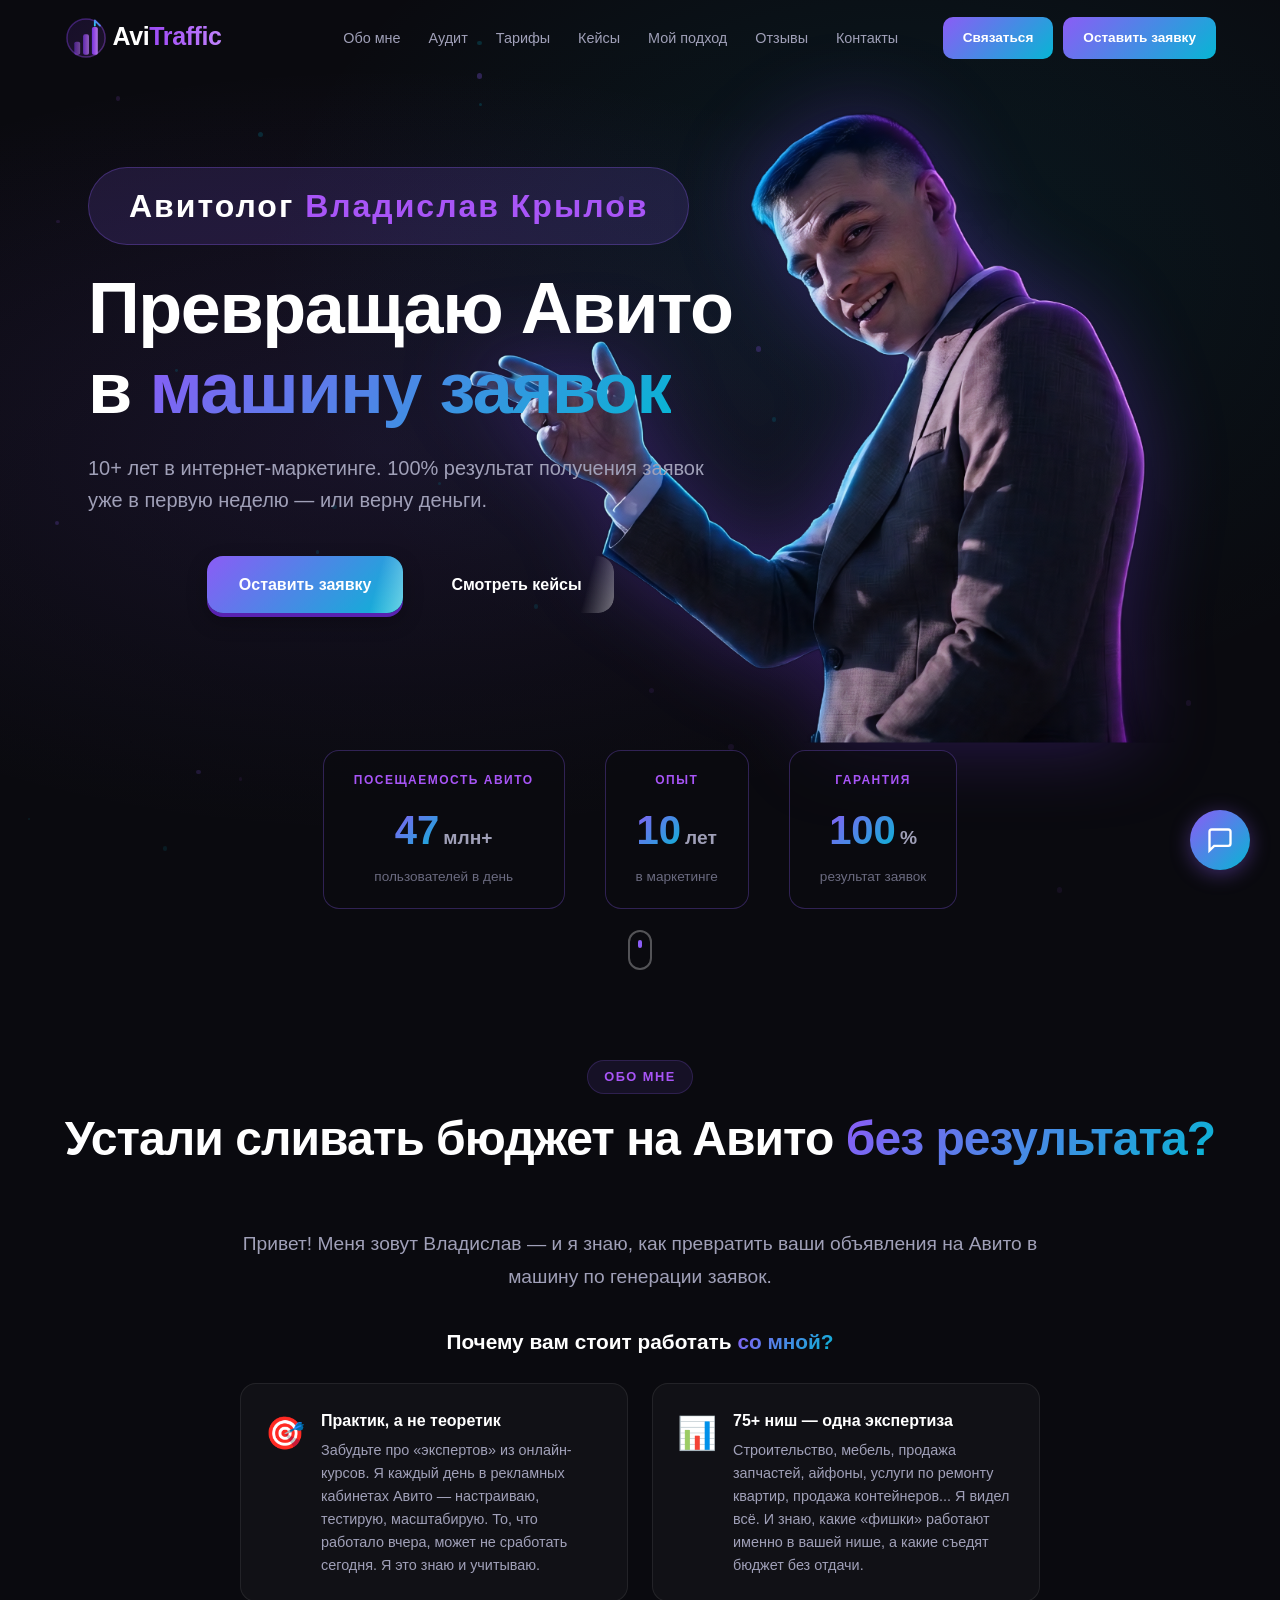
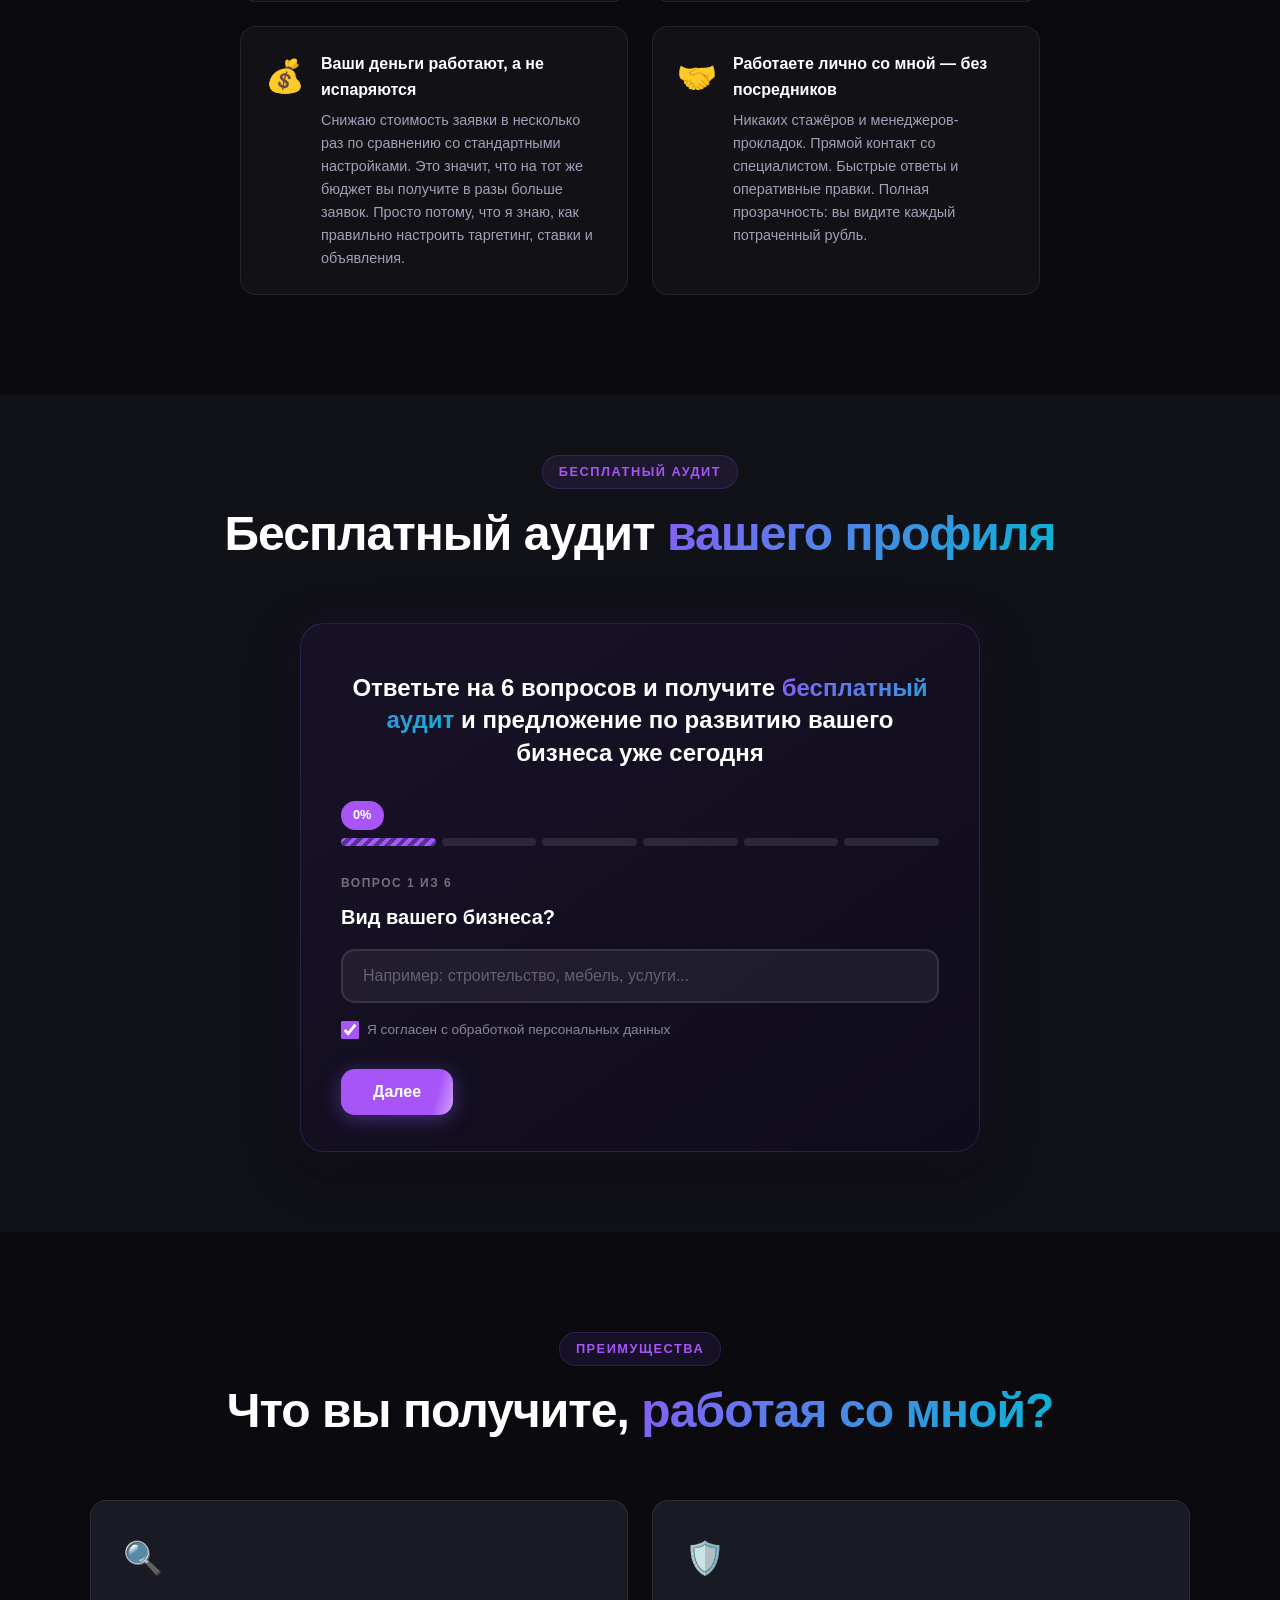
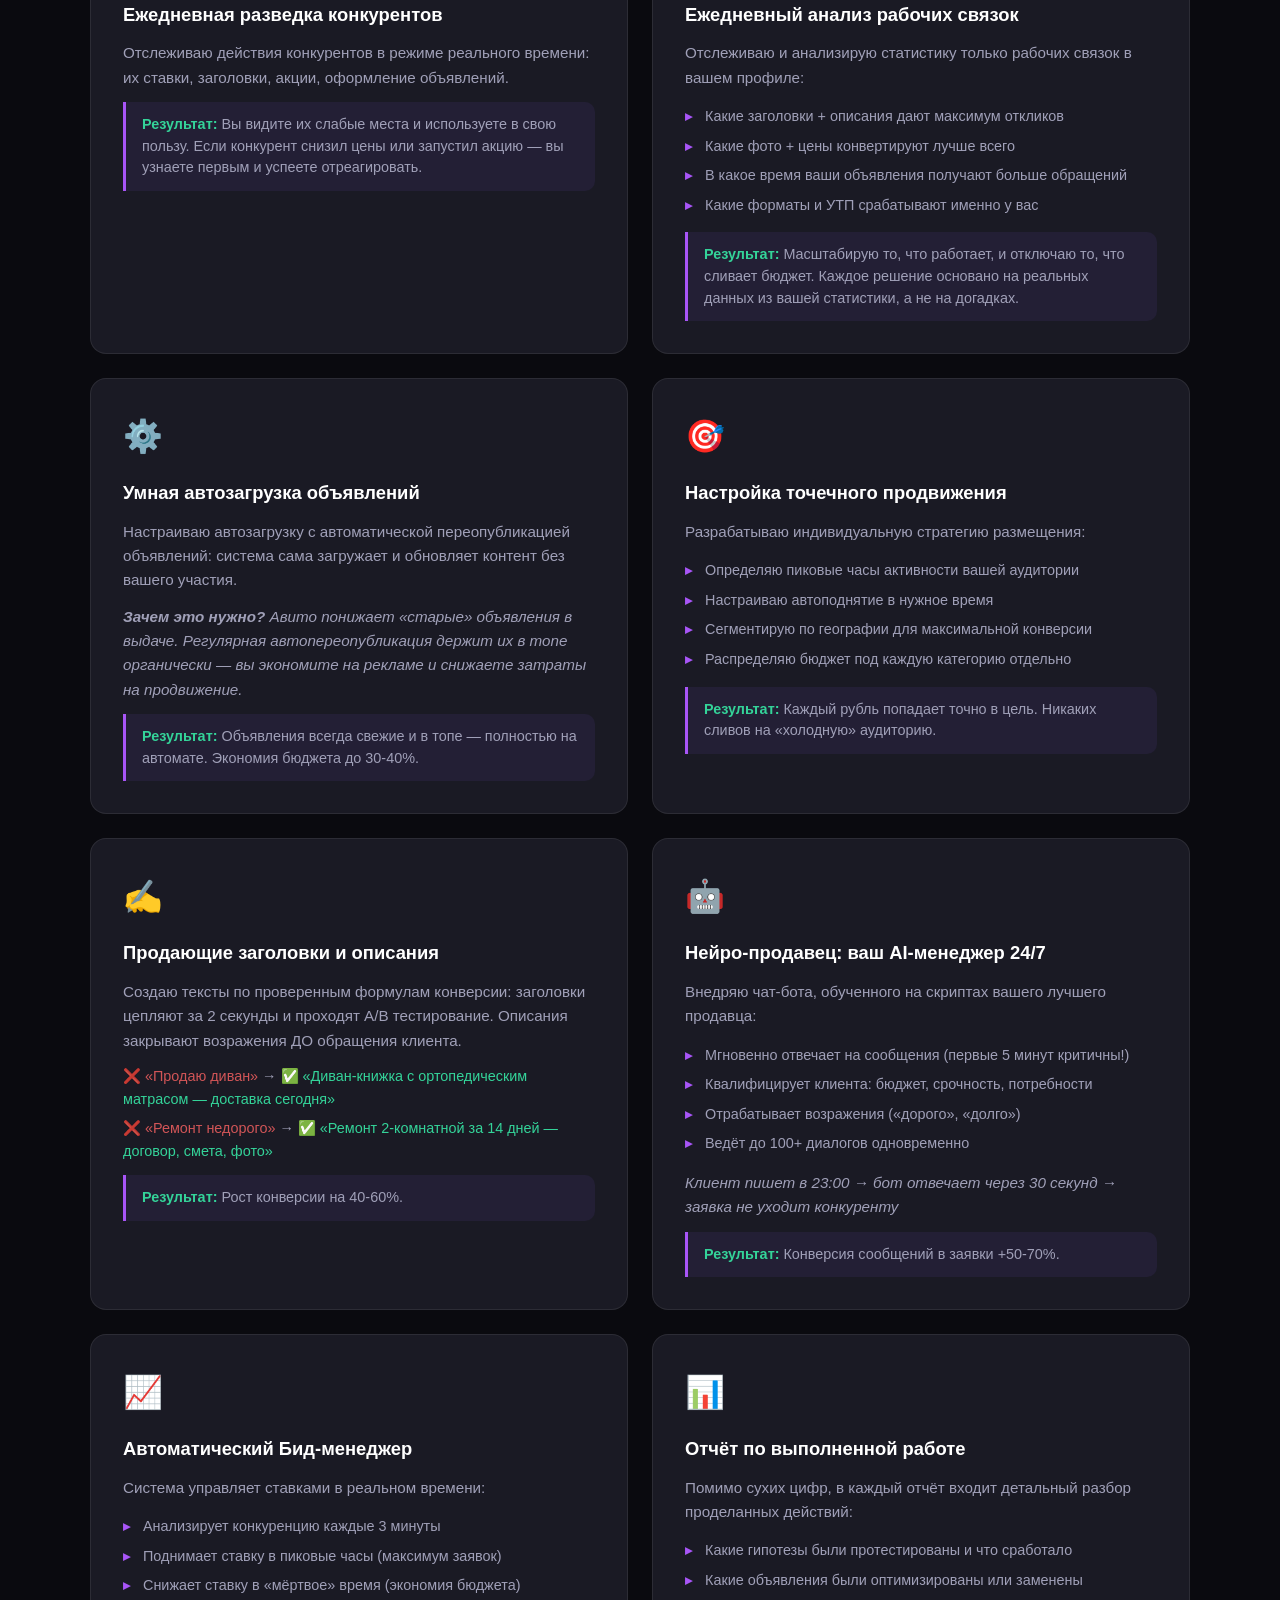
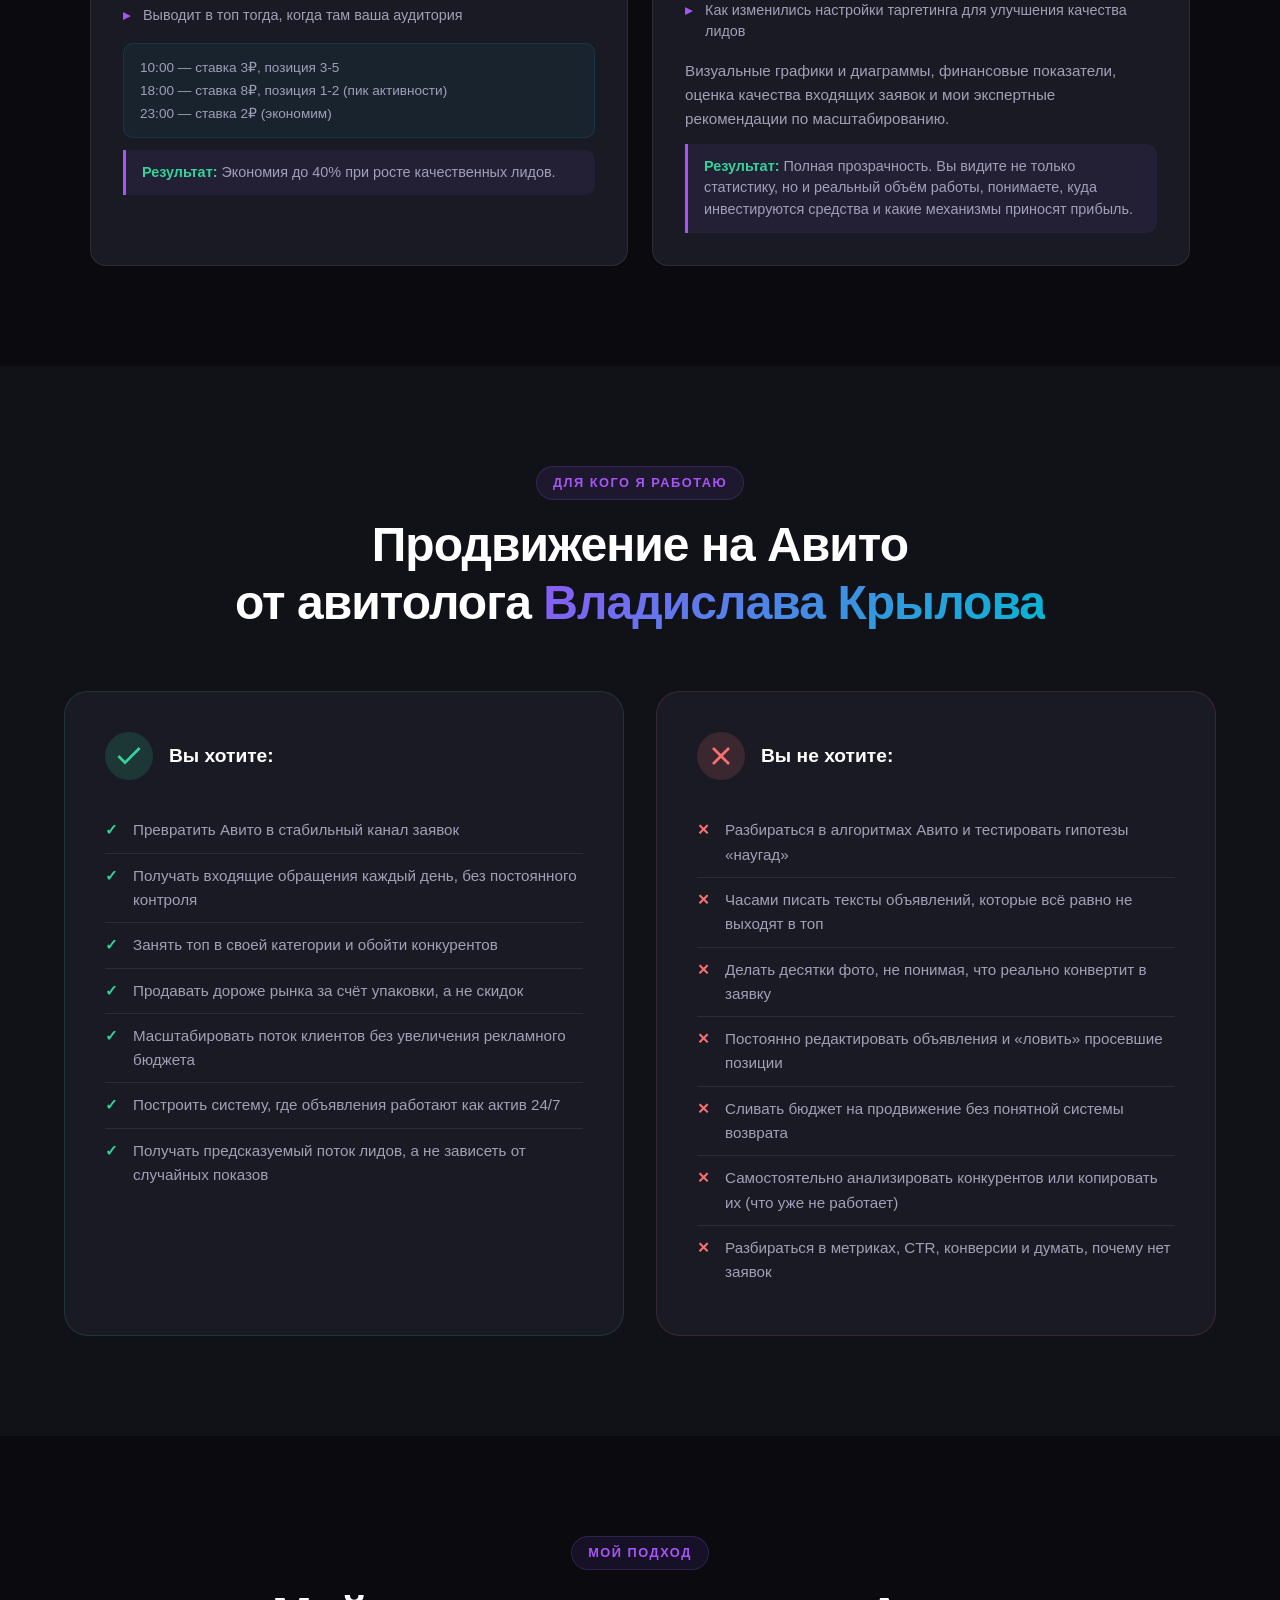
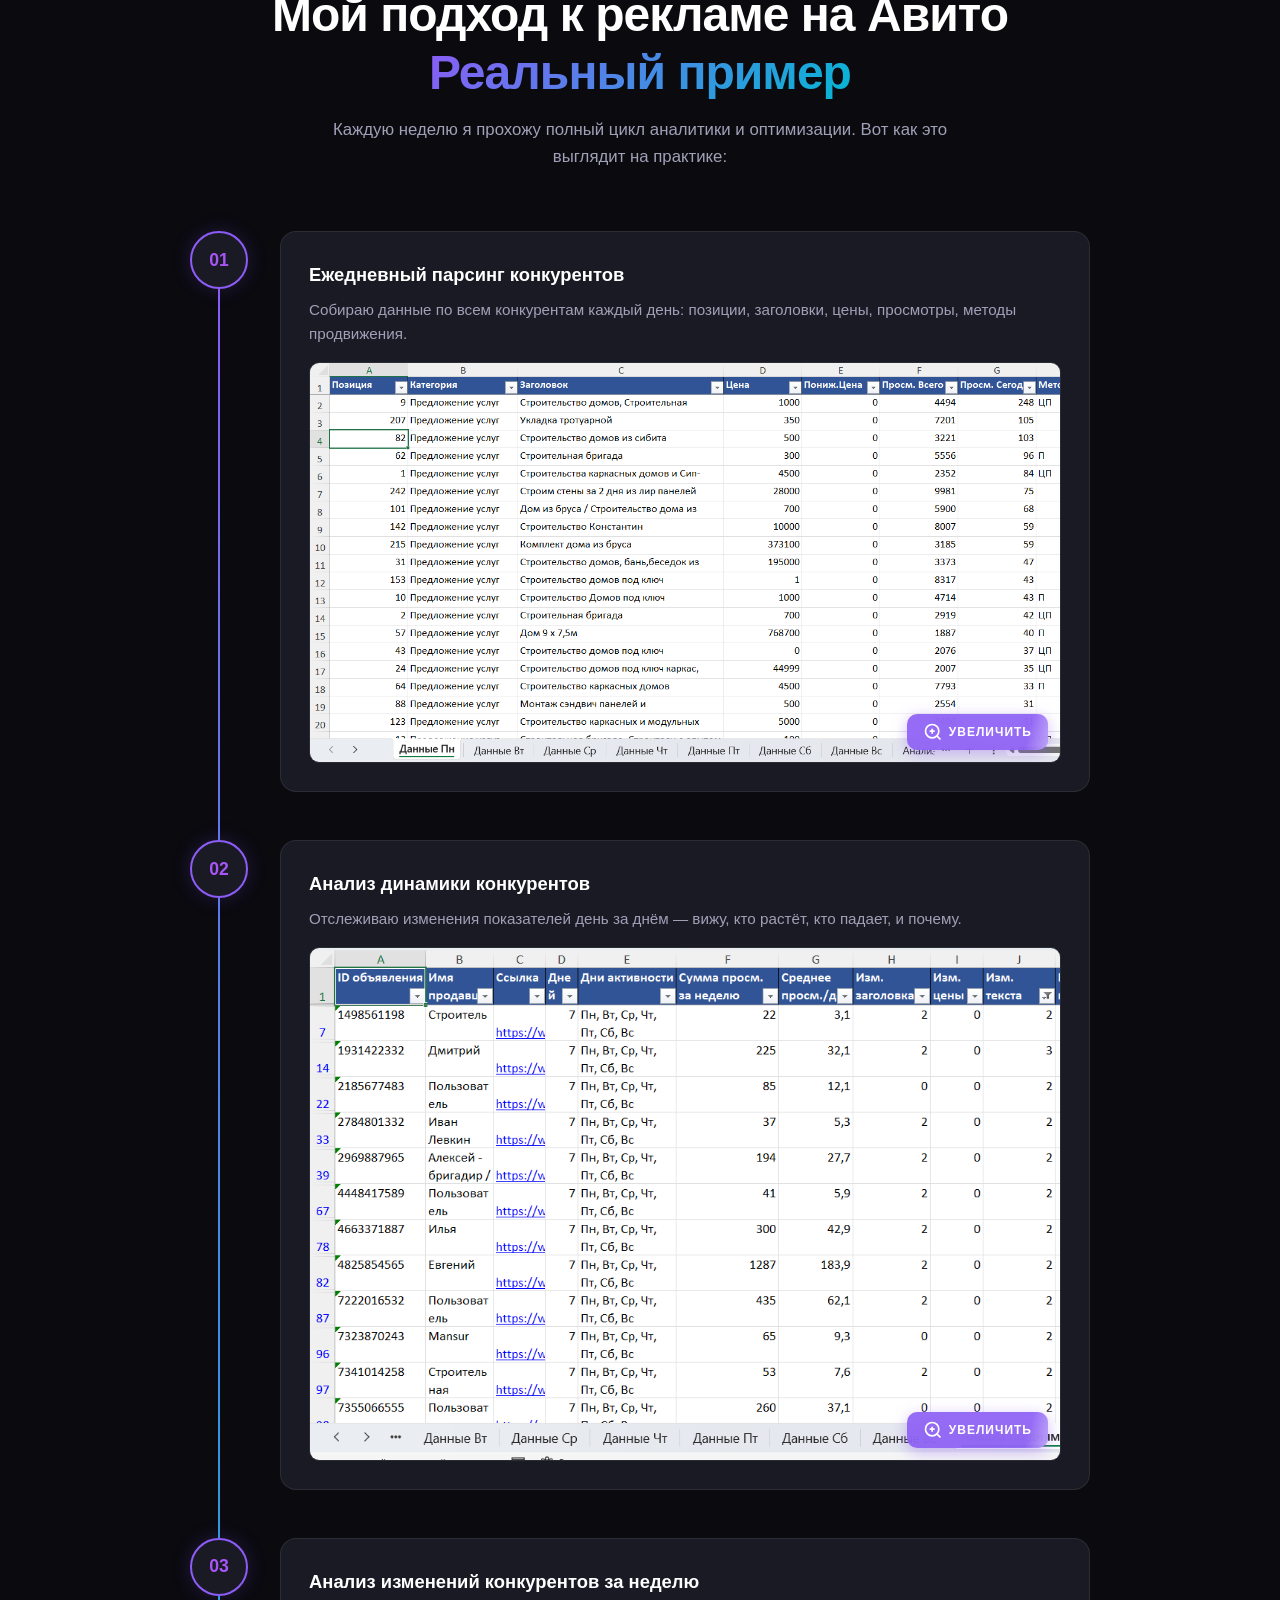
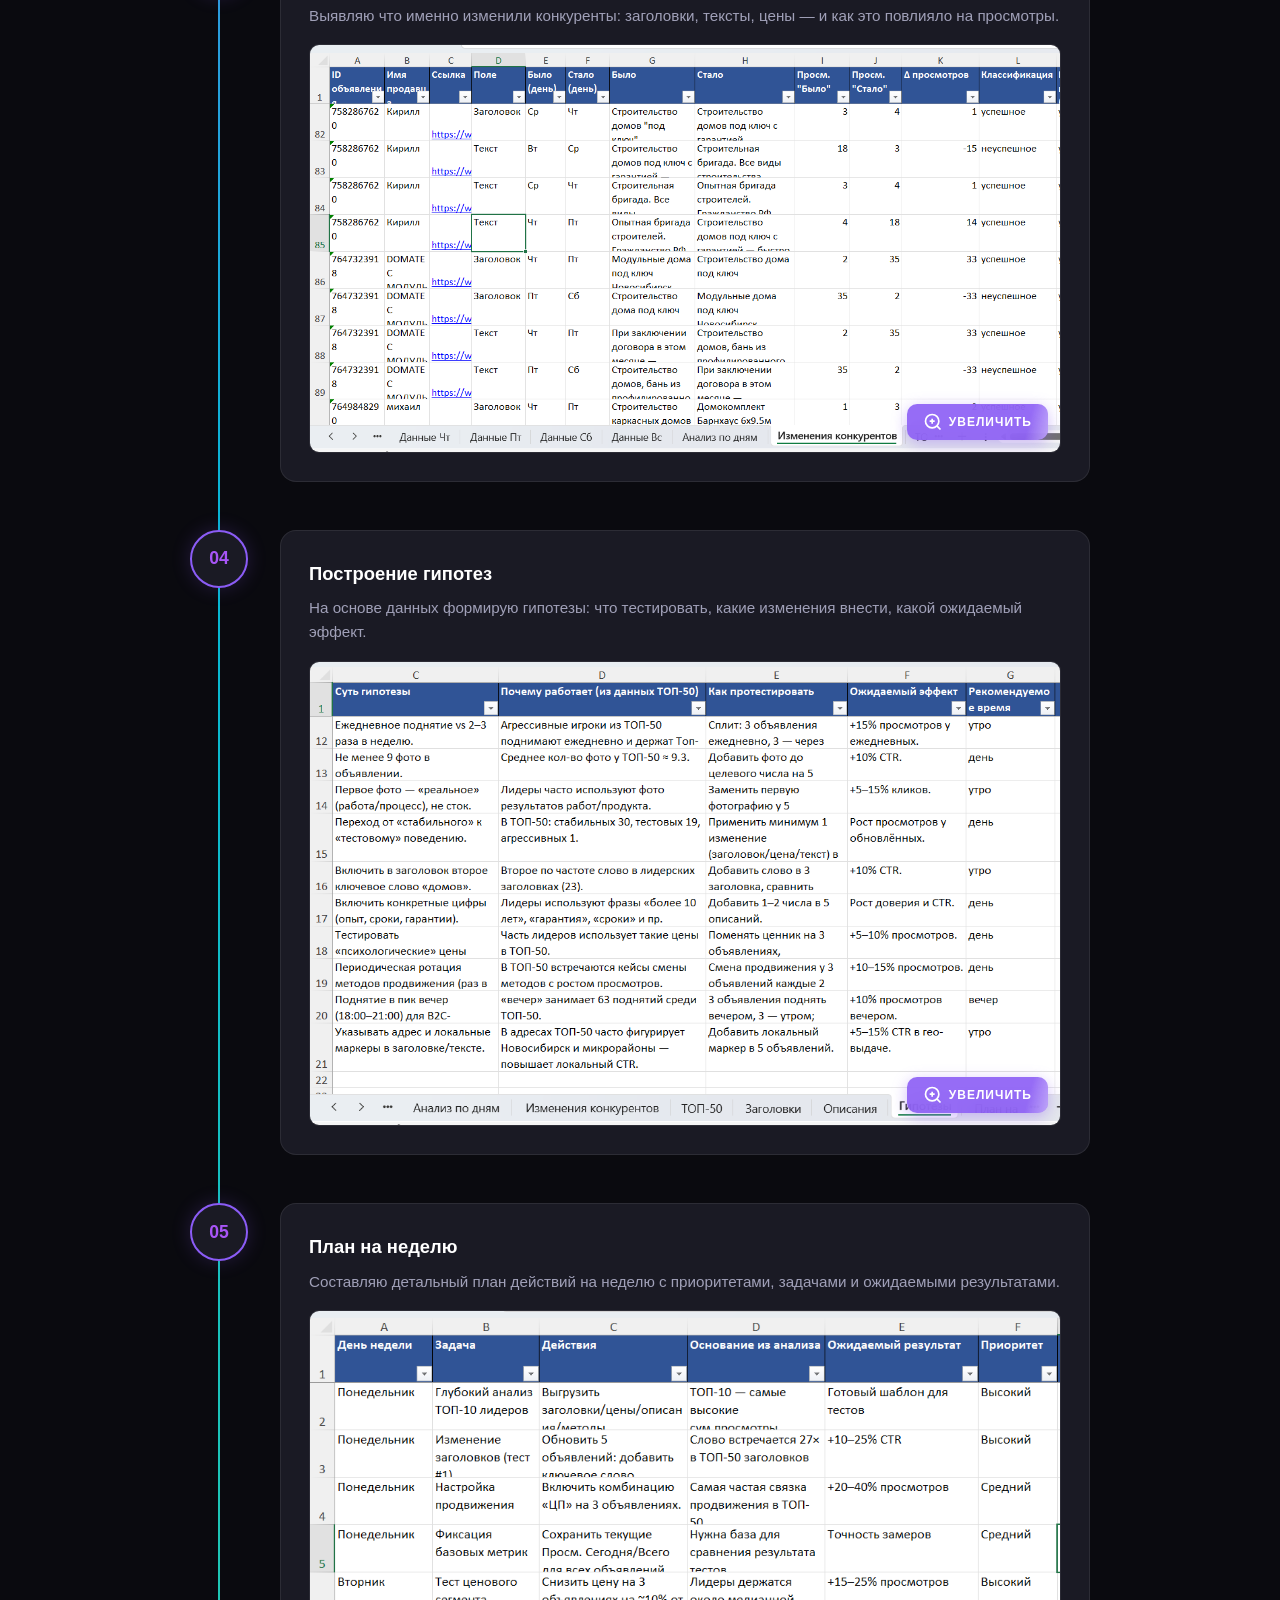
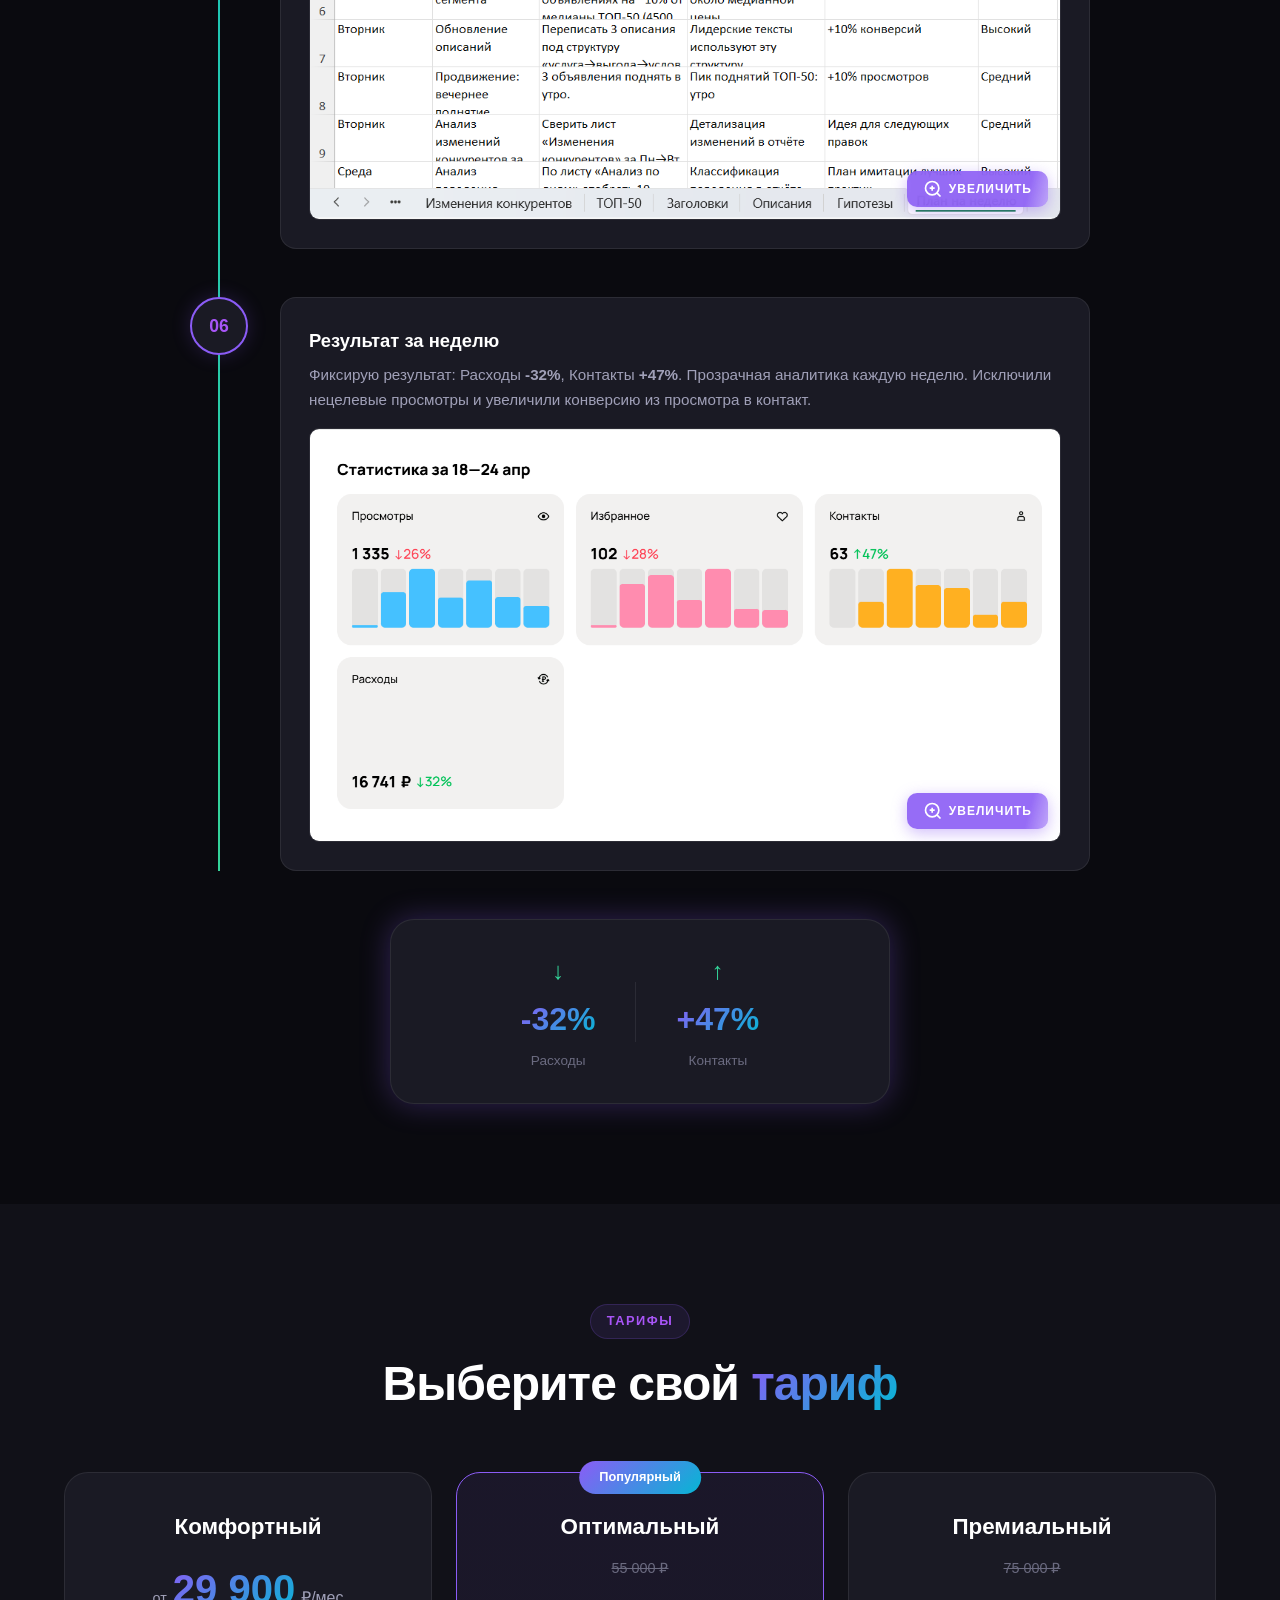
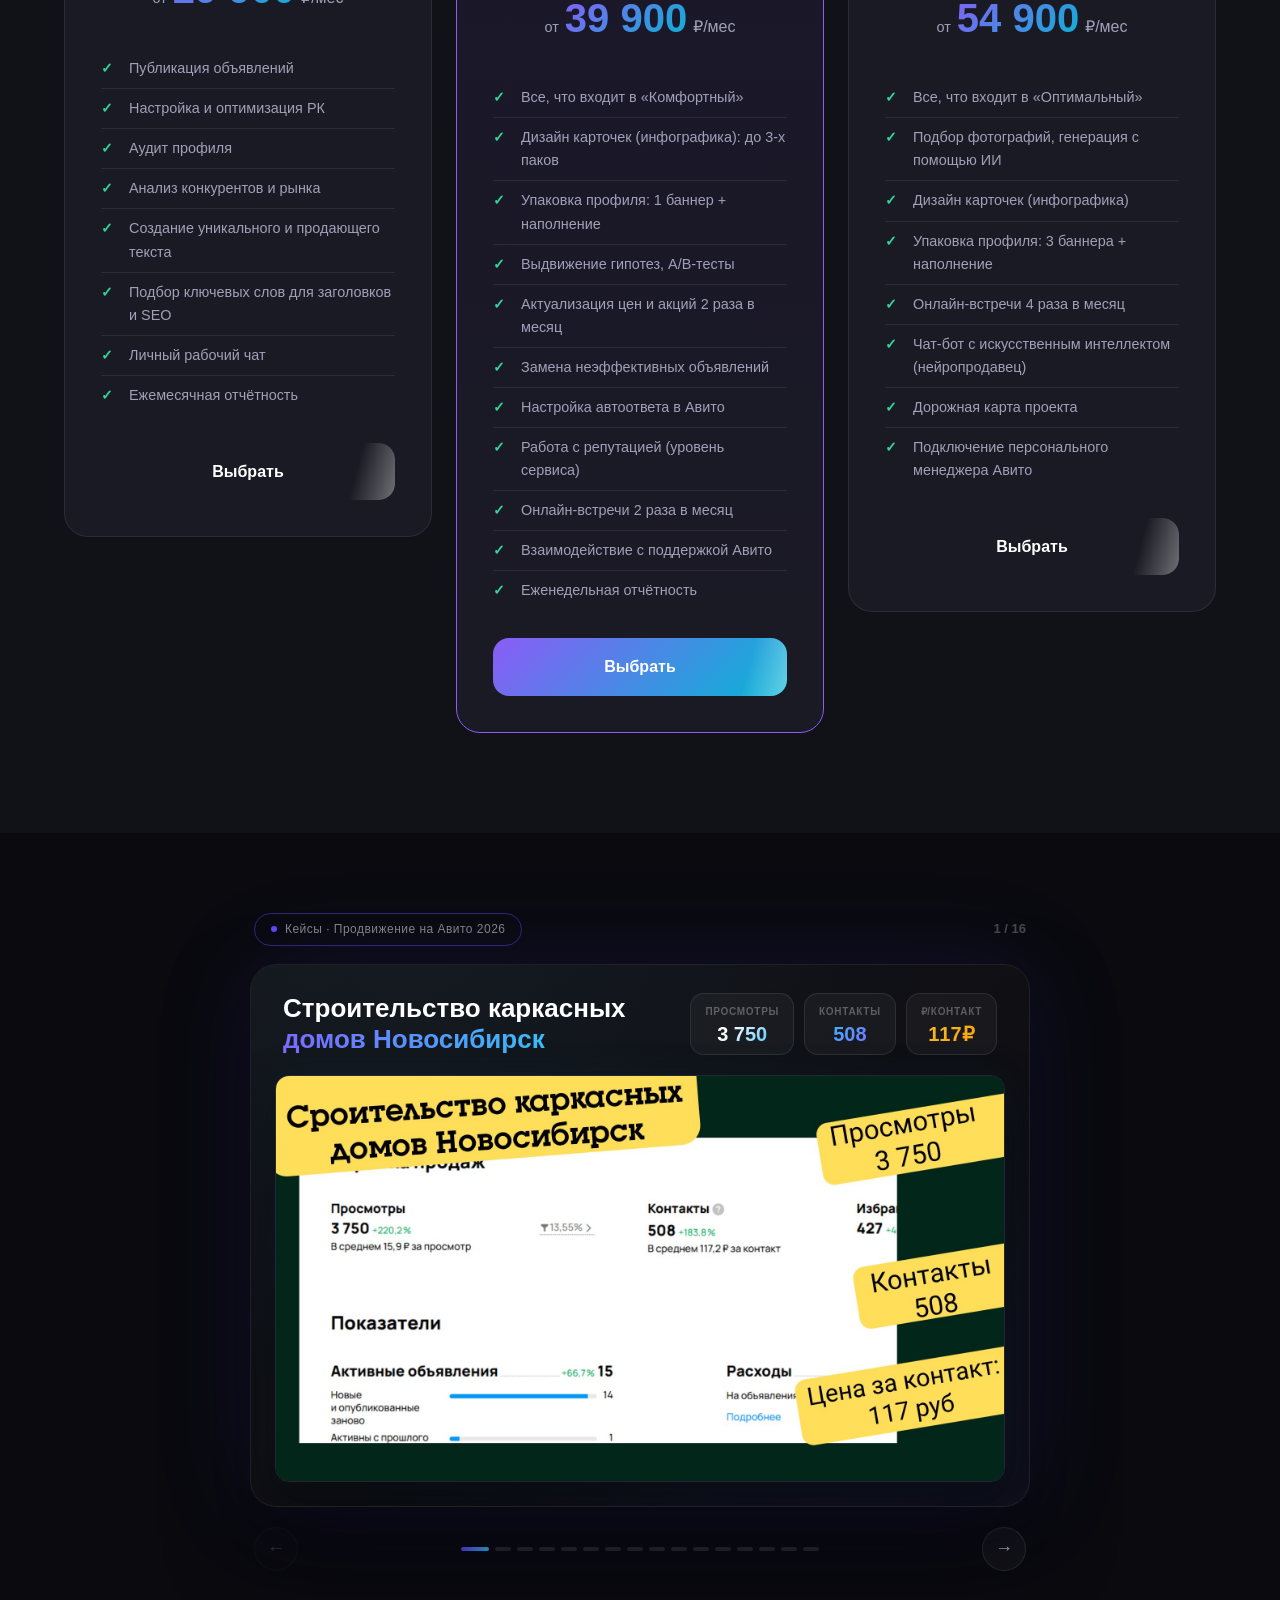
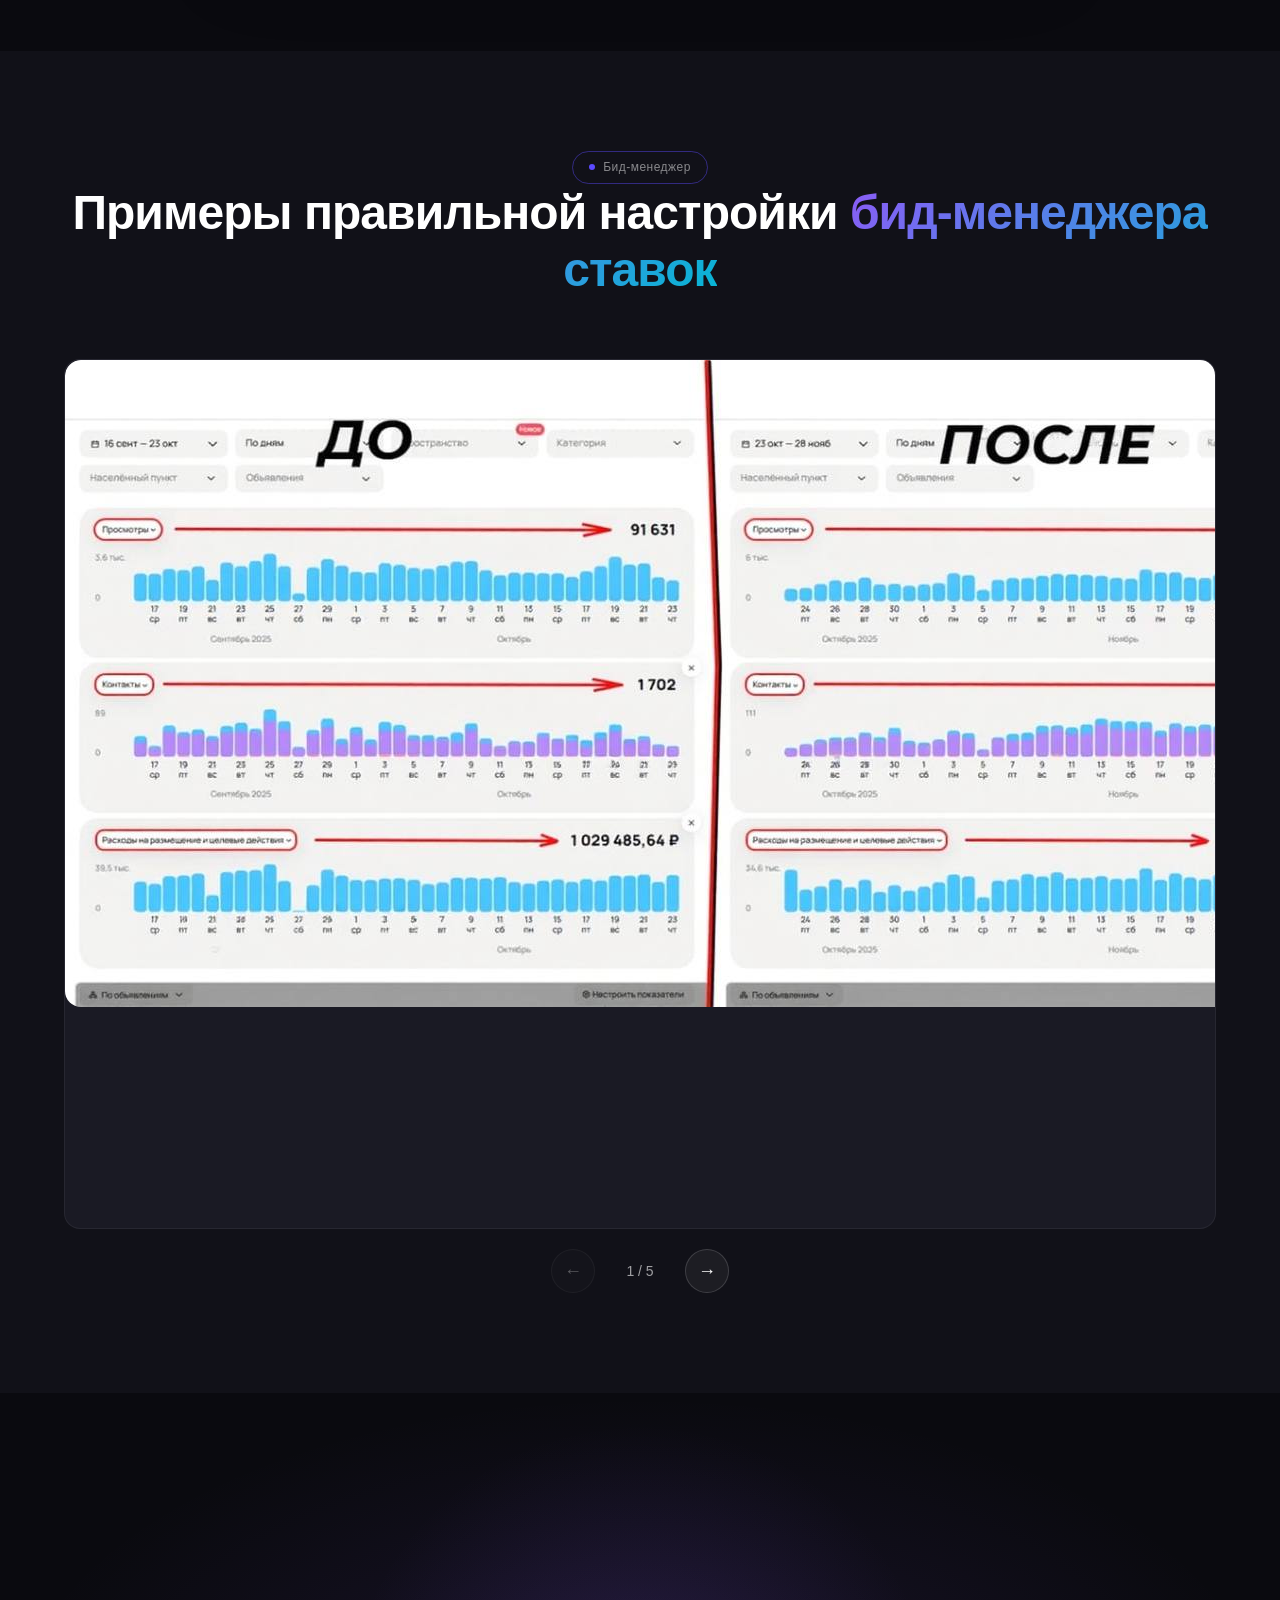
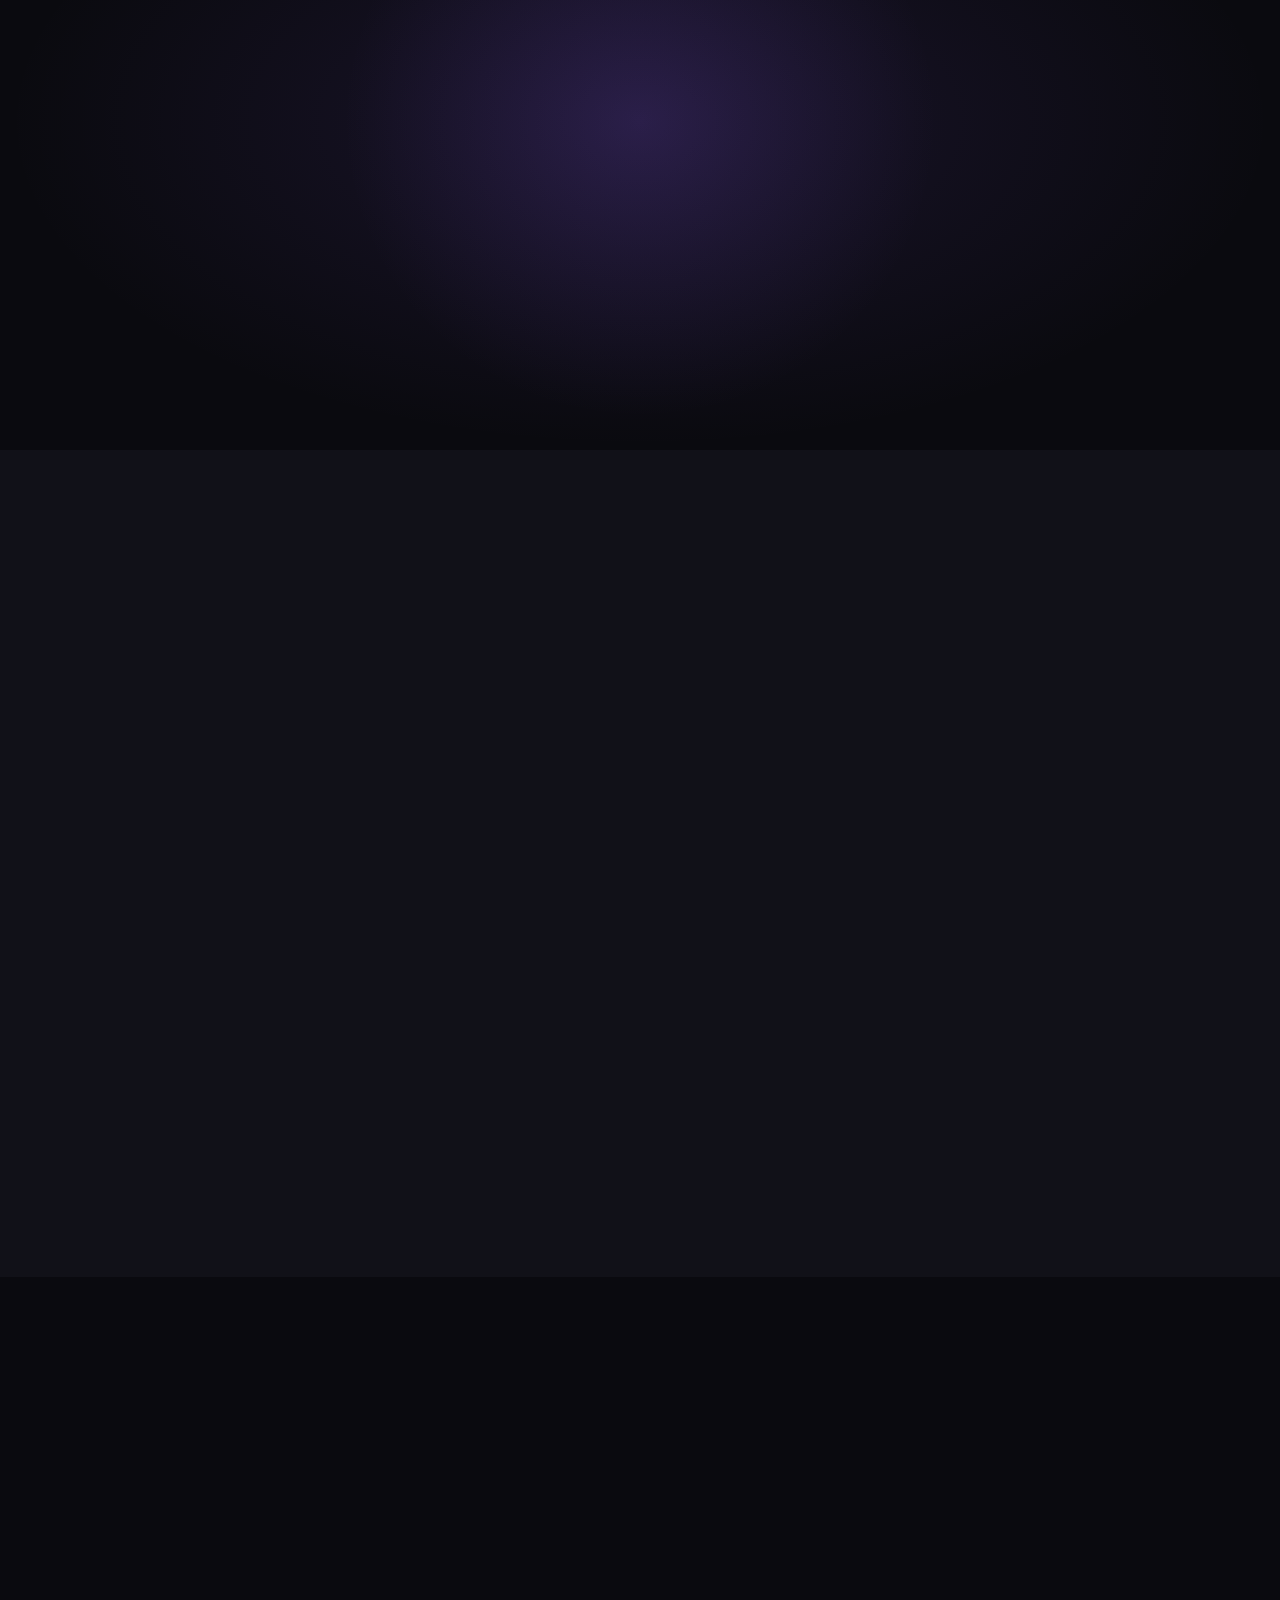
==== index.html @ 2793b518 "Новый блок: карусель «Примеры настройки бид-менеджера ставок» (5 скриншотов) Co-Authored-By: Владисл" ====
<!DOCTYPE html>
<html lang="ru">
<head>
    <meta charset="UTF-8">
    <meta name="viewport" content="width=device-width, initial-scale=1.0">
    <title>Авитолог Владислав Крылов — Продвижение на Авито | Заявки уже через 3 дня</title>
    <meta name="description" content="Авитолог Владислав Крылов — продвижение на Авито. Превращаю Авито в машину заявок. Заявки уже через 3 дня. 10+ лет опыта. Настройка рекламных кампаний, ведение и оптимизация Авито. Бесплатный аудит.">
    <meta name="keywords" content="авитолог, авитолог услуги, авитолог заказать, авитолог цена, специалист по авито, менеджер авито, ведение авито, управление авито, оптимизация авито, авито специалист, авитолог москва, авитолог спб, авитолог удалённо, продвижение на авито, реклама на авито, настройка рекламы, настройка рекламной кампании, продвижение бизнеса, реклама для бизнеса, интернет-реклама, контекстная реклама, таргетированная реклама, продвижение в интернете, маркетинг для бизнеса, лидогенерация, заявки для бизнеса, привлечение клиентов, digital маркетинг, рекламное агентство, настройка авито, авито продвижение, авито маркетинг, авито трафик, AviTraffic, продвижение бизнеса на авито, авито для бизнеса, реклама авито, продвижение товаров, продвижение услуг, SMM продвижение, SEO продвижение, раскрутка бизнеса, увеличение продаж, рекламная кампания авито, продвижение компании, онлайн реклама, реклама в интернете, маркетинговое агентство">
    <meta name="author" content="Владислав Крылов">
    <meta name="robots" content="index, follow">
    <link rel="canonical" href="https://avitrafic.ru/">

    <!-- Open Graph (соцсети) -->
    <meta property="og:type" content="website">
    <meta property="og:url" content="https://avitrafic.ru/">
    <meta property="og:title" content="Авитолог Владислав Крылов — Продвижение на Авито | Заявки через 3 дня">
    <meta property="og:description" content="Авитолог Владислав Крылов. Превращаю Авито в машину заявок. Заявки через 3 дня. 10+ лет опыта. Бесплатный аудит.">
    <meta property="og:image" content="https://avitrafic.ru/assets/images/logo.png">
    <meta property="og:locale" content="ru_RU">
    <meta property="og:site_name" content="Авитолог Владислав Крылов">

    <!-- Twitter Card -->
    <meta name="twitter:card" content="summary_large_image">
    <meta name="twitter:title" content="Авитолог Владислав Крылов — Продвижение на Авито">
    <meta name="twitter:description" content="Авитолог Владислав Крылов. Превращаю Авито в машину заявок. Бесплатный аудит.">
    <meta name="twitter:image" content="https://avitrafic.ru/assets/images/logo.png">

    <meta name="yandex-verification" content="fdab05f7dfdc2c7e">

    <!-- Block third-party ad injection -->
    <meta http-equiv="Content-Security-Policy" content="default-src 'self'; script-src 'self' 'unsafe-inline'; style-src 'self' 'unsafe-inline' https://fonts.googleapis.com; font-src 'self' https://fonts.gstatic.com; img-src 'self' data: blob:; connect-src 'self' https://api.telegram.org; frame-src 'none'; object-src 'none';">

    <link rel="icon" href="assets/images/avitraffic-icon.svg" type="image/svg+xml">
    <link rel="apple-touch-icon" href="assets/images/avitraffic-icon.svg">
    <link href="https://fonts.googleapis.com/css2?family=Inter:wght@400;500;600;700;800;900&family=Onest:wght@400;600;700;900&display=swap" rel="stylesheet">
    <link rel="stylesheet" href="styles.css?v=20260505a">
</head>
<body>

<!-- ===== NAVIGATION ===== -->
<nav class="navbar" id="navbar">
    <div class="nav-container">
        <a href="#hero" class="nav-logo">
            <img src="assets/images/avitraffic-logo.svg" alt="AviTraffic" class="nav-logo-img">
        </a>
        <button class="nav-toggle" id="navToggle" aria-label="Menu">
            <span></span><span></span><span></span>
        </button>
        <ul class="nav-links" id="navLinks">
            <li><a href="#about">Обо мне</a></li>
            <li><a href="#audit">Аудит</a></li>
            <li><a href="#pricing">Тарифы</a></li>
            <li><a href="#cases">Кейсы</a></li>
            <li><a href="#approach">Мой подход</a></li>
            <li><a href="#reviews">Отзывы</a></li>
            <li><a href="#contacts">Контакты</a></li>
        </ul>
        <div class="nav-cta-group">
            <a href="#" class="nav-cta btn-glow" onclick="openContactModal();return false;">Связаться</a>
            <a href="#quick-form" class="nav-cta btn-glow">Оставить заявку</a>
        </div>
    </div>
</nav>

<!-- ===== HERO SECTION ===== -->
<section class="hero" id="hero">
    <div class="hero-particles" id="particles"></div>
    <div class="hero-overlay"></div>
    <div class="hero-photo-bg">
        <img src="assets/images/vladislav-hero.png" alt="Владислав Крылов">
    </div>
    <div class="hero-content">
        <div class="hero-badge hero-badge-large animate-fade-in"><span class="hero-badge-white">Авитолог</span> <br class="badge-br-mobile"><span class="hero-badge-purple">Владислав Крылов</span></div>
        <h1 class="hero-title animate-slide-up">
            Превращаю Авито<br>
            в <span class="gradient-text">машину заявок</span>
        </h1>
        <p class="hero-subtitle animate-slide-up delay-1">
            10+ лет в интернет-маркетинге. 100% результат получения заявок<br class="desktop-only">
            уже в первую неделю — или верну деньги.
        </p>
        <div class="hero-buttons animate-slide-up delay-2">
            <a href="#" class="btn btn-primary btn-glow btn-3d" onclick="openFormModal();return false;">Оставить заявку</a>
            <a href="#" class="btn btn-outline" onclick="openCasesModal();return false;">Смотреть кейсы</a>
        </div>
    </div>
    <div class="hero-stats animate-slide-up delay-3">
        <div class="hero-stat">
            <span class="hero-stat-title">Посещаемость Авито</span>
            <span class="hero-stat-number" data-count="47">0</span><span class="hero-stat-suffix">млн+</span>
            <span class="hero-stat-label">пользователей в день</span>
        </div>
        <div class="hero-stat">
            <span class="hero-stat-title">Опыт</span>
            <span class="hero-stat-number" data-count="10">0</span><span class="hero-stat-suffix">лет</span>
            <span class="hero-stat-label">в маркетинге</span>
        </div>
        <div class="hero-stat">
            <span class="hero-stat-title">Гарантия</span>
            <span class="hero-stat-number" data-count="100">0</span><span class="hero-stat-suffix">%</span>
            <span class="hero-stat-label">результат заявок</span>
        </div>
    </div>
    <div class="scroll-indicator">
        <div class="scroll-arrow"></div>
    </div>
</section>

<!-- ===== ABOUT ME SECTION ===== -->
<section class="section about-me" id="about">
    <div class="container">
        <div class="section-header animate-on-scroll">
            <span class="section-tag">Обо мне</span>
            <h2 class="section-title">Устали сливать бюджет на Авито <span class="gradient-text">без результата?</span></h2>
        </div>
        <div class="about-me-content animate-on-scroll">
            <div class="about-me-text">
                <p class="about-me-intro">Привет! Меня зовут Владислав — и я знаю, как превратить ваши объявления на Авито в машину по генерации заявок.</p>
                <h3 class="about-me-subheadline">Почему вам стоит работать <span class="gradient-text">со мной?</span></h3>
                <div class="about-me-points">
                    <div class="about-me-point">
                        <span class="about-me-icon">🎯</span>
                        <div>
                            <strong>Практик, а не теоретик</strong>
                            <p>Забудьте про «экспертов» из онлайн-курсов. Я каждый день в рекламных кабинетах Авито — настраиваю, тестирую, масштабирую. То, что работало вчера, может не сработать сегодня. Я это знаю и учитываю.</p>
                        </div>
                    </div>
                    <div class="about-me-point">
                        <span class="about-me-icon">📊</span>
                        <div>
                            <strong>75+ ниш — одна экспертиза</strong>
                            <p>Строительство, мебель, продажа запчастей, айфоны, услуги по ремонту квартир, продажа контейнеров... Я видел всё. И знаю, какие «фишки» работают именно в вашей нише, а какие съедят бюджет без отдачи.</p>
                        </div>
                    </div>
                    <div class="about-me-point">
                        <span class="about-me-icon">💰</span>
                        <div>
                            <strong>Ваши деньги работают, а не испаряются</strong>
                            <p>Снижаю стоимость заявки в несколько раз по сравнению со стандартными настройками. Это значит, что на тот же бюджет вы получите в разы больше заявок. Просто потому, что я знаю, как правильно настроить таргетинг, ставки и объявления.</p>
                        </div>
                    </div>
                    <div class="about-me-point">
                        <span class="about-me-icon">🤝</span>
                        <div>
                            <strong>Работаете лично со мной — без посредников</strong>
                            <p>Никаких стажёров и менеджеров-прокладок. Прямой контакт со специалистом. Быстрые ответы и оперативные правки. Полная прозрачность: вы видите каждый потраченный рубль.</p>
                        </div>
                    </div>
                </div>
            </div>
        </div>
    </div>
</section>

<!-- ===== AUDIT SECTION ===== -->
<section class="section audit-section" id="audit">
    <div class="container">
        <div class="section-header animate-on-scroll">
            <span class="section-tag">Бесплатный аудит</span>
            <h2 class="section-title">Бесплатный аудит <span class="gradient-text">вашего профиля</span></h2>
        </div>
        <div class="audit-card animate-on-scroll">
            <h2 class="audit-section-title">Ответьте на 6 вопросов и получите <span class="gradient-text">бесплатный аудит</span> и предложение по развитию вашего бизнеса уже сегодня</h2>

            <div class="audit-progress">
                <div class="audit-progress-label" id="auditPercent">0%</div>
                <div class="audit-progress-bar">
                    <div class="audit-progress-seg" id="seg0"></div>
                    <div class="audit-progress-seg" id="seg1"></div>
                    <div class="audit-progress-seg" id="seg2"></div>
                    <div class="audit-progress-seg" id="seg3"></div>
                    <div class="audit-progress-seg" id="seg4"></div>
                    <div class="audit-progress-seg" id="seg5"></div>
                </div>
            </div>

            <!-- Step 1 -->
            <div class="audit-step active" data-step="0">
                <div class="audit-step-label">ВОПРОС 1 ИЗ 6</div>
                <h3 class="audit-question">Вид вашего бизнеса?</h3>
                <input type="text" class="audit-input" id="auditBusiness" placeholder="Например: строительство, мебель, услуги..." required>
                <label class="audit-checkbox">
                    <input type="checkbox" id="auditConsent" checked>
                    <span>Я согласен с обработкой персональных данных</span>
                </label>
            </div>

            <!-- Step 2 -->
            <div class="audit-step" data-step="1">
                <div class="audit-step-label">ВОПРОС 2 ИЗ 6</div>
                <h3 class="audit-question">Ваш город?</h3>
                <input type="text" class="audit-input" id="auditCity" placeholder="Например: Москва, Санкт-Петербург...">
            </div>

            <!-- Step 3 -->
            <div class="audit-step" data-step="2">
                <div class="audit-step-label">ВОПРОС 3 ИЗ 6</div>
                <h3 class="audit-question">Ваше имя?</h3>
                <input type="text" class="audit-input" id="auditName" placeholder="Ваше имя">
                <h3 class="audit-question" style="margin-top: 20px;">Ваш телефон?</h3>
                <input type="tel" class="audit-input" id="auditPhone" placeholder="+7 (___) ___-__-__">
            </div>

            <!-- Step 4 -->
            <div class="audit-step" data-step="3">
                <div class="audit-step-label">ВОПРОС 4 ИЗ 6</div>
                <h3 class="audit-question">Ссылка на сайт и кабинет Авито?</h3>
                <input type="text" class="audit-input" id="auditAvito" placeholder="https://avito.ru/...">
            </div>

            <!-- Step 5 -->
            <div class="audit-step" data-step="4">
                <div class="audit-step-label">ВОПРОС 5 ИЗ 6</div>
                <h3 class="audit-question">XLS отчет статистики за последние 30 дней из AvitoPro (при наличии)</h3>
                <div class="audit-file-wrap">
                    <label class="audit-file-btn">
                        <input type="file" id="auditFile" accept=".xls,.xlsx,.csv" hidden>
                        <span>Выберите файл...</span>
                    </label>
                    <span class="audit-file-name" id="auditFileName"></span>
                </div>
            </div>

            <!-- Step 6 -->
            <div class="audit-step" data-step="5">
                <div class="audit-step-label">ВОПРОС 6 ИЗ 6</div>
                <h3 class="audit-question">Комментарий (по желанию)</h3>
                <textarea class="audit-input audit-textarea" id="auditComment" placeholder="Оставьте комментарий"></textarea>
            </div>

            <!-- Success -->
            <div class="audit-step audit-success" data-step="6">
                <div class="audit-success-icon">&#10003;</div>
                <h3 class="audit-question">Заявка отправлена!</h3>
                <p class="audit-success-text">Я свяжусь с вами в ближайшее время для проведения бесплатного аудита.</p>
            </div>

            <div class="audit-nav" id="auditNav">
                <button class="audit-btn audit-btn-back" id="auditBack">Назад</button>
                <button class="audit-btn audit-btn-next btn-glow" id="auditNext">Далее</button>
            </div>
        </div>
    </div>
</section>

<!-- ===== BENEFITS SECTION ===== -->
<section class="section benefits" id="benefits">
    <div class="container">
        <div class="section-header animate-on-scroll">
            <span class="section-tag">Преимущества</span>
            <h2 class="section-title">Что вы получите, <span class="gradient-text">работая со мной?</span></h2>
        </div>
        <div class="services-grid">
            <!-- 1 -->
            <div class="service-card animate-on-scroll">
                <span class="service-icon">🔍</span>
                <h3>Ежедневная разведка конкурентов</h3>
                <p>Отслеживаю действия конкурентов в режиме реального времени: их ставки, заголовки, акции, оформление объявлений.</p>
                <div class="service-result"><strong>Результат:</strong> Вы видите их слабые места и используете в свою пользу. Если конкурент снизил цены или запустил акцию — вы узнаете первым и успеете отреагировать.</div>
            </div>
            <!-- 2 -->
            <div class="service-card animate-on-scroll">
                <span class="service-icon">🛡️</span>
                <h3>Ежедневный анализ рабочих связок</h3>
                <p>Отслеживаю и анализирую статистику только рабочих связок в вашем профиле:</p>
                <ul class="service-list">
                    <li>Какие заголовки + описания дают максимум откликов</li>
                    <li>Какие фото + цены конвертируют лучше всего</li>
                    <li>В какое время ваши объявления получают больше обращений</li>
                    <li>Какие форматы и УТП срабатывают именно у вас</li>
                </ul>
                <div class="service-result"><strong>Результат:</strong> Масштабирую то, что работает, и отключаю то, что сливает бюджет. Каждое решение основано на реальных данных из вашей статистики, а не на догадках.</div>
            </div>
            <!-- 3 -->
            <div class="service-card animate-on-scroll">
                <span class="service-icon">⚙️</span>
                <h3>Умная автозагрузка объявлений</h3>
                <p>Настраиваю автозагрузку с автоматической переопубликацией объявлений: система сама загружает и обновляет контент без вашего участия.</p>
                <p class="service-why"><strong>Зачем это нужно?</strong> Авито понижает «старые» объявления в выдаче. Регулярная автопереопубликация держит их в топе органически — вы экономите на рекламе и снижаете затраты на продвижение.</p>
                <div class="service-result"><strong>Результат:</strong> Объявления всегда свежие и в топе — полностью на автомате. Экономия бюджета до 30-40%.</div>
            </div>
            <!-- 4 -->
            <div class="service-card animate-on-scroll">
                <span class="service-icon">🎯</span>
                <h3>Настройка точечного продвижения</h3>
                <p>Разрабатываю индивидуальную стратегию размещения:</p>
                <ul class="service-list">
                    <li>Определяю пиковые часы активности вашей аудитории</li>
                    <li>Настраиваю автоподнятие в нужное время</li>
                    <li>Сегментирую по географии для максимальной конверсии</li>
                    <li>Распределяю бюджет под каждую категорию отдельно</li>
                </ul>
                <div class="service-result"><strong>Результат:</strong> Каждый рубль попадает точно в цель. Никаких сливов на «холодную» аудиторию.</div>
            </div>
            <!-- 5 -->
            <div class="service-card animate-on-scroll">
                <span class="service-icon">✍️</span>
                <h3>Продающие заголовки и описания</h3>
                <p>Создаю тексты по проверенным формулам конверсии: заголовки цепляют за 2 секунды и проходят A/B тестирование. Описания закрывают возражения ДО обращения клиента.</p>
                <div class="service-examples">
                    <div class="service-example"><span class="example-bad">❌ «Продаю диван»</span> → <span class="example-good">✅ «Диван-книжка с ортопедическим матрасом — доставка сегодня»</span></div>
                    <div class="service-example"><span class="example-bad">❌ «Ремонт недорого»</span> → <span class="example-good">✅ «Ремонт 2-комнатной за 14 дней — договор, смета, фото»</span></div>
                </div>
                <div class="service-result"><strong>Результат:</strong> Рост конверсии на 40-60%.</div>
            </div>
            <!-- 6 -->
            <div class="service-card animate-on-scroll">
                <span class="service-icon">🤖</span>
                <h3>Нейро-продавец: ваш AI-менеджер 24/7</h3>
                <p>Внедряю чат-бота, обученного на скриптах вашего лучшего продавца:</p>
                <ul class="service-list">
                    <li>Мгновенно отвечает на сообщения (первые 5 минут критичны!)</li>
                    <li>Квалифицирует клиента: бюджет, срочность, потребности</li>
                    <li>Отрабатывает возражения («дорого», «долго»)</li>
                    <li>Ведёт до 100+ диалогов одновременно</li>
                </ul>
                <p class="service-example-text">Клиент пишет в 23:00 → бот отвечает через 30 секунд → заявка не уходит конкуренту</p>
                <div class="service-result"><strong>Результат:</strong> Конверсия сообщений в заявки +50-70%.</div>
            </div>
            <!-- 7 -->
            <div class="service-card animate-on-scroll">
                <span class="service-icon">📈</span>
                <h3>Автоматический Бид-менеджер</h3>
                <p>Система управляет ставками в реальном времени:</p>
                <ul class="service-list">
                    <li>Анализирует конкуренцию каждые 3 минуты</li>
                    <li>Поднимает ставку в пиковые часы (максимум заявок)</li>
                    <li>Снижает ставку в «мёртвое» время (экономия бюджета)</li>
                    <li>Выводит в топ тогда, когда там ваша аудитория</li>
                </ul>
                <div class="service-bid-example">
                    <div>10:00 — ставка 3₽, позиция 3-5</div>
                    <div>18:00 — ставка 8₽, позиция 1-2 (пик активности)</div>
                    <div>23:00 — ставка 2₽ (экономим)</div>
                </div>
                <div class="service-result"><strong>Результат:</strong> Экономия до 40% при росте качественных лидов.</div>
            </div>
            <!-- 8 -->
            <div class="service-card animate-on-scroll">
                <span class="service-icon">📊</span>
                <h3>Отчёт по выполненной работе</h3>
                <p>Помимо сухих цифр, в каждый отчёт входит детальный разбор проделанных действий:</p>
                <ul class="service-list">
                    <li>Какие гипотезы были протестированы и что сработало</li>
                    <li>Какие объявления были оптимизированы или заменены</li>
                    <li>Как изменились настройки таргетинга для улучшения качества лидов</li>
                </ul>
                <p>Визуальные графики и диаграммы, финансовые показатели, оценка качества входящих заявок и мои экспертные рекомендации по масштабированию.</p>
                <div class="service-result"><strong>Результат:</strong> Полная прозрачность. Вы видите не только статистику, но и реальный объём работы, понимаете, куда инвестируются средства и какие механизмы приносят прибыль.</div>
            </div>
        </div>
    </div>
</section>

<!-- ===== WHAT YOU WANT / WHAT DOESN'T SUIT ===== -->
<section class="section compare" id="compare">
    <div class="container">
        <div class="section-header animate-on-scroll">
            <span class="section-tag">Для кого я работаю</span>
            <h2 class="section-title">Продвижение на Авито<br>от авитолога <span class="gradient-text">Владислава Крылова</span></h2>
        </div>
        <div class="compare-grid">
            <div class="compare-card compare-good animate-on-scroll">
                <div class="compare-header">
                    <span class="compare-icon compare-icon-good">
                        <svg width="32" height="32" viewBox="0 0 24 24" fill="none" stroke="currentColor" stroke-width="2"><polyline points="20 6 9 17 4 12"/></svg>
                    </span>
                    <h3>Вы <strong>хотите</strong>:</h3>
                </div>
                <ul class="compare-list">
                    <li>Превратить Авито в стабильный канал заявок</li>
                    <li>Получать входящие обращения каждый день, без постоянного контроля</li>
                    <li>Занять топ в своей категории и обойти конкурентов</li>
                    <li>Продавать дороже рынка за счёт упаковки, а не скидок</li>
                    <li>Масштабировать поток клиентов без увеличения рекламного бюджета</li>
                    <li>Построить систему, где объявления работают как актив 24/7</li>
                    <li>Получать предсказуемый поток лидов, а не зависеть от случайных показов</li>
                </ul>
            </div>
            <div class="compare-card compare-bad animate-on-scroll delay-1">
                <div class="compare-header">
                    <span class="compare-icon compare-icon-bad">
                        <svg width="32" height="32" viewBox="0 0 24 24" fill="none" stroke="currentColor" stroke-width="2"><line x1="18" y1="6" x2="6" y2="18"/><line x1="6" y1="6" x2="18" y2="18"/></svg>
                    </span>
                    <h3>Вы <strong>не хотите</strong>:</h3>
                </div>
                <ul class="compare-list">
                    <li>Разбираться в алгоритмах Авито и тестировать гипотезы «наугад»</li>
                    <li>Часами писать тексты объявлений, которые всё равно не выходят в топ</li>
                    <li>Делать десятки фото, не понимая, что реально конвертит в заявку</li>
                    <li>Постоянно редактировать объявления и «ловить» просевшие позиции</li>
                    <li>Сливать бюджет на продвижение без понятной системы возврата</li>
                    <li>Самостоятельно анализировать конкурентов или копировать их (что уже не работает)</li>
                    <li>Разбираться в метриках, CTR, конверсии и думать, почему нет заявок</li>
                </ul>
            </div>
        </div>
    </div>
</section>

<!-- ===== APPROACH / REAL EXAMPLE SECTION ===== -->
<section class="section approach" id="approach">
    <div class="container">
        <div class="section-header animate-on-scroll">
            <span class="section-tag">Мой подход</span>
            <h2 class="section-title">Мой подход к рекламе на Авито<br><span class="gradient-text">Реальный пример</span></h2>
            <p class="section-subtitle">Каждую неделю я прохожу полный цикл аналитики и оптимизации. Вот как это выглядит на практике:</p>
        </div>
        <div class="approach-timeline">
            <!-- Step 1 -->
            <div class="approach-step animate-on-scroll" style="--delay: 0">
                <div class="step-number">01</div>
                <div class="step-content">
                    <h3>Ежедневный парсинг конкурентов</h3>
                    <p>Собираю данные по всем конкурентам каждый день: позиции, заголовки, цены, просмотры, методы продвижения.</p>
                    <div class="step-screenshot" data-screenshot="assets/screenshots/step1-parsing.png">
                        <img src="assets/screenshots/step1-parsing.png" alt="Ежедневный парсинг конкурентов" loading="lazy">
                        <button class="btn-zoom" onclick="openLightbox('assets/screenshots/step1-parsing.png', 'Ежедневный парсинг конкурентов')">
                            <svg width="20" height="20" viewBox="0 0 24 24" fill="none" stroke="currentColor" stroke-width="2"><circle cx="11" cy="11" r="8"/><line x1="21" y1="21" x2="16.65" y2="16.65"/><line x1="11" y1="8" x2="11" y2="14"/><line x1="8" y1="11" x2="14" y2="11"/></svg>
                            УВЕЛИЧИТЬ
                        </button>
                    </div>
                </div>
            </div>
            <!-- Step 2 -->
            <div class="approach-step animate-on-scroll" style="--delay: 1">
                <div class="step-number">02</div>
                <div class="step-content">
                    <h3>Анализ динамики конкурентов</h3>
                    <p>Отслеживаю изменения показателей день за днём — вижу, кто растёт, кто падает, и почему.</p>
                    <div class="step-screenshot" data-screenshot="assets/screenshots/step2-dynamics.png">
                        <img src="assets/screenshots/step2-dynamics.png" alt="Анализ динамики конкурентов" loading="lazy">
                        <button class="btn-zoom" onclick="openLightbox('assets/screenshots/step2-dynamics.png', 'Анализ динамики конкурентов')">
                            <svg width="20" height="20" viewBox="0 0 24 24" fill="none" stroke="currentColor" stroke-width="2"><circle cx="11" cy="11" r="8"/><line x1="21" y1="21" x2="16.65" y2="16.65"/><line x1="11" y1="8" x2="11" y2="14"/><line x1="8" y1="11" x2="14" y2="11"/></svg>
                            УВЕЛИЧИТЬ
                        </button>
                    </div>
                </div>
            </div>
            <!-- Step 3 -->
            <div class="approach-step animate-on-scroll" style="--delay: 2">
                <div class="step-number">03</div>
                <div class="step-content">
                    <h3>Анализ изменений конкурентов за неделю</h3>
                    <p>Выявляю что именно изменили конкуренты: заголовки, тексты, цены — и как это повлияло на просмотры.</p>
                    <div class="step-screenshot" data-screenshot="assets/screenshots/step3-changes.png">
                        <img src="assets/screenshots/step3-changes.png" alt="Анализ изменений конкурентов" loading="lazy">
                        <button class="btn-zoom" onclick="openLightbox('assets/screenshots/step3-changes.png', 'Анализ изменений конкурентов за неделю')">
                            <svg width="20" height="20" viewBox="0 0 24 24" fill="none" stroke="currentColor" stroke-width="2"><circle cx="11" cy="11" r="8"/><line x1="21" y1="21" x2="16.65" y2="16.65"/><line x1="11" y1="8" x2="11" y2="14"/><line x1="8" y1="11" x2="14" y2="11"/></svg>
                            УВЕЛИЧИТЬ
                        </button>
                    </div>
                </div>
            </div>
            <!-- Step 4 -->
            <div class="approach-step animate-on-scroll" style="--delay: 3">
                <div class="step-number">04</div>
                <div class="step-content">
                    <h3>Построение гипотез</h3>
                    <p>На основе данных формирую гипотезы: что тестировать, какие изменения внести, какой ожидаемый эффект.</p>
                    <div class="step-screenshot" data-screenshot="assets/screenshots/step4-hypotheses.png">
                        <img src="assets/screenshots/step4-hypotheses.png" alt="Построение гипотез" loading="lazy">
                        <button class="btn-zoom" onclick="openLightbox('assets/screenshots/step4-hypotheses.png', 'Построение гипотез')">
                            <svg width="20" height="20" viewBox="0 0 24 24" fill="none" stroke="currentColor" stroke-width="2"><circle cx="11" cy="11" r="8"/><line x1="21" y1="21" x2="16.65" y2="16.65"/><line x1="11" y1="8" x2="11" y2="14"/><line x1="8" y1="11" x2="14" y2="11"/></svg>
                            УВЕЛИЧИТЬ
                        </button>
                    </div>
                </div>
            </div>
            <!-- Step 5 -->
            <div class="approach-step animate-on-scroll" style="--delay: 4">
                <div class="step-number">05</div>
                <div class="step-content">
                    <h3>План на неделю</h3>
                    <p>Составляю детальный план действий на неделю с приоритетами, задачами и ожидаемыми результатами.</p>
                    <div class="step-screenshot" data-screenshot="assets/screenshots/step5-plan.png">
                        <img src="assets/screenshots/step5-plan.png" alt="План на неделю" loading="lazy">
                        <button class="btn-zoom" onclick="openLightbox('assets/screenshots/step5-plan.png', 'План на неделю')">
                            <svg width="20" height="20" viewBox="0 0 24 24" fill="none" stroke="currentColor" stroke-width="2"><circle cx="11" cy="11" r="8"/><line x1="21" y1="21" x2="16.65" y2="16.65"/><line x1="11" y1="8" x2="11" y2="14"/><line x1="8" y1="11" x2="14" y2="11"/></svg>
                            УВЕЛИЧИТЬ
                        </button>
                    </div>
                </div>
            </div>
            <!-- Step 6 -->
            <div class="approach-step animate-on-scroll" style="--delay: 5">
                <div class="step-number">06</div>
                <div class="step-content">
                    <h3>Результат за неделю</h3>
                    <p>Фиксирую результат: Расходы <strong>-32%</strong>, Контакты <strong>+47%</strong>. Прозрачная аналитика каждую неделю. Исключили нецелевые просмотры и увеличили конверсию из просмотра в контакт.</p>
                    <div class="step-screenshot" data-screenshot="assets/screenshots/step6-result.png">
                        <img src="assets/screenshots/step6-result.png" alt="Результат за неделю" loading="lazy">
                        <button class="btn-zoom" onclick="openLightbox('assets/screenshots/step6-result.png', 'Результат за неделю')">
                            <svg width="20" height="20" viewBox="0 0 24 24" fill="none" stroke="currentColor" stroke-width="2"><circle cx="11" cy="11" r="8"/><line x1="21" y1="21" x2="16.65" y2="16.65"/><line x1="11" y1="8" x2="11" y2="14"/><line x1="8" y1="11" x2="14" y2="11"/></svg>
                            УВЕЛИЧИТЬ
                        </button>
                    </div>
                </div>
            </div>
        </div>
        <!-- Result highlight -->
        <div class="approach-result animate-on-scroll">
            <div class="result-card">
                <div class="result-item">
                    <span class="result-icon result-down">&#8595;</span>
                    <span class="result-value">-32%</span>
                    <span class="result-label">Расходы</span>
                </div>
                <div class="result-divider"></div>
                <div class="result-item">
                    <span class="result-icon result-up">&#8593;</span>
                    <span class="result-value">+47%</span>
                    <span class="result-label">Контакты</span>
                </div>
            </div>
        </div>
    </div>
</section>

<!-- ===== PRICING SECTION ===== -->
<section class="section pricing" id="pricing">
    <div class="container">
        <div class="section-header animate-on-scroll">
            <span class="section-tag">Тарифы</span>
            <h2 class="section-title">Выберите свой <span class="gradient-text">тариф</span></h2>
        </div>
        <div class="pricing-grid">
            <!-- Comfort -->
            <div class="pricing-card animate-on-scroll" style="--delay: 0">
                <div class="pricing-header">
                    <h3>Комфортный</h3>
                    <div class="pricing-price">
                        <span class="price-from">от</span>
                        <span class="price-amount">29 900</span>
                        <span class="price-currency">&#8381;/мес</span>
                    </div>
                </div>
                <ul class="pricing-features">
                    <li>Публикация объявлений</li>
                    <li>Настройка и оптимизация РК</li>
                    <li>Аудит профиля</li>
                    <li>Анализ конкурентов и рынка</li>
                    <li>Создание уникального и продающего текста</li>
                    <li>Подбор ключевых слов для заголовков и SEO</li>
                    <li>Личный рабочий чат</li>
                    <li>Ежемесячная отчётность</li>
                </ul>
                <a href="#" class="btn btn-outline btn-block" onclick="openTariffModal('Комфортный');return false;">Выбрать</a>
            </div>
            <!-- Optimal -->
            <div class="pricing-card pricing-popular animate-on-scroll" style="--delay: 1">
                <div class="pricing-badge">Популярный</div>
                <div class="pricing-header">
                    <h3>Оптимальный</h3>
                    <div class="pricing-price">
                        <span class="price-old">55 000 &#8381;</span>
                        <span class="price-from">от</span>
                        <span class="price-amount">39 900</span>
                        <span class="price-currency">&#8381;/мес</span>
                    </div>
                </div>
                <ul class="pricing-features">
                    <li>Все, что входит в «Комфортный»</li>
                    <li>Дизайн карточек (инфографика): до 3-х паков</li>
                    <li>Упаковка профиля: 1 баннер + наполнение</li>
                    <li>Выдвижение гипотез, A/B-тесты</li>
                    <li>Актуализация цен и акций 2 раза в месяц</li>
                    <li>Замена неэффективных объявлений</li>
                    <li>Настройка автоответа в Авито</li>
                    <li>Работа с репутацией (уровень сервиса)</li>
                    <li>Онлайн-встречи 2 раза в месяц</li>
                    <li>Взаимодействие с поддержкой Авито</li>
                    <li>Еженедельная отчётность</li>
                </ul>
                <a href="#" class="btn btn-primary btn-glow btn-block" onclick="openTariffModal('Оптимальный');return false;">Выбрать</a>
            </div>
            <!-- Premium -->
            <div class="pricing-card animate-on-scroll" style="--delay: 2">
                <div class="pricing-header">
                    <h3>Премиальный</h3>
                    <div class="pricing-price">
                        <span class="price-old">75 000 &#8381;</span>
                        <span class="price-from">от</span>
                        <span class="price-amount">54 900</span>
                        <span class="price-currency">&#8381;/мес</span>
                    </div>
                </div>
                <ul class="pricing-features">
                    <li>Все, что входит в «Оптимальный»</li>
                    <li>Подбор фотографий, генерация с помощью ИИ</li>
                    <li>Дизайн карточек (инфографика)</li>
                    <li>Упаковка профиля: 3 баннера + наполнение</li>
                    <li>Онлайн-встречи 4 раза в месяц</li>
                    <li>Чат-бот с искусственным интеллектом (нейропродавец)</li>
                    <li>Дорожная карта проекта</li>
                    <li>Подключение персонального менеджера Авито</li>
                </ul>
                <a href="#" class="btn btn-outline btn-block" onclick="openTariffModal('Премиальный');return false;">Выбрать</a>
            </div>
        </div>
    </div>
</section>

<!-- ===== CASES SECTION ===== -->
<section class="section cases" id="cases">
    <div class="nc-outer">
        <div class="nc-top-label">
            <div class="nc-badge"><span class="nc-bdot"></span>Кейсы · Продвижение на Авито 2026</div>
            <div class="nc-counter-top" id="ncCtop">1 / 16</div>
        </div>
        <div class="nc-track-wrap">
            <div class="nc-track" id="ncTrack">
                <div class="nc-slide">
                    <div class="nc-slide-head">
                        <div class="nc-slide-title">Строительство каркасных
                            <span>домов Новосибирск</span>
                        </div>
                        <div class="nc-kpi-row">
                            <div class="nc-kpi-pill">
                                <div class="nc-kpi-label">Просмотры</div>
                                <div class="nc-kpi-val">3 750</div>
                            </div>
                            <div class="nc-kpi-pill nc-blue">
                                <div class="nc-kpi-label">Контакты</div>
                                <div class="nc-kpi-val">508</div>
                            </div>
                            <div class="nc-kpi-pill nc-price">
                                <div class="nc-kpi-label">₽/контакт</div>
                                <div class="nc-kpi-val">117₽</div>
                            </div>
                        </div>
                    </div>
                    <div class="nc-screenshot-wrap">
                        <img src="assets/cases/slide1.png" loading="lazy" alt="Статистика">
                    </div>
                </div>
                <div class="nc-slide">
                    <div class="nc-slide-head">
                        <div class="nc-slide-title">Мебель на заказ
                            <span>Москва и МО</span>
                        </div>
                        <div class="nc-kpi-row">
                            <div class="nc-kpi-pill">
                                <div class="nc-kpi-label">Просмотры</div>
                                <div class="nc-kpi-val">11 291</div>
                            </div>
                            <div class="nc-kpi-pill nc-blue">
                                <div class="nc-kpi-label">Контакты</div>
                                <div class="nc-kpi-val">426</div>
                            </div>
                            <div class="nc-kpi-pill nc-price">
                                <div class="nc-kpi-label">₽/контакт</div>
                                <div class="nc-kpi-val">455₽</div>
                            </div>
                        </div>
                    </div>
                    <div class="nc-screenshot-wrap">
                        <img src="assets/cases/slide2.png" loading="lazy" alt="Статистика">
                    </div>
                </div>
                <div class="nc-slide">
                    <div class="nc-slide-head">
                        <div class="nc-slide-title">Ремонт квартир
                            <span>Санкт-Петербург и ЛО</span>
                        </div>
                        <div class="nc-kpi-row">
                            <div class="nc-kpi-pill">
                                <div class="nc-kpi-label">Просмотры</div>
                                <div class="nc-kpi-val">1 442</div>
                            </div>
                            <div class="nc-kpi-pill nc-blue">
                                <div class="nc-kpi-label">Контакты</div>
                                <div class="nc-kpi-val">793</div>
                            </div>
                            <div class="nc-kpi-pill nc-price">
                                <div class="nc-kpi-label">₽/контакт</div>
                                <div class="nc-kpi-val">83₽</div>
                            </div>
                        </div>
                    </div>
                    <div class="nc-screenshot-wrap">
                        <img src="assets/cases/slide3.png" loading="lazy" alt="Статистика">
                    </div>
                </div>
                <div class="nc-slide">
                    <div class="nc-slide-head">
                        <div class="nc-slide-title">Б/У Запчасти для грузовых
                            <span>Автомобилей Москва</span>
                        </div>
                        <div class="nc-kpi-row">
                            <div class="nc-kpi-pill">
                                <div class="nc-kpi-label">Просмотры</div>
                                <div class="nc-kpi-val">11 981</div>
                            </div>
                            <div class="nc-kpi-pill nc-blue">
                                <div class="nc-kpi-label">Контакты</div>
                                <div class="nc-kpi-val">618</div>
                            </div>
                            <div class="nc-kpi-pill nc-price">
                                <div class="nc-kpi-label">₽/контакт</div>
                                <div class="nc-kpi-val">221₽</div>
                            </div>
                        </div>
                    </div>
                    <div class="nc-screenshot-wrap">
                        <img src="assets/cases/slide4.png" loading="lazy" alt="Статистика">
                    </div>
                </div>
                <div class="nc-slide">
                    <div class="nc-slide-head">
                        <div class="nc-slide-title">Запчасти для спецтехники и
                            <span>спецтехника Казань</span>
                        </div>
                        <div class="nc-kpi-row">
                            <div class="nc-kpi-pill">
                                <div class="nc-kpi-label">Просмотры</div>
                                <div class="nc-kpi-val">15 559</div>
                            </div>
                            <div class="nc-kpi-pill nc-blue">
                                <div class="nc-kpi-label">Контакты</div>
                                <div class="nc-kpi-val">688</div>
                            </div>
                            <div class="nc-kpi-pill nc-price">
                                <div class="nc-kpi-label">₽/контакт</div>
                                <div class="nc-kpi-val">292₽</div>
                            </div>
                        </div>
                    </div>
                    <div class="nc-screenshot-wrap">
                        <img src="assets/cases/slide5.png" loading="lazy" alt="Статистика">
                    </div>
                </div>
                <div class="nc-slide">
                    <div class="nc-slide-head">
                        <div class="nc-slide-title">Посуточная аренда
                            <span>квартир Чита</span>
                        </div>
                        <div class="nc-kpi-row">
                            <div class="nc-kpi-pill">
                                <div class="nc-kpi-label">Просмотры</div>
                                <div class="nc-kpi-val">6 203</div>
                            </div>
                            <div class="nc-kpi-pill nc-blue">
                                <div class="nc-kpi-label">Контакты</div>
                                <div class="nc-kpi-val">409</div>
                            </div>
                            <div class="nc-kpi-pill nc-price">
                                <div class="nc-kpi-label">₽/контакт</div>
                                <div class="nc-kpi-val">315₽</div>
                            </div>
                        </div>
                    </div>
                    <div class="nc-screenshot-wrap">
                        <img src="assets/cases/slide6.png" loading="lazy" alt="Статистика">
                    </div>
                </div>
                <div class="nc-slide">
                    <div class="nc-slide-head">
                        <div class="nc-slide-title">Мебель на заказ
                            <span>Санкт-Петербург и ЛО</span>
                        </div>
                        <div class="nc-kpi-row">
                            <div class="nc-kpi-pill">
                                <div class="nc-kpi-label">Просмотры</div>
                                <div class="nc-kpi-val">10 169</div>
                            </div>
                            <div class="nc-kpi-pill nc-blue">
                                <div class="nc-kpi-label">Контакты</div>
                                <div class="nc-kpi-val">362</div>
                            </div>
                            <div class="nc-kpi-pill nc-price">
                                <div class="nc-kpi-label">₽/контакт</div>
                                <div class="nc-kpi-val">504₽</div>
                            </div>
                        </div>
                    </div>
                    <div class="nc-screenshot-wrap">
                        <img src="assets/cases/slide7.png" loading="lazy" alt="Статистика">
                    </div>
                </div>
                <div class="nc-slide">
                    <div class="nc-slide-head">
                        <div class="nc-slide-title">Фундаменты и
                            <span>бетонные работы СПБ</span>
                        </div>
                        <div class="nc-kpi-row">
                            <div class="nc-kpi-pill">
                                <div class="nc-kpi-label">Просмотры</div>
                                <div class="nc-kpi-val">1 187</div>
                            </div>
                            <div class="nc-kpi-pill nc-blue">
                                <div class="nc-kpi-label">Контакты</div>
                                <div class="nc-kpi-val">620</div>
                            </div>
                            <div class="nc-kpi-pill nc-price">
                                <div class="nc-kpi-label">₽/контакт</div>
                                <div class="nc-kpi-val">106₽</div>
                            </div>
                        </div>
                    </div>
                    <div class="nc-screenshot-wrap">
                        <img src="assets/cases/slide8.png" loading="lazy" alt="Статистика">
                    </div>
                </div>
                <div class="nc-slide">
                    <div class="nc-slide-head">
                        <div class="nc-slide-title">Ремонт квартир
                            <span>и домов Краснодар</span>
                        </div>
                        <div class="nc-kpi-row">
                            <div class="nc-kpi-pill">
                                <div class="nc-kpi-label">Просмотры</div>
                                <div class="nc-kpi-val">12 146</div>
                            </div>
                            <div class="nc-kpi-pill nc-blue">
                                <div class="nc-kpi-label">Контакты</div>
                                <div class="nc-kpi-val">221</div>
                            </div>
                            <div class="nc-kpi-pill nc-price">
                                <div class="nc-kpi-label">₽/контакт</div>
                                <div class="nc-kpi-val">198₽</div>
                            </div>
                        </div>
                    </div>
                    <div class="nc-screenshot-wrap">
                        <img src="assets/cases/slide9.png" loading="lazy" alt="Статистика">
                    </div>
                </div>
                <div class="nc-slide">
                    <div class="nc-slide-head">
                        <div class="nc-slide-title">Производство модульных
                            <span>домов Екатеринбург</span>
                        </div>
                        <div class="nc-kpi-row">
                            <div class="nc-kpi-pill">
                                <div class="nc-kpi-label">Просмотры</div>
                                <div class="nc-kpi-val">8 910</div>
                            </div>
                            <div class="nc-kpi-pill nc-blue">
                                <div class="nc-kpi-label">Контакты</div>
                                <div class="nc-kpi-val">628</div>
                            </div>
                            <div class="nc-kpi-pill nc-price">
                                <div class="nc-kpi-label">₽/контакт</div>
                                <div class="nc-kpi-val">288₽</div>
                            </div>
                        </div>
                    </div>
                    <div class="nc-screenshot-wrap">
                        <img src="assets/cases/slide10.png" loading="lazy" alt="Статистика">
                    </div>
                </div>
                <div class="nc-slide">
                    <div class="nc-slide-head">
                        <div class="nc-slide-title">Продажа морских
                            <span>контейнеров Владивосток</span>
                        </div>
                        <div class="nc-kpi-row">
                            <div class="nc-kpi-pill">
                                <div class="nc-kpi-label">Просмотры</div>
                                <div class="nc-kpi-val">13 902</div>
                            </div>
                            <div class="nc-kpi-pill nc-blue">
                                <div class="nc-kpi-label">Контакты</div>
                                <div class="nc-kpi-val">738</div>
                            </div>
                            <div class="nc-kpi-pill nc-price">
                                <div class="nc-kpi-label">₽/контакт</div>
                                <div class="nc-kpi-val">225₽</div>
                            </div>
                        </div>
                    </div>
                    <div class="nc-screenshot-wrap">
                        <img src="assets/cases/slide11.png" loading="lazy" alt="Статистика">
                    </div>
                </div>
                <div class="nc-slide">
                    <div class="nc-slide-head">
                        <div class="nc-slide-title">Монтаж напольных
                            <span>покрытий Казань</span>
                        </div>
                        <div class="nc-kpi-row">
                            <div class="nc-kpi-pill">
                                <div class="nc-kpi-label">Просмотры</div>
                                <div class="nc-kpi-val">649</div>
                            </div>
                            <div class="nc-kpi-pill nc-blue">
                                <div class="nc-kpi-label">Контакты</div>
                                <div class="nc-kpi-val">58</div>
                            </div>
                            <div class="nc-kpi-pill nc-price">
                                <div class="nc-kpi-label">₽/контакт</div>
                                <div class="nc-kpi-val">122₽</div>
                            </div>
                        </div>
                    </div>
                    <div class="nc-screenshot-wrap">
                        <img src="assets/cases/slide12.png" loading="lazy" alt="Статистика">
                    </div>
                </div>
                <div class="nc-slide">
                    <div class="nc-slide-head">
                        <div class="nc-slide-title">Продажа женских
                            <span>сумок Москва</span>
                        </div>
                        <div class="nc-kpi-row">
                            <div class="nc-kpi-pill">
                                <div class="nc-kpi-label">Просмотры</div>
                                <div class="nc-kpi-val">486</div>
                            </div>
                            <div class="nc-kpi-pill nc-blue">
                                <div class="nc-kpi-label">Контакты</div>
                                <div class="nc-kpi-val">346</div>
                            </div>
                            <div class="nc-kpi-pill nc-price">
                                <div class="nc-kpi-label">₽/контакт</div>
                                <div class="nc-kpi-val">31₽</div>
                            </div>
                        </div>
                    </div>
                    <div class="nc-screenshot-wrap">
                        <img src="assets/cases/slide13.png" loading="lazy" alt="Статистика">
                    </div>
                </div>
                <div class="nc-slide">
                    <div class="nc-slide-head">
                        <div class="nc-slide-title">Модульные сооружения
                            <span>Санкт-Петербург</span>
                        </div>
                        <div class="nc-kpi-row">
                            <div class="nc-kpi-pill">
                                <div class="nc-kpi-label">Просмотры</div>
                                <div class="nc-kpi-val">1 112</div>
                            </div>
                            <div class="nc-kpi-pill nc-blue">
                                <div class="nc-kpi-label">Контакты</div>
                                <div class="nc-kpi-val">613</div>
                            </div>
                            <div class="nc-kpi-pill nc-price">
                                <div class="nc-kpi-label">₽/контакт</div>
                                <div class="nc-kpi-val">89₽</div>
                            </div>
                        </div>
                    </div>
                    <div class="nc-screenshot-wrap">
                        <img src="assets/cases/slide14.png" loading="lazy" alt="Статистика">
                    </div>
                </div>
                <div class="nc-slide">
                    <div class="nc-slide-head">
                        <div class="nc-slide-title">Услуги электрика
                            <span>Омск</span>
                        </div>
                        <div class="nc-kpi-row">
                            <div class="nc-kpi-pill">
                                <div class="nc-kpi-label">Просмотры</div>
                                <div class="nc-kpi-val">5 949</div>
                            </div>
                            <div class="nc-kpi-pill nc-blue">
                                <div class="nc-kpi-label">Контакты</div>
                                <div class="nc-kpi-val">111</div>
                            </div>
                            <div class="nc-kpi-pill nc-price">
                                <div class="nc-kpi-label">₽/контакт</div>
                                <div class="nc-kpi-val">139₽</div>
                            </div>
                        </div>
                    </div>
                    <div class="nc-screenshot-wrap">
                        <img src="assets/cases/slide15.png" loading="lazy" alt="Статистика">
                    </div>
                </div>
                <div class="nc-slide">
                    <div class="nc-slide-head">
                        <div class="nc-slide-title">Натяжные потолки
                            <span>Выборг</span>
                        </div>
                        <div class="nc-kpi-row">
                            <div class="nc-kpi-pill">
                                <div class="nc-kpi-label">Просмотры</div>
                                <div class="nc-kpi-val">295</div>
                            </div>
                            <div class="nc-kpi-pill nc-blue">
                                <div class="nc-kpi-label">Контакты</div>
                                <div class="nc-kpi-val">177</div>
                            </div>
                            <div class="nc-kpi-pill nc-price">
                                <div class="nc-kpi-label">₽/контакт</div>
                                <div class="nc-kpi-val">39₽</div>
                            </div>
                        </div>
                    </div>
                    <div class="nc-screenshot-wrap">
                        <img src="assets/cases/slide16.png" loading="lazy" alt="Статистика">
                    </div>
                </div>
            </div>
        </div>
        <div class="nc-nav">
            <button class="nc-nav-btn" id="ncPrev" disabled>&#8592;</button>
            <div class="nc-dots" id="ncDots"></div>
            <button class="nc-nav-btn" id="ncNext">&#8594;</button>
        </div>
    </div>
</section>

<!-- ===== BID-MANAGER EXAMPLES ===== -->
<section class="section bidmanager-section" id="bidmanager">
    <div class="container">
        <div class="section-header animate-on-scroll">
            <div class="nc-badge"><span class="nc-bdot"></span>Бид-менеджер</div>
            <h2 class="section-title">Примеры правильной настройки <span class="gradient-text">бид-менеджера ставок</span></h2>
        </div>
        <div class="bm-carousel">
            <div class="bm-track-wrap">
                <div class="bm-track" id="bmTrack">
                    <div class="bm-slide"><img src="assets/images/bidmanager/bid1.jpg" alt="Настройка бид-менеджера — пример 1" loading="lazy"></div>
                    <div class="bm-slide"><img src="assets/images/bidmanager/bid2.jpg" alt="Настройка бид-менеджера — пример 2" loading="lazy"></div>
                    <div class="bm-slide"><img src="assets/images/bidmanager/bid3.jpg" alt="Настройка бид-менеджера — пример 3" loading="lazy"></div>
                    <div class="bm-slide"><img src="assets/images/bidmanager/bid4.jpg" alt="Настройка бид-менеджера — пример 4" loading="lazy"></div>
                    <div class="bm-slide"><img src="assets/images/bidmanager/bid5.jpg" alt="Настройка бид-менеджера — пример 5" loading="lazy"></div>
                </div>
            </div>
            <div class="bm-nav">
                <button class="bm-nav-btn" id="bmPrev" disabled>&#8592;</button>
                <div class="bm-counter" id="bmCounter">1 / 5</div>
                <button class="bm-nav-btn" id="bmNext">&#8594;</button>
            </div>
        </div>
    </div>
</section>

<!-- ===== CTA SECTION ===== -->
<section class="section cta" id="cta">
    <div class="cta-glow"></div>
    <div class="container">
        <div class="cta-content animate-on-scroll">
            <h2 class="cta-title">Начните развивать свой бизнес<br><span class="gradient-text">уже сегодня</span></h2>
            <p class="cta-text">Повысьте уровень своих продаж, воспользовавшись моим передовым методом продвижения. Откройте мир безграничных возможностей цифрового маркетинга и вдохните новую жизнь в ваш бренд.</p>
            <p class="cta-text">Присоединяйтесь к десяткам довольных клиентов, которые уже получают стабильные заявки с Авито.</p>
            <a href="#" class="btn btn-primary btn-glow btn-3d btn-large" onclick="openContactModal();return false;">Связаться</a>
        </div>
    </div>
</section>

<!-- ===== QUICK FORM SECTION ===== -->
<section class="section quick-form-section" id="quick-form">
    <div class="container">
        <div class="section-header animate-on-scroll">
            <span class="section-tag">Заявка</span>
            <h2 class="section-title">Оставьте <span class="gradient-text">заявку</span></h2>
        </div>
        <div class="quick-form-card animate-on-scroll">
            <p class="quick-form-desc">Оставьте контакты и я свяжусь с вами в ближайшее время</p>
            <div class="quick-form-fields">
                <input type="text" class="audit-input" id="qfName" placeholder="Ваше имя">
                <input type="tel" class="audit-input" id="qfPhone" placeholder="+7 (___) ___-__-__">
                <input type="email" class="audit-input" id="qfEmail" placeholder="Email (если есть)">
                <input type="text" class="audit-input" id="qfNiche" placeholder="Чем занимаетесь? (Укажите нишу)">
            </div>
            <button class="audit-btn audit-btn-next btn-glow" id="qfSubmit" style="margin-top: 24px;">Отправить</button>
            <div class="quick-form-success" id="qfSuccess" style="display:none;">
                <div class="audit-success-icon" style="width:56px;height:56px;font-size:28px;">&#10003;</div>
                <p style="color:#fff;font-weight:700;font-size:1.1rem;margin-top:12px;">Заявка отправлена!</p>
            </div>
        </div>
    </div>
</section>

<!-- ===== REVIEWS SECTION ===== -->
<section class="section reviews-section" id="reviews">
    <div class="container">
        <div class="section-header animate-on-scroll">
            <span class="section-tag">Отзывы клиентов</span>
            <h2 class="section-title">Реальные <span class="gradient-text">отзывы</span></h2>
            <p class="reviews-sub">Что говорят клиенты, которые уже работают со мной</p>
        </div>
        <div class="reviews-grid">

            <!-- 1 Woodnext -->
            <div class="review-card animate-on-scroll">
                <div class="review-stars">
                    <svg class="review-star" viewBox="0 0 24 24"><path d="M12 2l3.09 6.26L22 9.27l-5 4.87 1.18 6.88L12 17.77l-6.18 3.25L7 14.14 2 9.27l6.91-1.01L12 2z"/></svg>
                    <svg class="review-star" viewBox="0 0 24 24"><path d="M12 2l3.09 6.26L22 9.27l-5 4.87 1.18 6.88L12 17.77l-6.18 3.25L7 14.14 2 9.27l6.91-1.01L12 2z"/></svg>
                    <svg class="review-star" viewBox="0 0 24 24"><path d="M12 2l3.09 6.26L22 9.27l-5 4.87 1.18 6.88L12 17.77l-6.18 3.25L7 14.14 2 9.27l6.91-1.01L12 2z"/></svg>
                    <svg class="review-star" viewBox="0 0 24 24"><path d="M12 2l3.09 6.26L22 9.27l-5 4.87 1.18 6.88L12 17.77l-6.18 3.25L7 14.14 2 9.27l6.91-1.01L12 2z"/></svg>
                    <svg class="review-star" viewBox="0 0 24 24"><path d="M12 2l3.09 6.26L22 9.27l-5 4.87 1.18 6.88L12 17.77l-6.18 3.25L7 14.14 2 9.27l6.91-1.01L12 2z"/></svg>
                </div>
                <div class="review-quote">До Владислава пробовали сами вести Авито — толку ноль, объявления висели мёртвым грузом. После первой же недели работы с ним пошли реальные звонки. Сейчас заявки идут стабильно, загрузка производства выросла.</div>
                <div class="review-divider"></div>
                <div class="review-company">
                    <div class="review-logo" style="background:linear-gradient(135deg,#1a3a2a,#2d6e4a)">
                        <svg width="26" height="26" viewBox="0 0 26 26" fill="none"><path d="M3 20 L13 5 L23 20" stroke="#4ade80" stroke-width="2.2" stroke-linecap="round" stroke-linejoin="round" fill="none"/><path d="M7 20 L13 11 L19 20" stroke="#86efac" stroke-width="1.5" stroke-linecap="round" stroke-linejoin="round" fill="none"/></svg>
                    </div>
                    <div class="review-info">
                        <div class="review-name">Woodnext</div>
                        <div class="review-role">Модульные дома и бани</div>
                    </div>
                </div>
            </div>

            <!-- 2 ЗМС -->
            <div class="review-card animate-on-scroll">
                <div class="review-stars">
                    <svg class="review-star" viewBox="0 0 24 24"><path d="M12 2l3.09 6.26L22 9.27l-5 4.87 1.18 6.88L12 17.77l-6.18 3.25L7 14.14 2 9.27l6.91-1.01L12 2z"/></svg>
                    <svg class="review-star" viewBox="0 0 24 24"><path d="M12 2l3.09 6.26L22 9.27l-5 4.87 1.18 6.88L12 17.77l-6.18 3.25L7 14.14 2 9.27l6.91-1.01L12 2z"/></svg>
                    <svg class="review-star" viewBox="0 0 24 24"><path d="M12 2l3.09 6.26L22 9.27l-5 4.87 1.18 6.88L12 17.77l-6.18 3.25L7 14.14 2 9.27l6.91-1.01L12 2z"/></svg>
                    <svg class="review-star" viewBox="0 0 24 24"><path d="M12 2l3.09 6.26L22 9.27l-5 4.87 1.18 6.88L12 17.77l-6.18 3.25L7 14.14 2 9.27l6.91-1.01L12 2z"/></svg>
                    <svg class="review-star" viewBox="0 0 24 24"><path d="M12 2l3.09 6.26L22 9.27l-5 4.87 1.18 6.88L12 17.77l-6.18 3.25L7 14.14 2 9.27l6.91-1.01L12 2z"/></svg>
                </div>
                <div class="review-quote">Работаем с Владиславом уже несколько месяцев. Контактов стало в разы больше, при этом цена заявки адекватная. Приятно, что он вникает в специфику нашего товара, а не просто шаблонно всё делает.</div>
                <div class="review-divider"></div>
                <div class="review-company">
                    <div class="review-logo" style="background:linear-gradient(135deg,#1a2540,#2a4080)">
                        <svg width="26" height="26" viewBox="0 0 26 26" fill="none"><rect x="4" y="8" width="18" height="12" rx="2" stroke="#93c5fd" stroke-width="1.8" fill="none"/><path d="M4 12h18" stroke="#93c5fd" stroke-width="1.5"/><rect x="8" y="4" width="4" height="4" rx="1" fill="#60a5fa"/><rect x="14" y="4" width="4" height="4" rx="1" fill="#60a5fa"/></svg>
                    </div>
                    <div class="review-info">
                        <div class="review-name">Завод Мобильных Сооружений</div>
                        <div class="review-role">Производство модульных зданий</div>
                    </div>
                </div>
            </div>

            <!-- 3 Новосиб Строй -->
            <div class="review-card animate-on-scroll">
                <div class="review-stars">
                    <svg class="review-star" viewBox="0 0 24 24"><path d="M12 2l3.09 6.26L22 9.27l-5 4.87 1.18 6.88L12 17.77l-6.18 3.25L7 14.14 2 9.27l6.91-1.01L12 2z"/></svg>
                    <svg class="review-star" viewBox="0 0 24 24"><path d="M12 2l3.09 6.26L22 9.27l-5 4.87 1.18 6.88L12 17.77l-6.18 3.25L7 14.14 2 9.27l6.91-1.01L12 2z"/></svg>
                    <svg class="review-star" viewBox="0 0 24 24"><path d="M12 2l3.09 6.26L22 9.27l-5 4.87 1.18 6.88L12 17.77l-6.18 3.25L7 14.14 2 9.27l6.91-1.01L12 2z"/></svg>
                    <svg class="review-star" viewBox="0 0 24 24"><path d="M12 2l3.09 6.26L22 9.27l-5 4.87 1.18 6.88L12 17.77l-6.18 3.25L7 14.14 2 9.27l6.91-1.01L12 2z"/></svg>
                    <svg class="review-star" viewBox="0 0 24 24"><path d="M12 2l3.09 6.26L22 9.27l-5 4.87 1.18 6.88L12 17.77l-6.18 3.25L7 14.14 2 9.27l6.91-1.01L12 2z"/></svg>
                </div>
                <div class="review-quote">Владислав очень ответственно подошёл к задаче — изучил конкурентов, подобрал правильные заголовки, грамотно расставил фотографии. Результат превзошёл ожидания: уже в первую неделю получили 40+ обращений.</div>
                <div class="review-divider"></div>
                <div class="review-company">
                    <div class="review-logo" style="background:linear-gradient(135deg,#2a1a10,#6b3010)">
                        <svg width="26" height="26" viewBox="0 0 26 26" fill="none"><polygon points="13,3 22,20 4,20" stroke="#fb923c" stroke-width="1.8" fill="none" stroke-linejoin="round"/><line x1="13" y1="9" x2="13" y2="20" stroke="#fb923c" stroke-width="1.5"/></svg>
                    </div>
                    <div class="review-info">
                        <div class="review-name">Новосиб Строй</div>
                        <div class="review-role">Строительство и каркасные дома</div>
                    </div>
                </div>
            </div>

            <!-- 4 ООО ДСМ -->
            <div class="review-card animate-on-scroll">
                <div class="review-stars">
                    <svg class="review-star" viewBox="0 0 24 24"><path d="M12 2l3.09 6.26L22 9.27l-5 4.87 1.18 6.88L12 17.77l-6.18 3.25L7 14.14 2 9.27l6.91-1.01L12 2z"/></svg>
                    <svg class="review-star" viewBox="0 0 24 24"><path d="M12 2l3.09 6.26L22 9.27l-5 4.87 1.18 6.88L12 17.77l-6.18 3.25L7 14.14 2 9.27l6.91-1.01L12 2z"/></svg>
                    <svg class="review-star" viewBox="0 0 24 24"><path d="M12 2l3.09 6.26L22 9.27l-5 4.87 1.18 6.88L12 17.77l-6.18 3.25L7 14.14 2 9.27l6.91-1.01L12 2z"/></svg>
                    <svg class="review-star" viewBox="0 0 24 24"><path d="M12 2l3.09 6.26L22 9.27l-5 4.87 1.18 6.88L12 17.77l-6.18 3.25L7 14.14 2 9.27l6.91-1.01L12 2z"/></svg>
                    <svg class="review-star" viewBox="0 0 24 24"><path d="M12 2l3.09 6.26L22 9.27l-5 4.87 1.18 6.88L12 17.77l-6.18 3.25L7 14.14 2 9.27l6.91-1.01L12 2z"/></svg>
                </div>
                <div class="review-quote">Честно, я скептически отнёсся к идее продвижения через Авито — думал, что там одни перекупы. Владислав доказал обратное: за месяц кабинет ожил, пошли целевые клиенты с реальными запросами.</div>
                <div class="review-divider"></div>
                <div class="review-company">
                    <div class="review-logo" style="background:linear-gradient(135deg,#1f1a35,#4a3a80)">
                        <svg width="26" height="26" viewBox="0 0 26 26" fill="none"><rect x="4" y="4" width="8" height="8" rx="2" stroke="#a78bfa" stroke-width="1.8" fill="none"/><rect x="14" y="4" width="8" height="8" rx="2" stroke="#a78bfa" stroke-width="1.8" fill="none"/><rect x="4" y="14" width="8" height="8" rx="2" stroke="#a78bfa" stroke-width="1.8" fill="none"/><rect x="14" y="14" width="8" height="8" rx="2" fill="#7c3aed" opacity=".6"/></svg>
                    </div>
                    <div class="review-info">
                        <div class="review-name">ООО ДСМ</div>
                        <div class="review-role">Дорожно-строительные машины</div>
                    </div>
                </div>
            </div>

            <!-- 5 РАЗБОР KZN -->
            <div class="review-card animate-on-scroll">
                <div class="review-stars">
                    <svg class="review-star" viewBox="0 0 24 24"><path d="M12 2l3.09 6.26L22 9.27l-5 4.87 1.18 6.88L12 17.77l-6.18 3.25L7 14.14 2 9.27l6.91-1.01L12 2z"/></svg>
                    <svg class="review-star" viewBox="0 0 24 24"><path d="M12 2l3.09 6.26L22 9.27l-5 4.87 1.18 6.88L12 17.77l-6.18 3.25L7 14.14 2 9.27l6.91-1.01L12 2z"/></svg>
                    <svg class="review-star" viewBox="0 0 24 24"><path d="M12 2l3.09 6.26L22 9.27l-5 4.87 1.18 6.88L12 17.77l-6.18 3.25L7 14.14 2 9.27l6.91-1.01L12 2z"/></svg>
                    <svg class="review-star" viewBox="0 0 24 24"><path d="M12 2l3.09 6.26L22 9.27l-5 4.87 1.18 6.88L12 17.77l-6.18 3.25L7 14.14 2 9.27l6.91-1.01L12 2z"/></svg>
                    <svg class="review-star" viewBox="0 0 24 24"><path d="M12 2l3.09 6.26L22 9.27l-5 4.87 1.18 6.88L12 17.77l-6.18 3.25L7 14.14 2 9.27l6.91-1.01L12 2z"/></svg>
                </div>
                <div class="review-quote">У нас авторазбор, конкуренция на Авито жёсткая. Владислав грамотно выстроил структуру объявлений, поработал с описаниями и фото. Итог — контакты выросли больше чем в два раза, при этом бюджет практически не изменился.</div>
                <div class="review-divider"></div>
                <div class="review-company">
                    <div class="review-logo" style="background:linear-gradient(135deg,#1a2810,#3a6020)">
                        <svg width="26" height="26" viewBox="0 0 26 26" fill="none"><circle cx="13" cy="13" r="8" stroke="#4ade80" stroke-width="1.8" fill="none"/><path d="M9 13 L12 16 L17 10" stroke="#4ade80" stroke-width="2" stroke-linecap="round" stroke-linejoin="round"/></svg>
                    </div>
                    <div class="review-info">
                        <div class="review-name">Разбор KZN</div>
                        <div class="review-role">Авторазбор, Казань</div>
                    </div>
                </div>
            </div>

            <!-- 6 АвтоДеталь МСК -->
            <div class="review-card animate-on-scroll">
                <div class="review-stars">
                    <svg class="review-star" viewBox="0 0 24 24"><path d="M12 2l3.09 6.26L22 9.27l-5 4.87 1.18 6.88L12 17.77l-6.18 3.25L7 14.14 2 9.27l6.91-1.01L12 2z"/></svg>
                    <svg class="review-star" viewBox="0 0 24 24"><path d="M12 2l3.09 6.26L22 9.27l-5 4.87 1.18 6.88L12 17.77l-6.18 3.25L7 14.14 2 9.27l6.91-1.01L12 2z"/></svg>
                    <svg class="review-star" viewBox="0 0 24 24"><path d="M12 2l3.09 6.26L22 9.27l-5 4.87 1.18 6.88L12 17.77l-6.18 3.25L7 14.14 2 9.27l6.91-1.01L12 2z"/></svg>
                    <svg class="review-star" viewBox="0 0 24 24"><path d="M12 2l3.09 6.26L22 9.27l-5 4.87 1.18 6.88L12 17.77l-6.18 3.25L7 14.14 2 9.27l6.91-1.01L12 2z"/></svg>
                    <svg class="review-star" viewBox="0 0 24 24"><path d="M12 2l3.09 6.26L22 9.27l-5 4.87 1.18 6.88L12 17.77l-6.18 3.25L7 14.14 2 9.27l6.91-1.01L12 2z"/></svg>
                </div>
                <div class="review-quote">Связались с Владиславом по совету партнёров. Объяснил всё понятно, без заумных терминов. Запустили кабинет — через неделю уже было 30 обращений. Для нас это очень хороший результат.</div>
                <div class="review-divider"></div>
                <div class="review-company">
                    <div class="review-logo" style="background:linear-gradient(135deg,#25101a,#6e2040)">
                        <svg width="26" height="26" viewBox="0 0 26 26" fill="none"><path d="M5 18 Q13 5 21 18" stroke="#f472b6" stroke-width="2" fill="none" stroke-linecap="round"/><circle cx="13" cy="15" r="3" stroke="#f472b6" stroke-width="1.8" fill="none"/></svg>
                    </div>
                    <div class="review-info">
                        <div class="review-name">АвтоДеталь МСК</div>
                        <div class="review-role">Запчасти для грузовых авто</div>
                    </div>
                </div>
            </div>

            <!-- 7 СтройГрупп -->
            <div class="review-card animate-on-scroll">
                <div class="review-stars">
                    <svg class="review-star" viewBox="0 0 24 24"><path d="M12 2l3.09 6.26L22 9.27l-5 4.87 1.18 6.88L12 17.77l-6.18 3.25L7 14.14 2 9.27l6.91-1.01L12 2z"/></svg>
                    <svg class="review-star" viewBox="0 0 24 24"><path d="M12 2l3.09 6.26L22 9.27l-5 4.87 1.18 6.88L12 17.77l-6.18 3.25L7 14.14 2 9.27l6.91-1.01L12 2z"/></svg>
                    <svg class="review-star" viewBox="0 0 24 24"><path d="M12 2l3.09 6.26L22 9.27l-5 4.87 1.18 6.88L12 17.77l-6.18 3.25L7 14.14 2 9.27l6.91-1.01L12 2z"/></svg>
                    <svg class="review-star" viewBox="0 0 24 24"><path d="M12 2l3.09 6.26L22 9.27l-5 4.87 1.18 6.88L12 17.77l-6.18 3.25L7 14.14 2 9.27l6.91-1.01L12 2z"/></svg>
                    <svg class="review-star" viewBox="0 0 24 24"><path d="M12 2l3.09 6.26L22 9.27l-5 4.87 1.18 6.88L12 17.77l-6.18 3.25L7 14.14 2 9.27l6.91-1.01L12 2z"/></svg>
                </div>
                <div class="review-quote">Не ожидал такого эффекта от Авито — думали, что площадка уже не та. Владислав переубедил и на деле показал результат. Особо порадовало то, что заявки пошли уже в первые дни, а не через месяц.</div>
                <div class="review-divider"></div>
                <div class="review-company">
                    <div class="review-logo" style="background:linear-gradient(135deg,#101a2e,#1e3a6e)">
                        <svg width="26" height="26" viewBox="0 0 26 26" fill="none"><rect x="5" y="12" width="5" height="9" rx="1" stroke="#60a5fa" stroke-width="1.6" fill="none"/><rect x="10.5" y="8" width="5" height="13" rx="1" stroke="#60a5fa" stroke-width="1.6" fill="none"/><rect x="16" y="5" width="5" height="16" rx="1" stroke="#60a5fa" stroke-width="1.6" fill="none"/></svg>
                    </div>
                    <div class="review-info">
                        <div class="review-name">СтройГрупп</div>
                        <div class="review-role">Фундаменты и бетонные работы</div>
                    </div>
                </div>
            </div>

            <!-- 8 Елена — Цветочная мастерская -->
            <div class="review-card animate-on-scroll">
                <div class="review-stars">
                    <svg class="review-star" viewBox="0 0 24 24"><path d="M12 2l3.09 6.26L22 9.27l-5 4.87 1.18 6.88L12 17.77l-6.18 3.25L7 14.14 2 9.27l6.91-1.01L12 2z"/></svg>
                    <svg class="review-star" viewBox="0 0 24 24"><path d="M12 2l3.09 6.26L22 9.27l-5 4.87 1.18 6.88L12 17.77l-6.18 3.25L7 14.14 2 9.27l6.91-1.01L12 2z"/></svg>
                    <svg class="review-star" viewBox="0 0 24 24"><path d="M12 2l3.09 6.26L22 9.27l-5 4.87 1.18 6.88L12 17.77l-6.18 3.25L7 14.14 2 9.27l6.91-1.01L12 2z"/></svg>
                    <svg class="review-star" viewBox="0 0 24 24"><path d="M12 2l3.09 6.26L22 9.27l-5 4.87 1.18 6.88L12 17.77l-6.18 3.25L7 14.14 2 9.27l6.91-1.01L12 2z"/></svg>
                    <svg class="review-star" viewBox="0 0 24 24"><path d="M12 2l3.09 6.26L22 9.27l-5 4.87 1.18 6.88L12 17.77l-6.18 3.25L7 14.14 2 9.27l6.91-1.01L12 2z"/></svg>
                </div>
                <div class="review-quote">Долго сомневалась, стоит ли вообще вкладываться в Авито — казалось, что это не для нашей ниши. Владислав убедил попробовать, и я не пожалела. Уже на второй неделе пошли заказы, причём именно целевые — свадьбы, корпоративы. Очень благодарна за терпение и внимание к деталям.</div>
                <div class="review-divider"></div>
                <div class="review-company">
                    <div class="review-logo" style="background:linear-gradient(135deg,#2a1028,#6e2060)">
                        <svg width="26" height="26" viewBox="0 0 26 26" fill="none"><circle cx="13" cy="10" r="3" fill="#f9a8d4" opacity=".7"/><circle cx="10" cy="12" r="3" fill="#f472b6" opacity=".5"/><circle cx="16" cy="12" r="3" fill="#f472b6" opacity=".5"/><circle cx="11" cy="8.5" r="3" fill="#f9a8d4" opacity=".4"/><circle cx="15" cy="8.5" r="3" fill="#f9a8d4" opacity=".4"/><circle cx="13" cy="10.5" r="1.8" fill="#fce7f3"/><line x1="13" y1="13" x2="13" y2="22" stroke="#86efac" stroke-width="1.8" stroke-linecap="round"/><path d="M13 17 Q10 15 8 17" stroke="#86efac" stroke-width="1.2" stroke-linecap="round" fill="none"/></svg>
                    </div>
                    <div class="review-info">
                        <div class="review-name">Елена К.</div>
                        <div class="review-role">Цветочная мастерская, Санкт-Петербург</div>
                    </div>
                </div>
            </div>

            <!-- 9 Марина — Клининговая компания -->
            <div class="review-card animate-on-scroll">
                <div class="review-stars">
                    <svg class="review-star" viewBox="0 0 24 24"><path d="M12 2l3.09 6.26L22 9.27l-5 4.87 1.18 6.88L12 17.77l-6.18 3.25L7 14.14 2 9.27l6.91-1.01L12 2z"/></svg>
                    <svg class="review-star" viewBox="0 0 24 24"><path d="M12 2l3.09 6.26L22 9.27l-5 4.87 1.18 6.88L12 17.77l-6.18 3.25L7 14.14 2 9.27l6.91-1.01L12 2z"/></svg>
                    <svg class="review-star" viewBox="0 0 24 24"><path d="M12 2l3.09 6.26L22 9.27l-5 4.87 1.18 6.88L12 17.77l-6.18 3.25L7 14.14 2 9.27l6.91-1.01L12 2z"/></svg>
                    <svg class="review-star" viewBox="0 0 24 24"><path d="M12 2l3.09 6.26L22 9.27l-5 4.87 1.18 6.88L12 17.77l-6.18 3.25L7 14.14 2 9.27l6.91-1.01L12 2z"/></svg>
                    <svg class="review-star" viewBox="0 0 24 24"><path d="M12 2l3.09 6.26L22 9.27l-5 4.87 1.18 6.88L12 17.77l-6.18 3.25L7 14.14 2 9.27l6.91-1.01L12 2z"/></svg>
                </div>
                <div class="review-quote">Я вообще в рекламе не разбираюсь, всё делала интуитивно. Владислав взял всё на себя — от текстов до фотографий. За первый месяц получили столько заявок, сколько раньше за полгода не набирали. Теперь даже бригаду расширяем, потому что не успеваем. Спасибо огромное!</div>
                <div class="review-divider"></div>
                <div class="review-company">
                    <div class="review-logo" style="background:linear-gradient(135deg,#0f1a2e,#1a3a6e)">
                        <svg width="26" height="26" viewBox="0 0 26 26" fill="none"><path d="M8 20 L8 10 L13 6 L18 10 L18 20" stroke="#7dd3fc" stroke-width="1.8" fill="none" stroke-linejoin="round"/><rect x="11" y="14" width="4" height="6" stroke="#7dd3fc" stroke-width="1.5" fill="none"/><circle cx="13" cy="10" r="1.5" fill="#7dd3fc"/></svg>
                    </div>
                    <div class="review-info">
                        <div class="review-name">Марина С.</div>
                        <div class="review-role">Клининговая компания, Москва</div>
                    </div>
                </div>
            </div>

        </div>
    </div>
</section>

<!-- ===== CONTACTS SECTION ===== -->
<section class="section contacts" id="contacts">
    <div class="container">
        <div class="section-header animate-on-scroll">
            <span class="section-tag">Связаться</span>
            <h2 class="section-title"><span class="gradient-text">Контакты</span></h2>
        </div>
        <div class="contacts-grid animate-on-scroll">
            <a href="tel:+79313679131" class="contact-card">
                <div class="contact-icon">
                    <svg width="32" height="32" viewBox="0 0 24 24" fill="none" stroke="currentColor" stroke-width="2"><path d="M22 16.92v3a2 2 0 0 1-2.18 2 19.79 19.79 0 0 1-8.63-3.07 19.5 19.5 0 0 1-6-6 19.79 19.79 0 0 1-3.07-8.67A2 2 0 0 1 4.11 2h3a2 2 0 0 1 2 1.72 12.84 12.84 0 0 0 .7 2.81 2 2 0 0 1-.45 2.11L8.09 9.91a16 16 0 0 0 6 6l1.27-1.27a2 2 0 0 1 2.11-.45 12.84 12.84 0 0 0 2.81.7A2 2 0 0 1 22 16.92z"/></svg>
                </div>
                <span class="contact-label">Телефон</span>
                <span class="contact-value">8 (931) 367-91-31</span>
                <span class="contact-name">Александра</span>
            </a>
            <a href="mailto:info@avitraffic.ru" class="contact-card">
                <div class="contact-icon">
                    <svg width="32" height="32" viewBox="0 0 24 24" fill="none" stroke="currentColor" stroke-width="2"><path d="M4 4h16c1.1 0 2 .9 2 2v12c0 1.1-.9 2-2 2H4c-1.1 0-2-.9-2-2V6c0-1.1.9-2 2-2z"/><polyline points="22,6 12,13 2,6"/></svg>
                </div>
                <span class="contact-label">Email</span>
                <span class="contact-value">info@avitraffic.ru</span>
            </a>
            <a href="https://t.me/avi_traffic" target="_blank" class="contact-card">
                <div class="contact-icon">
                    <svg width="32" height="32" viewBox="0 0 24 24" fill="currentColor"><path d="M12 0C5.373 0 0 5.373 0 12s5.373 12 12 12 12-5.373 12-12S18.627 0 12 0zm5.562 8.161c-.18 1.897-.962 6.502-1.359 8.627-.168.9-.5 1.201-.82 1.23-.697.065-1.226-.461-1.901-.903-1.056-.693-1.653-1.124-2.678-1.8-1.185-.781-.417-1.21.258-1.911.177-.184 3.247-2.977 3.307-3.23.007-.032.014-.15-.056-.212s-.174-.041-.249-.024c-.106.024-1.793 1.14-5.062 3.345-.479.329-.913.489-1.302.481-.428-.009-1.252-.242-1.865-.442-.751-.244-1.349-.374-1.297-.789.027-.216.325-.437.893-.663 3.498-1.524 5.831-2.529 6.998-3.014 3.332-1.386 4.025-1.627 4.476-1.635.099-.002.321.023.465.141a.506.506 0 01.171.325c.016.093.036.306.02.472z"/></svg>
                </div>
                <span class="contact-label">Telegram</span>
                <span class="contact-value">@avi_traffic</span>
            </a>
            <a href="https://vk.com/avitraffic" target="_blank" class="contact-card">
                <div class="contact-icon">
                    <svg width="32" height="32" viewBox="0 0 24 24" fill="currentColor"><path d="M15.684 0H8.316C1.592 0 0 1.592 0 8.316v7.368C0 22.408 1.592 24 8.316 24h7.368C22.408 24 24 22.408 24 15.684V8.316C24 1.592 22.408 0 15.684 0zm3.692 17.123h-1.744c-.66 0-.862-.523-2.049-1.713-1.033-1.01-1.49-1.135-1.744-1.135-.356 0-.458.102-.458.593v1.575c0 .424-.135.678-1.253.678-1.846 0-3.896-1.118-5.335-3.202C4.624 10.857 4 8.57 4 8.097c0-.254.102-.491.593-.491h1.744c.44 0 .61.203.78.677.863 2.49 2.303 4.675 2.896 4.675.22 0 .322-.102.322-.66V9.721c-.068-1.186-.695-1.287-.695-1.71 0-.203.17-.407.44-.407h2.744c.373 0 .508.203.508.643v3.473c0 .372.17.508.271.508.22 0 .407-.136.813-.542 1.254-1.406 2.151-3.574 2.151-3.574.119-.254.322-.491.763-.491h1.744c.525 0 .644.27.525.643-.22 1.017-2.354 4.031-2.354 4.031-.186.305-.254.44 0 .78.186.254.796.78 1.203 1.253.745.847 1.32 1.558 1.473 2.049.17.474-.085.72-.576.72z"/></svg>
                </div>
                <span class="contact-label">ВКонтакте</span>
                <span class="contact-value">avitraffic</span>
            </a>
        </div>
    </div>
</section>

<!-- ===== FOOTER ===== -->
<footer class="footer">
    <div class="container">
        <div class="footer-content">
            <div class="footer-logo">
                <img src="assets/images/avitraffic-logo.svg" alt="AviTraffic" style="height:32px;width:auto;">
            </div>
            <p class="footer-copy">&copy; 2026 Авитолог Владислав Крылов. Все права защищены.</p>
        </div>
    </div>
</footer>

<!-- ===== LIGHTBOX ===== -->
<div class="lightbox" id="lightbox">
    <div class="lightbox-overlay" onclick="closeLightbox()"></div>
    <div class="lightbox-content">
        <button class="lightbox-close" onclick="closeLightbox()">&times;</button>
        <img id="lightboxImg" src="" alt="">
        <p class="lightbox-caption" id="lightboxCaption"></p>
    </div>
</div>

<!-- ===== FLOATING CONTACT BUTTON ===== -->
<a href="#" class="floating-tg" aria-label="Связаться" onclick="openContactModal();return false;">
    <svg width="28" height="28" viewBox="0 0 24 24" fill="none" stroke="currentColor" stroke-width="2"><path d="M21 15a2 2 0 0 1-2 2H7l-4 4V5a2 2 0 0 1 2-2h14a2 2 0 0 1 2 2z"/></svg>
</a>

<!-- ===== CONTACT MODAL ===== -->
<!-- ===== TARIFF MODAL ===== -->
<div class="contact-modal-overlay" id="tariffModal">
    <div class="contact-modal" style="max-width: 480px;">
        <button class="contact-modal-close" id="tariffModalClose">&times;</button>
        <h3 class="contact-modal-title" id="tariffModalTitle">Заявка на тариф</h3>
        <p class="contact-modal-subtitle">Заполните форму и я свяжусь с вами</p>
        <div class="tariff-form-fields" id="tariffFormFields">
            <input type="text" class="audit-input" id="tfName" placeholder="Ваше имя">
            <input type="tel" class="audit-input" id="tfPhone" placeholder="+7 (___) ___-__-__">
            <input type="text" class="audit-input" id="tfOrg" placeholder="Название вашей организации">
            <textarea class="audit-input" id="tfComment" placeholder="Комментарий" rows="3" style="resize:vertical;"></textarea>
            <button class="audit-btn audit-btn-next btn-glow" id="tfSubmit" style="width:100%;margin-top:8px;">Отправить</button>
        </div>
        <div id="tariffFormSuccess" style="display:none;text-align:center;padding:20px 0;">
            <div class="audit-success-icon" style="width:56px;height:56px;font-size:28px;margin:0 auto;">&#10003;</div>
            <p style="color:#fff;font-weight:700;font-size:1.1rem;margin-top:12px;">Заявка отправлена!</p>
        </div>
    </div>
</div>

<div class="contact-modal-overlay" id="contactModal">
    <div class="contact-modal">
        <button class="contact-modal-close" id="contactModalClose">&times;</button>
        <h3 class="contact-modal-title">Свяжитесь с нами</h3>
        <p class="contact-modal-subtitle">Выберите удобный способ связи</p>
        <div class="contact-modal-options">
            <a href="https://t.me/Aleksa_2276" target="_blank" class="contact-option contact-option-tg">
                <svg width="32" height="32" viewBox="0 0 24 24" fill="currentColor"><path d="M12 0C5.373 0 0 5.373 0 12s5.373 12 12 12 12-5.373 12-12S18.627 0 12 0zm5.562 8.161c-.18 1.897-.962 6.502-1.359 8.627-.168.9-.5 1.201-.82 1.23-.697.065-1.226-.461-1.901-.903-1.056-.693-1.653-1.124-2.678-1.8-1.185-.781-.417-1.21.258-1.911.177-.184 3.247-2.977 3.307-3.23.007-.032.014-.15-.056-.212s-.174-.041-.249-.024c-.106.024-1.793 1.14-5.062 3.345-.479.329-.913.489-1.302.481-.428-.009-1.252-.242-1.865-.442-.751-.244-1.349-.374-1.297-.789.027-.216.325-.437.893-.663 3.498-1.524 5.831-2.529 6.998-3.014 3.332-1.386 4.025-1.627 4.476-1.635.099-.002.321.023.465.141a.506.506 0 01.171.325c.016.093.036.306.02.472z"/></svg>
                <span>Написать в Telegram</span>
            </a>
            <a href="https://max.ru/u/f9LHodD0cOKeEtJD2TaCopMaHszgbenwjYRE0XzS_Fmkg55N2gKud0nUcDI" target="_blank" class="contact-option contact-option-max">
                <img src="assets/images/max-icon.jpg" alt="MAX" width="32" height="32" style="border-radius: 8px; flex-shrink: 0;">
                <span>Написать в MAX</span>
            </a>
            <a href="tel:+79313679131" class="contact-option contact-option-phone">
                <svg width="32" height="32" viewBox="0 0 24 24" fill="none" stroke="currentColor" stroke-width="2"><path d="M22 16.92v3a2 2 0 0 1-2.18 2 19.79 19.79 0 0 1-8.63-3.07 19.5 19.5 0 0 1-6-6 19.79 19.79 0 0 1-3.07-8.67A2 2 0 0 1 4.11 2h3a2 2 0 0 1 2 1.72 12.84 12.84 0 0 0 .7 2.81 2 2 0 0 1-.45 2.11L8.09 9.91a16 16 0 0 0 6 6l1.27-1.27a2 2 0 0 1 2.11-.45 12.84 12.84 0 0 0 2.81.7A2 2 0 0 1 22 16.92z"/></svg>
                <span>Позвонить</span>
                <span class="contact-phone-number">+7 (931) 367-91-31</span>
            </a>
        </div>
    </div>
</div>

<!-- ===== FORM MODAL ===== -->
<div class="contact-modal-overlay" id="formModal">
    <div class="contact-modal" style="max-width: 480px;">
        <button class="contact-modal-close" id="formModalClose">&times;</button>
        <h3 class="contact-modal-title">Оставьте <span class="gradient-text">заявку</span></h3>
        <p class="contact-modal-subtitle">Оставьте контакты и я свяжусь с вами в ближайшее время</p>
        <div id="formModalFields">
            <input type="text" class="audit-input" id="fmName" placeholder="Ваше имя">
            <input type="tel" class="audit-input" id="fmPhone" placeholder="+7 (___) ___-__-__">
            <input type="email" class="audit-input" id="fmEmail" placeholder="Email (если есть)">
            <input type="text" class="audit-input" id="fmNiche" placeholder="Чем занимаетесь? (Укажите нишу)">
            <button class="audit-btn audit-btn-next btn-glow" id="fmSubmit" style="width:100%;margin-top:12px;">Отправить</button>
        </div>
        <div id="formModalSuccess" style="display:none;text-align:center;padding:20px 0;">
            <div class="audit-success-icon" style="width:56px;height:56px;font-size:28px;margin:0 auto;">&#10003;</div>
            <p style="color:#fff;font-weight:700;font-size:1.1rem;margin-top:12px;">Заявка отправлена!</p>
        </div>
    </div>
</div>

<!-- ===== CASES MODAL ===== -->
<div class="contact-modal-overlay cases-modal-overlay" id="casesModal">
    <div class="contact-modal cases-modal-content">
        <button class="contact-modal-close" id="casesModalClose">&times;</button>
        <h3 class="contact-modal-title">Кейсы · <span class="gradient-text">Продвижение на Авито</span></h3>
        <div class="cases-modal-carousel">
            <div class="nc-track-wrap" style="border-radius:16px;">
                <div class="nc-track" id="ncTrackModal"></div>
            </div>
            <div class="nc-nav" style="margin-top:16px;">
                <button class="nc-nav-btn" id="ncPrevModal">&#8592;</button>
                <div class="nc-counter-top" id="ncCtopModal" style="margin:0 12px;color:var(--text-muted);font-size:0.9rem;">1 / 16</div>
                <button class="nc-nav-btn" id="ncNextModal">&#8594;</button>
            </div>
        </div>
    </div>
</div>

<!-- Schema.org microdata -->
<script type="application/ld+json">
{
  "@context": "https://schema.org",
  "@type": "ProfessionalService",
  "name": "Авитолог Владислав Крылов",
  "description": "Авитолог Владислав Крылов — продвижение на Авито. Превращаю Авито в машину заявок. 10+ лет в маркетинге. Заявки с первой недели.",
  "url": "https://avitrafic.ru",
  "telephone": "+79313679131",
  "address": {
    "@type": "PostalAddress",
    "addressCountry": "RU"
  },
  "areaServed": "RU",
  "serviceType": ["Авитолог", "Специалист по Авито", "Ведение Авито", "Управление Авито", "Оптимизация Авито", "Продвижение на Авито", "Настройка рекламы", "Настройка рекламной кампании", "Интернет-маркетинг", "Реклама на Авито", "Контекстная реклама", "Таргетированная реклама", "Продвижение бизнеса", "Digital маркетинг", "Лидогенерация", "SMM продвижение", "SEO продвижение", "Привлечение клиентов", "Раскрутка бизнеса", "Увеличение продаж", "Онлайн реклама"],
  "knowsAbout": ["Авито", "Авитолог", "Интернет-реклама", "Маркетинг", "Продвижение бизнеса", "Рекламные кампании", "Ведение аккаунтов Авито"],
  "priceRange": "₽₽",
  "foundingDate": "2016",
  "sameAs": [
    "https://t.me/Aleksa_2276"
  ],
  "aggregateRating": {
    "@type": "AggregateRating",
    "ratingValue": "4.9",
    "reviewCount": "9",
    "bestRating": "5"
  },
  "offers": [
    {
      "@type": "Offer",
      "name": "Стартовый",
      "description": "Продвижение на Авито — стартовый тариф",
      "priceCurrency": "RUB"
    },
    {
      "@type": "Offer",
      "name": "Оптимальный",
      "description": "Продвижение на Авито — оптимальный тариф",
      "priceCurrency": "RUB"
    },
    {
      "@type": "Offer",
      "name": "Максимальный",
      "description": "Продвижение на Авито — максимальный тариф",
      "priceCurrency": "RUB"
    }
  ]
}
</script>

<script src="script.js?v=20260505a"></script>
</body>
</html>
---- styles.css ----
/* ===== ROOT & VARIABLES ===== */
:root {
    --bg-dark: #0a0a0f;
    --bg-section: #111118;
    --bg-card: #1a1a24;
    --bg-card-hover: #222233;
    --text-primary: #ffffff;
    --text-secondary: #a0a0b8;
    --text-muted: #6b6b80;
    --accent-primary: #8b5cf6;
    --accent-secondary: #06b6d4;
    --accent-glow: rgba(139, 92, 246, 0.4);
    --accent-gradient: linear-gradient(135deg, #8b5cf6, #06b6d4);
    --accent-gradient-2: linear-gradient(135deg, #f97316, #ec4899);
    --neon-purple: #a855f7;
    --neon-cyan: #22d3ee;
    --neon-green: #34d399;
    --neon-red: #f87171;
    --border-color: rgba(255, 255, 255, 0.08);
    --radius: 16px;
    --radius-lg: 24px;
    --radius-sm: 10px;
    --shadow-glow: 0 0 30px rgba(139, 92, 246, 0.3);
    --transition: 0.3s cubic-bezier(0.4, 0, 0.2, 1);
    --font: 'Inter', -apple-system, BlinkMacSystemFont, sans-serif;
}

/* ===== RESET ===== */
*, *::before, *::after { box-sizing: border-box; margin: 0; padding: 0; }
html { scroll-behavior: smooth; font-size: 16px; overflow-x: hidden; }
body {
    font-family: var(--font);
    background: var(--bg-dark);
    color: var(--text-primary);
    line-height: 1.6;
    overflow-x: hidden;
    -webkit-font-smoothing: antialiased;
}
a { text-decoration: none; color: inherit; }
img { max-width: 100%; height: auto; display: block; }
ul { list-style: none; }

/* ===== UTILITY ===== */
.container { max-width: 1200px; margin: 0 auto; padding: 0 24px; }
.gradient-text {
    background: var(--accent-gradient);
    -webkit-background-clip: text;
    -webkit-text-fill-color: transparent;
    background-clip: text;
}
.desktop-only { display: inline; }

/* ===== ANIMATIONS ===== */
@keyframes fadeIn { from { opacity: 0; } to { opacity: 1; } }
@keyframes slideUp { from { opacity: 0; transform: translateY(40px); } to { opacity: 1; transform: translateY(0); } }
@keyframes slideInLeft { from { opacity: 0; transform: translateX(-40px); } to { opacity: 1; transform: translateX(0); } }
@keyframes slideInRight { from { opacity: 0; transform: translateX(40px); } to { opacity: 1; transform: translateX(0); } }
@keyframes pulse { 0%, 100% { transform: scale(1); } 50% { transform: scale(1.05); } }
@keyframes glow {
    0%, 100% { box-shadow: 0 0 20px rgba(139, 92, 246, 0.3), 0 0 40px rgba(139, 92, 246, 0.1); }
    50% { box-shadow: 0 0 30px rgba(139, 92, 246, 0.5), 0 0 60px rgba(139, 92, 246, 0.2); }
}
@keyframes shimmer {
    0% { background-position: -200% 0; }
    100% { background-position: 200% 0; }
}
@keyframes float {
    0%, 100% { transform: translateY(0); }
    50% { transform: translateY(-10px); }
}
@keyframes scrollDown {
    0% { opacity: 1; transform: translateY(0); }
    50% { opacity: 0.5; transform: translateY(10px); }
    100% { opacity: 1; transform: translateY(0); }
}

.animate-fade-in { animation: fadeIn 0.8s ease forwards; }
.animate-slide-up { animation: slideUp 0.8s ease forwards; }
.delay-1 { animation-delay: 0.15s; opacity: 0; }
.delay-2 { animation-delay: 0.3s; opacity: 0; }
.delay-3 { animation-delay: 0.45s; opacity: 0; }

.animate-on-scroll {
    opacity: 0;
    transform: translateY(30px);
    transition: opacity 0.7s ease, transform 0.7s ease;
}
.animate-on-scroll.visible {
    opacity: 1;
    transform: translateY(0);
}
.animate-on-scroll[style*="--delay: 1"] { transition-delay: 0.1s; }
.animate-on-scroll[style*="--delay: 2"] { transition-delay: 0.2s; }
.animate-on-scroll[style*="--delay: 3"] { transition-delay: 0.3s; }
.animate-on-scroll[style*="--delay: 4"] { transition-delay: 0.4s; }
.animate-on-scroll[style*="--delay: 5"] { transition-delay: 0.5s; }

/* ===== NAVBAR ===== */
.navbar {
    position: fixed;
    top: 0; left: 0; right: 0;
    z-index: 1000;
    padding: 16px 0;
    transition: var(--transition);
    background: transparent;
}
.navbar.scrolled {
    background: rgba(10, 10, 15, 0.9);
    backdrop-filter: blur(20px);
    border-bottom: 1px solid var(--border-color);
    padding: 10px 0;
}
.nav-container {
    max-width: 1200px;
    margin: 0 auto;
    padding: 0 24px;
    display: flex;
    align-items: center;
    justify-content: space-between;
    gap: 24px;
}
.nav-logo {
    display: flex;
    align-items: center;
    gap: 10px;
    font-weight: 800;
    font-size: 1.2rem;
    white-space: nowrap;
}
.nav-logo img { width: 36px; height: 36px; border-radius: 8px; }
.nav-logo-img { width: auto !important; height: 44px !important; border-radius: 0 !important; }
.nav-links {
    display: flex;
    gap: 28px;
}
.nav-links a {
    font-size: 0.9rem;
    font-weight: 500;
    color: var(--text-secondary);
    transition: var(--transition);
    position: relative;
}
.nav-links a::after {
    content: '';
    position: absolute;
    bottom: -4px;
    left: 0; right: 0;
    height: 2px;
    background: var(--accent-gradient);
    transform: scaleX(0);
    transition: var(--transition);
}
.nav-links a:hover { color: var(--text-primary); }
.nav-links a:hover::after { transform: scaleX(1); }
.nav-cta {
    font-size: 0.85rem;
    font-weight: 600;
    padding: 10px 20px;
    border-radius: var(--radius-sm);
    background: var(--accent-gradient);
    color: #fff;
    transition: var(--transition);
    white-space: nowrap;
    position: relative;
    overflow: hidden;
    z-index: 1;
}
.nav-cta::before {
    display: none;
}
.nav-cta:hover { transform: translateY(-1px); box-shadow: var(--shadow-glow); }
.nav-cta-group { display: flex; gap: 10px; align-items: center; }

.nav-toggle {
    display: none;
    background: none; border: none; cursor: pointer;
    flex-direction: column; gap: 5px; padding: 4px;
}
.nav-toggle span {
    display: block; width: 24px; height: 2px;
    background: var(--text-primary);
    transition: var(--transition);
    border-radius: 2px;
}

/* ===== BUTTONS ===== */
.btn {
    display: inline-flex;
    align-items: center;
    gap: 10px;
    padding: 16px 32px;
    border-radius: var(--radius);
    font-weight: 700;
    font-size: 1rem;
    font-family: var(--font);
    cursor: pointer;
    border: none;
    transition: var(--transition);
    white-space: nowrap;
    position: relative;
    overflow: hidden;
    z-index: 1;
}
.btn::before {
    content: '';
    position: absolute;
    inset: 0;
    border-radius: inherit;
    background: linear-gradient(
        105deg,
        transparent 0%,
        transparent 35%,
        rgba(255, 255, 255, 0.6) 45%,
        rgba(255, 255, 255, 0.9) 50%,
        rgba(255, 255, 255, 0.6) 55%,
        transparent 65%,
        transparent 100%
    );
    background-size: 250% 100%;
    animation: btn-shine 2.5s ease-in-out infinite;
    z-index: 2;
    pointer-events: none;
}
@keyframes btn-shine {
    0% { background-position: 200% center; }
    100% { background-position: -200% center; }
}
.btn-primary {
    background: var(--accent-gradient);
    color: #fff;
}
.btn-primary:hover { transform: translateY(-2px); box-shadow: var(--shadow-glow); }
.btn-outline {
    background: transparent;
    color: var(--text-primary);
    border: none;
}
.btn-outline:hover {
    background: rgba(139, 92, 246, 0.1);
}
/* Snake border animation for specific buttons */
.btn-snake-anim {
    border: none;
    overflow: visible;
    background: transparent;
    position: relative;
    z-index: 1;
}
.btn-snake-anim::before {
    content: '';
    position: absolute;
    inset: -2px;
    border-radius: inherit;
    background: conic-gradient(from var(--snake-angle, 0deg), transparent 0%, transparent 60%, #8b5cf6 75%, #06b6d4 85%, #8b5cf6 95%, transparent 100%);
    z-index: -1;
    animation: btn-snake-rotate 2s linear infinite;
    pointer-events: none;
}
.btn-snake-anim::after {
    content: '';
    position: absolute;
    inset: 0;
    border-radius: inherit;
    background: var(--bg-dark);
    z-index: -1;
}
@keyframes btn-snake-rotate {
    from { --snake-angle: 0deg; }
    to { --snake-angle: 360deg; }
}
@property --snake-angle {
    syntax: '<angle>';
    initial-value: 0deg;
    inherits: false;
}
.btn-3d {
    box-shadow: 0 4px 0 rgba(109, 40, 217, 0.8), 0 8px 20px rgba(0,0,0,0.3);
    transform: translateY(0);
}
.btn-3d:hover { transform: translateY(-2px); box-shadow: 0 6px 0 rgba(109, 40, 217, 0.8), 0 12px 30px rgba(0,0,0,0.4); }
.btn-3d:active { transform: translateY(2px); box-shadow: 0 2px 0 rgba(109, 40, 217, 0.8), 0 4px 10px rgba(0,0,0,0.3); }
.btn-glow { animation: glow 3s ease-in-out infinite; }
.btn-block { width: 100%; justify-content: center; }
.btn-large { padding: 20px 40px; font-size: 1.15rem; }

/* ===== HERO ===== */
.hero {
    position: relative;
    min-height: 100vh;
    display: flex;
    align-items: center;
    justify-content: center;
    overflow: visible;
    margin-bottom: 60px;
    background: radial-gradient(ellipse at 30% 50%, rgba(139, 92, 246, 0.15) 0%, transparent 60%),
                radial-gradient(ellipse at 70% 30%, rgba(6, 182, 212, 0.1) 0%, transparent 50%),
                var(--bg-dark);
}
.hero-particles {
    position: absolute;
    inset: 0;
    z-index: 0;
}
.hero-overlay {
    position: absolute;
    inset: 0;
    background: linear-gradient(180deg, transparent 0%, rgba(10, 10, 15, 0.5) 100%);
    z-index: 1;
}
.hero-content {
    position: relative;
    z-index: 2;
    text-align: left;
    padding: 120px 24px 80px;
    max-width: 55%;
    margin-left: 5%;
    margin-right: auto;
}
.hero-photo-bg {
    position: absolute;
    right: 0%;
    top: 40%;
    transform: translateY(-50%);
    height: 85%;
    z-index: 1;
    pointer-events: none;
}
.hero-photo-bg img {
    height: 100%;
    width: auto;
    display: block;
    filter: drop-shadow(0 0 40px rgba(124, 58, 237, 0.3));
}

.hero-badge {
    display: inline-block;
    padding: 8px 20px;
    border-radius: 50px;
    background: rgba(139, 92, 246, 0.15);
    border: 1px solid rgba(139, 92, 246, 0.3);
    color: var(--neon-purple);
    font-size: 0.85rem;
    font-weight: 600;
    margin-bottom: 24px;
    letter-spacing: 0.5px;
}
.hero-badge-large {
    font-size: 2rem;
    padding: 16px 40px;
    letter-spacing: 2px;
    font-weight: 900;
    line-height: 1.4;
}
.badge-br-mobile {
    display: none;
}
.hero-badge-white {
    color: #ffffff;
}
.hero-badge-purple {
    color: var(--neon-purple);
}

.hero-title {
    font-size: clamp(2.5rem, 6vw, 4.5rem);
    font-weight: 900;
    line-height: 1.1;
    margin-bottom: 24px;
    letter-spacing: -0.02em;
}
.hero-subtitle {
    font-size: clamp(1rem, 2vw, 1.25rem);
    color: var(--text-secondary);
    margin-bottom: 40px;
    max-width: 700px;
    margin-left: auto;
    margin-right: auto;
}
.hero-buttons { display: flex; gap: 16px; justify-content: center; flex-wrap: wrap; margin-bottom: 160px; }
.hero-buttons-grid { display: flex; gap: 24px; justify-content: center; flex-wrap: wrap; }
.hero-btn-col { display: flex; flex-direction: column; gap: 12px; }
.hero-btn-col .btn { min-width: 200px; text-align: center; }
.hero-stats {
    display: flex;
    justify-content: center;
    gap: 40px;
    flex-wrap: wrap;
    position: absolute;
    bottom: -1vh;
    left: 0;
    right: 0;
    z-index: 2;
}

.hero-stat {
    text-align: center;
    border: 1px solid rgba(139, 92, 246, 0.3);
    border-radius: 16px;
    padding: 20px 30px;
    background: rgba(10, 10, 15, 0.6);
    backdrop-filter: blur(10px);
    -webkit-backdrop-filter: blur(10px);
}
.hero-stat-title {
    display: block;
    font-size: 0.75rem;
    font-weight: 600;
    text-transform: uppercase;
    letter-spacing: 1.5px;
    color: var(--neon-purple);
    margin-bottom: 8px;
}
.hero-stat-number {
    font-size: 2.5rem;
    font-weight: 900;
    background: var(--accent-gradient);
    -webkit-background-clip: text;
    -webkit-text-fill-color: transparent;
    background-clip: text;
}
.hero-stat-suffix {
    font-size: 1.2rem;
    font-weight: 700;
    color: var(--text-secondary);
    margin-left: 4px;
}
.hero-stat-label {
    display: block;
    font-size: 0.85rem;
    color: var(--text-muted);
    margin-top: 4px;
}
.hero-stat-divider {
    width: 1px;
    background: var(--border-color);
    align-self: stretch;
}
.scroll-indicator {
    position: absolute;
    bottom: -70px;
    left: 50%;
    transform: translateX(-50%);
    z-index: 2;
}
.scroll-arrow {
    width: 24px;
    height: 40px;
    border: 2px solid rgba(255, 255, 255, 0.3);
    border-radius: 12px;
    position: relative;
}
.scroll-arrow::before {
    content: '';
    position: absolute;
    top: 8px;
    left: 50%;
    transform: translateX(-50%);
    width: 4px;
    height: 8px;
    background: var(--accent-primary);
    border-radius: 2px;
    animation: scrollDown 2s ease infinite;
}

/* ===== SECTIONS ===== */
.section { padding: 100px 0; position: relative; }
.section:nth-child(even) { background: var(--bg-section); }
.section-header { text-align: center; margin-bottom: 60px; }
.section-tag {
    display: inline-block;
    padding: 6px 16px;
    border-radius: 50px;
    background: rgba(139, 92, 246, 0.1);
    border: 1px solid rgba(139, 92, 246, 0.2);
    color: var(--neon-purple);
    font-size: 0.8rem;
    font-weight: 600;
    text-transform: uppercase;
    letter-spacing: 1.5px;
    margin-bottom: 16px;
}
.section-title {
    font-size: clamp(2rem, 4vw, 3rem);
    font-weight: 900;
    line-height: 1.2;
    letter-spacing: -0.02em;
}
.section-subtitle {
    font-size: 1.05rem;
    color: var(--text-secondary);
    max-width: 650px;
    margin: 16px auto 0;
}

/* ===== ABOUT ===== */
.about-grid {
    display: grid;
    grid-template-columns: 1fr 1fr;
    gap: 60px;
    align-items: center;
}
.about-text { font-size: 1.05rem; color: var(--text-secondary); }
.about-text p { margin-bottom: 16px; }
.about-lead { font-size: 1.3rem; color: var(--text-primary); }
.about-text strong { color: var(--text-primary); }
.about-img-wrapper {
    position: relative;
    border-radius: var(--radius-lg);
    overflow: hidden;
}
.about-img-wrapper img { border-radius: var(--radius-lg); }
.about-img-glow {
    position: absolute;
    inset: -2px;
    border-radius: var(--radius-lg);
    background: var(--accent-gradient);
    z-index: -1;
    opacity: 0.4;
    filter: blur(20px);
}

/* ===== BENEFITS ===== */
.benefits-grid {
    display: grid;
    grid-template-columns: repeat(auto-fit, minmax(280px, 1fr));
    gap: 24px;
}
.benefit-card {
    background: var(--bg-card);
    border: 1px solid var(--border-color);
    border-radius: var(--radius);
    padding: 32px;
    transition: var(--transition);
    position: relative;
    overflow: hidden;
}
.benefit-card::before {
    content: '';
    position: absolute;
    top: 0; left: 0; right: 0;
    height: 3px;
    background: var(--accent-gradient);
    transform: scaleX(0);
    transition: var(--transition);
}
.benefit-card:hover {
    transform: translateY(-4px);
    border-color: rgba(139, 92, 246, 0.3);
    box-shadow: 0 20px 40px rgba(0,0,0,0.3);
}
.benefit-card:hover::before { transform: scaleX(1); }
.benefit-icon {
    width: 64px; height: 64px;
    display: flex;
    align-items: center;
    justify-content: center;
    border-radius: var(--radius-sm);
    background: rgba(139, 92, 246, 0.1);
    color: var(--neon-purple);
    margin-bottom: 20px;
}
.benefit-card h3 {
    font-size: 1.15rem;
    font-weight: 700;
    margin-bottom: 10px;
}
.benefit-card p {
    font-size: 0.95rem;
    color: var(--text-secondary);
    line-height: 1.6;
}

/* ===== COMPARE ===== */
.compare-grid {
    display: grid;
    grid-template-columns: 1fr 1fr;
    gap: 32px;
}
.compare-card {
    background: var(--bg-card);
    border: 1px solid var(--border-color);
    border-radius: var(--radius-lg);
    padding: 40px;
    transition: var(--transition);
}
.compare-card:hover { transform: translateY(-4px); }
.compare-header {
    display: flex;
    align-items: center;
    gap: 16px;
    margin-bottom: 28px;
}
.compare-header h3 { font-size: 1.2rem; }
.compare-icon {
    width: 48px; height: 48px;
    display: flex;
    align-items: center;
    justify-content: center;
    border-radius: 50%;
    flex-shrink: 0;
}
.compare-icon-bad { background: rgba(248, 113, 113, 0.15); color: var(--neon-red); }
.compare-icon-good { background: rgba(52, 211, 153, 0.15); color: var(--neon-green); }
.compare-bad { border-color: rgba(248, 113, 113, 0.15); }
.compare-good { border-color: rgba(52, 211, 153, 0.15); }
.compare-list li {
    padding: 10px 0;
    padding-left: 28px;
    position: relative;
    font-size: 0.95rem;
    color: var(--text-secondary);
    border-bottom: 1px solid var(--border-color);
}
.compare-list li:last-child { border-bottom: none; }
.compare-bad .compare-list li::before {
    content: '\2715';
    position: absolute;
    left: 0;
    color: var(--neon-red);
    font-weight: 700;
}
.compare-good .compare-list li::before {
    content: '\2713';
    position: absolute;
    left: 0;
    color: var(--neon-green);
    font-weight: 700;
}

/* ===== PRICING ===== */
.pricing-grid {
    display: grid;
    grid-template-columns: repeat(3, 1fr);
    gap: 24px;
    align-items: start;
}
.pricing-card {
    background: var(--bg-card);
    border: 1px solid var(--border-color);
    border-radius: var(--radius-lg);
    padding: 36px;
    transition: var(--transition);
    position: relative;
}
.pricing-card:hover { transform: translateY(-4px); box-shadow: 0 20px 40px rgba(0,0,0,0.3); }
.pricing-popular {
    border-color: var(--accent-primary);
    background: linear-gradient(180deg, rgba(139, 92, 246, 0.08) 0%, var(--bg-card) 100%);
    transform: scale(1.04);
}
.pricing-popular:hover { transform: scale(1.04) translateY(-4px); }
.pricing-badge {
    position: absolute;
    top: -12px;
    left: 50%;
    transform: translateX(-50%);
    padding: 6px 20px;
    border-radius: 50px;
    background: var(--accent-gradient);
    color: #fff;
    font-size: 0.8rem;
    font-weight: 700;
    white-space: nowrap;
}
.pricing-header { margin-bottom: 28px; text-align: center; }
.pricing-header h3 { font-size: 1.4rem; font-weight: 800; margin-bottom: 12px; }
.pricing-price { display: flex; flex-wrap: wrap; align-items: baseline; justify-content: center; gap: 6px; }
.price-old {
    font-size: 0.9rem;
    color: var(--text-muted);
    text-decoration: line-through;
    width: 100%;
}
.price-from { font-size: 0.9rem; color: var(--text-secondary); }
.price-amount {
    font-size: 2.5rem;
    font-weight: 900;
    background: var(--accent-gradient);
    -webkit-background-clip: text;
    -webkit-text-fill-color: transparent;
    background-clip: text;
}
.price-currency { font-size: 1rem; color: var(--text-secondary); }
.pricing-features {
    margin-bottom: 28px;
}
.pricing-features li {
    padding: 8px 0;
    padding-left: 28px;
    position: relative;
    font-size: 0.9rem;
    color: var(--text-secondary);
    border-bottom: 1px solid var(--border-color);
}
.pricing-features li:last-child { border-bottom: none; }
.pricing-features li::before {
    content: '\2713';
    position: absolute;
    left: 0;
    color: var(--neon-green);
    font-weight: 700;
}

/* ===== CASES (new carousel) ===== */
.cases { padding: 80px 0; }
.nc-outer {
    position: relative;
    z-index: 1;
    width: 780px;
    max-width: 100%;
    margin: 0 auto;
}
.nc-top-label {
    display: flex;
    align-items: center;
    justify-content: space-between;
    margin-bottom: 18px;
    padding: 0 4px;
}
.nc-badge {
    display: inline-flex;
    align-items: center;
    gap: 8px;
    padding: 6px 16px;
    border: 1px solid rgba(91, 74, 255, 0.45);
    border-radius: 100px;
    font-size: 12px;
    color: rgba(255, 255, 255, 0.5);
    letter-spacing: 0.04em;
    font-family: 'Onest', 'Inter', sans-serif;
}
.nc-bdot {
    width: 6px;
    height: 6px;
    background: #5b4aff;
    border-radius: 50%;
    animation: ncPulse 2s ease-in-out infinite;
}
@keyframes ncPulse {
    0%, 100% { box-shadow: 0 0 0 0 rgba(91, 74, 255, 0.7); }
    50% { box-shadow: 0 0 0 6px rgba(91, 74, 255, 0); }
}
.nc-counter-top {
    font-size: 13px;
    color: rgba(255, 255, 255, 0.25);
    font-weight: 600;
    font-family: 'Onest', 'Inter', sans-serif;
}
.nc-track-wrap {
    overflow: hidden;
    border-radius: 26px;
    border: 1px solid rgba(255, 255, 255, 0.09);
    box-shadow: 0 0 100px rgba(91, 74, 255, 0.13), 0 40px 80px rgba(0, 0, 0, 0.6);
    position: relative;
}
.nc-track-wrap::before {
    content: '';
    position: absolute;
    top: -1px;
    left: 50%;
    transform: translateX(-50%);
    width: 55%;
    height: 1px;
    z-index: 2;
    background: linear-gradient(90deg, transparent, rgba(91, 74, 255, 0.8), rgba(56, 189, 248, 0.8), transparent);
}
.nc-track {
    display: flex;
    transition: transform 0.55s cubic-bezier(0.77, 0, 0.18, 1);
    will-change: transform;
}
.nc-slide {
    min-width: 100%;
    background: linear-gradient(145deg, rgba(255, 255, 255, 0.04), rgba(255, 255, 255, 0.01));
    position: relative;
    overflow: hidden;
}
.nc-slide::after {
    content: '';
    position: absolute;
    inset: 0;
    background: radial-gradient(ellipse at 80% 110%, rgba(91, 74, 255, 0.07) 0%, transparent 60%),
                radial-gradient(ellipse at 20% -10%, rgba(56, 189, 248, 0.05) 0%, transparent 60%);
    pointer-events: none;
}
.nc-slide-head {
    padding: 28px 32px 20px;
    display: flex;
    align-items: flex-start;
    justify-content: space-between;
    gap: 16px;
    position: relative;
    z-index: 1;
}
.nc-slide-title {
    font-size: 26px;
    font-weight: 900;
    line-height: 1.2;
    color: #fff;
    white-space: pre-line;
    font-family: 'Onest', 'Inter', sans-serif;
}
.nc-slide-title span {
    background: linear-gradient(90deg, #7c6aff, #38bdf8);
    -webkit-background-clip: text;
    -webkit-text-fill-color: transparent;
    background-clip: text;
}
.nc-kpi-row {
    display: flex;
    gap: 10px;
    flex-shrink: 0;
}
.nc-kpi-pill {
    background: rgba(255, 255, 255, 0.04);
    border: 1px solid rgba(255, 255, 255, 0.09);
    border-radius: 14px;
    padding: 10px 14px;
    text-align: center;
    min-width: 84px;
}
.nc-kpi-label {
    font-size: 10px;
    font-weight: 700;
    letter-spacing: 0.07em;
    text-transform: uppercase;
    color: rgba(255, 255, 255, 0.3);
    margin-bottom: 4px;
    font-family: 'Onest', 'Inter', sans-serif;
}
.nc-kpi-val {
    font-size: 20px;
    font-weight: 900;
    background: linear-gradient(135deg, #fff 30%, #38bdf8 100%);
    -webkit-background-clip: text;
    -webkit-text-fill-color: transparent;
    background-clip: text;
    line-height: 1;
    font-family: 'Onest', 'Inter', sans-serif;
}
.nc-blue .nc-kpi-val {
    background: linear-gradient(135deg, #38bdf8, #7c6aff);
    -webkit-background-clip: text;
    -webkit-text-fill-color: transparent;
    background-clip: text;
}
.nc-price .nc-kpi-val {
    background: linear-gradient(135deg, #fbbf24, #f59e0b);
    -webkit-background-clip: text;
    -webkit-text-fill-color: transparent;
    background-clip: text;
}
.nc-screenshot-wrap {
    margin: 0 24px 24px;
    border-radius: 14px;
    overflow: hidden;
    border: 1px solid rgba(255, 255, 255, 0.09);
    box-shadow: 0 0 40px rgba(56, 189, 248, 0.06), 0 16px 40px rgba(0, 0, 0, 0.5);
    position: relative;
    z-index: 1;
}
.nc-screenshot-wrap img {
    width: 100%;
    display: block;
}
.nc-nav {
    display: flex;
    align-items: center;
    justify-content: space-between;
    margin-top: 20px;
    padding: 0 4px;
}
.nc-nav-btn {
    width: 44px;
    height: 44px;
    border-radius: 50%;
    background: rgba(255, 255, 255, 0.04);
    border: 1px solid rgba(255, 255, 255, 0.1);
    color: rgba(255, 255, 255, 0.7);
    font-size: 18px;
    cursor: pointer;
    display: flex;
    align-items: center;
    justify-content: center;
    transition: background 0.2s, border-color 0.2s, transform 0.15s;
    font-family: 'Onest', 'Inter', sans-serif;
}
.nc-nav-btn:hover {
    background: rgba(91, 74, 255, 0.2);
    border-color: rgba(91, 74, 255, 0.4);
    transform: scale(1.06);
}
.nc-nav-btn:disabled {
    opacity: 0.2;
    cursor: default;
    transform: none;
}
.nc-dots {
    display: flex;
    gap: 6px;
    align-items: center;
    flex-wrap: wrap;
    justify-content: center;
    max-width: 480px;
}
.nc-dots .nc-dot {
    height: 4px;
    border-radius: 100px;
    background: rgba(255, 255, 255, 0.13);
    cursor: pointer;
    transition: width 0.35s, background 0.35s;
    width: 16px;
}
.nc-dots .nc-dot.active {
    width: 28px;
    background: linear-gradient(90deg, #5b4aff, #38bdf8);
}

/* ===== APPROACH ===== */
.approach { background: var(--bg-dark); }
.approach-timeline {
    position: relative;
    max-width: 900px;
    margin: 0 auto;
}
.approach-timeline::before {
    content: '';
    position: absolute;
    left: 28px;
    top: 0; bottom: 0;
    width: 2px;
    background: linear-gradient(180deg, var(--accent-primary), var(--accent-secondary), var(--neon-green));
}
.approach-step {
    display: flex;
    gap: 32px;
    margin-bottom: 48px;
    position: relative;
}
.step-number {
    flex-shrink: 0;
    width: 58px; height: 58px;
    border-radius: 50%;
    background: var(--bg-card);
    border: 2px solid var(--accent-primary);
    display: flex;
    align-items: center;
    justify-content: center;
    font-weight: 900;
    font-size: 1.1rem;
    color: var(--neon-purple);
    position: relative;
    z-index: 1;
    box-shadow: 0 0 20px rgba(139, 92, 246, 0.2);
}
.step-content {
    flex: 1;
    background: var(--bg-card);
    border: 1px solid var(--border-color);
    border-radius: var(--radius);
    padding: 28px;
    transition: var(--transition);
}
.step-content:hover { border-color: rgba(139, 92, 246, 0.3); box-shadow: 0 10px 30px rgba(0,0,0,0.2); }
.step-content h3 {
    font-size: 1.15rem;
    font-weight: 700;
    margin-bottom: 8px;
}
.step-content p {
    font-size: 0.95rem;
    color: var(--text-secondary);
    margin-bottom: 16px;
}
.step-screenshot {
    position: relative;
    border-radius: var(--radius-sm);
    overflow: hidden;
    border: 1px solid var(--border-color);
    cursor: pointer;
}
.step-screenshot img {
    width: 100%;
    transition: var(--transition);
}
.step-screenshot:hover img { transform: scale(1.02); }
.btn-zoom {
    position: absolute;
    bottom: 12px;
    right: 12px;
    display: inline-flex;
    align-items: center;
    gap: 6px;
    padding: 8px 16px;
    border-radius: var(--radius-sm);
    background: rgba(139, 92, 246, 0.9);
    color: #fff;
    font-size: 0.75rem;
    font-weight: 700;
    letter-spacing: 1px;
    border: none;
    cursor: pointer;
    transition: var(--transition);
    backdrop-filter: blur(10px);
    box-shadow: 0 4px 15px rgba(139, 92, 246, 0.4);
    overflow: hidden;
    z-index: 1;
}
.btn-zoom::before {
    content: '';
    position: absolute;
    inset: 0;
    border-radius: inherit;
    background: linear-gradient(
        105deg,
        transparent 0%,
        transparent 35%,
        rgba(255, 255, 255, 0.6) 45%,
        rgba(255, 255, 255, 0.9) 50%,
        rgba(255, 255, 255, 0.6) 55%,
        transparent 65%,
        transparent 100%
    );
    background-size: 250% 100%;
    animation: btn-shine 2.5s ease-in-out infinite;
    z-index: 2;
    pointer-events: none;
}
.btn-zoom:hover {
    background: rgba(139, 92, 246, 1);
    transform: translateY(-2px);
    box-shadow: 0 6px 20px rgba(139, 92, 246, 0.5);
}
.approach-result {
    max-width: 500px;
    margin: 40px auto 0;
}
.result-card {
    display: flex;
    align-items: center;
    justify-content: center;
    gap: 40px;
    padding: 32px;
    background: var(--bg-card);
    border: 1px solid var(--border-color);
    border-radius: var(--radius-lg);
    box-shadow: var(--shadow-glow);
}
.result-item { text-align: center; }
.result-icon {
    display: block;
    font-size: 1.5rem;
    margin-bottom: 4px;
}
.result-down { color: var(--neon-green); }
.result-up { color: var(--neon-green); }
.result-value {
    font-size: 2rem;
    font-weight: 900;
    background: var(--accent-gradient);
    -webkit-background-clip: text;
    -webkit-text-fill-color: transparent;
    background-clip: text;
}
.result-label {
    display: block;
    font-size: 0.85rem;
    color: var(--text-muted);
    margin-top: 4px;
}
.result-divider {
    width: 1px;
    height: 60px;
    background: var(--border-color);
}

/* ===== SERVICES GRID ===== */
.services-grid {
    display: grid;
    grid-template-columns: repeat(2, 1fr);
    gap: 24px;
    max-width: 1100px;
    margin: 0 auto;
}
.service-card {
    background: var(--bg-card);
    border: 1px solid var(--border-color);
    border-radius: var(--radius);
    padding: 32px;
    transition: var(--transition);
}
.service-card:hover {
    border-color: rgba(139, 92, 246, 0.3);
    box-shadow: 0 10px 30px rgba(0, 0, 0, 0.2);
    transform: translateY(-2px);
}
.service-icon {
    font-size: 2rem;
    display: block;
    margin-bottom: 16px;
}
.service-card h3 {
    font-size: 1.15rem;
    font-weight: 700;
    margin-bottom: 12px;
    color: var(--text-primary);
}
.service-card p {
    font-size: 0.95rem;
    color: var(--text-secondary);
    line-height: 1.6;
    margin-bottom: 12px;
}
.service-list {
    list-style: none;
    padding: 0;
    margin: 0 0 12px;
}
.service-list li {
    font-size: 0.9rem;
    color: var(--text-secondary);
    padding: 4px 0 4px 20px;
    position: relative;
    line-height: 1.5;
}
.service-list li::before {
    content: '▸';
    position: absolute;
    left: 0;
    color: var(--neon-purple);
    font-weight: 700;
}
.service-result {
    background: rgba(139, 92, 246, 0.08);
    border-left: 3px solid var(--neon-purple);
    padding: 12px 16px;
    border-radius: 0 var(--radius-sm) var(--radius-sm) 0;
    margin-top: 12px;
    font-size: 0.9rem;
    color: var(--text-secondary);
    line-height: 1.5;
}
.service-result strong {
    color: var(--neon-green);
}
.service-why {
    font-size: 0.9rem;
    color: var(--text-muted);
    font-style: italic;
    margin-bottom: 8px;
}
.service-examples {
    margin: 12px 0;
}
.service-example {
    font-size: 0.9rem;
    color: var(--text-secondary);
    margin-bottom: 6px;
}
.example-bad {
    color: rgba(255, 100, 100, 0.8);
}
.example-good {
    color: var(--neon-green);
}
.service-example-text {
    font-size: 0.9rem;
    color: var(--text-muted);
    font-style: italic;
    margin-bottom: 8px;
}
.service-bid-example {
    background: rgba(6, 182, 212, 0.06);
    border: 1px solid rgba(6, 182, 212, 0.15);
    border-radius: var(--radius-sm);
    padding: 12px 16px;
    margin: 12px 0;
    font-size: 0.85rem;
    color: var(--text-secondary);
    line-height: 1.7;
}

/* ===== BID-MANAGER CAROUSEL ===== */
.bidmanager-section { background: var(--bg-dark); }
.bm-carousel { margin-top: 32px; }
.bm-track-wrap {
    overflow: hidden;
    border-radius: 16px;
    background: var(--bg-card);
    border: 1px solid rgba(255,255,255,0.06);
}
.bm-track {
    display: flex;
    transition: transform .4s ease;
}
.bm-slide {
    min-width: 100%;
    flex-shrink: 0;
}
.bm-slide img {
    width: 100%;
    height: auto;
    display: block;
    border-radius: 16px;
}
.bm-nav {
    display: flex;
    justify-content: center;
    align-items: center;
    gap: 20px;
    margin-top: 20px;
}
.bm-nav-btn {
    width: 44px;
    height: 44px;
    border-radius: 50%;
    border: 1px solid rgba(255,255,255,0.15);
    background: rgba(255,255,255,0.05);
    color: #fff;
    font-size: 18px;
    cursor: pointer;
    transition: all .2s;
    display: flex;
    align-items: center;
    justify-content: center;
}
.bm-nav-btn:hover:not(:disabled) {
    background: var(--primary);
    border-color: var(--primary);
}
.bm-nav-btn:disabled {
    opacity: 0.3;
    cursor: default;
}
.bm-counter {
    font-size: 14px;
    color: rgba(255,255,255,0.6);
    min-width: 50px;
    text-align: center;
}

/* ===== CTA ===== */
.cta {
    position: relative;
    background: radial-gradient(ellipse at center, rgba(139, 92, 246, 0.12) 0%, transparent 70%),
                var(--bg-dark);
    text-align: center;
    overflow: hidden;
}
.cta-glow {
    position: absolute;
    top: 50%;
    left: 50%;
    transform: translate(-50%, -50%);
    width: 600px;
    height: 600px;
    background: radial-gradient(circle, rgba(139, 92, 246, 0.15) 0%, transparent 70%);
    pointer-events: none;
}
.cta-content { position: relative; z-index: 1; max-width: 700px; margin: 0 auto; }
.cta-title {
    font-size: clamp(2rem, 4vw, 3rem);
    font-weight: 900;
    margin-bottom: 24px;
    line-height: 1.2;
}
.cta-text {
    font-size: 1.05rem;
    color: var(--text-secondary);
    margin-bottom: 16px;
}
.cta-content .btn { margin-top: 24px; }

/* ===== CONTACTS ===== */
.contacts-grid {
    display: grid;
    grid-template-columns: repeat(auto-fit, minmax(240px, 1fr));
    gap: 24px;
}
.contact-card {
    display: flex;
    flex-direction: column;
    align-items: center;
    text-align: center;
    padding: 32px 24px;
    background: var(--bg-card);
    border: 1px solid var(--border-color);
    border-radius: var(--radius);
    transition: var(--transition);
    cursor: pointer;
}
.contact-card:hover {
    transform: translateY(-4px);
    border-color: rgba(139, 92, 246, 0.3);
    box-shadow: 0 20px 40px rgba(0,0,0,0.3);
}
.contact-icon {
    width: 64px; height: 64px;
    display: flex;
    align-items: center;
    justify-content: center;
    border-radius: 50%;
    background: rgba(139, 92, 246, 0.1);
    color: var(--neon-purple);
    margin-bottom: 16px;
}
.contact-label {
    font-size: 0.8rem;
    color: var(--text-muted);
    text-transform: uppercase;
    letter-spacing: 1px;
    margin-bottom: 4px;
}
.contact-value { font-size: 1.05rem; font-weight: 600; }
.contact-name { font-size: 0.9rem; color: var(--text-secondary); margin-top: 4px; }

/* ===== FOOTER ===== */
.footer {
    padding: 32px 0;
    border-top: 1px solid var(--border-color);
    background: var(--bg-dark);
}
.footer-content {
    display: flex;
    justify-content: space-between;
    align-items: center;
}
.footer-logo {
    display: flex;
    align-items: center;
    gap: 10px;
    font-weight: 700;
    font-size: 1rem;
}
.footer-logo img { width: 28px; height: 28px; border-radius: 6px; }
.footer-copy { font-size: 0.85rem; color: var(--text-muted); }

/* ===== LIGHTBOX ===== */
.lightbox {
    position: fixed;
    inset: 0;
    z-index: 9999;
    display: flex;
    align-items: center;
    justify-content: center;
    opacity: 0;
    visibility: hidden;
    transition: opacity 0.3s, visibility 0.3s;
}
.lightbox.active { opacity: 1; visibility: visible; }
.lightbox-overlay {
    position: absolute;
    inset: 0;
    background: rgba(0, 0, 0, 0.9);
    backdrop-filter: blur(10px);
}
.lightbox-content {
    position: relative;
    max-width: 95vw;
    max-height: 90vh;
    z-index: 1;
    transform: scale(0.9);
    transition: transform 0.3s;
}
.lightbox.active .lightbox-content { transform: scale(1); }
.lightbox-content img {
    max-width: 95vw;
    max-height: 85vh;
    border-radius: var(--radius);
    box-shadow: 0 20px 60px rgba(0,0,0,0.5);
}
.lightbox-close {
    position: absolute;
    top: -40px;
    right: 0;
    width: 36px; height: 36px;
    border-radius: 50%;
    border: none;
    background: rgba(255, 255, 255, 0.1);
    color: #fff;
    font-size: 1.5rem;
    cursor: pointer;
    display: flex;
    align-items: center;
    justify-content: center;
    transition: var(--transition);
}
.lightbox-close:hover { background: rgba(255, 255, 255, 0.2); }
.lightbox-caption {
    text-align: center;
    color: var(--text-secondary);
    font-size: 0.9rem;
    margin-top: 12px;
}

/* ===== FLOATING TELEGRAM ===== */
.floating-tg {
    position: fixed;
    bottom: 30px;
    right: 30px;
    z-index: 900;
    width: 60px; height: 60px;
    border-radius: 50%;
    background: var(--accent-gradient);
    display: flex;
    align-items: center;
    justify-content: center;
    color: #fff;
    box-shadow: 0 4px 20px rgba(139, 92, 246, 0.4);
    transition: var(--transition);
    animation: float 3s ease-in-out infinite;
}
.floating-tg:hover {
    transform: scale(1.1);
    box-shadow: 0 6px 30px rgba(139, 92, 246, 0.6);
}

/* ===== PARTICLES (canvas style divs) ===== */
.particle {
    position: absolute;
    border-radius: 50%;
    pointer-events: none;
    animation: float 6s ease-in-out infinite;
}

/* ===== ABOUT ME ===== */
.about-me-content {
    max-width: 800px;
    margin: 0 auto;
}
.about-me-headline {
    font-size: 1.6rem;
    color: var(--text-primary);
    text-align: center;
    margin-bottom: 16px;
}
.about-me-intro {
    font-size: 1.2rem;
    color: var(--text-secondary);
    line-height: 1.7;
    margin-bottom: 32px;
    text-align: center;
}
.about-me-subheadline {
    font-size: 1.3rem;
    color: var(--text-primary);
    text-align: center;
    margin-bottom: 24px;
}
.about-me-points {
    display: grid;
    grid-template-columns: 1fr 1fr;
    gap: 24px;
}
.about-me-point {
    display: flex;
    gap: 16px;
    align-items: flex-start;
    background: rgba(255,255,255,0.03);
    border: 1px solid var(--border-color);
    border-radius: 16px;
    padding: 24px;
    transition: border-color 0.3s, transform 0.3s;
}
.about-me-point:hover {
    border-color: rgba(124,58,237,0.3);
    transform: translateY(-2px);
}
.about-me-icon {
    font-size: 2rem;
    flex-shrink: 0;
}
.about-me-point strong {
    display: block;
    font-size: 1rem;
    font-weight: 700;
    color: var(--text-primary);
    margin-bottom: 6px;
}
.about-me-point p {
    font-size: 0.9rem;
    color: var(--text-secondary);
    line-height: 1.6;
    margin: 0;
}

/* ===== RESPONSIVE ===== */
@media (max-width: 1024px) {
    .pricing-grid { grid-template-columns: 1fr; max-width: 500px; margin: 0 auto; }
    .pricing-popular { transform: none; }
    .pricing-popular:hover { transform: translateY(-4px); }
    .compare-grid { grid-template-columns: 1fr; }
}

@media (max-width: 768px) {
    .nav-logo-img { height: 36px !important; }
    .nav-links, .nav-cta, .nav-cta-group { display: none; }
    .nav-toggle { display: flex; }

    .nav-links.active {
        display: flex;
        flex-direction: column;
        position: absolute;
        top: 100%;
        left: 0; right: 0;
        background: rgba(10, 10, 15, 0.98);
        backdrop-filter: blur(20px);
        padding: 24px;
        gap: 16px;
        border-bottom: 1px solid var(--border-color);
    }
    .nav-cta-group.active {
        display: flex;
        flex-direction: column;
        gap: 10px;
        position: absolute;
        top: calc(100% + 200px);
        left: 24px; right: 24px;
    }
    .nav-cta-group.active .nav-cta {
        display: block;
        text-align: center;
    }
    .hero { zoom: 0.38; padding-bottom: 160px; overflow: visible; margin-bottom: 30px; }
    .hero-content { padding-top: 30vh; }
    .hero-photo-bg { height: 65%; top: 45%; right: -5%; }
    .badge-br-mobile { display: inline; }

    .scroll-indicator { bottom: -60px; }
    .about-me-points { grid-template-columns: 1fr; }
    .hero-buttons-grid { display: flex; flex-direction: row; gap: 12px; justify-content: center; }
    .hero-btn-col { display: flex; flex-direction: column; gap: 10px; }
    .hero-btn-col .btn { min-width: auto; font-size: 1.3rem; padding: 28px 32px; font-weight: 800; }
    .hero-stats { gap: 24px; bottom: 5vh; }
    .hero-buttons { margin-bottom: 60px; }
    .hero-stat-number { font-size: 2rem; }
    .hero-stat-divider { display: none; }
    .about-grid { grid-template-columns: 1fr; gap: 32px; }
    .about-image { order: -1; }
    .benefits-grid { grid-template-columns: 1fr; }
    .section { padding: 60px 0; }
    .section-title { font-size: 1.8rem; }
    .section-header { margin-bottom: 40px; }
    .nc-slide-head { flex-direction: column; padding: 20px; }
    .nc-kpi-row { width: 100%; justify-content: center; }
    .nc-slide-title { font-size: 20px; }
    .nc-kpi-val { font-size: 16px; }
    .nc-screenshot-wrap { margin: 0 16px 16px; }
    .nc-outer { padding: 0 16px; }
    .approach-timeline::before { left: 20px; }
    .approach-step { gap: 16px; }
    .step-number { width: 42px; height: 42px; font-size: 0.9rem; }
    .step-content { padding: 20px; }
    .result-card { gap: 24px; padding: 24px; }
    .result-value { font-size: 1.5rem; }
    .footer-content { flex-direction: column; gap: 12px; text-align: center; }
    .floating-tg { bottom: 20px; right: 20px; width: 52px; height: 52px; }
    .desktop-only { display: none; }
    .contacts-grid { grid-template-columns: 1fr 1fr; }
    .cases-modal-carousel .nc-nav {
        position: static;
        transform: none;
        margin-top: 16px;
        justify-content: center;
        gap: 24px;
    }
}

@media (max-width: 480px) {
    .container { padding: 0 16px; }
    .btn { padding: 14px 24px; font-size: 0.9rem; }
    .btn-large { padding: 16px 28px; font-size: 1rem; }
    .pricing-card { padding: 24px; }
    .compare-card { padding: 24px; }
    .contacts-grid { grid-template-columns: 1fr; }
    .approach-timeline::before { display: none; }
    .approach-step { flex-direction: column; gap: 12px; }
    .step-number { align-self: flex-start; }
    .services-grid { grid-template-columns: 1fr; }
    .nc-slide-title { font-size: 18px; }
    .nc-kpi-pill { padding: 8px 10px; min-width: 70px; }
    .nc-kpi-val { font-size: 14px; }
    .nc-kpi-label { font-size: 9px; }
    .nc-dots { max-width: 280px; }
    .contact-modal { width: 92vw; padding: 28px 20px; }
    .contact-option { flex-direction: column; text-align: center; padding: 16px 12px; }
}

/* ===== CASES MODAL ===== */
.cases-modal-content {
    max-width: 900px !important;
    width: 95vw !important;
    max-height: 90vh;
    overflow: hidden;
    display: flex;
    flex-direction: column;
}
.cases-modal-carousel {
    position: relative;
    flex: 1;
    min-height: 0;
}
.cases-modal-carousel .nc-track-wrap {
    margin: 0;
    max-height: calc(90vh - 140px);
    overflow-y: auto;
}
.cases-modal-carousel .nc-nav {
    position: absolute;
    top: 50%;
    left: 0;
    right: 0;
    transform: translateY(-50%);
    display: flex;
    justify-content: space-between;
    align-items: center;
    pointer-events: none;
    padding: 0 8px;
    margin-top: 0;
}
.cases-modal-carousel .nc-nav .nc-nav-btn {
    pointer-events: all;
    width: 44px;
    height: 44px;
    font-size: 1.2rem;
    background: rgba(10, 10, 15, 0.85);
    border: 1px solid rgba(139, 92, 246, 0.4);
    box-shadow: 0 4px 20px rgba(0, 0, 0, 0.5);
}
.cases-modal-carousel .nc-counter-top {
    pointer-events: none;
    background: rgba(10, 10, 15, 0.8);
    padding: 4px 12px;
    border-radius: 12px;
}

/* ===== CONTACT MODAL ===== */
.contact-modal-overlay {
    display: none;
    position: fixed;
    top: 0; left: 0; right: 0; bottom: 0;
    background: rgba(0, 0, 0, 0.7);
    backdrop-filter: blur(8px);
    z-index: 10000;
    align-items: center;
    justify-content: center;
}
.contact-modal-overlay.active {
    display: flex;
}
.contact-modal {
    background: linear-gradient(145deg, rgba(30, 20, 50, 0.98), rgba(15, 10, 30, 0.98));
    border: 1px solid rgba(139, 92, 246, 0.3);
    border-radius: 24px;
    padding: 40px 36px;
    max-width: 480px;
    width: 90vw;
    position: relative;
    box-shadow: 0 24px 80px rgba(0, 0, 0, 0.5), 0 0 60px rgba(139, 92, 246, 0.15);
    animation: modalIn 0.3s ease;
}
@keyframes modalIn {
    from { opacity: 0; transform: scale(0.9) translateY(20px); }
    to { opacity: 1; transform: scale(1) translateY(0); }
}
.contact-modal-close {
    position: absolute;
    top: 16px; right: 16px;
    background: rgba(255, 255, 255, 0.06);
    border: 1px solid rgba(255, 255, 255, 0.1);
    color: rgba(255, 255, 255, 0.6);
    width: 36px; height: 36px;
    border-radius: 50%;
    font-size: 20px;
    cursor: pointer;
    display: flex;
    align-items: center;
    justify-content: center;
    transition: all 0.2s;
}
.contact-modal-close:hover {
    background: rgba(255, 255, 255, 0.12);
    color: #fff;
}
.contact-modal-title {
    font-size: 1.6rem;
    font-weight: 800;
    color: #fff;
    margin-bottom: 6px;
    text-align: center;
}
.contact-modal-subtitle {
    color: rgba(255, 255, 255, 0.5);
    font-size: 0.95rem;
    text-align: center;
    margin-bottom: 28px;
}
.contact-modal-options {
    display: flex;
    flex-direction: column;
    gap: 12px;
}
.contact-option {
    display: flex;
    align-items: center;
    gap: 16px;
    padding: 18px 20px;
    border-radius: 16px;
    background: rgba(255, 255, 255, 0.04);
    border: 1px solid rgba(255, 255, 255, 0.08);
    color: #fff;
    text-decoration: none;
    font-size: 1.05rem;
    font-weight: 600;
    transition: all 0.25s;
}
.contact-option:hover {
    transform: translateY(-2px);
    box-shadow: 0 8px 30px rgba(0, 0, 0, 0.3);
}
.contact-option svg {
    flex-shrink: 0;
}
.contact-option-tg:hover {
    background: rgba(0, 136, 204, 0.15);
    border-color: rgba(0, 136, 204, 0.4);
}
.contact-option-tg svg { color: #0088cc; }
.contact-option-max:hover {
    background: rgba(76, 175, 80, 0.15);
    border-color: rgba(76, 175, 80, 0.4);
}
.contact-option-max svg { color: #4CAF50; }
.contact-option-phone:hover {
    background: rgba(139, 92, 246, 0.15);
    border-color: rgba(139, 92, 246, 0.4);
}
.contact-option-phone svg { color: var(--neon-purple); stroke: var(--neon-purple); }
.contact-phone-number {
    font-size: 0.85rem;
    font-weight: 400;
    color: rgba(255, 255, 255, 0.4);
    margin-left: auto;
}

/* ===== AUDIT SECTION ===== */
.audit-section {
    padding: 60px 0 80px;
}
.audit-card {
    background: linear-gradient(145deg, rgba(30, 20, 50, 0.6), rgba(15, 10, 30, 0.6));
    border: 1px solid rgba(139, 92, 246, 0.2);
    border-radius: 24px;
    padding: 48px 40px 36px;
    max-width: 680px;
    margin: 0 auto;
    box-shadow: 0 16px 60px rgba(0, 0, 0, 0.3), 0 0 40px rgba(139, 92, 246, 0.08);
}
.audit-section-title {
    font-size: 1.5rem;
    font-weight: 800;
    color: #fff;
    text-align: center;
    line-height: 1.35;
    margin-bottom: 32px;
}
.audit-progress {
    margin-bottom: 28px;
}
.audit-progress-label {
    display: inline-block;
    background: var(--neon-purple);
    color: #fff;
    font-size: 0.8rem;
    font-weight: 700;
    padding: 4px 12px;
    border-radius: 20px;
    margin-bottom: 8px;
}
.audit-progress-bar {
    display: flex;
    gap: 6px;
}
.audit-progress-seg {
    flex: 1;
    height: 8px;
    border-radius: 4px;
    background: rgba(255, 255, 255, 0.1);
    transition: background 0.3s;
}
.audit-progress-seg.done {
    background: var(--neon-purple);
}
.audit-progress-seg.current {
    background: repeating-linear-gradient(
        -45deg,
        var(--neon-purple),
        var(--neon-purple) 4px,
        rgba(139, 92, 246, 0.5) 4px,
        rgba(139, 92, 246, 0.5) 8px
    );
    background-size: 200% 100%;
    animation: stripesMove 1s linear infinite;
}
@keyframes stripesMove {
    from { background-position: 0 0; }
    to { background-position: 16px 0; }
}
.audit-step {
    display: none;
}
.audit-step.active {
    display: block;
}
.audit-step-label {
    font-size: 0.75rem;
    font-weight: 700;
    color: rgba(255, 255, 255, 0.4);
    letter-spacing: 1.5px;
    margin-bottom: 8px;
}
.audit-question {
    font-size: 1.25rem;
    font-weight: 700;
    color: #fff;
    margin-bottom: 16px;
}
.audit-input {
    width: 100%;
    padding: 16px 20px;
    border: 2px solid rgba(255, 255, 255, 0.1);
    border-radius: 14px;
    background: rgba(255, 255, 255, 0.06);
    font-size: 1rem;
    color: #fff;
    outline: none;
    transition: border-color 0.2s, box-shadow 0.2s;
    font-family: 'Inter', sans-serif;
    box-sizing: border-box;
}
.audit-input::placeholder {
    color: rgba(255, 255, 255, 0.3);
}
.audit-input:focus {
    border-color: var(--neon-purple);
    box-shadow: 0 0 0 3px rgba(139, 92, 246, 0.2);
}
.audit-input.error {
    border-color: #e74c3c;
}
.audit-textarea {
    min-height: 100px;
    resize: vertical;
}
.audit-checkbox {
    display: flex;
    align-items: center;
    gap: 8px;
    margin-top: 16px;
    font-size: 0.85rem;
    color: rgba(255, 255, 255, 0.5);
    cursor: pointer;
}
.audit-checkbox input[type="checkbox"] {
    width: 18px;
    height: 18px;
    accent-color: var(--neon-purple);
}
.audit-file-wrap {
    display: flex;
    align-items: center;
    gap: 12px;
    flex-wrap: wrap;
}
.audit-file-btn {
    display: inline-flex;
    align-items: center;
    gap: 8px;
    padding: 12px 20px;
    background: rgba(255, 255, 255, 0.08);
    border: 1px solid rgba(255, 255, 255, 0.12);
    border-radius: 12px;
    cursor: pointer;
    font-size: 0.95rem;
    color: rgba(255, 255, 255, 0.6);
    transition: all 0.2s;
}
.audit-file-btn:hover {
    background: rgba(255, 255, 255, 0.12);
    border-color: var(--neon-purple);
}
.audit-file-name {
    font-size: 0.85rem;
    color: var(--neon-cyan);
    font-weight: 600;
}
.audit-nav {
    display: flex;
    gap: 12px;
    margin-top: 28px;
}
.audit-btn {
    padding: 14px 32px;
    border-radius: 14px;
    font-size: 1rem;
    font-weight: 700;
    cursor: pointer;
    border: none;
    transition: all 0.2s;
    font-family: 'Inter', sans-serif;
    position: relative;
    overflow: hidden;
    z-index: 1;
}
.audit-btn::before {
    content: '';
    position: absolute;
    inset: 0;
    border-radius: inherit;
    background: linear-gradient(
        105deg,
        transparent 0%,
        transparent 35%,
        rgba(255, 255, 255, 0.6) 45%,
        rgba(255, 255, 255, 0.9) 50%,
        rgba(255, 255, 255, 0.6) 55%,
        transparent 65%,
        transparent 100%
    );
    background-size: 250% 100%;
    animation: btn-shine 2.5s ease-in-out infinite;
    z-index: 2;
    pointer-events: none;
}
.audit-btn-back {
    background: rgba(255, 255, 255, 0.08);
    color: rgba(255, 255, 255, 0.5);
    border: 1px solid rgba(255, 255, 255, 0.1);
}
.audit-btn-back:hover { background: rgba(255, 255, 255, 0.12); color: #fff; }
.audit-btn-next {
    background: var(--neon-purple);
    color: #fff;
    box-shadow: 0 4px 20px rgba(139, 92, 246, 0.4);
}
.audit-btn-next:hover { transform: translateY(-2px); box-shadow: 0 8px 30px rgba(139, 92, 246, 0.5); }
.audit-success {
    text-align: center;
    padding: 40px 0;
}
.audit-success-icon {
    width: 72px;
    height: 72px;
    background: var(--neon-purple);
    color: #fff;
    font-size: 36px;
    border-radius: 50%;
    display: flex;
    align-items: center;
    justify-content: center;
    margin: 0 auto 20px;
    box-shadow: 0 0 30px rgba(139, 92, 246, 0.4);
}
.audit-success-text {
    color: rgba(255, 255, 255, 0.5);
    margin-top: 8px;
}
.btn-audit-glow {
    border-color: rgba(139, 92, 246, 0.5) !important;
    color: var(--neon-purple) !important;
}
.btn-audit-glow:hover {
    background: rgba(139, 92, 246, 0.12) !important;
    border-color: var(--neon-purple) !important;
}
@media (max-width: 480px) {
    .audit-card { padding: 32px 20px 24px; }
    .audit-section-title { font-size: 1.15rem; }
    .audit-nav { flex-direction: column; }
    .audit-btn { width: 100%; text-align: center; }
}

/* ===== REVIEWS ===== */
.reviews-sub { font-size: 1rem; color: rgba(255,255,255,0.35); margin-top: 8px; }
.reviews-grid { display: grid; grid-template-columns: repeat(3, 1fr); gap: 20px; }
.review-card {
    background: linear-gradient(145deg, rgba(255,255,255,0.05), rgba(255,255,255,0.02));
    border: 1px solid rgba(255,255,255,0.08);
    border-radius: 22px;
    padding: 28px 26px;
    position: relative;
    overflow: hidden;
    transition: border-color 0.3s, transform 0.3s;
}
.review-card::before {
    content: '';
    position: absolute;
    top: -1px; left: 0; right: 0;
    height: 1px;
    background: linear-gradient(90deg, transparent, rgba(139, 92, 246, 0.5), transparent);
    opacity: 0;
    transition: opacity 0.3s;
}
.review-card:hover { border-color: rgba(139, 92, 246, 0.25); transform: translateY(-3px); }
.review-card:hover::before { opacity: 1; }
.review-stars { display: flex; gap: 4px; margin-bottom: 16px; }
.review-star { width: 16px; height: 16px; fill: #f59e0b; }
.review-quote {
    font-size: 14.5px;
    line-height: 1.75;
    color: rgba(255,255,255,0.7);
    margin-bottom: 22px;
    position: relative;
    z-index: 1;
}
.review-quote::before {
    content: '\201C';
    font-size: 48px;
    line-height: 0;
    vertical-align: -18px;
    color: rgba(139, 92, 246, 0.35);
    font-weight: 900;
    margin-right: 2px;
}
.review-divider {
    height: 1px;
    background: linear-gradient(90deg, transparent, rgba(255,255,255,0.08), transparent);
    margin-bottom: 18px;
}
.review-company { display: flex; align-items: center; gap: 12px; position: relative; z-index: 1; }
.review-logo {
    width: 40px; height: 40px;
    border-radius: 10px;
    display: flex; align-items: center; justify-content: center;
    flex-shrink: 0;
}
.review-name { font-size: 13px; font-weight: 700; color: rgba(255,255,255,0.9); line-height: 1.2; }
.review-role { font-size: 11px; color: rgba(255,255,255,0.35); margin-top: 2px; }
@media (max-width: 900px) { .reviews-grid { grid-template-columns: repeat(2, 1fr); } }
@media (max-width: 600px) { .reviews-grid { grid-template-columns: 1fr; } }

/* ===== TARIFF FORM MODAL ===== */
.tariff-form-fields {
    display: flex;
    flex-direction: column;
    gap: 14px;
    margin-top: 20px;
}

/* ===== QUICK CONTACT FORM ===== */
.quick-form-card {
    background: linear-gradient(145deg, rgba(30, 20, 50, 0.6), rgba(15, 10, 30, 0.6));
    border: 1px solid rgba(139, 92, 246, 0.2);
    border-radius: 24px;
    padding: 40px;
    max-width: 560px;
    margin: 0 auto;
    text-align: center;
    box-shadow: 0 16px 60px rgba(0, 0, 0, 0.3), 0 0 40px rgba(139, 92, 246, 0.08);
}
.quick-form-desc {
    color: rgba(255, 255, 255, 0.5);
    font-size: 1rem;
    margin-bottom: 24px;
}
.quick-form-fields {
    display: flex;
    flex-direction: column;
    gap: 14px;
}
.quick-form-success {
    text-align: center;
    padding: 20px 0;
}
@media (max-width: 480px) {
    .quick-form-card { padding: 28px 20px; }
}
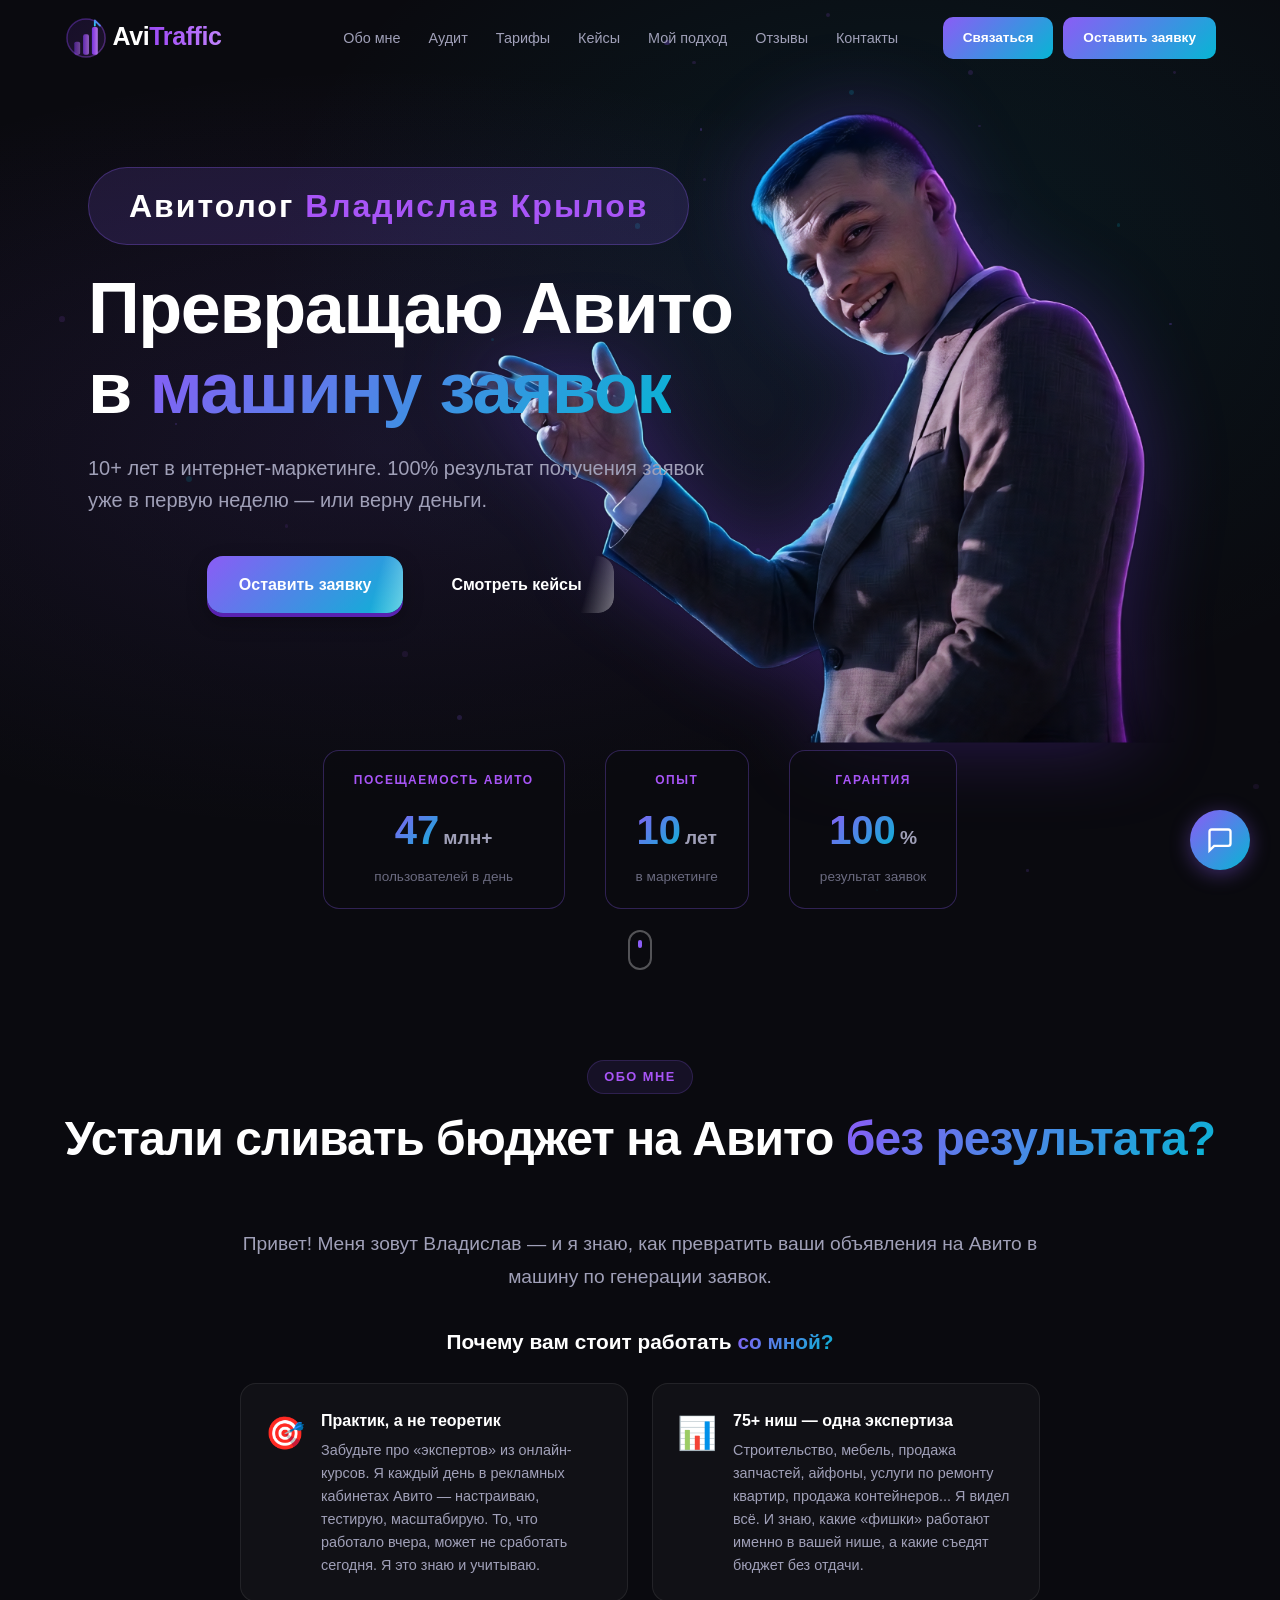
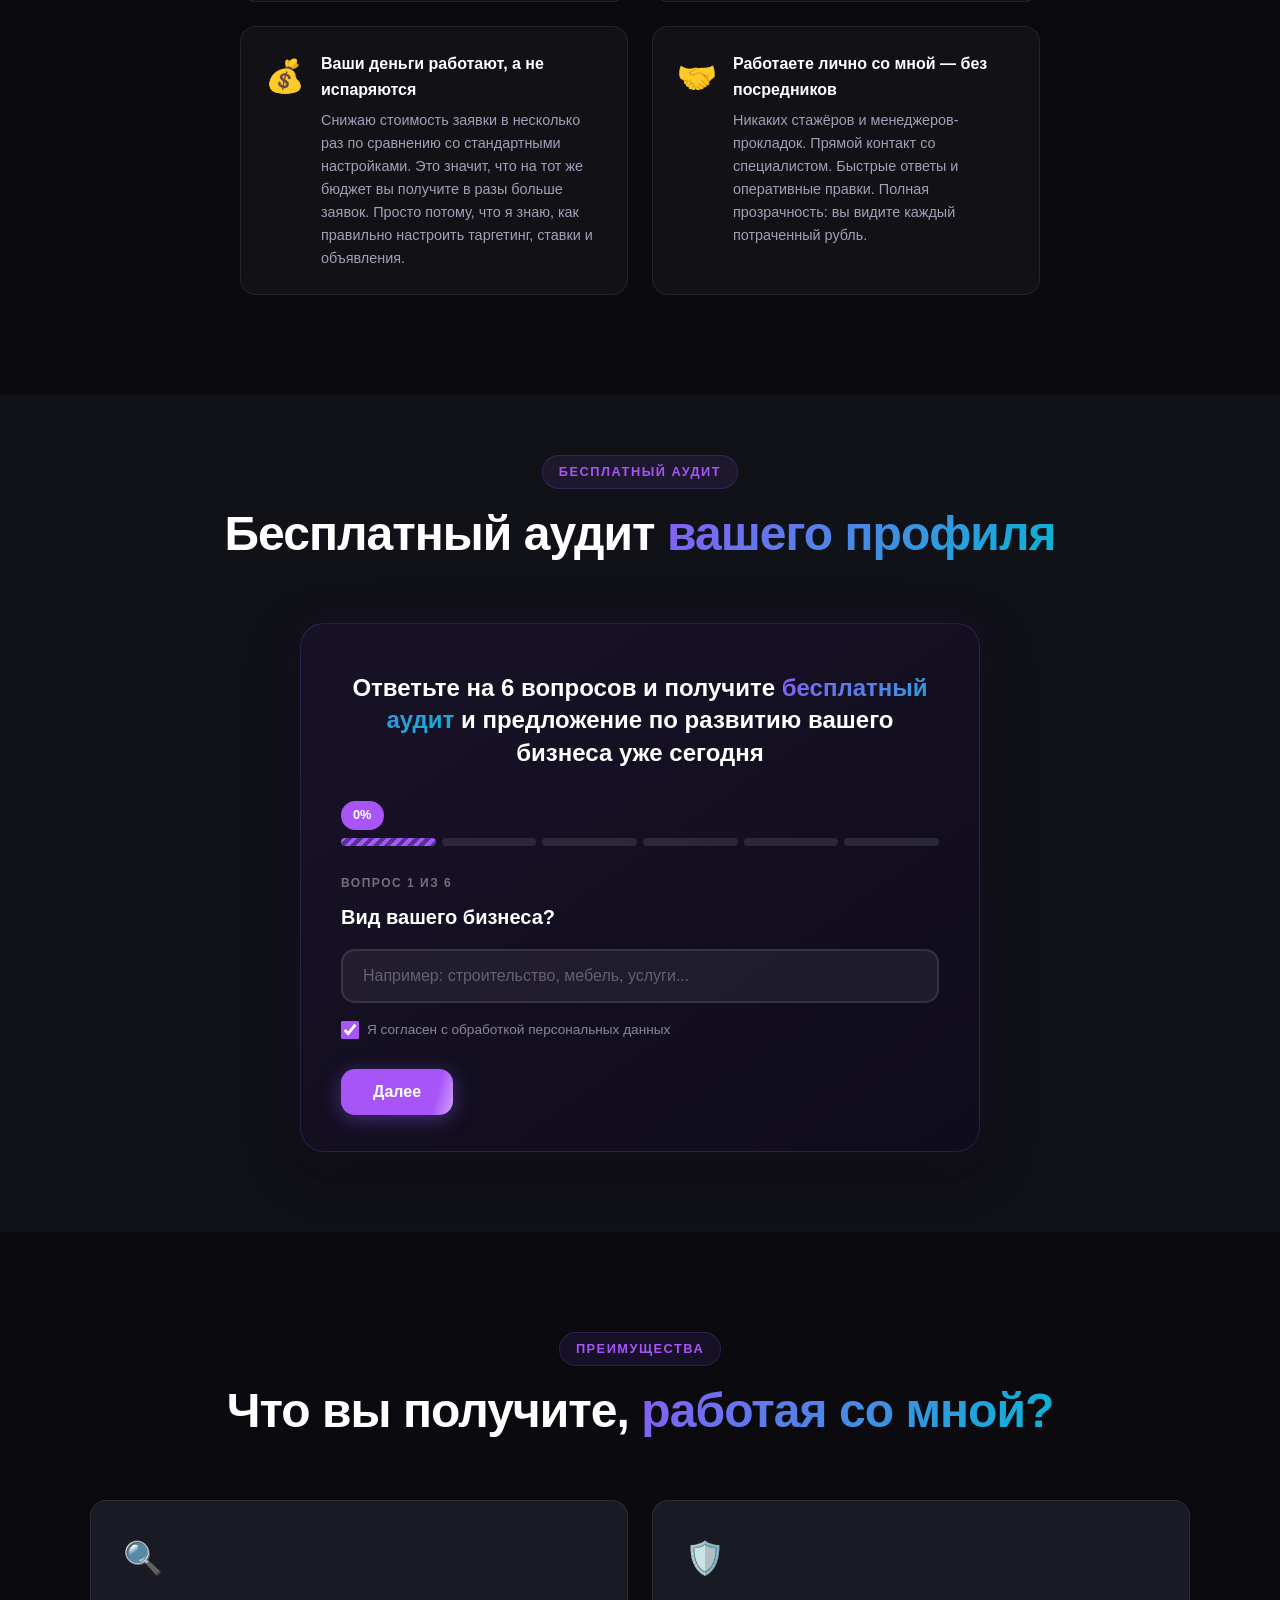
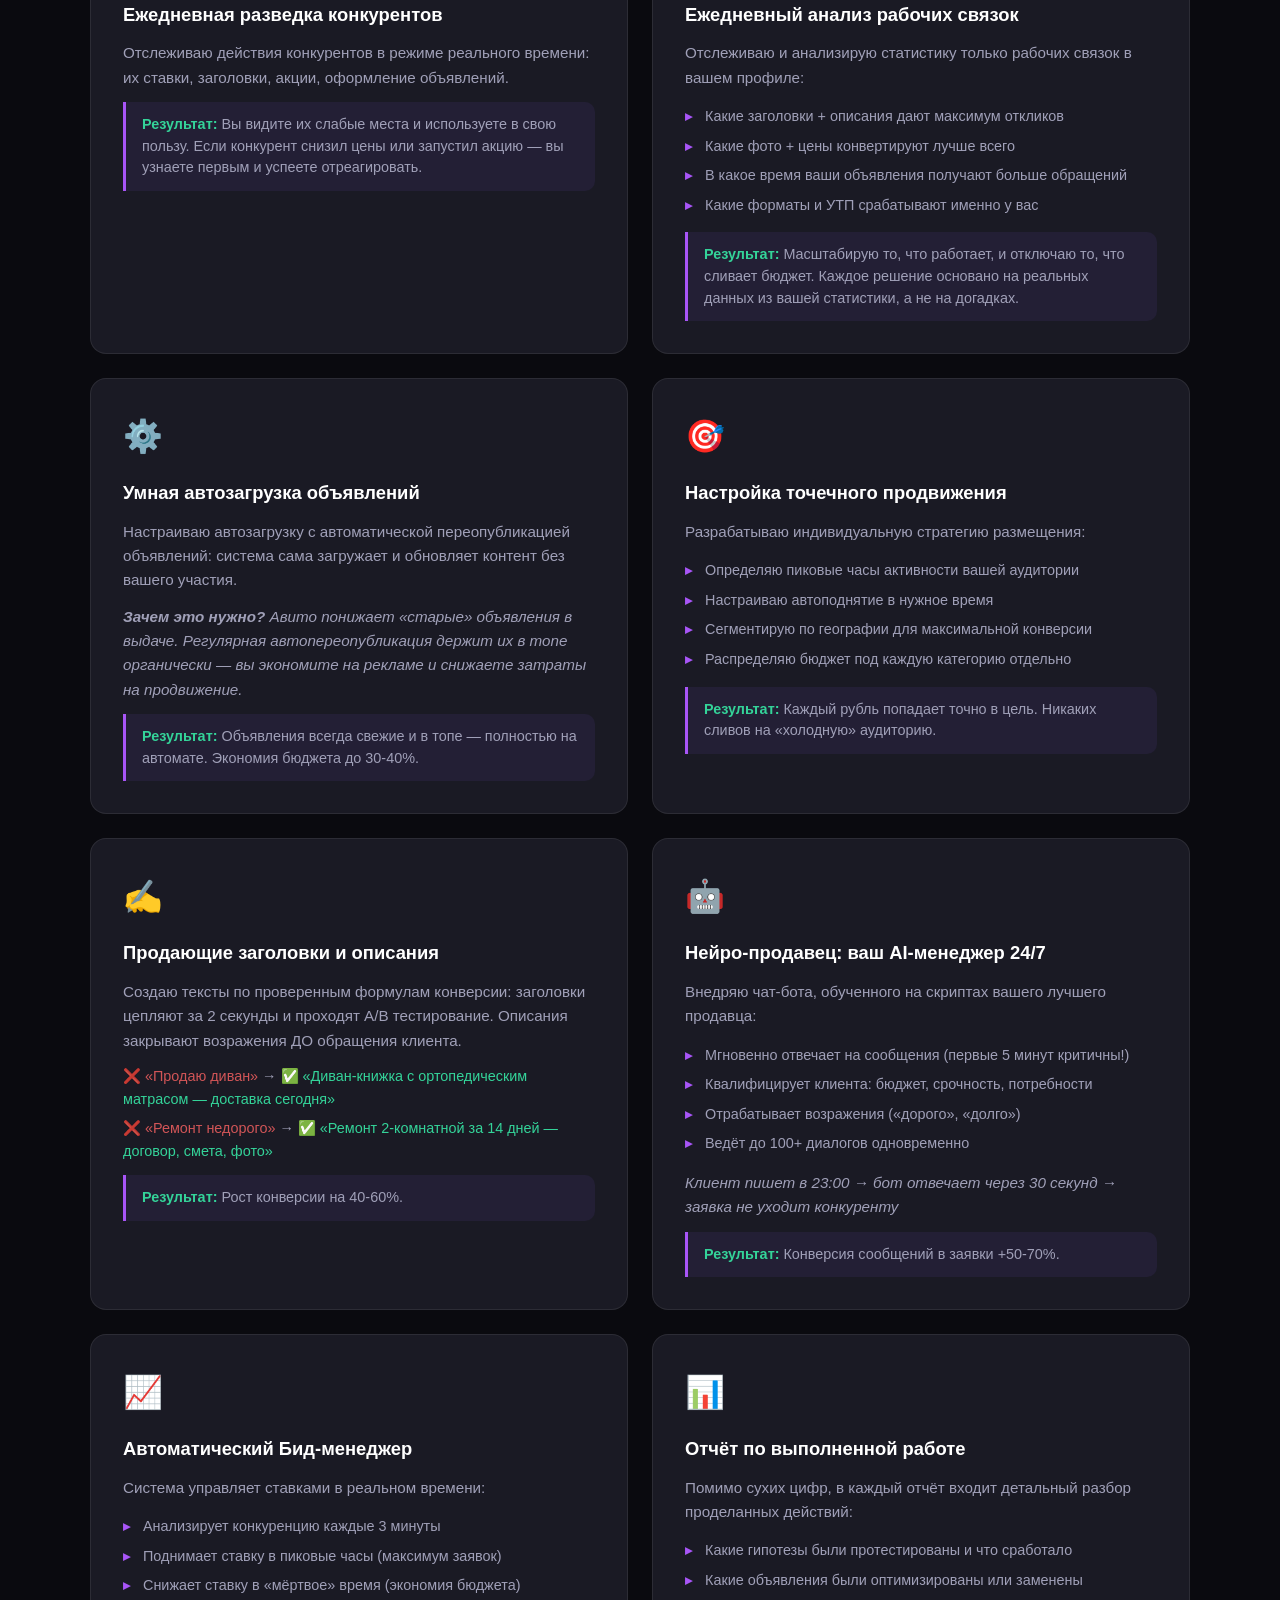
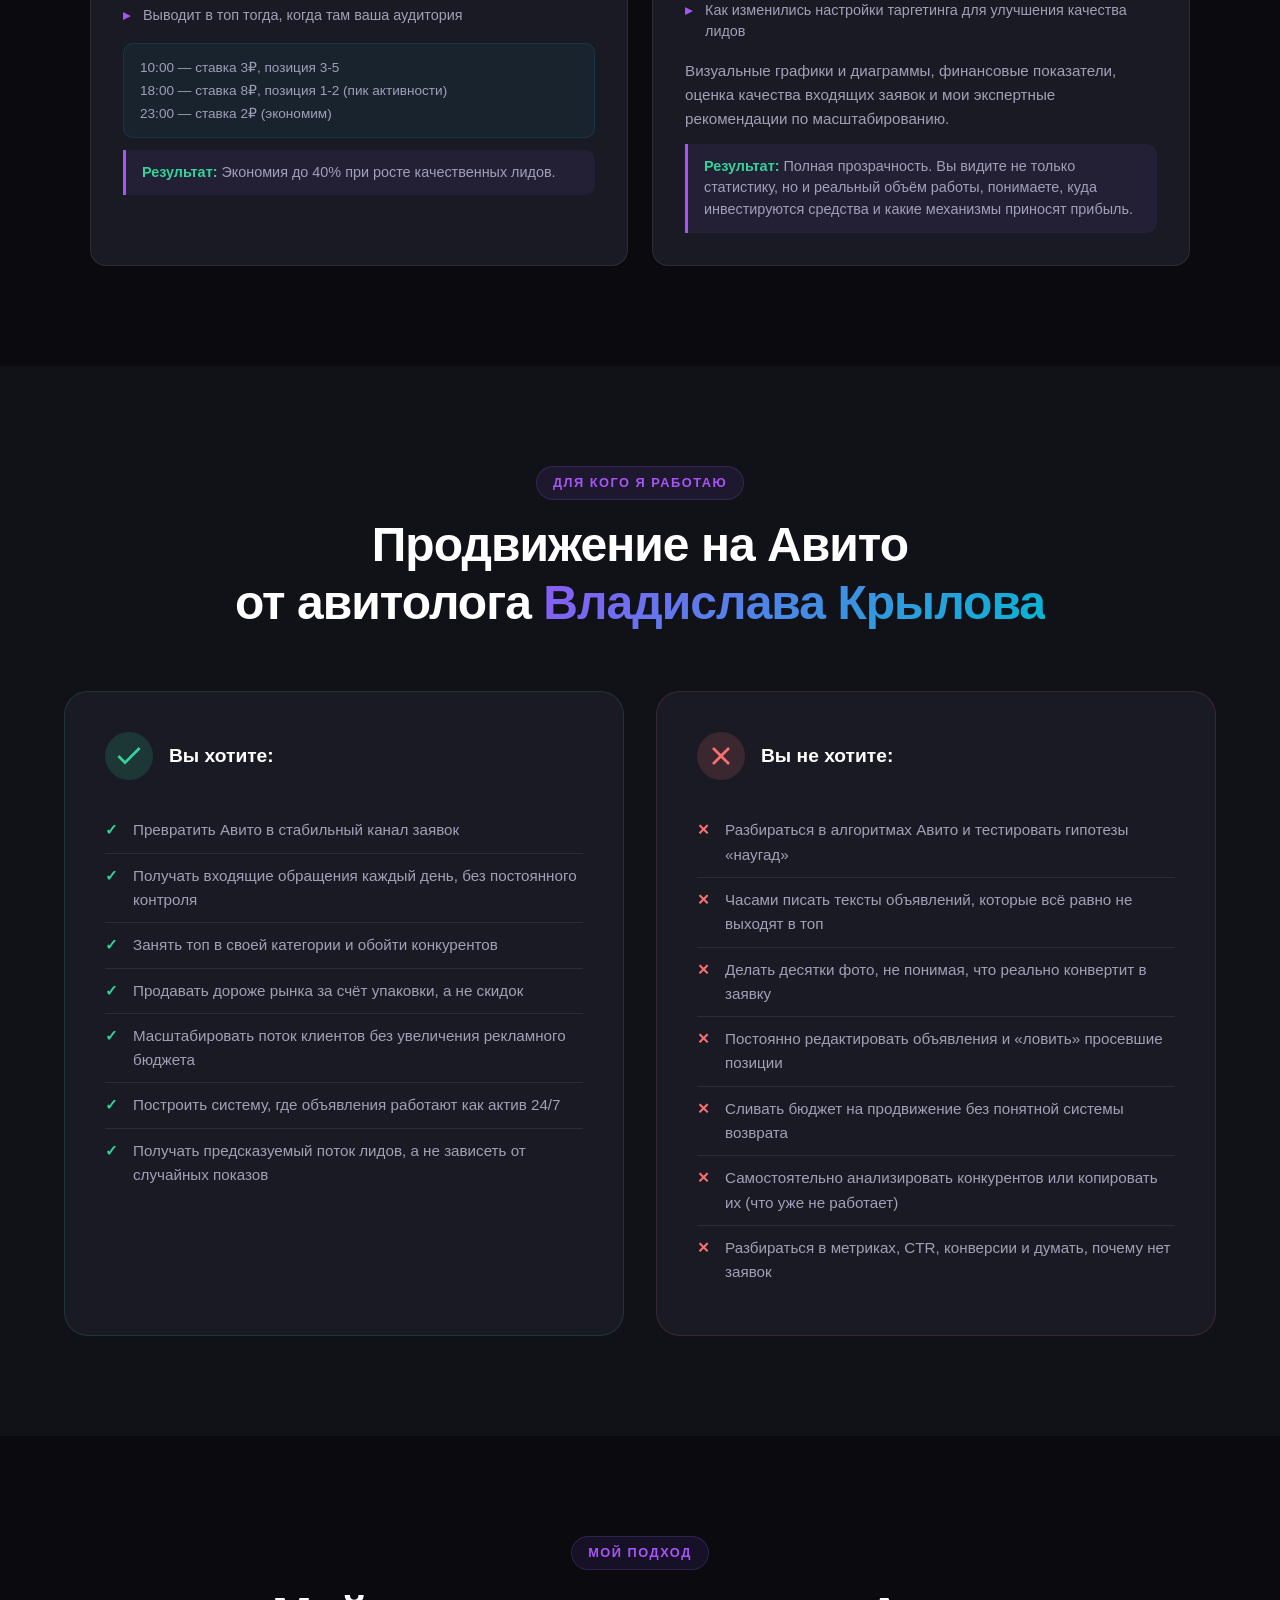
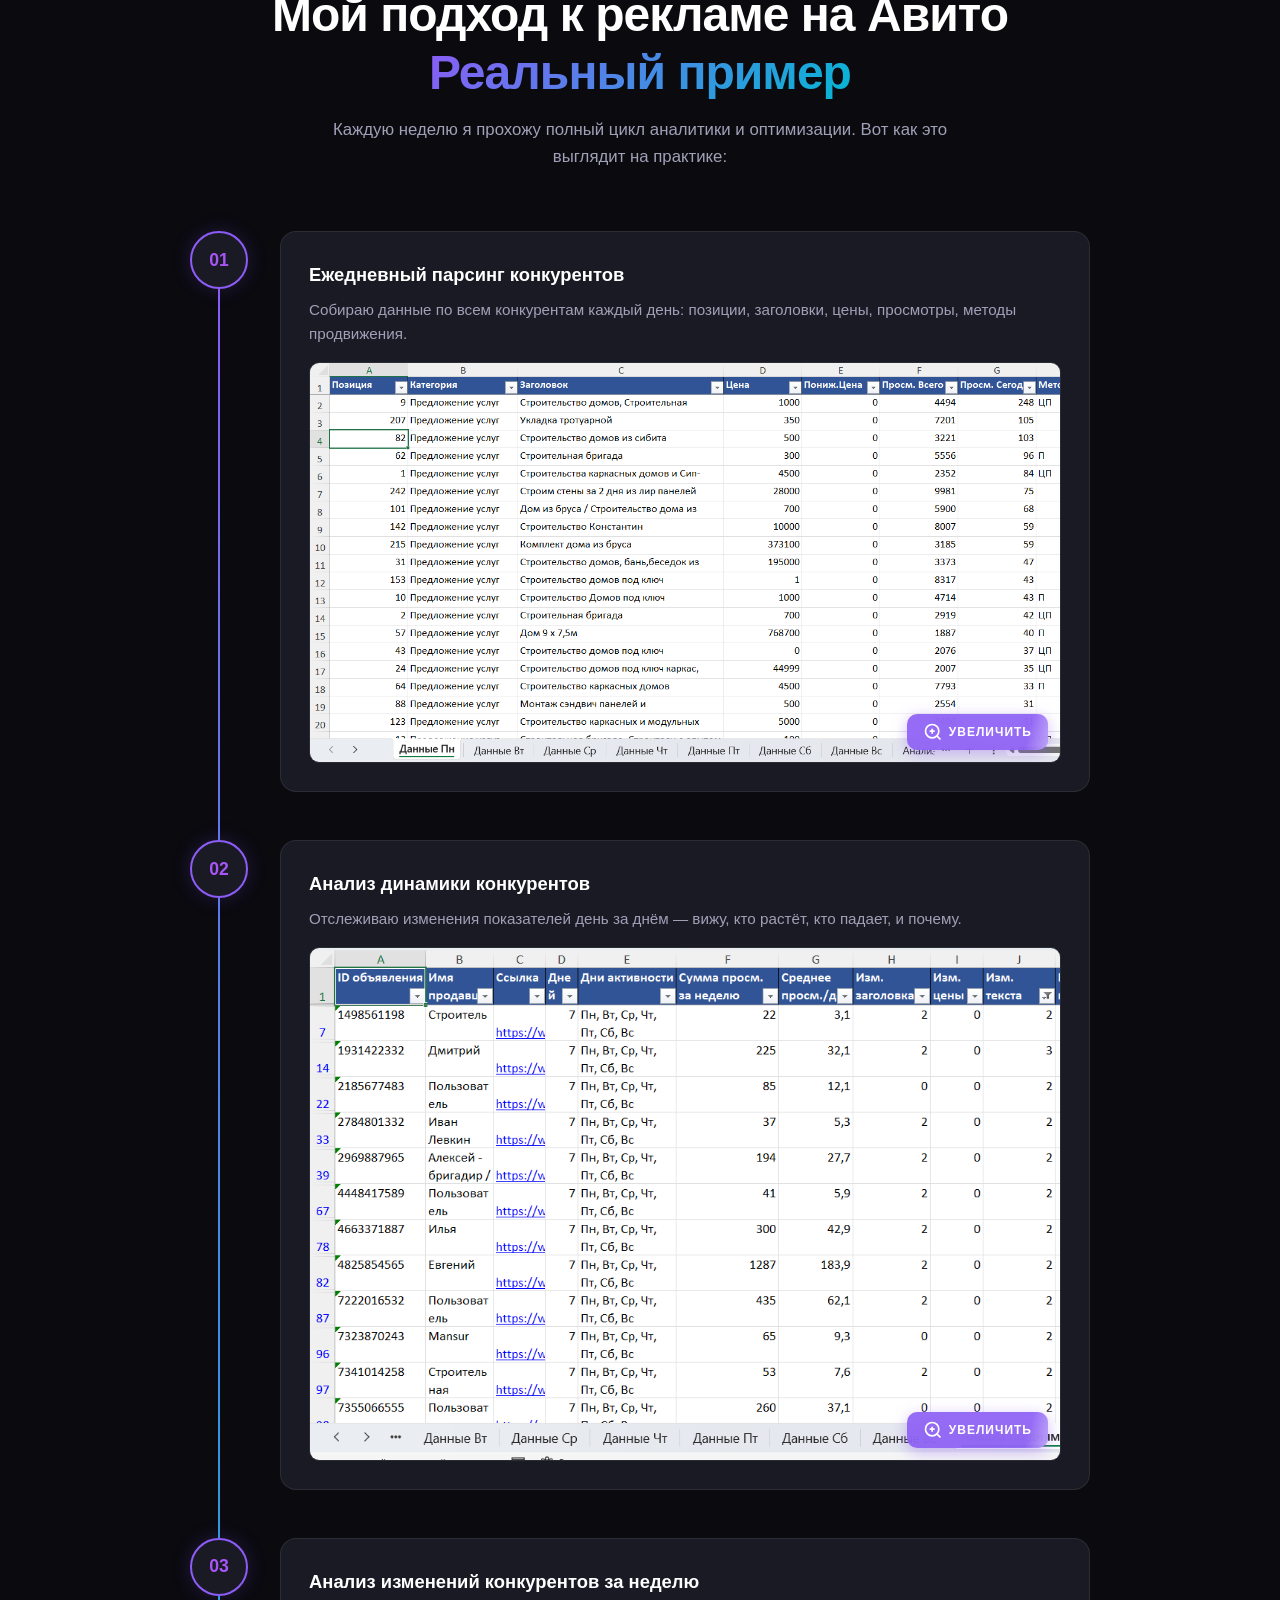
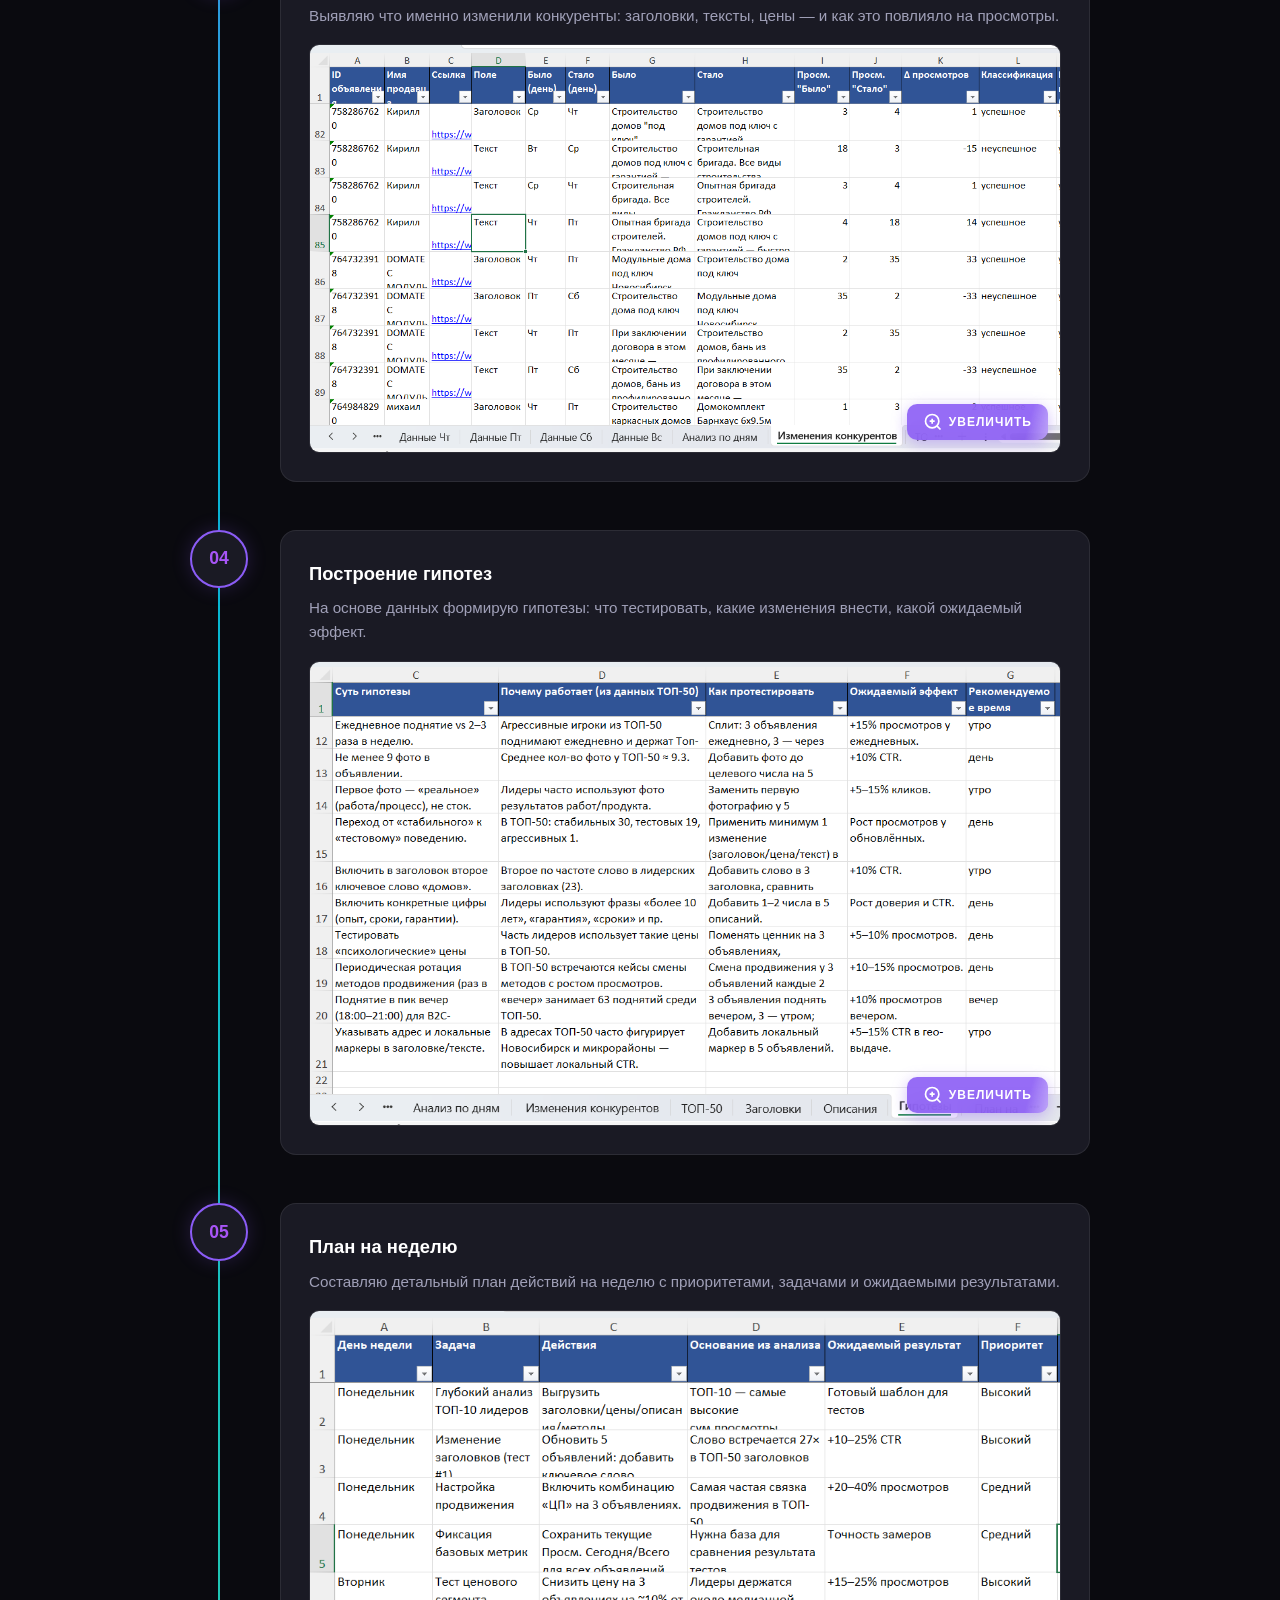
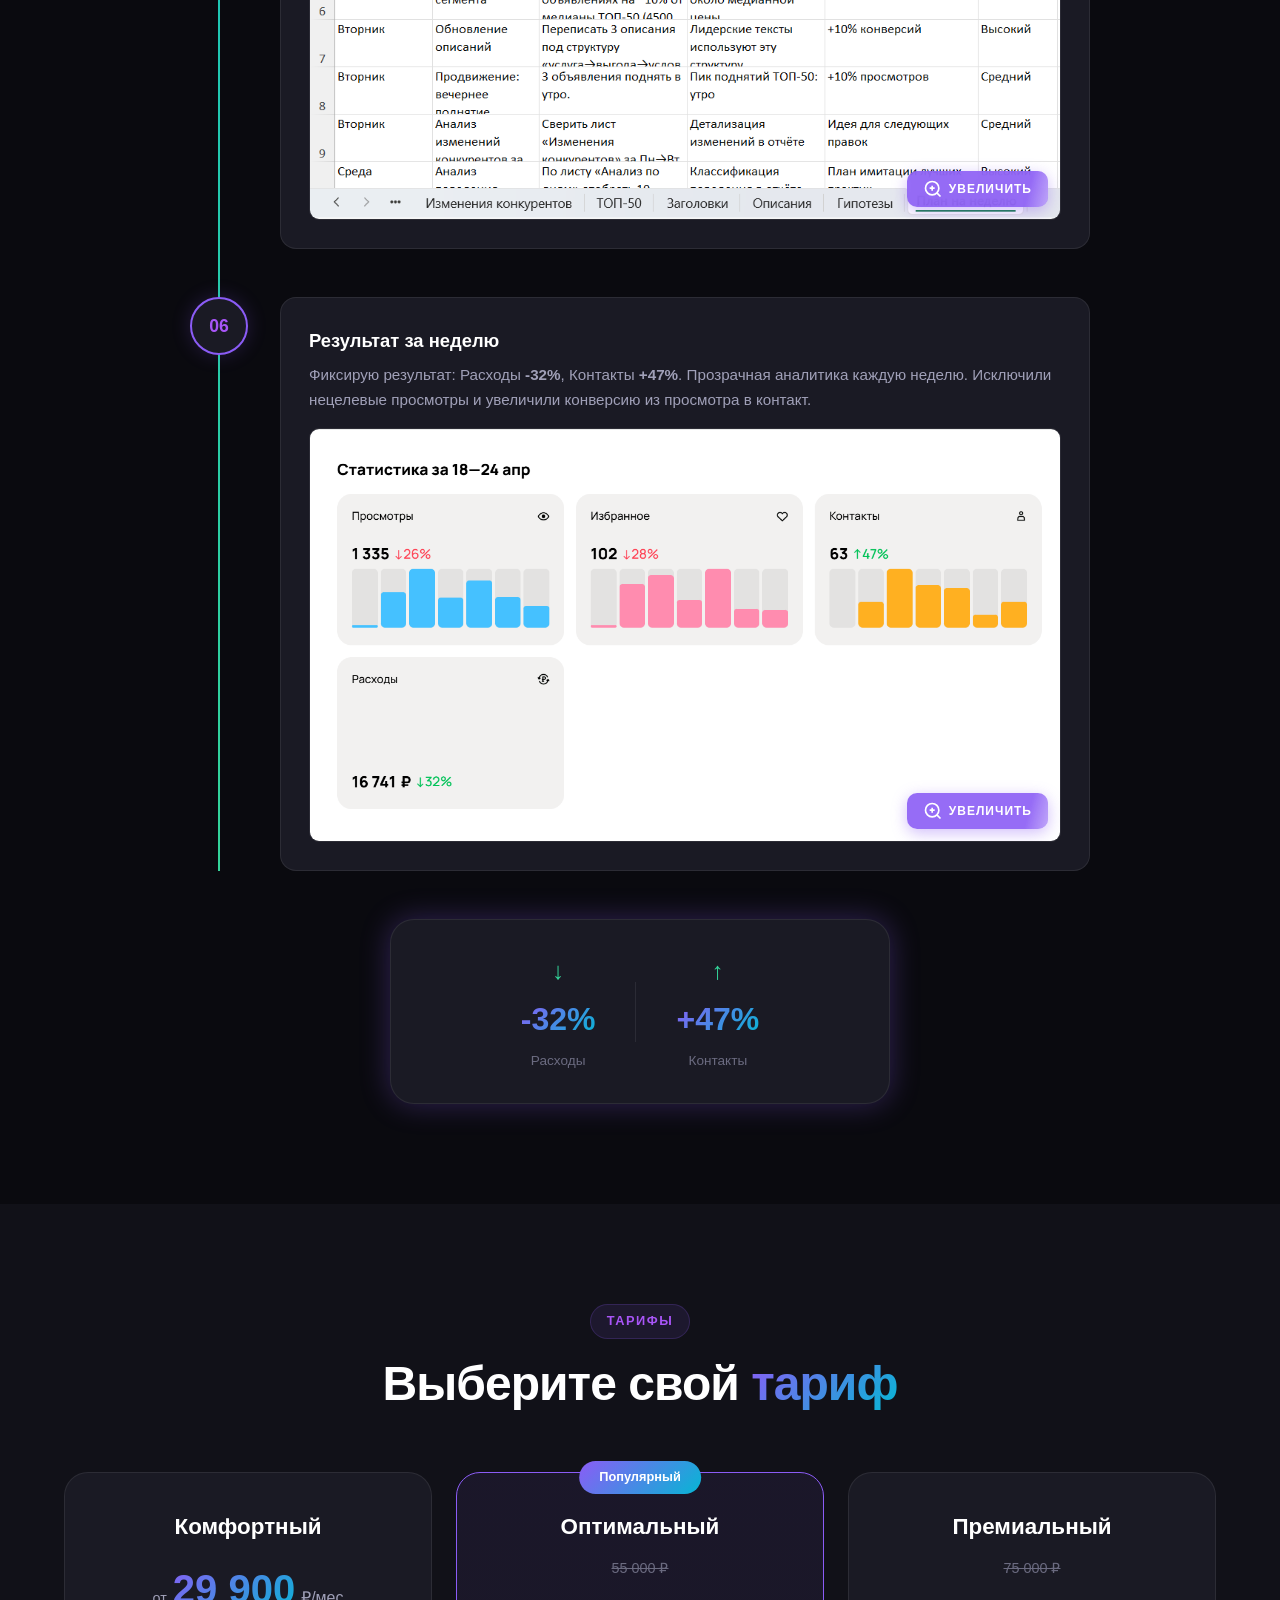
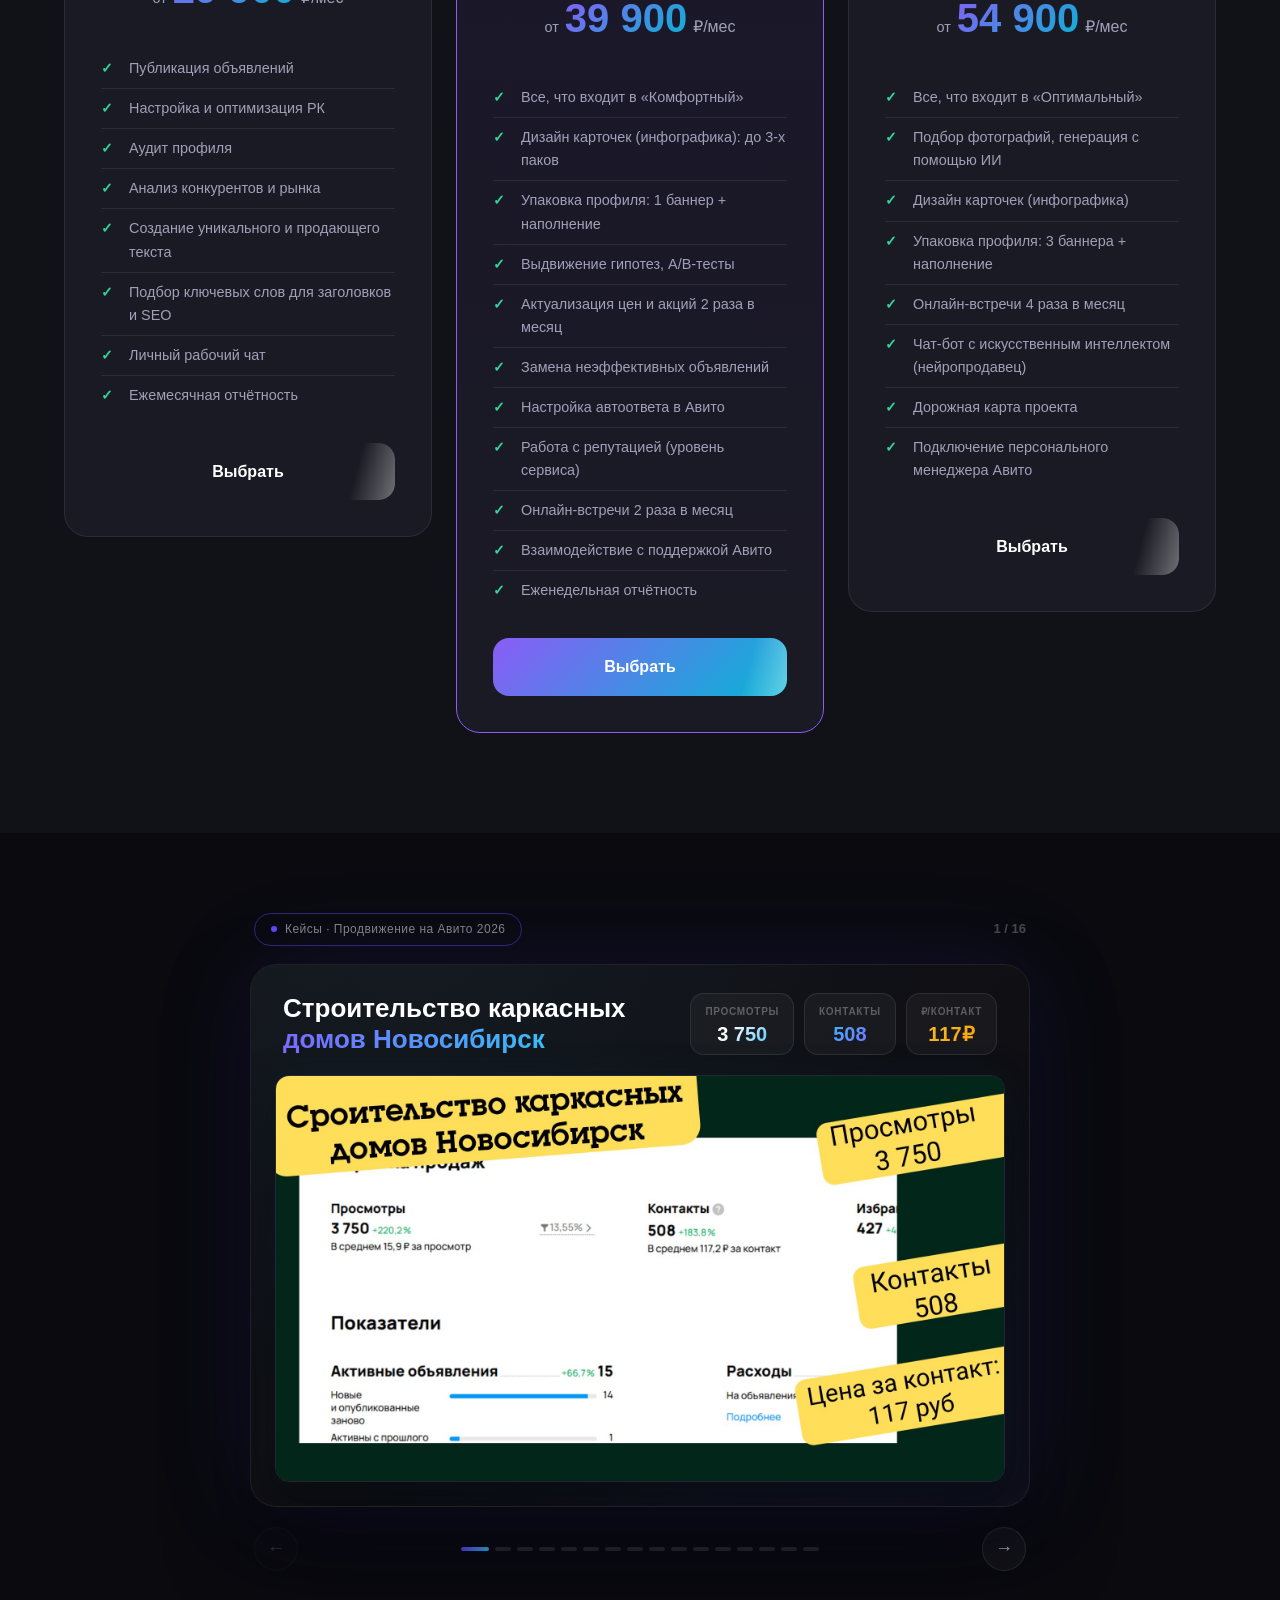
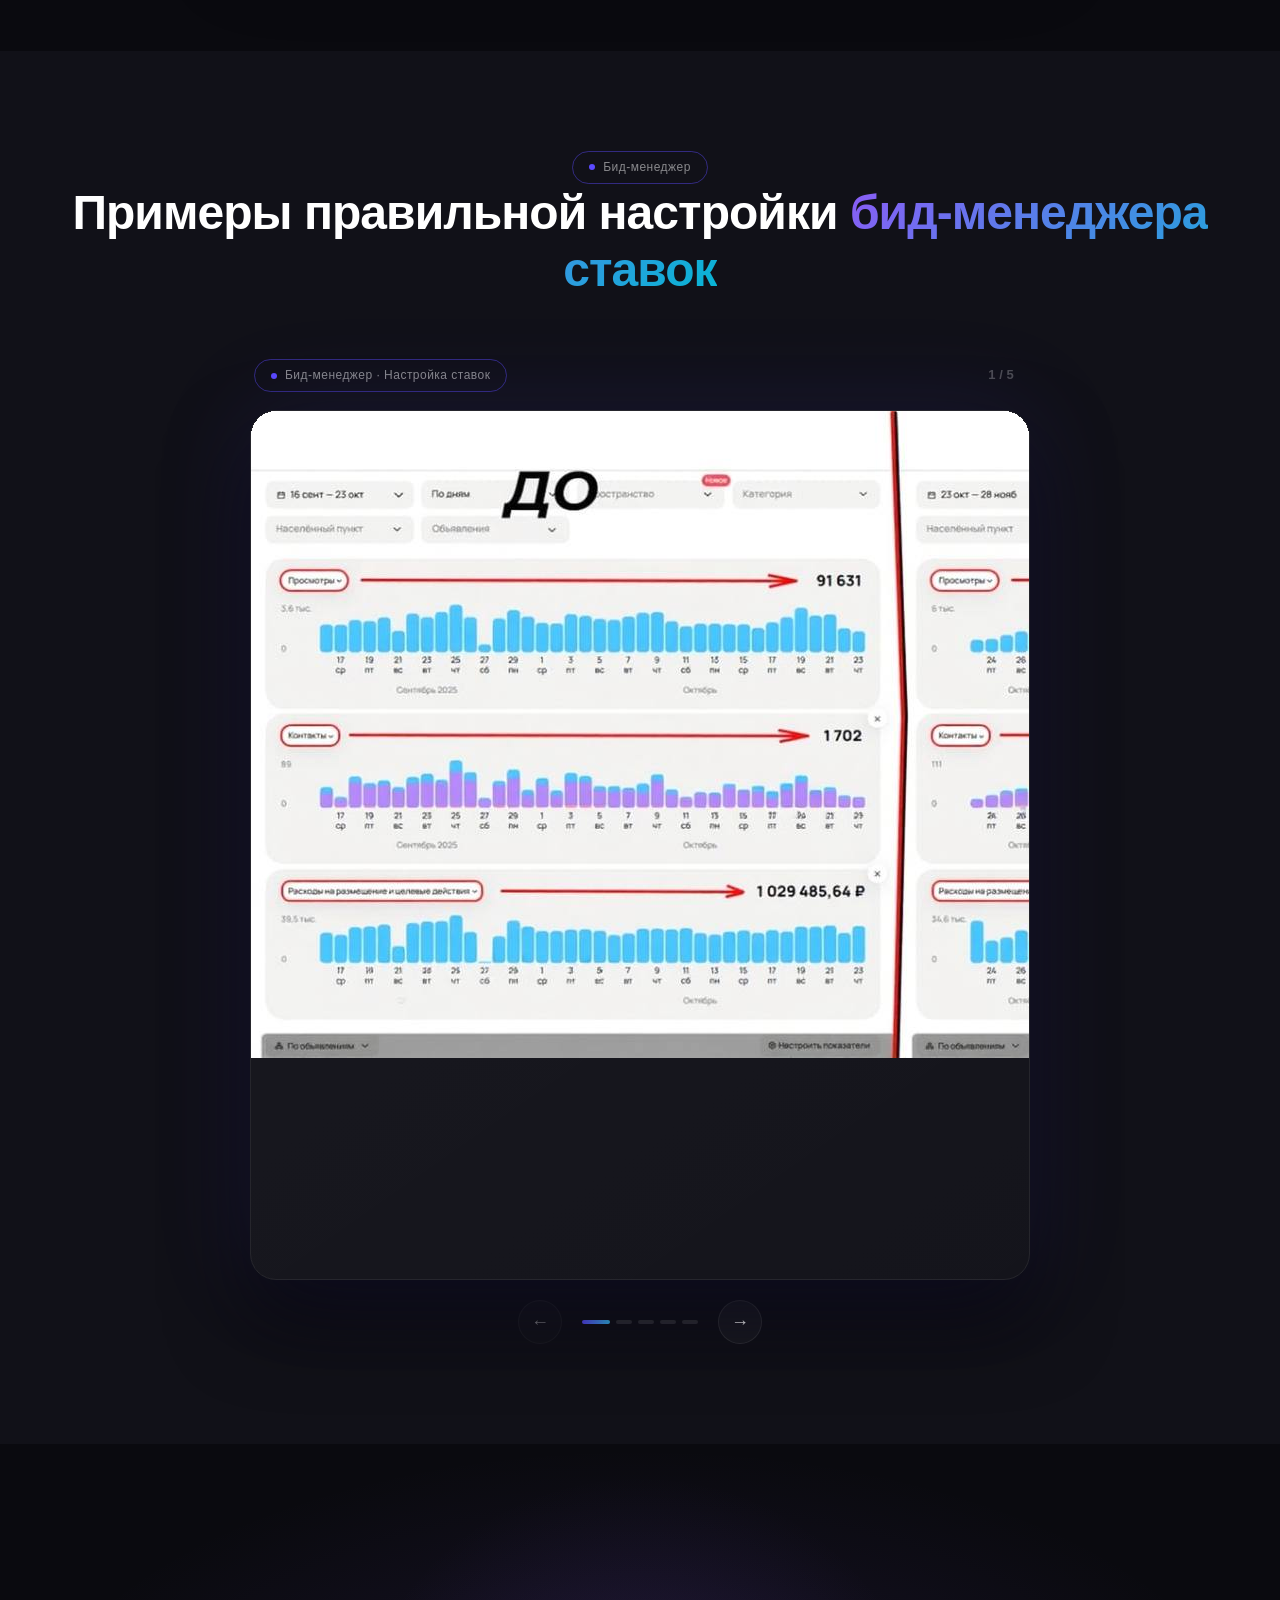
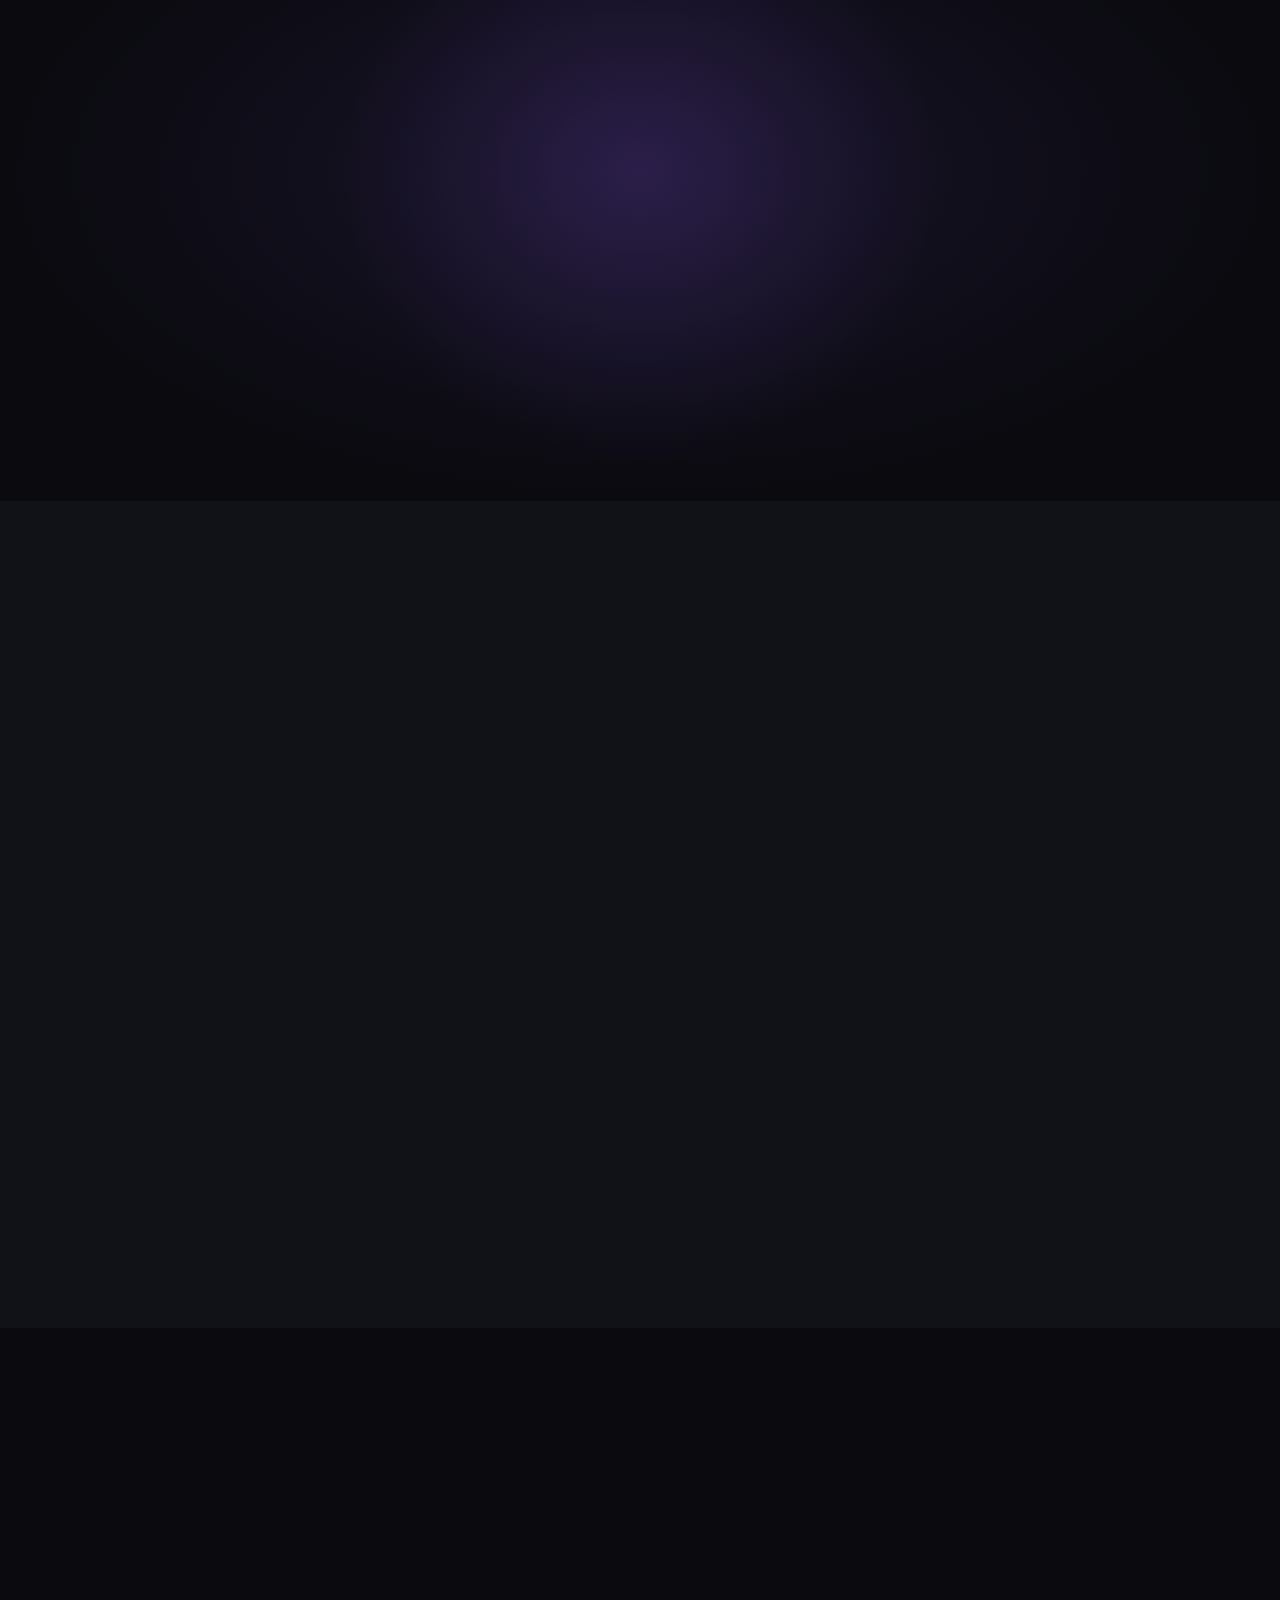
==== commit 80ade1b6: "Карусель бид-менеджера: стиль как кейсы, полный скриншот в карточке Co-Authored-By: Владислав крылов" ====
--- a/index.html
+++ b/index.html
@@ -33,7 +33,7 @@
     <link rel="icon" href="assets/images/avitraffic-icon.svg" type="image/svg+xml">
     <link rel="apple-touch-icon" href="assets/images/avitraffic-icon.svg">
     <link href="https://fonts.googleapis.com/css2?family=Inter:wght@400;500;600;700;800;900&family=Onest:wght@400;600;700;900&display=swap" rel="stylesheet">
-    <link rel="stylesheet" href="styles.css?v=20260505a">
+    <link rel="stylesheet" href="styles.css?v=20260505b">
 </head>
 <body>
 
@@ -1012,6 +1012,10 @@
             <h2 class="section-title">Примеры правильной настройки <span class="gradient-text">бид-менеджера ставок</span></h2>
         </div>
         <div class="bm-carousel">
+            <div class="bm-top-label">
+                <div class="nc-badge"><span class="nc-bdot"></span>Бид-менеджер · Настройка ставок</div>
+                <div class="bm-counter" id="bmCounter">1 / 5</div>
+            </div>
             <div class="bm-track-wrap">
                 <div class="bm-track" id="bmTrack">
                     <div class="bm-slide"><img src="assets/images/bidmanager/bid1.jpg" alt="Настройка бид-менеджера — пример 1" loading="lazy"></div>
@@ -1023,7 +1027,7 @@
             </div>
             <div class="bm-nav">
                 <button class="bm-nav-btn" id="bmPrev" disabled>&#8592;</button>
-                <div class="bm-counter" id="bmCounter">1 / 5</div>
+                <div class="nc-dots" id="bmDots"></div>
                 <button class="bm-nav-btn" id="bmNext">&#8594;</button>
             </div>
         </div>
@@ -1479,6 +1483,6 @@
 }
 </script>
 
-<script src="script.js?v=20260505a"></script>
+<script src="script.js?v=20260505b"></script>
 </body>
 </html>
--- a/styles.css
+++ b/styles.css
@@ -1182,26 +1182,55 @@
 
 /* ===== BID-MANAGER CAROUSEL ===== */
 .bidmanager-section { background: var(--bg-dark); }
-.bm-carousel { margin-top: 32px; }
+.bm-carousel {
+    position: relative;
+    z-index: 1;
+    width: 780px;
+    max-width: 100%;
+    margin: 32px auto 0;
+}
+.bm-top-label {
+    display: flex;
+    align-items: center;
+    justify-content: space-between;
+    margin-bottom: 18px;
+    padding: 0 4px;
+}
 .bm-track-wrap {
     overflow: hidden;
-    border-radius: 16px;
-    background: var(--bg-card);
-    border: 1px solid rgba(255,255,255,0.06);
+    border-radius: 26px;
+    border: 1px solid rgba(255, 255, 255, 0.09);
+    box-shadow: 0 0 100px rgba(91, 74, 255, 0.13), 0 40px 80px rgba(0, 0, 0, 0.6);
+    position: relative;
+}
+.bm-track-wrap::before {
+    content: '';
+    position: absolute;
+    top: -1px;
+    left: 50%;
+    transform: translateX(-50%);
+    width: 55%;
+    height: 1px;
+    z-index: 2;
+    background: linear-gradient(90deg, transparent, rgba(91, 74, 255, 0.8), rgba(56, 189, 248, 0.8), transparent);
 }
 .bm-track {
     display: flex;
-    transition: transform .4s ease;
+    transition: transform 0.55s cubic-bezier(0.77, 0, 0.18, 1);
+    will-change: transform;
 }
 .bm-slide {
     min-width: 100%;
     flex-shrink: 0;
+    background: linear-gradient(145deg, rgba(255, 255, 255, 0.04), rgba(255, 255, 255, 0.01));
+    position: relative;
+    overflow: hidden;
 }
 .bm-slide img {
     width: 100%;
     height: auto;
     display: block;
-    border-radius: 16px;
+    object-fit: contain;
 }
 .bm-nav {
     display: flex;
@@ -1214,8 +1243,8 @@
     width: 44px;
     height: 44px;
     border-radius: 50%;
-    border: 1px solid rgba(255,255,255,0.15);
-    background: rgba(255,255,255,0.05);
+    border: 1px solid rgba(255, 255, 255, 0.09);
+    background: rgba(255, 255, 255, 0.04);
     color: #fff;
     font-size: 18px;
     cursor: pointer;
@@ -1233,8 +1262,10 @@
     cursor: default;
 }
 .bm-counter {
-    font-size: 14px;
-    color: rgba(255,255,255,0.6);
+    font-size: 13px;
+    color: rgba(255, 255, 255, 0.25);
+    font-weight: 600;
+    font-family: 'Onest', 'Inter', sans-serif;
     min-width: 50px;
     text-align: center;
 }
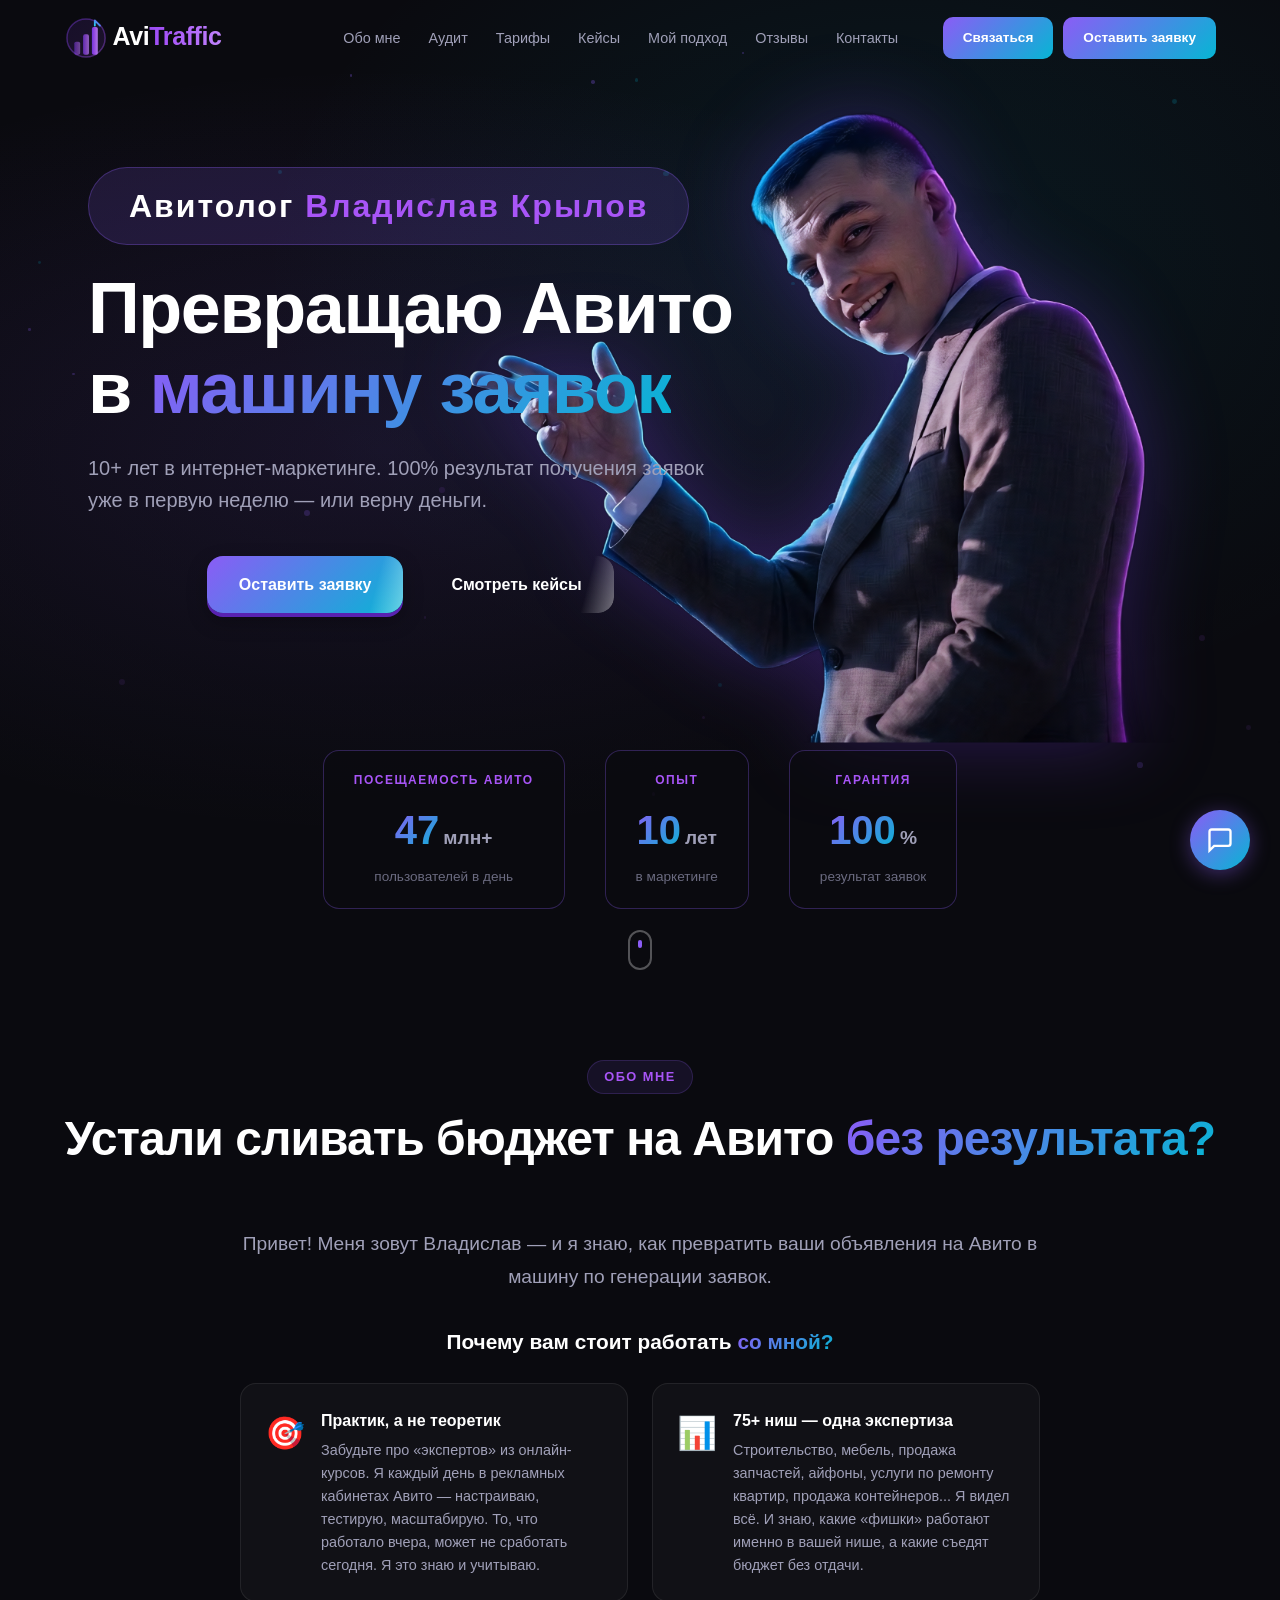
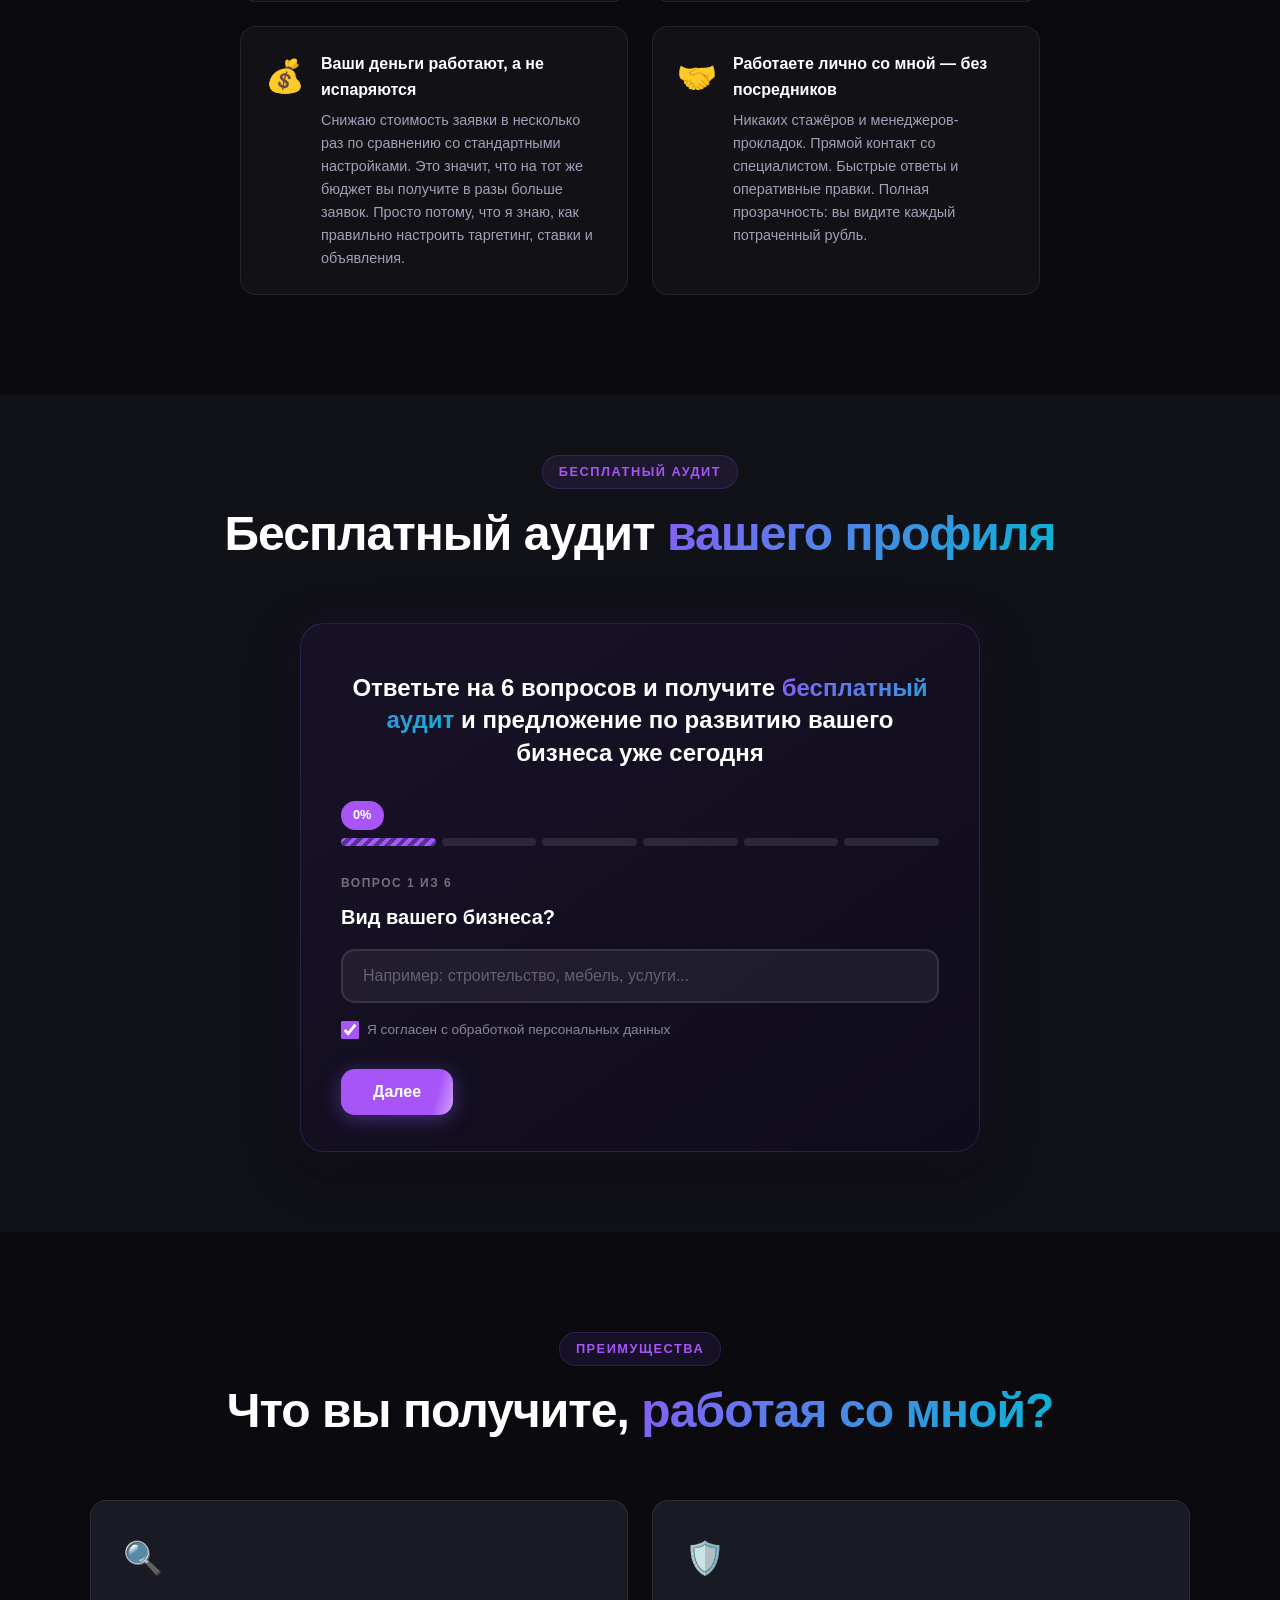
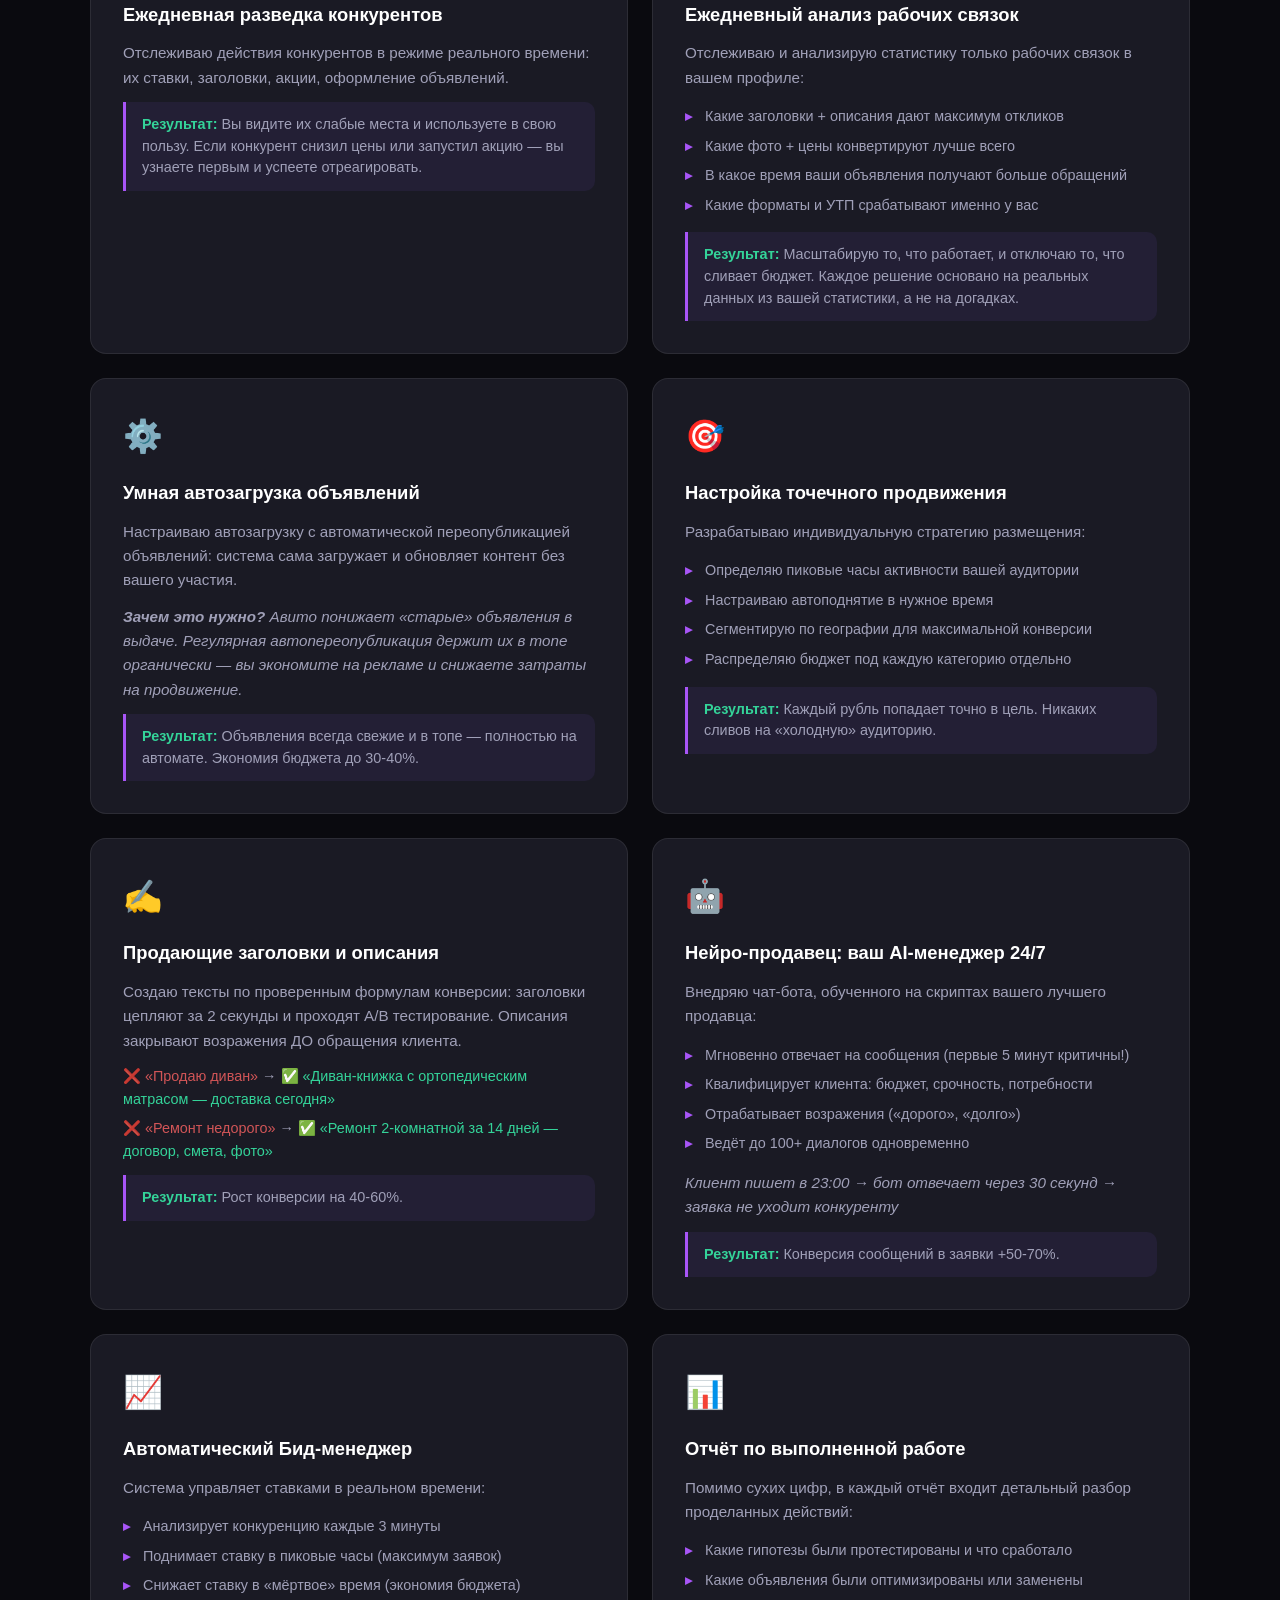
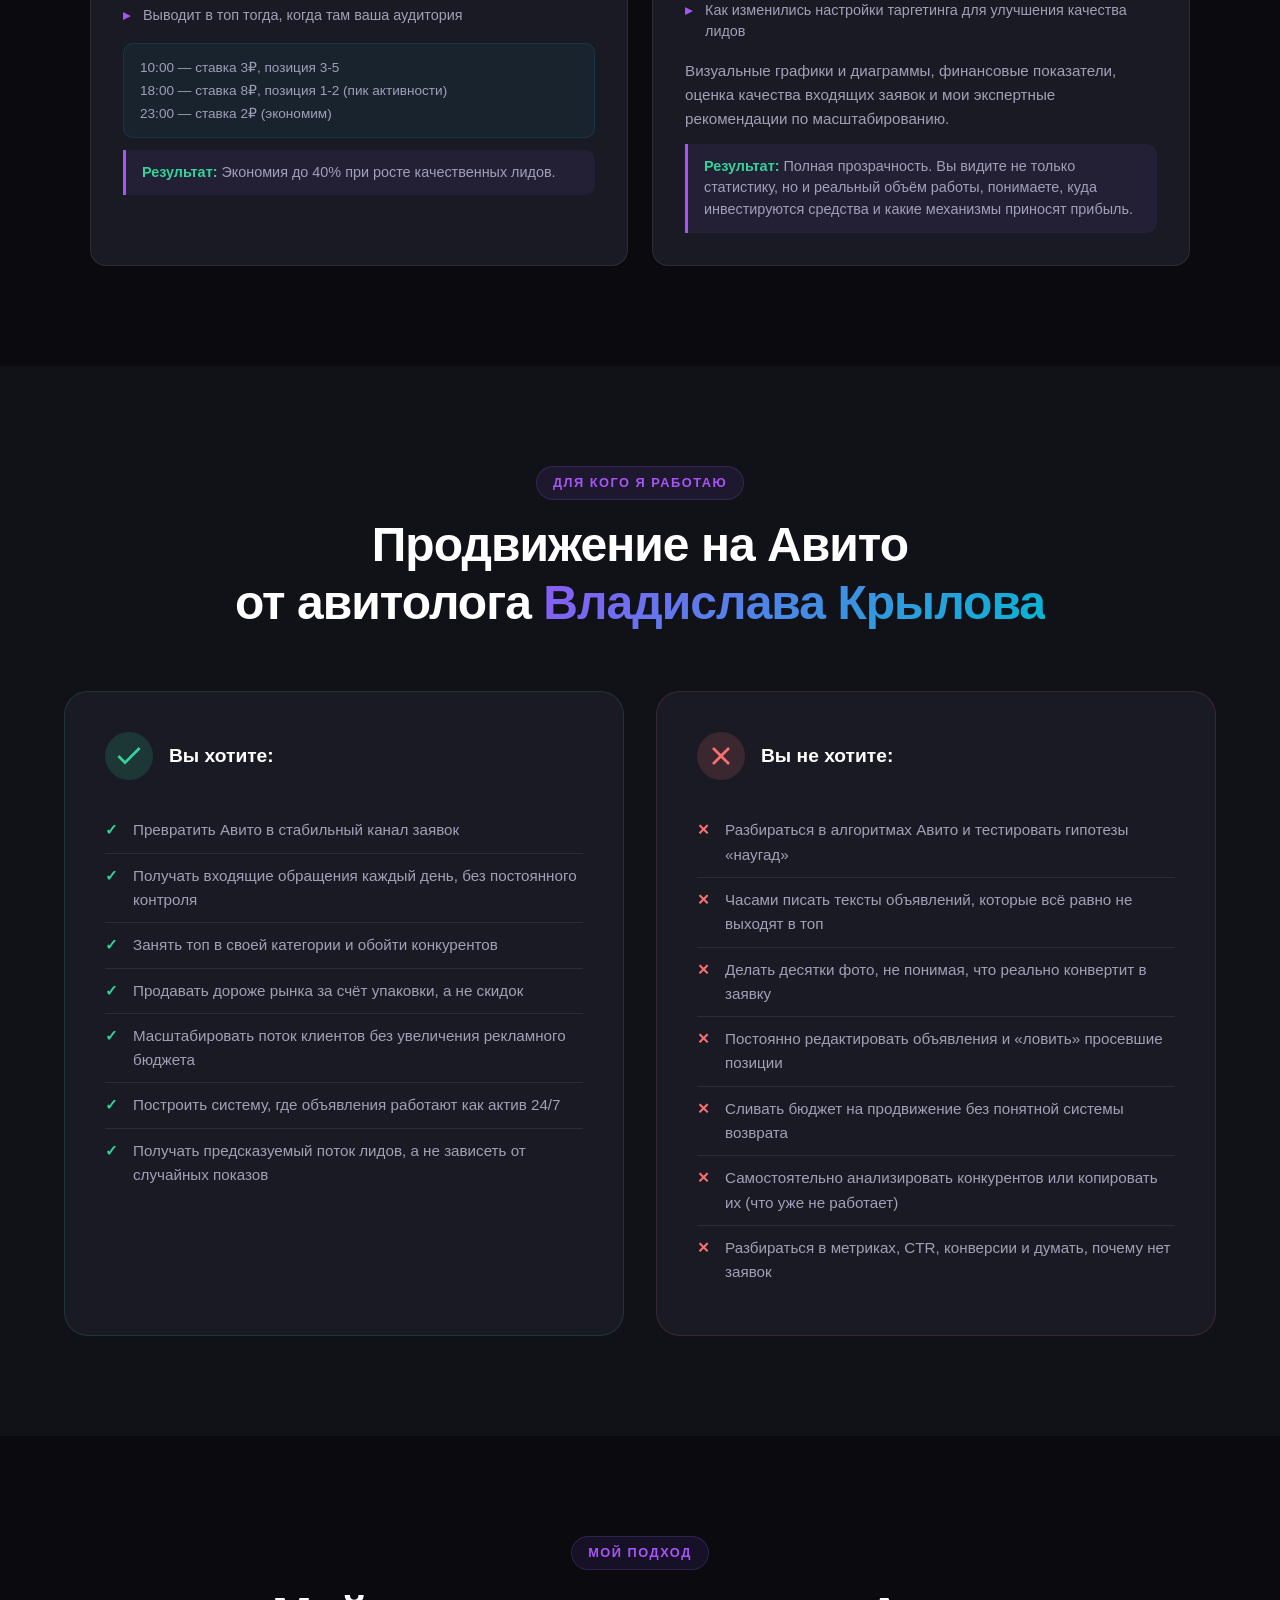
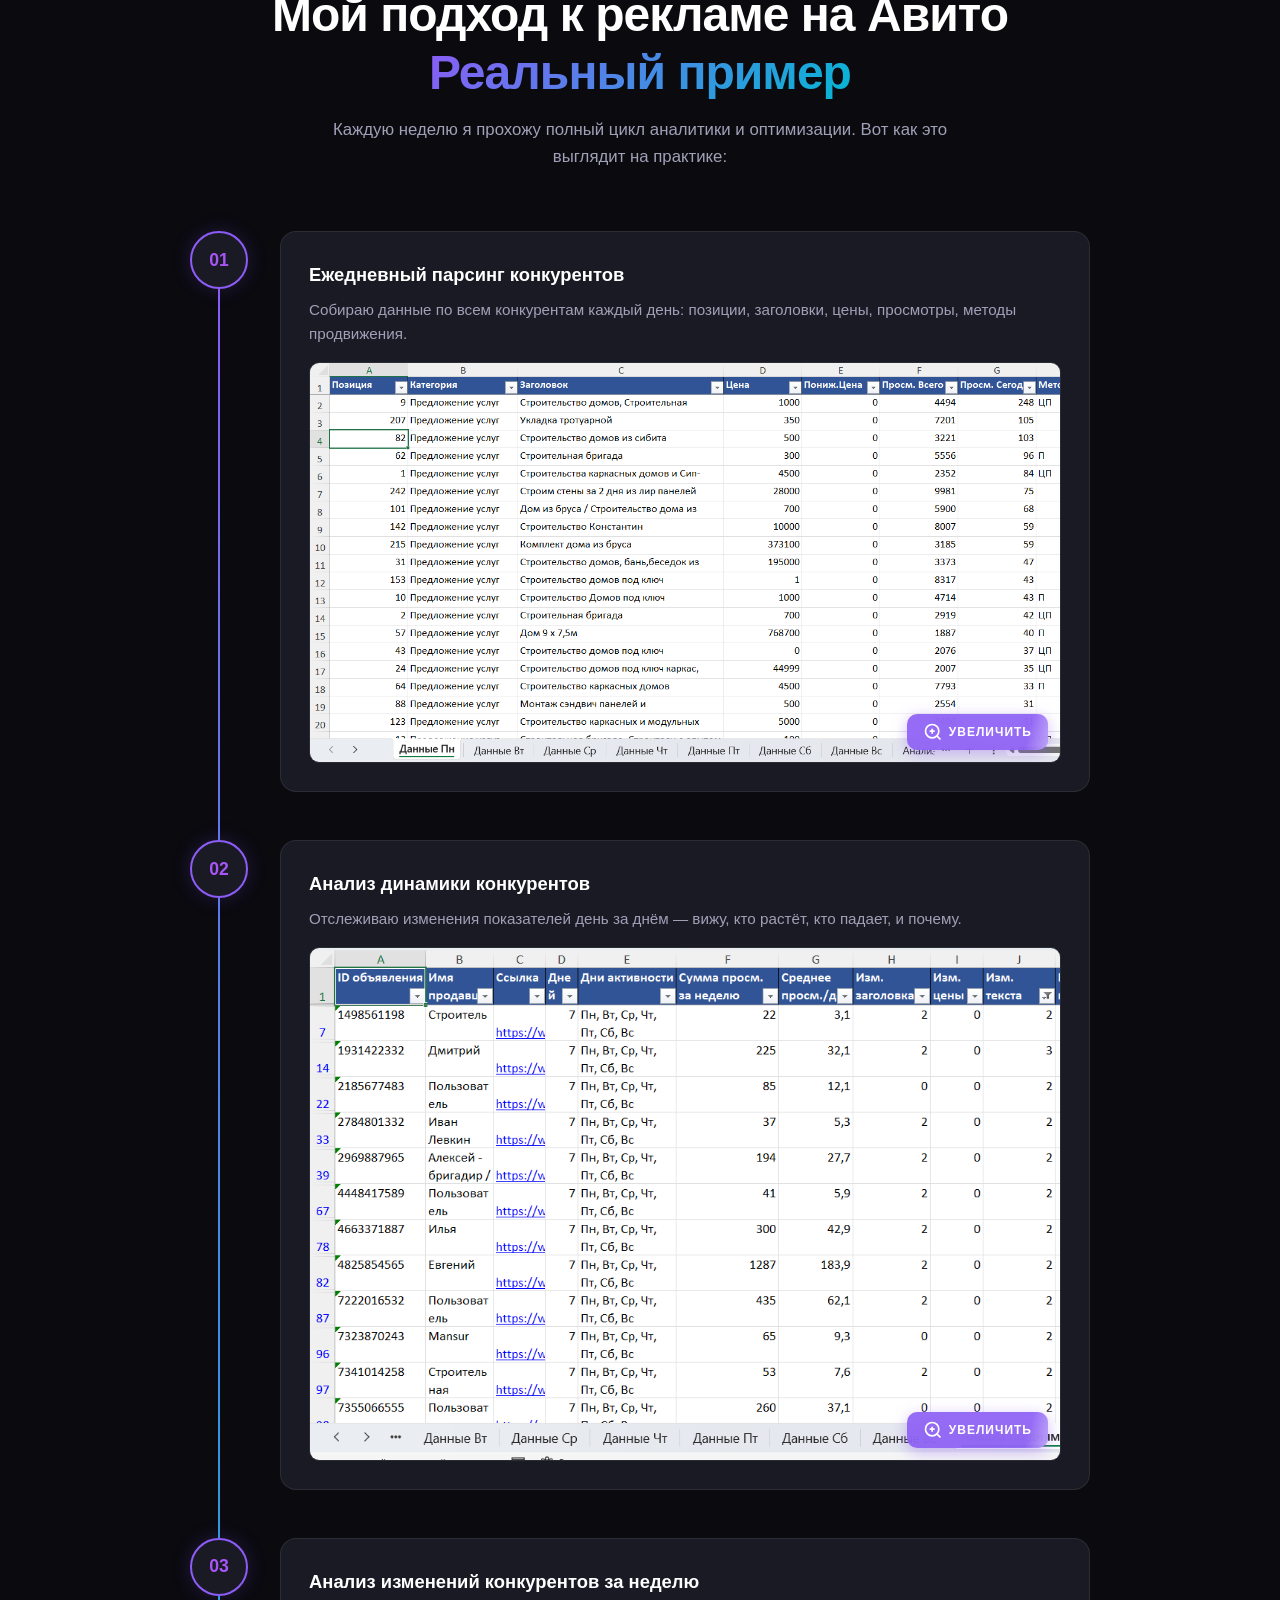
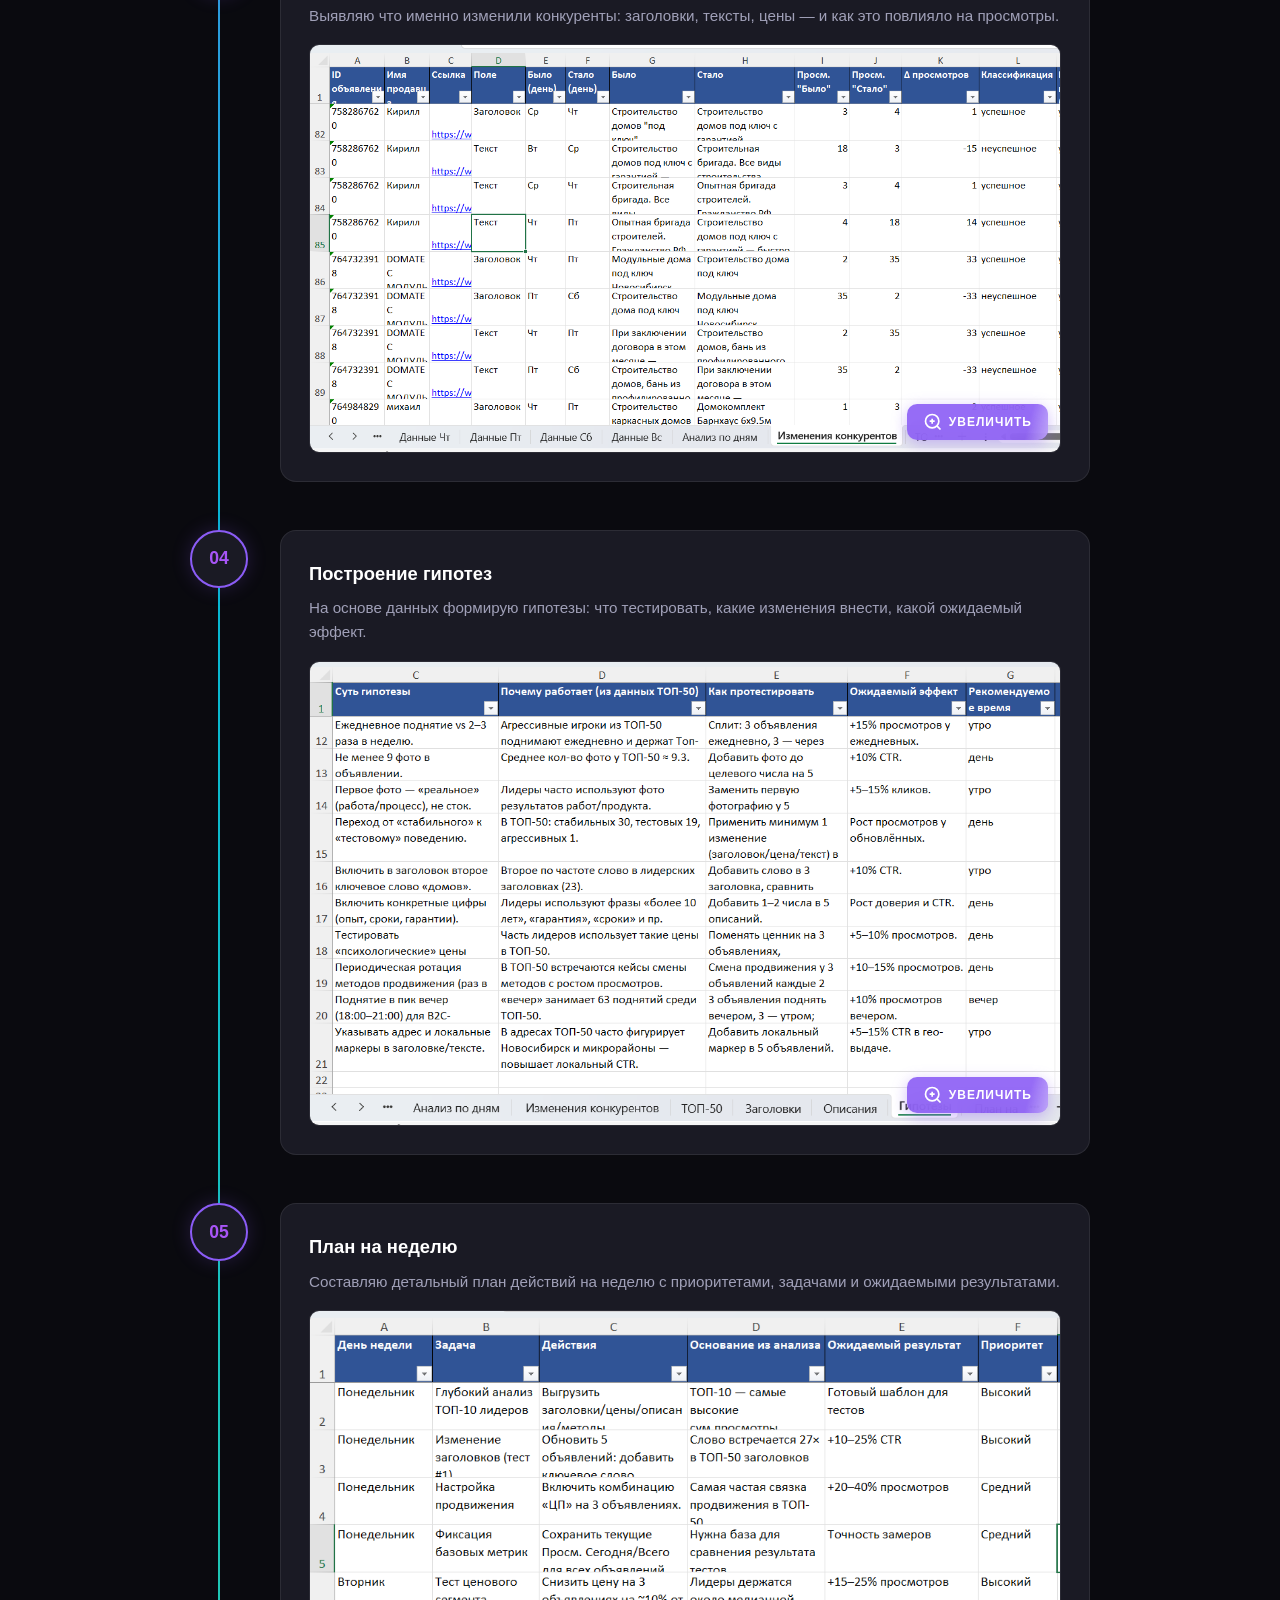
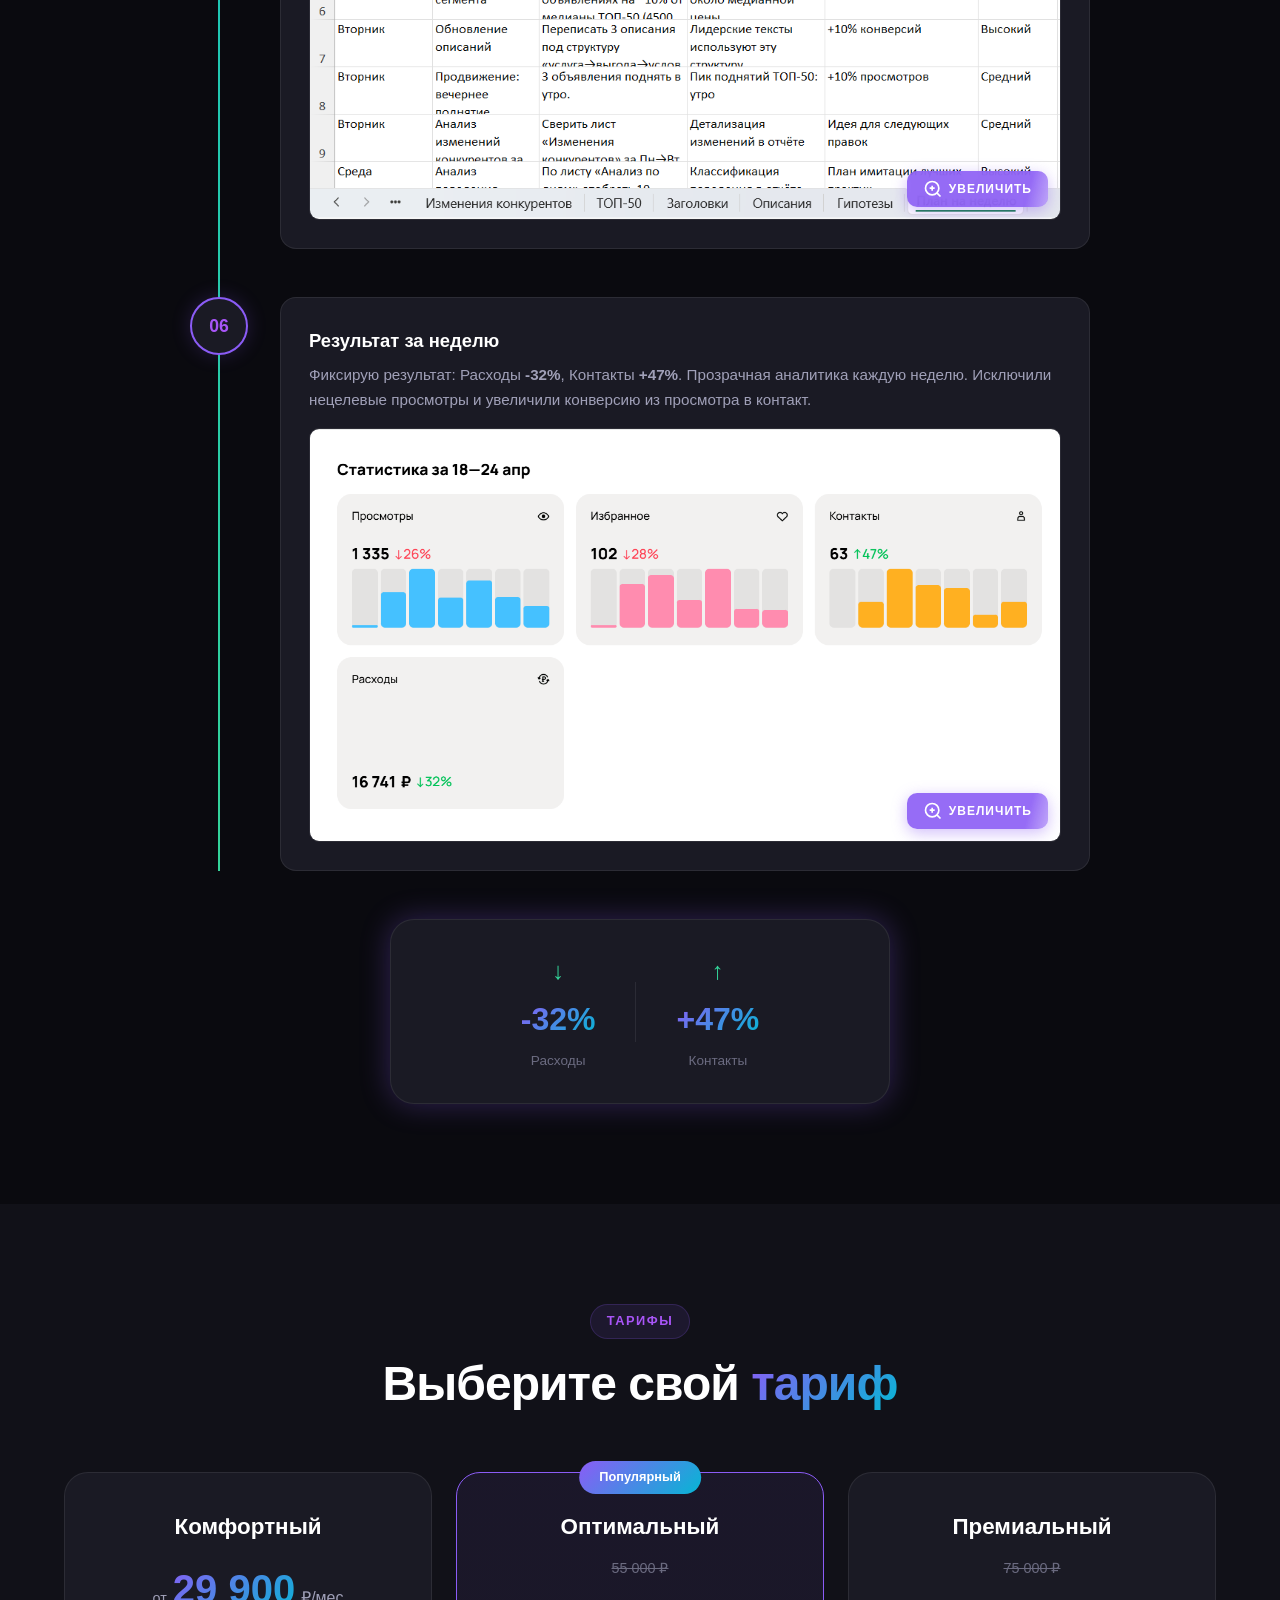
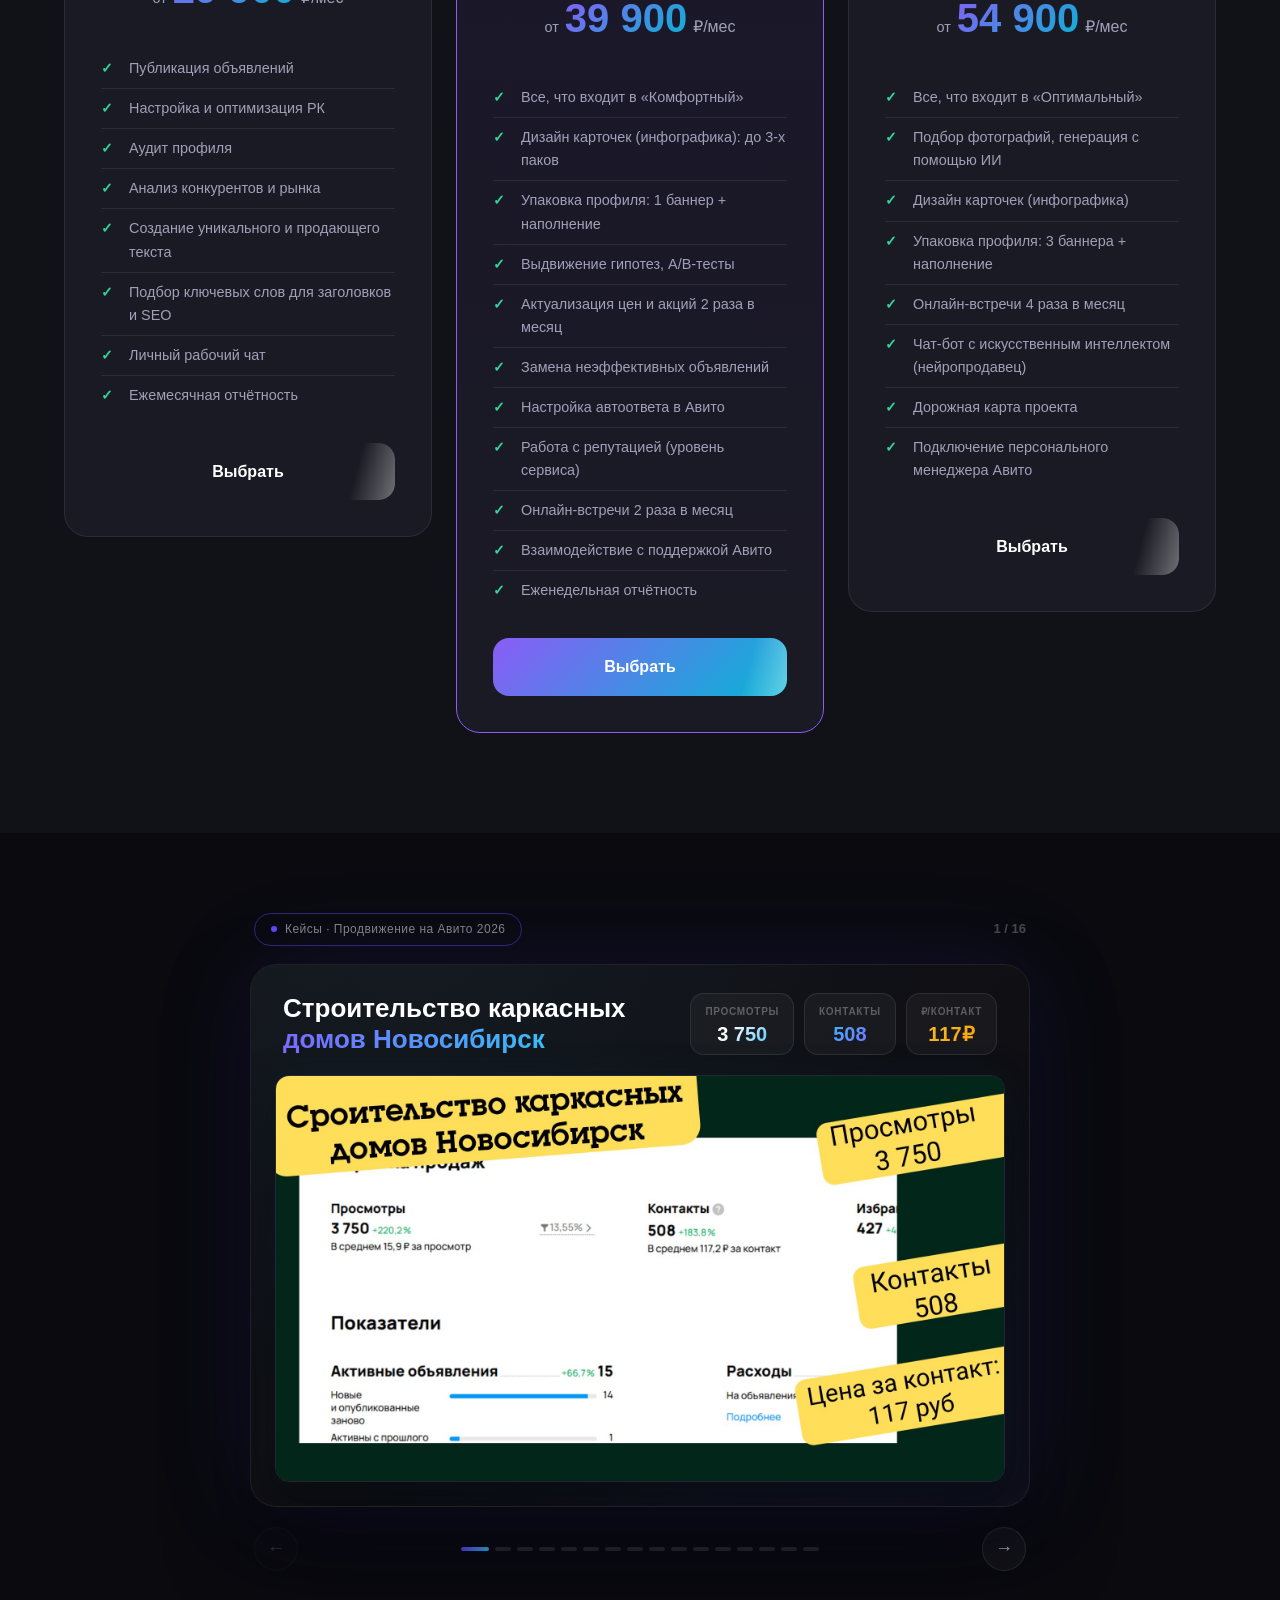
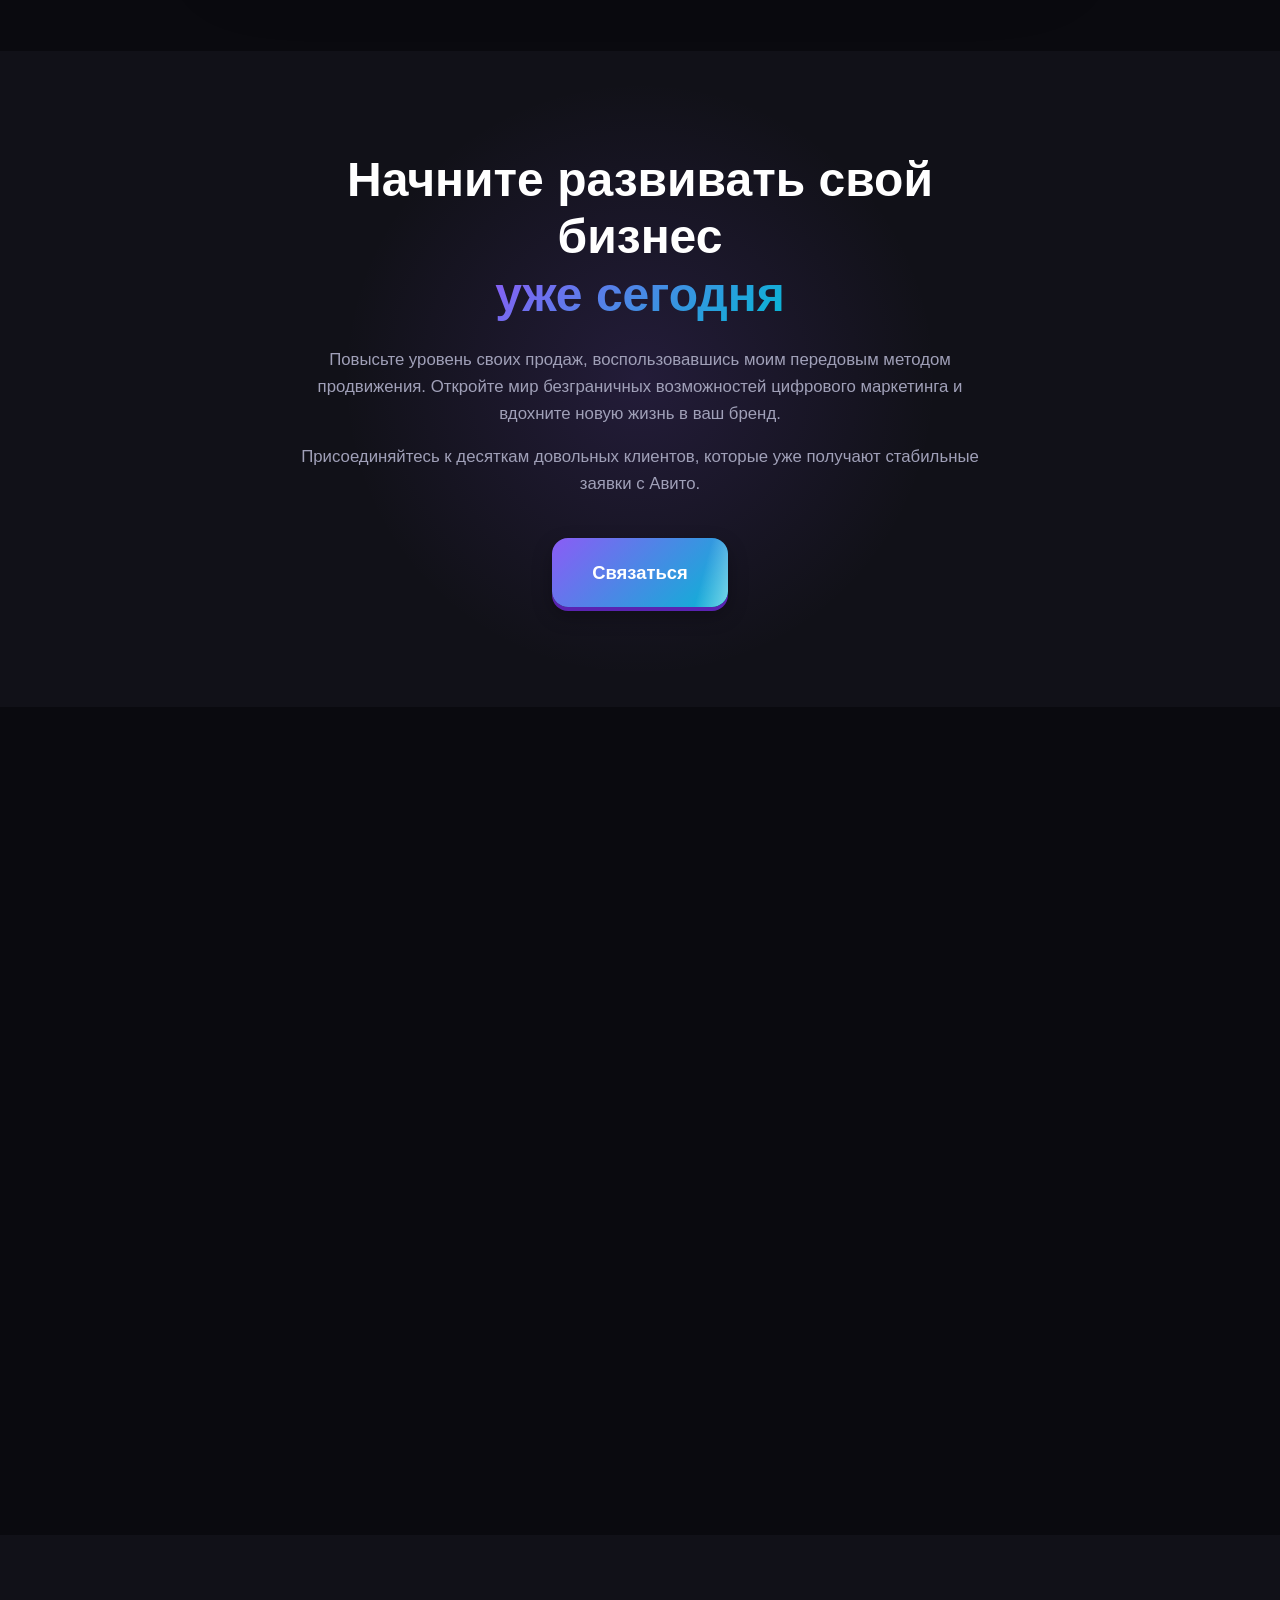
==== commit fc38ba6d: "Удалён блок бид-менеджера Co-Authored-By: Владислав крылов <krylowmedia@gmail.com>" ====
--- a/index.html
+++ b/index.html
@@ -1000,36 +1000,6 @@
             <button class="nc-nav-btn" id="ncPrev" disabled>&#8592;</button>
             <div class="nc-dots" id="ncDots"></div>
             <button class="nc-nav-btn" id="ncNext">&#8594;</button>
-        </div>
-    </div>
-</section>
-
-<!-- ===== BID-MANAGER EXAMPLES ===== -->
-<section class="section bidmanager-section" id="bidmanager">
-    <div class="container">
-        <div class="section-header animate-on-scroll">
-            <div class="nc-badge"><span class="nc-bdot"></span>Бид-менеджер</div>
-            <h2 class="section-title">Примеры правильной настройки <span class="gradient-text">бид-менеджера ставок</span></h2>
-        </div>
-        <div class="bm-carousel">
-            <div class="bm-top-label">
-                <div class="nc-badge"><span class="nc-bdot"></span>Бид-менеджер · Настройка ставок</div>
-                <div class="bm-counter" id="bmCounter">1 / 5</div>
-            </div>
-            <div class="bm-track-wrap">
-                <div class="bm-track" id="bmTrack">
-                    <div class="bm-slide"><img src="assets/images/bidmanager/bid1.jpg" alt="Настройка бид-менеджера — пример 1" loading="lazy"></div>
-                    <div class="bm-slide"><img src="assets/images/bidmanager/bid2.jpg" alt="Настройка бид-менеджера — пример 2" loading="lazy"></div>
-                    <div class="bm-slide"><img src="assets/images/bidmanager/bid3.jpg" alt="Настройка бид-менеджера — пример 3" loading="lazy"></div>
-                    <div class="bm-slide"><img src="assets/images/bidmanager/bid4.jpg" alt="Настройка бид-менеджера — пример 4" loading="lazy"></div>
-                    <div class="bm-slide"><img src="assets/images/bidmanager/bid5.jpg" alt="Настройка бид-менеджера — пример 5" loading="lazy"></div>
-                </div>
-            </div>
-            <div class="bm-nav">
-                <button class="bm-nav-btn" id="bmPrev" disabled>&#8592;</button>
-                <div class="nc-dots" id="bmDots"></div>
-                <button class="bm-nav-btn" id="bmNext">&#8594;</button>
-            </div>
         </div>
     </div>
 </section>
--- a/styles.css
+++ b/styles.css
@@ -1178,96 +1178,6 @@
     font-size: 0.85rem;
     color: var(--text-secondary);
     line-height: 1.7;
-}
-
-/* ===== BID-MANAGER CAROUSEL ===== */
-.bidmanager-section { background: var(--bg-dark); }
-.bm-carousel {
-    position: relative;
-    z-index: 1;
-    width: 780px;
-    max-width: 100%;
-    margin: 32px auto 0;
-}
-.bm-top-label {
-    display: flex;
-    align-items: center;
-    justify-content: space-between;
-    margin-bottom: 18px;
-    padding: 0 4px;
-}
-.bm-track-wrap {
-    overflow: hidden;
-    border-radius: 26px;
-    border: 1px solid rgba(255, 255, 255, 0.09);
-    box-shadow: 0 0 100px rgba(91, 74, 255, 0.13), 0 40px 80px rgba(0, 0, 0, 0.6);
-    position: relative;
-}
-.bm-track-wrap::before {
-    content: '';
-    position: absolute;
-    top: -1px;
-    left: 50%;
-    transform: translateX(-50%);
-    width: 55%;
-    height: 1px;
-    z-index: 2;
-    background: linear-gradient(90deg, transparent, rgba(91, 74, 255, 0.8), rgba(56, 189, 248, 0.8), transparent);
-}
-.bm-track {
-    display: flex;
-    transition: transform 0.55s cubic-bezier(0.77, 0, 0.18, 1);
-    will-change: transform;
-}
-.bm-slide {
-    min-width: 100%;
-    flex-shrink: 0;
-    background: linear-gradient(145deg, rgba(255, 255, 255, 0.04), rgba(255, 255, 255, 0.01));
-    position: relative;
-    overflow: hidden;
-}
-.bm-slide img {
-    width: 100%;
-    height: auto;
-    display: block;
-    object-fit: contain;
-}
-.bm-nav {
-    display: flex;
-    justify-content: center;
-    align-items: center;
-    gap: 20px;
-    margin-top: 20px;
-}
-.bm-nav-btn {
-    width: 44px;
-    height: 44px;
-    border-radius: 50%;
-    border: 1px solid rgba(255, 255, 255, 0.09);
-    background: rgba(255, 255, 255, 0.04);
-    color: #fff;
-    font-size: 18px;
-    cursor: pointer;
-    transition: all .2s;
-    display: flex;
-    align-items: center;
-    justify-content: center;
-}
-.bm-nav-btn:hover:not(:disabled) {
-    background: var(--primary);
-    border-color: var(--primary);
-}
-.bm-nav-btn:disabled {
-    opacity: 0.3;
-    cursor: default;
-}
-.bm-counter {
-    font-size: 13px;
-    color: rgba(255, 255, 255, 0.25);
-    font-weight: 600;
-    font-family: 'Onest', 'Inter', sans-serif;
-    min-width: 50px;
-    text-align: center;
 }
 
 /* ===== CTA ===== */
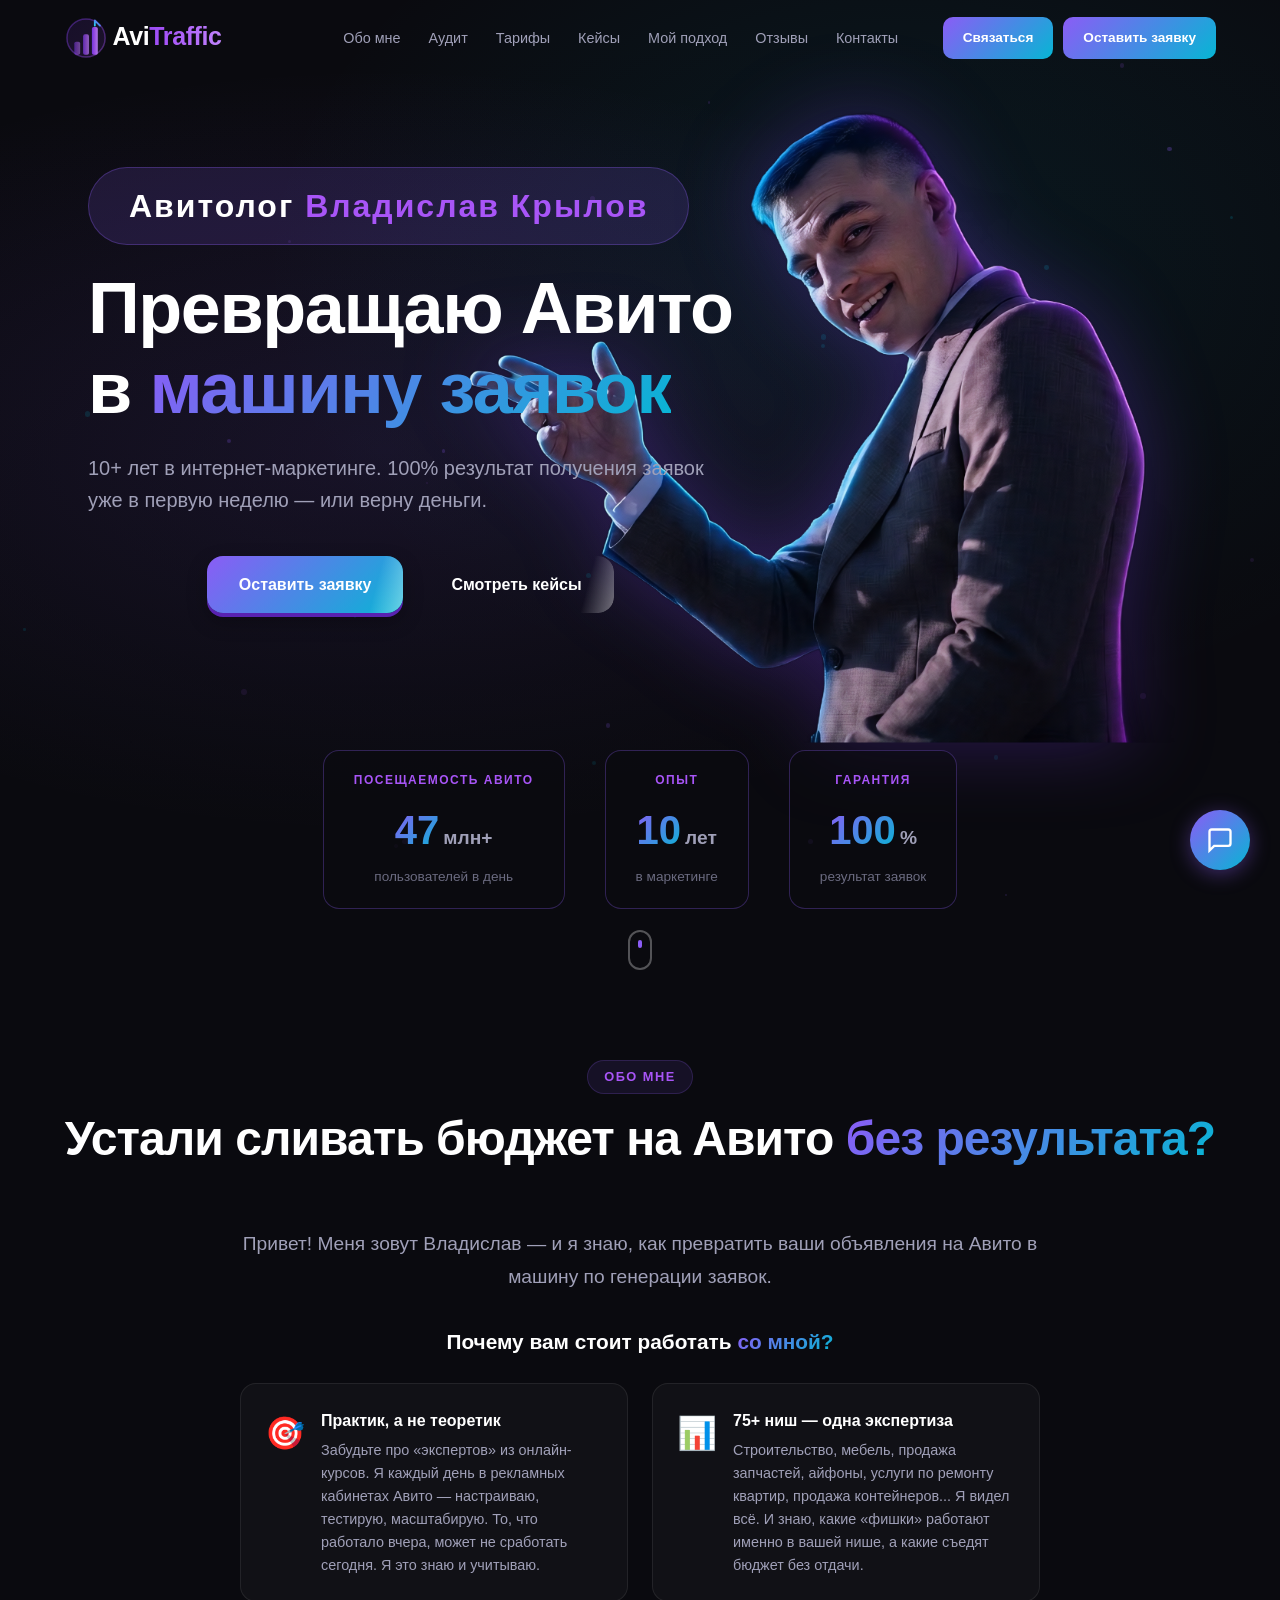
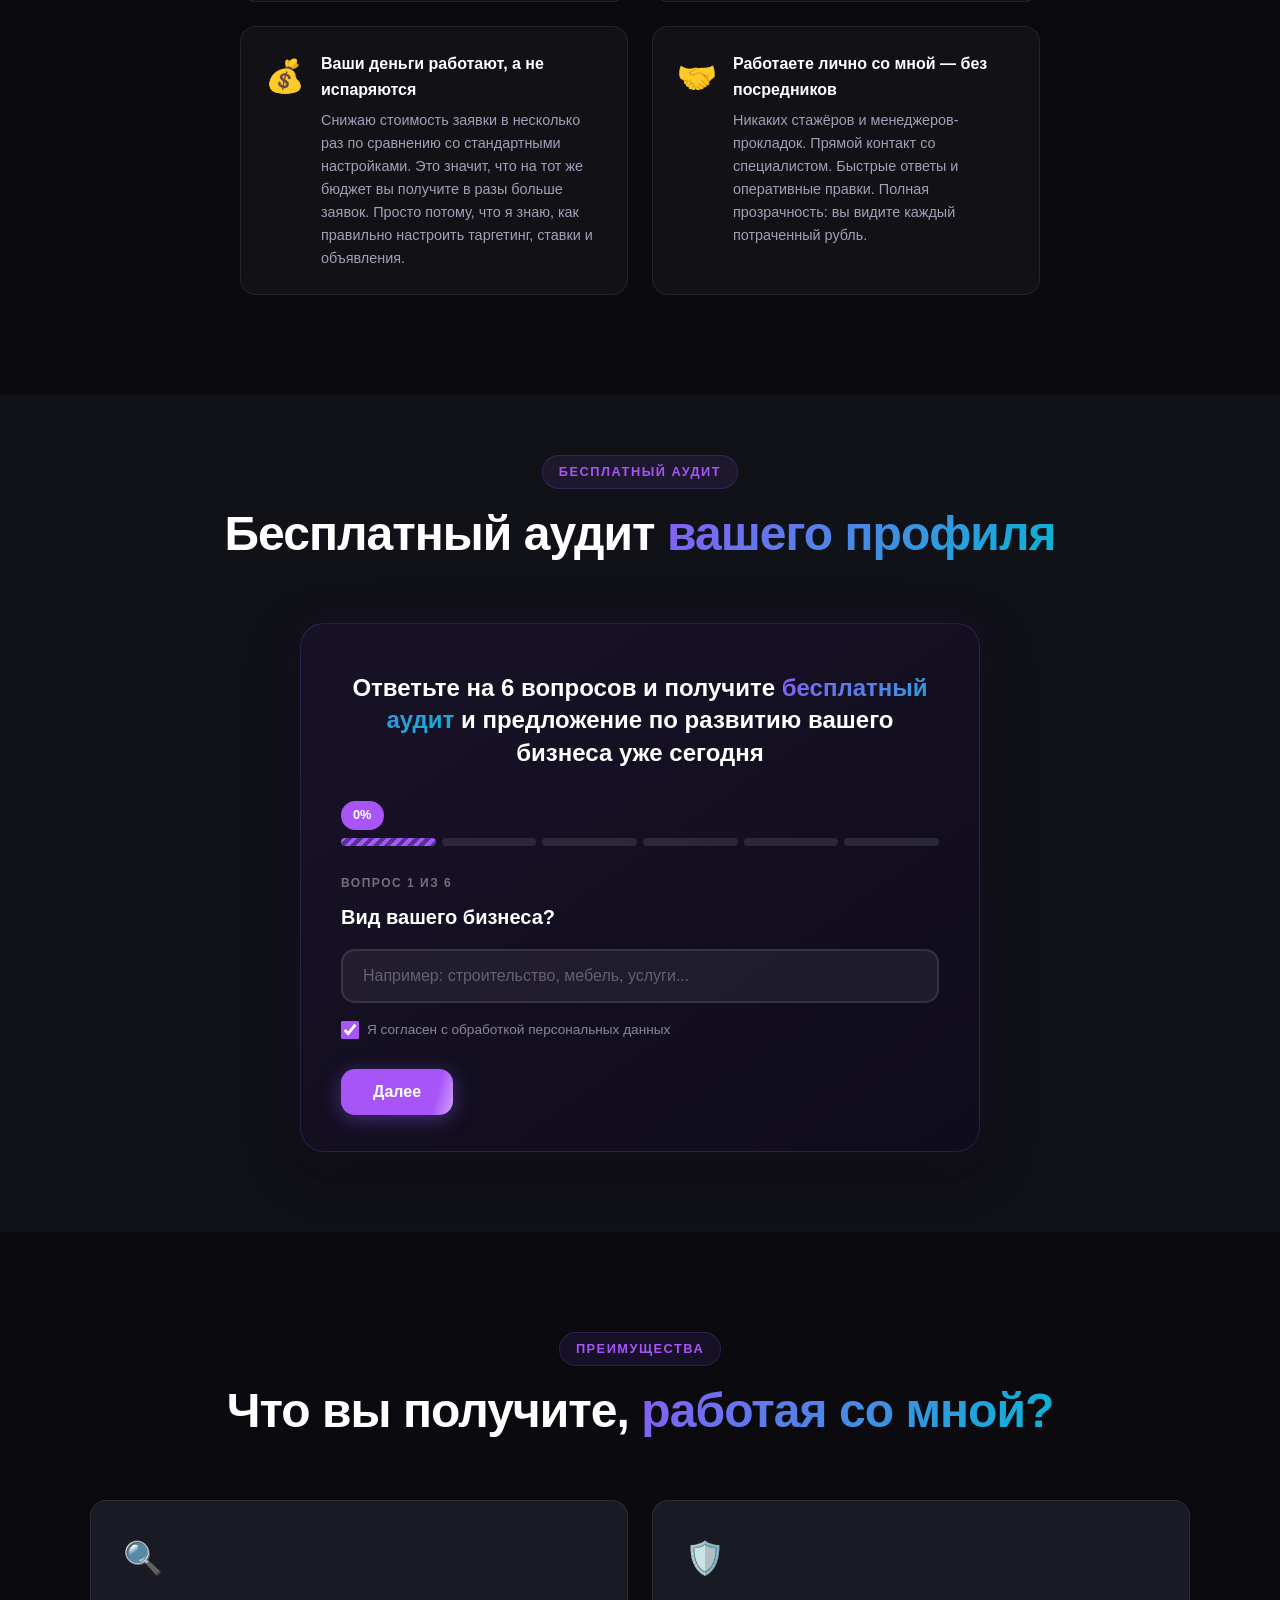
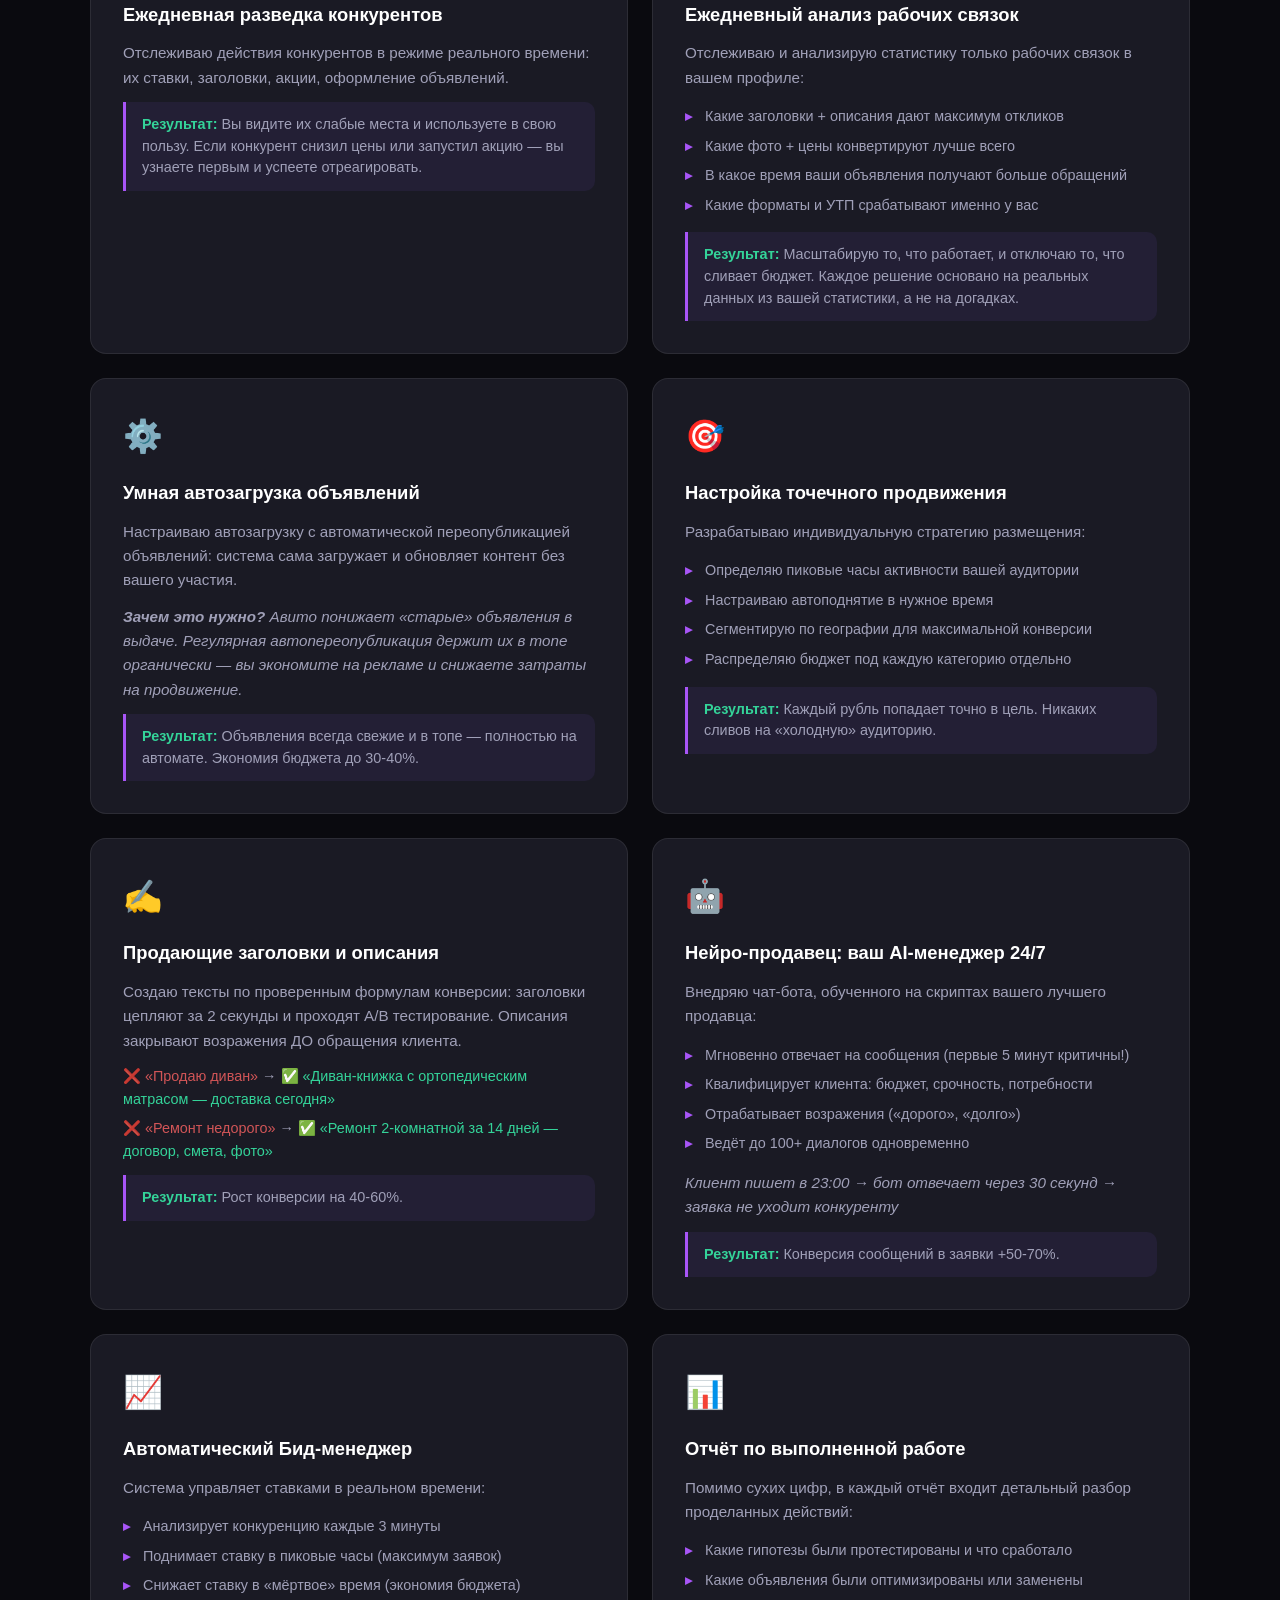
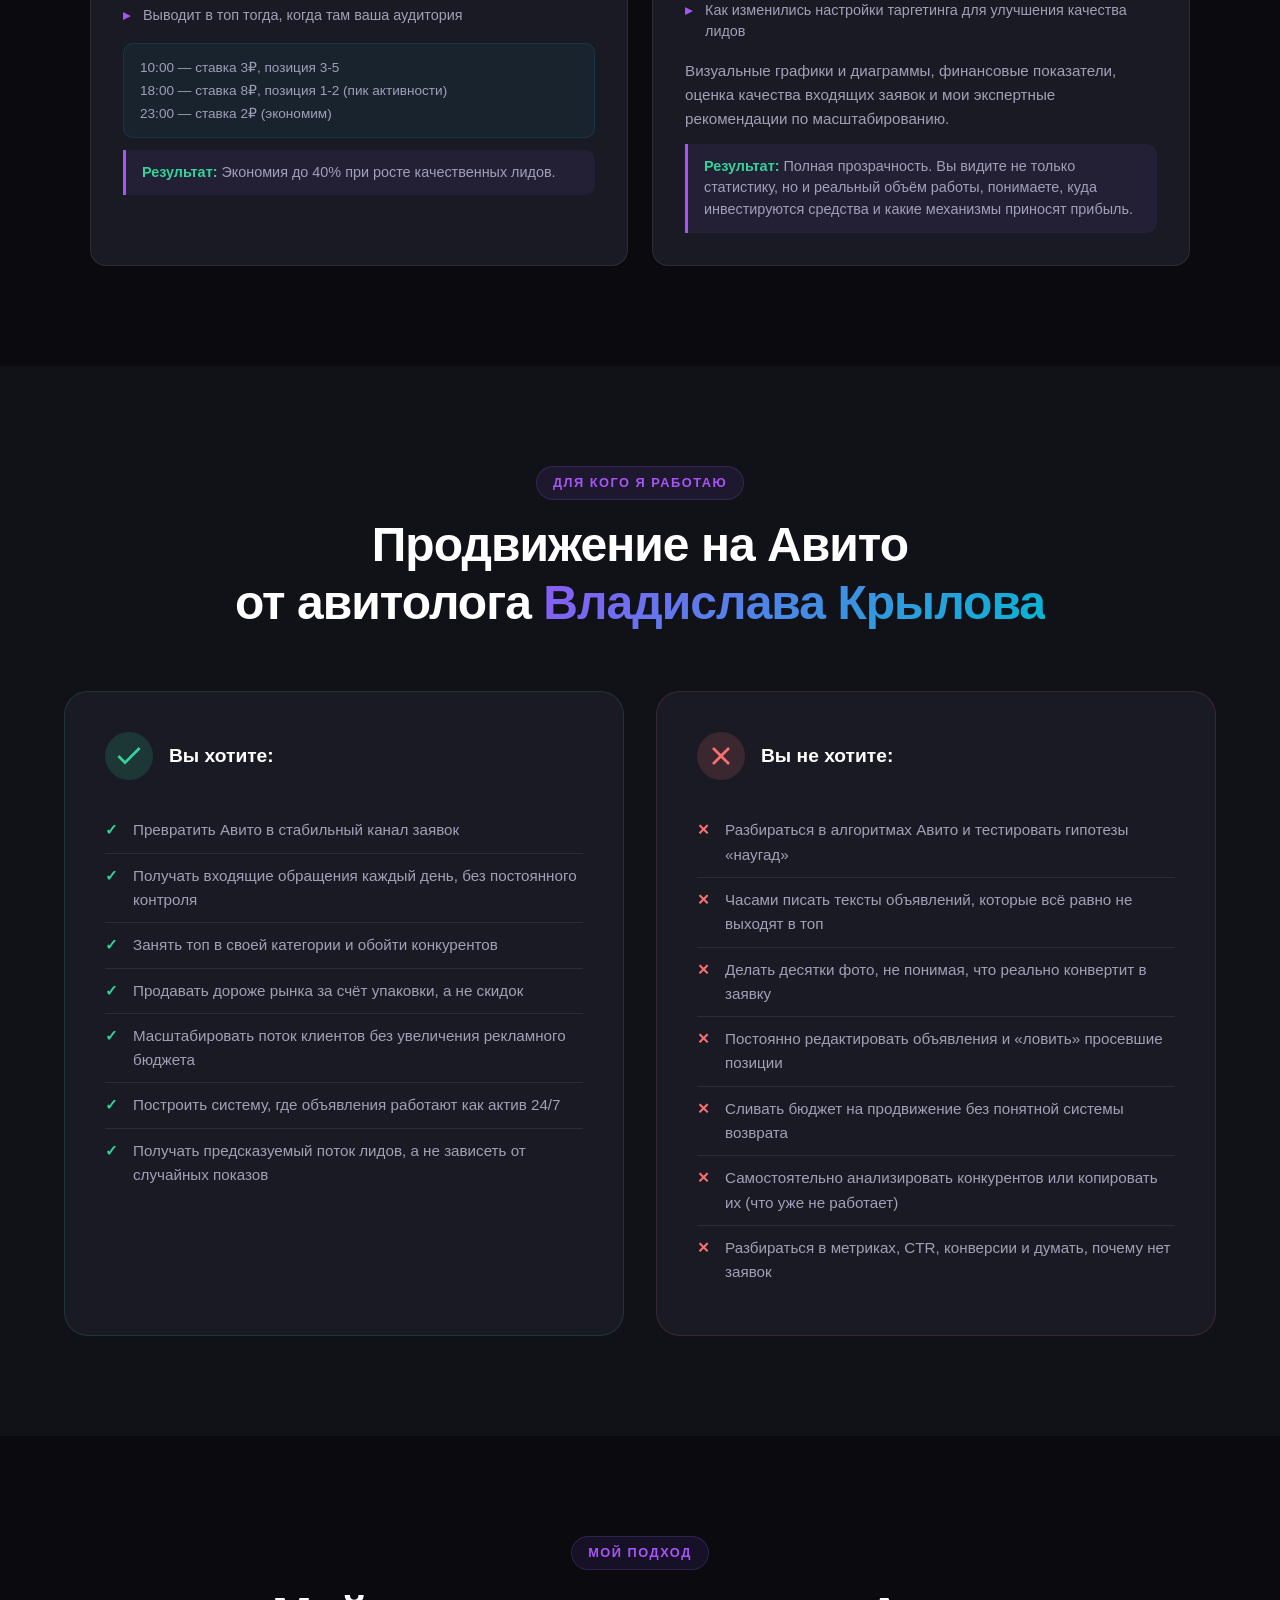
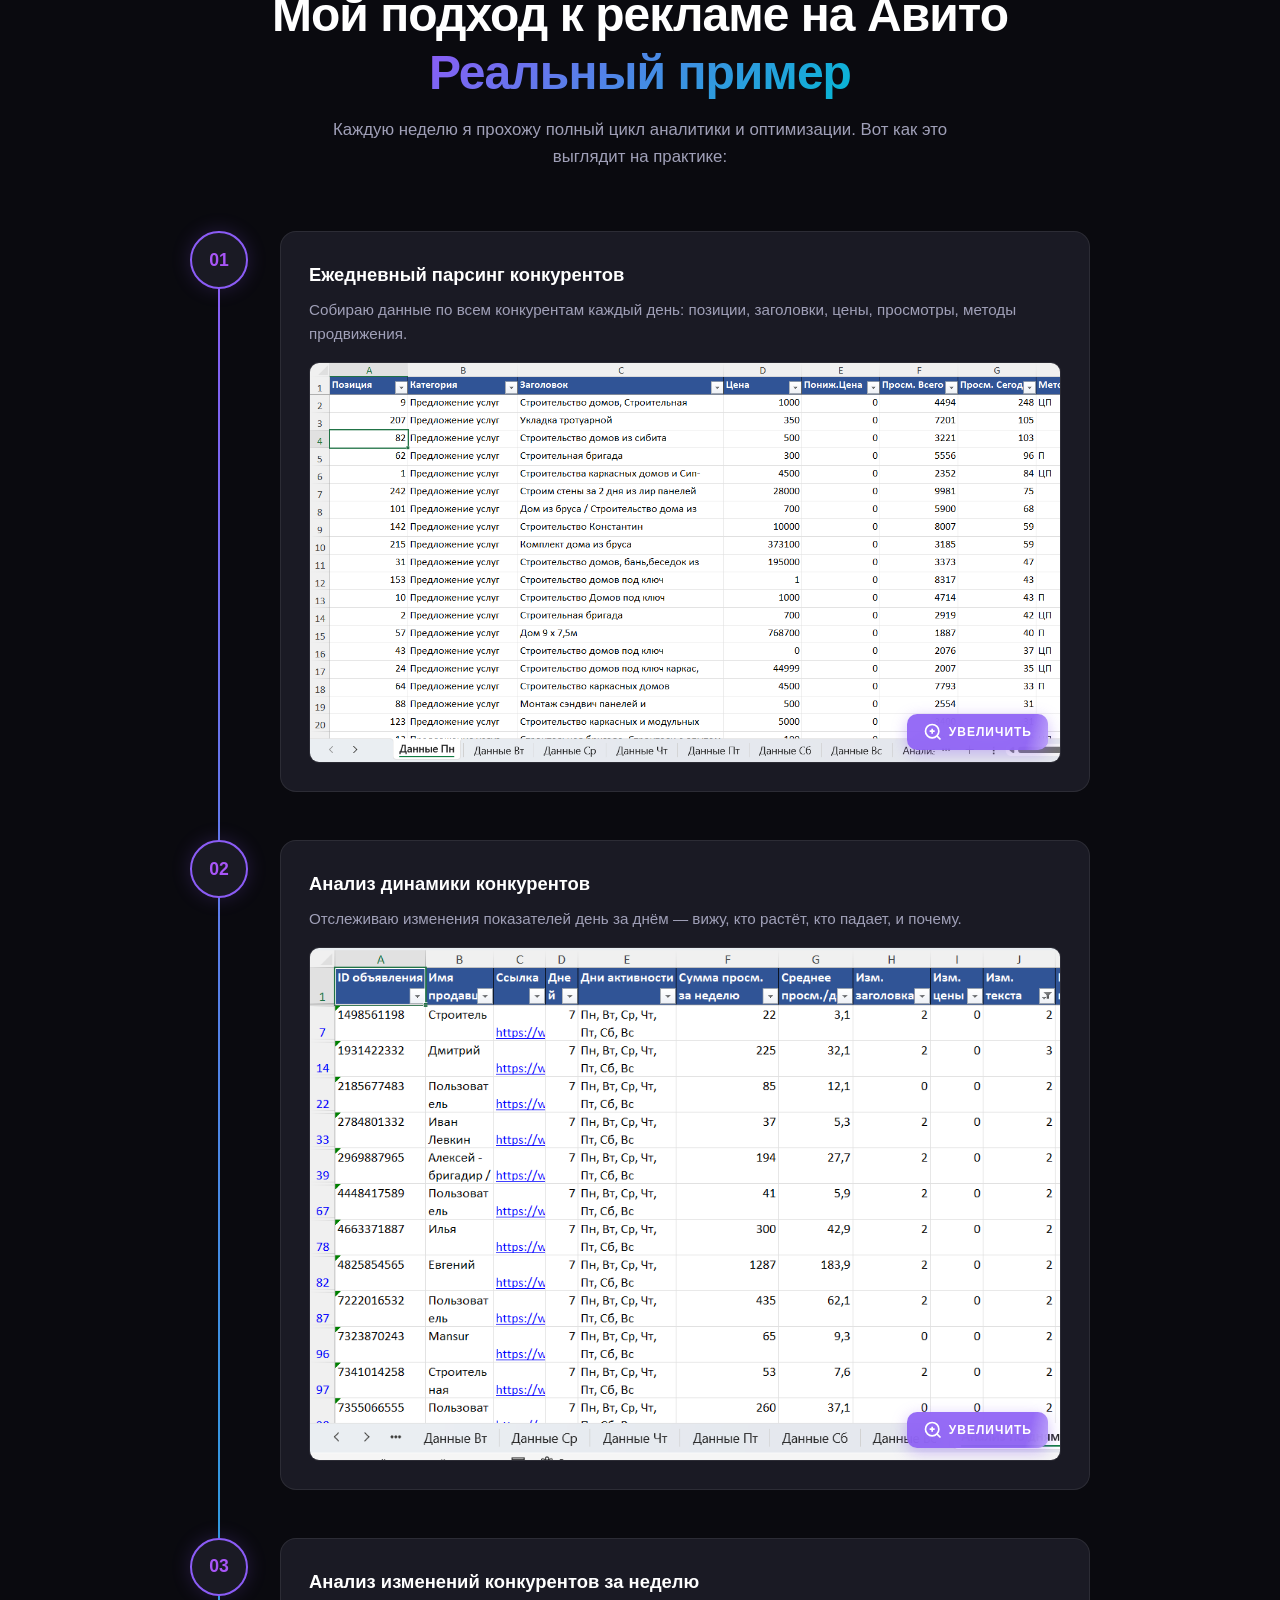
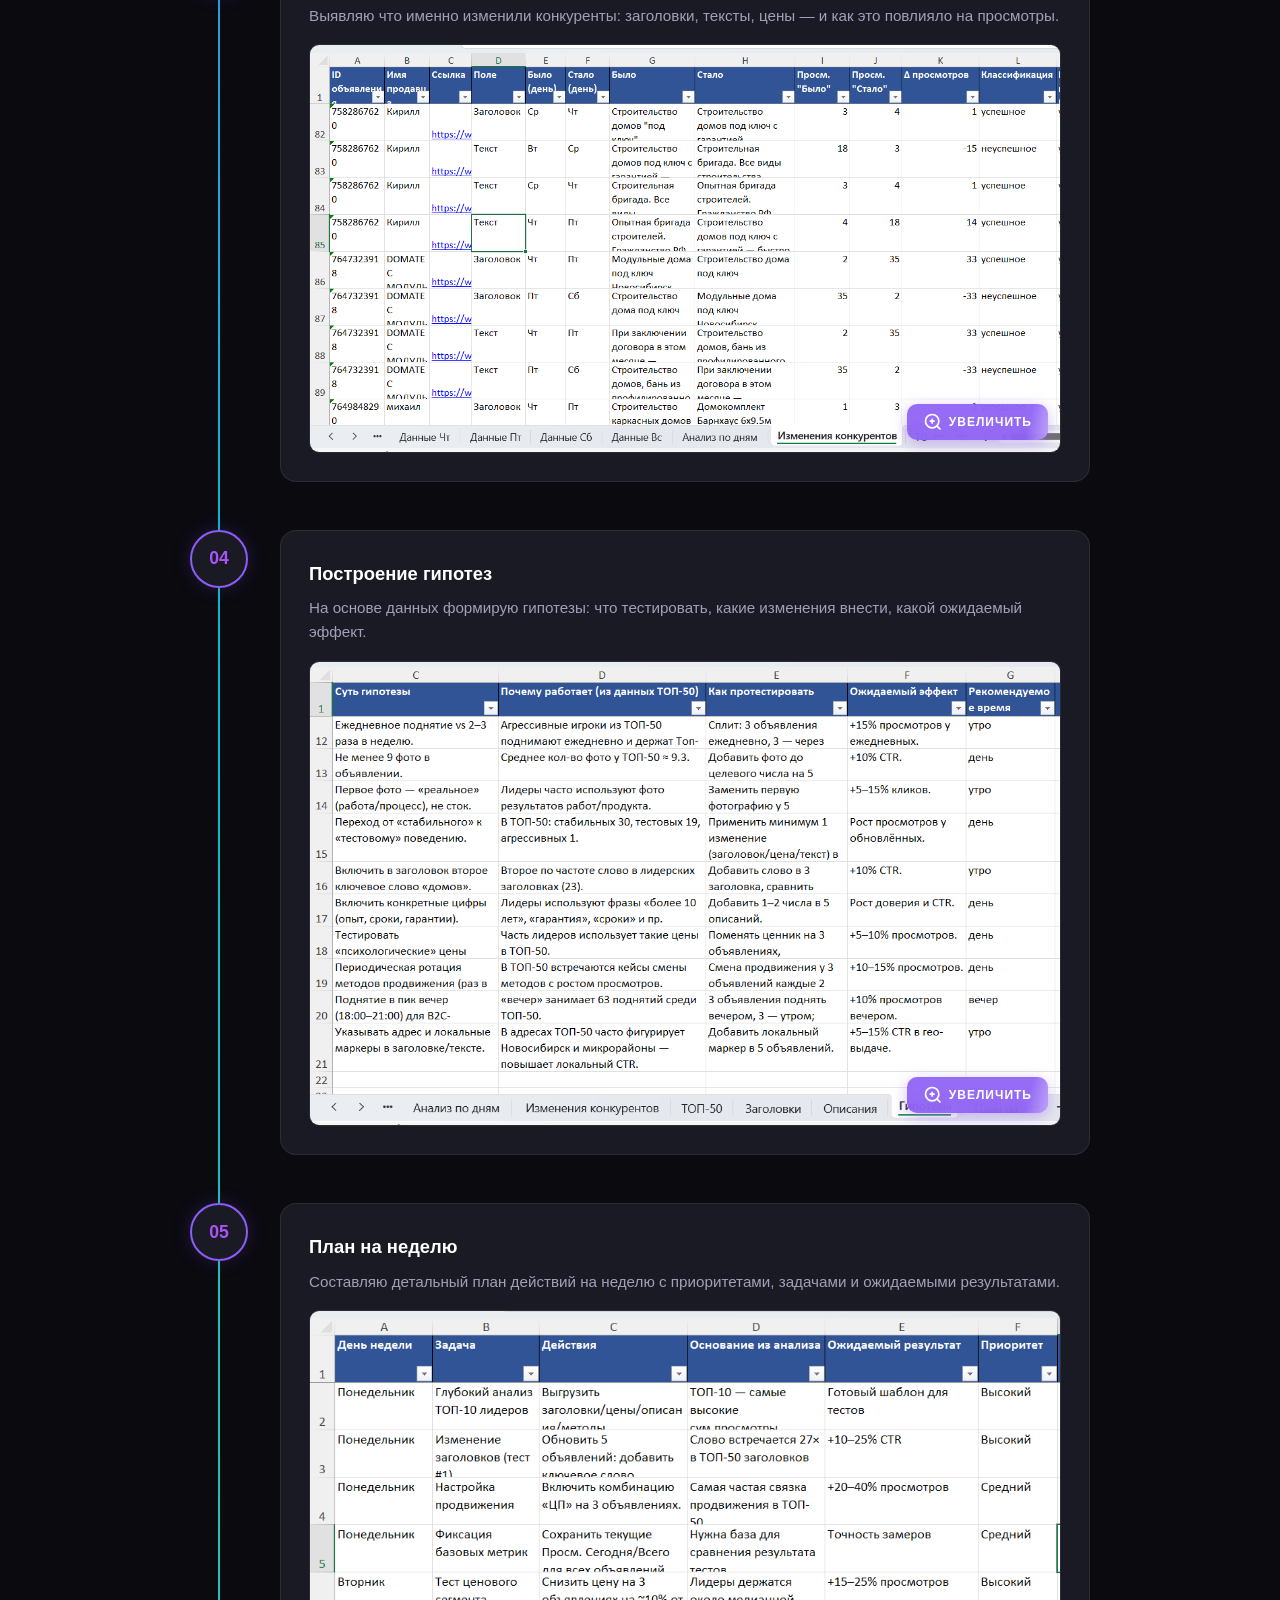
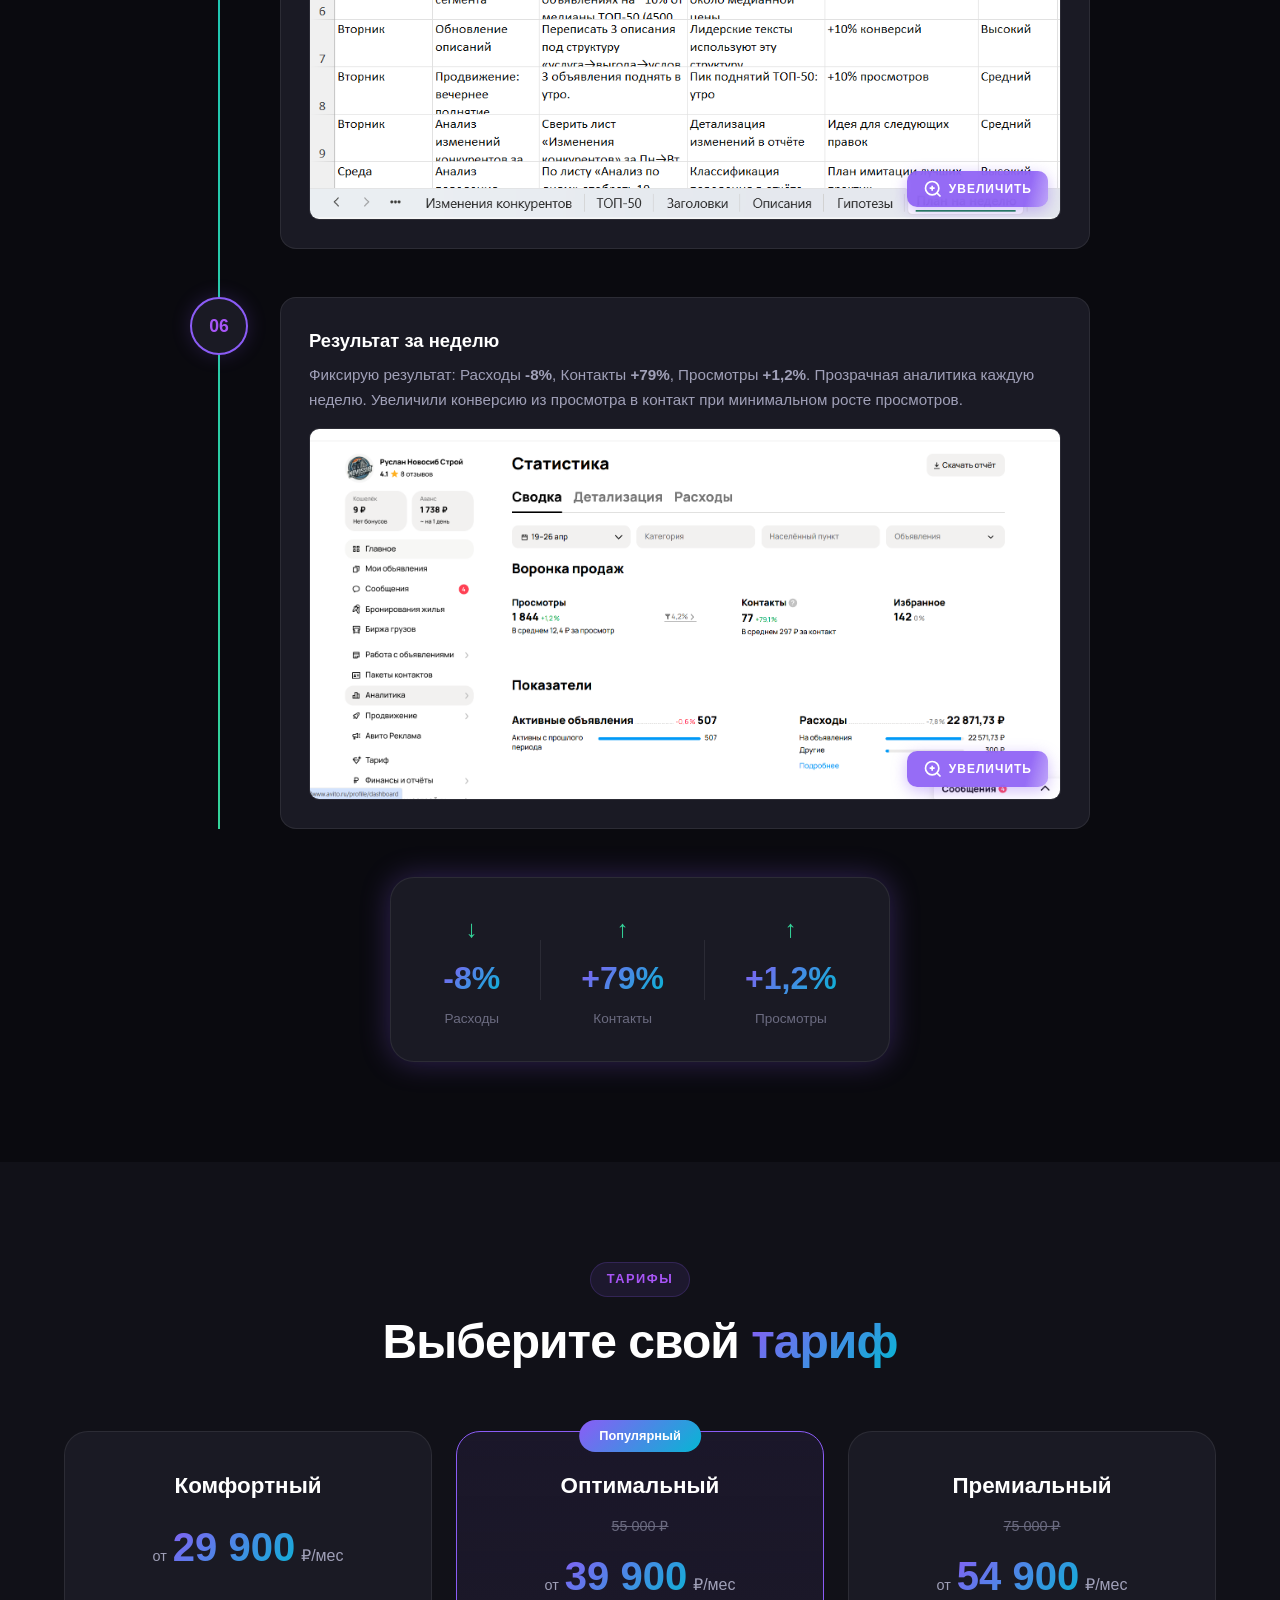
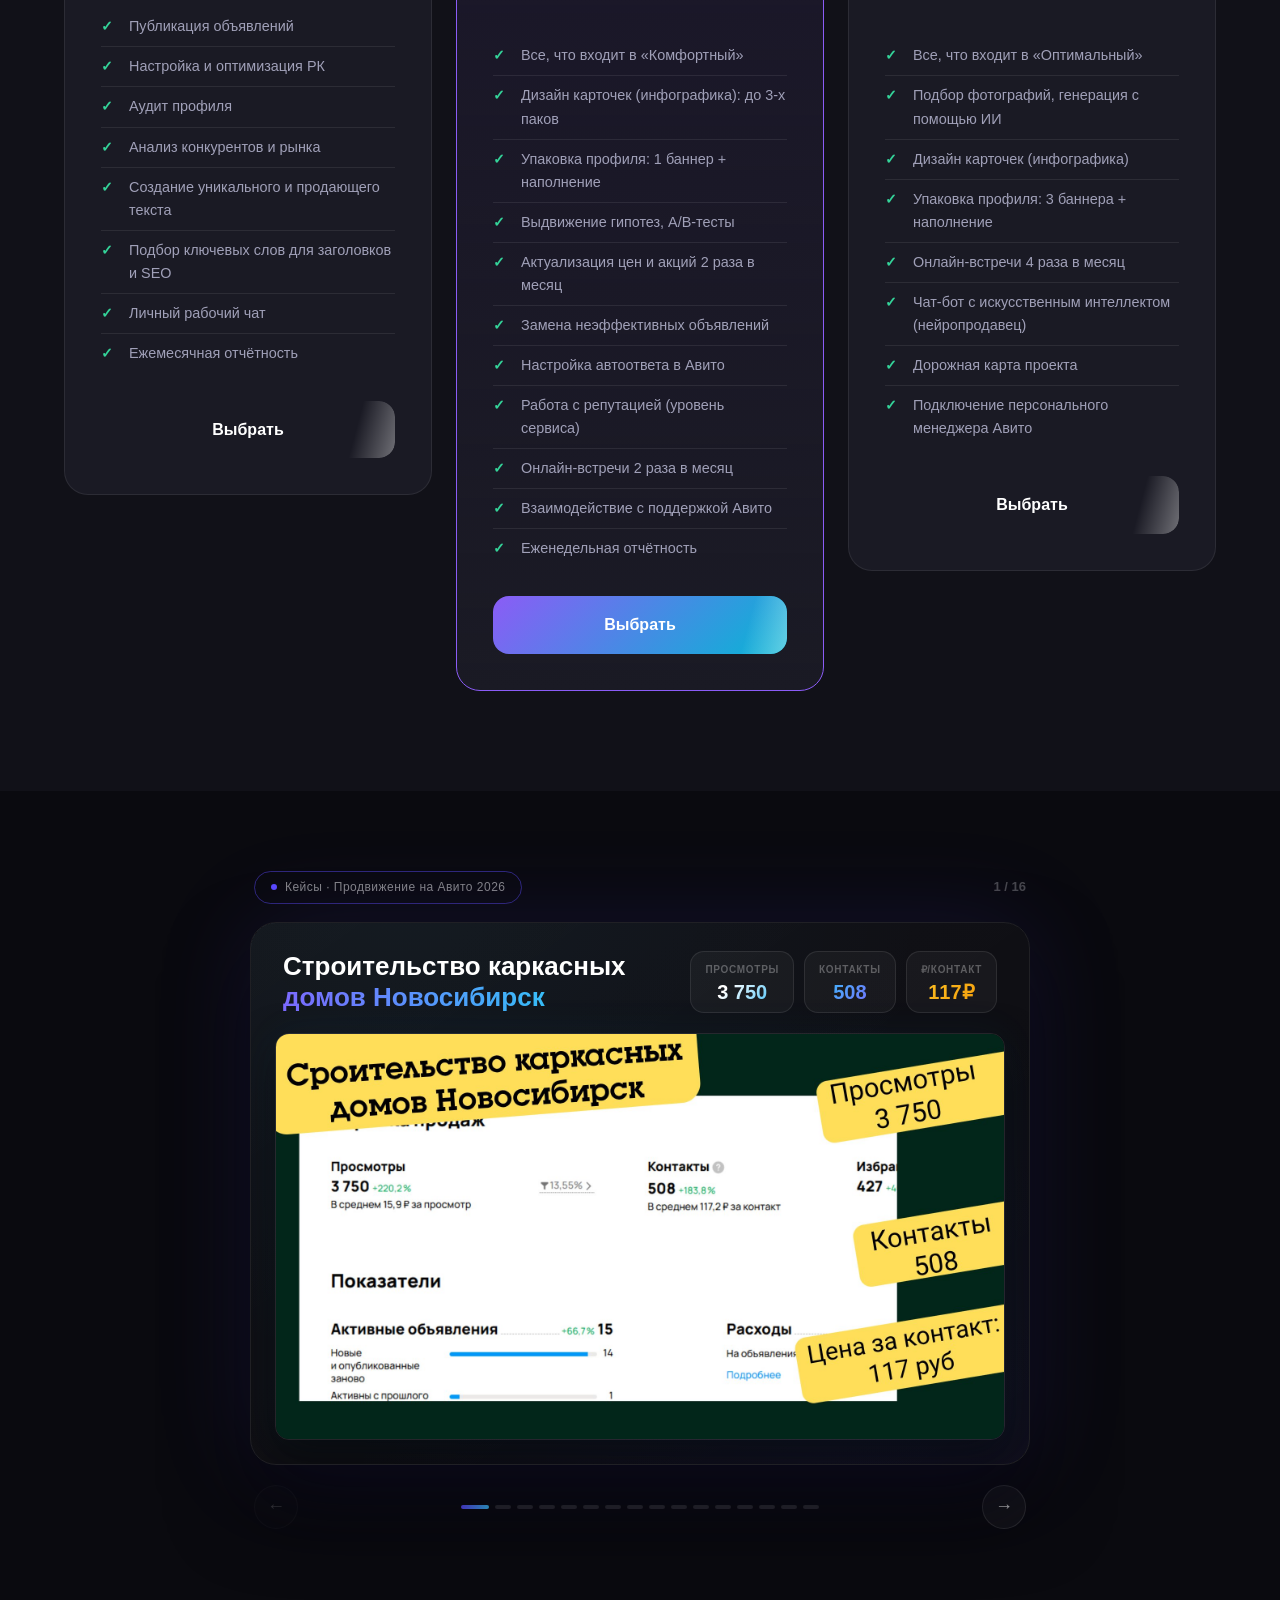
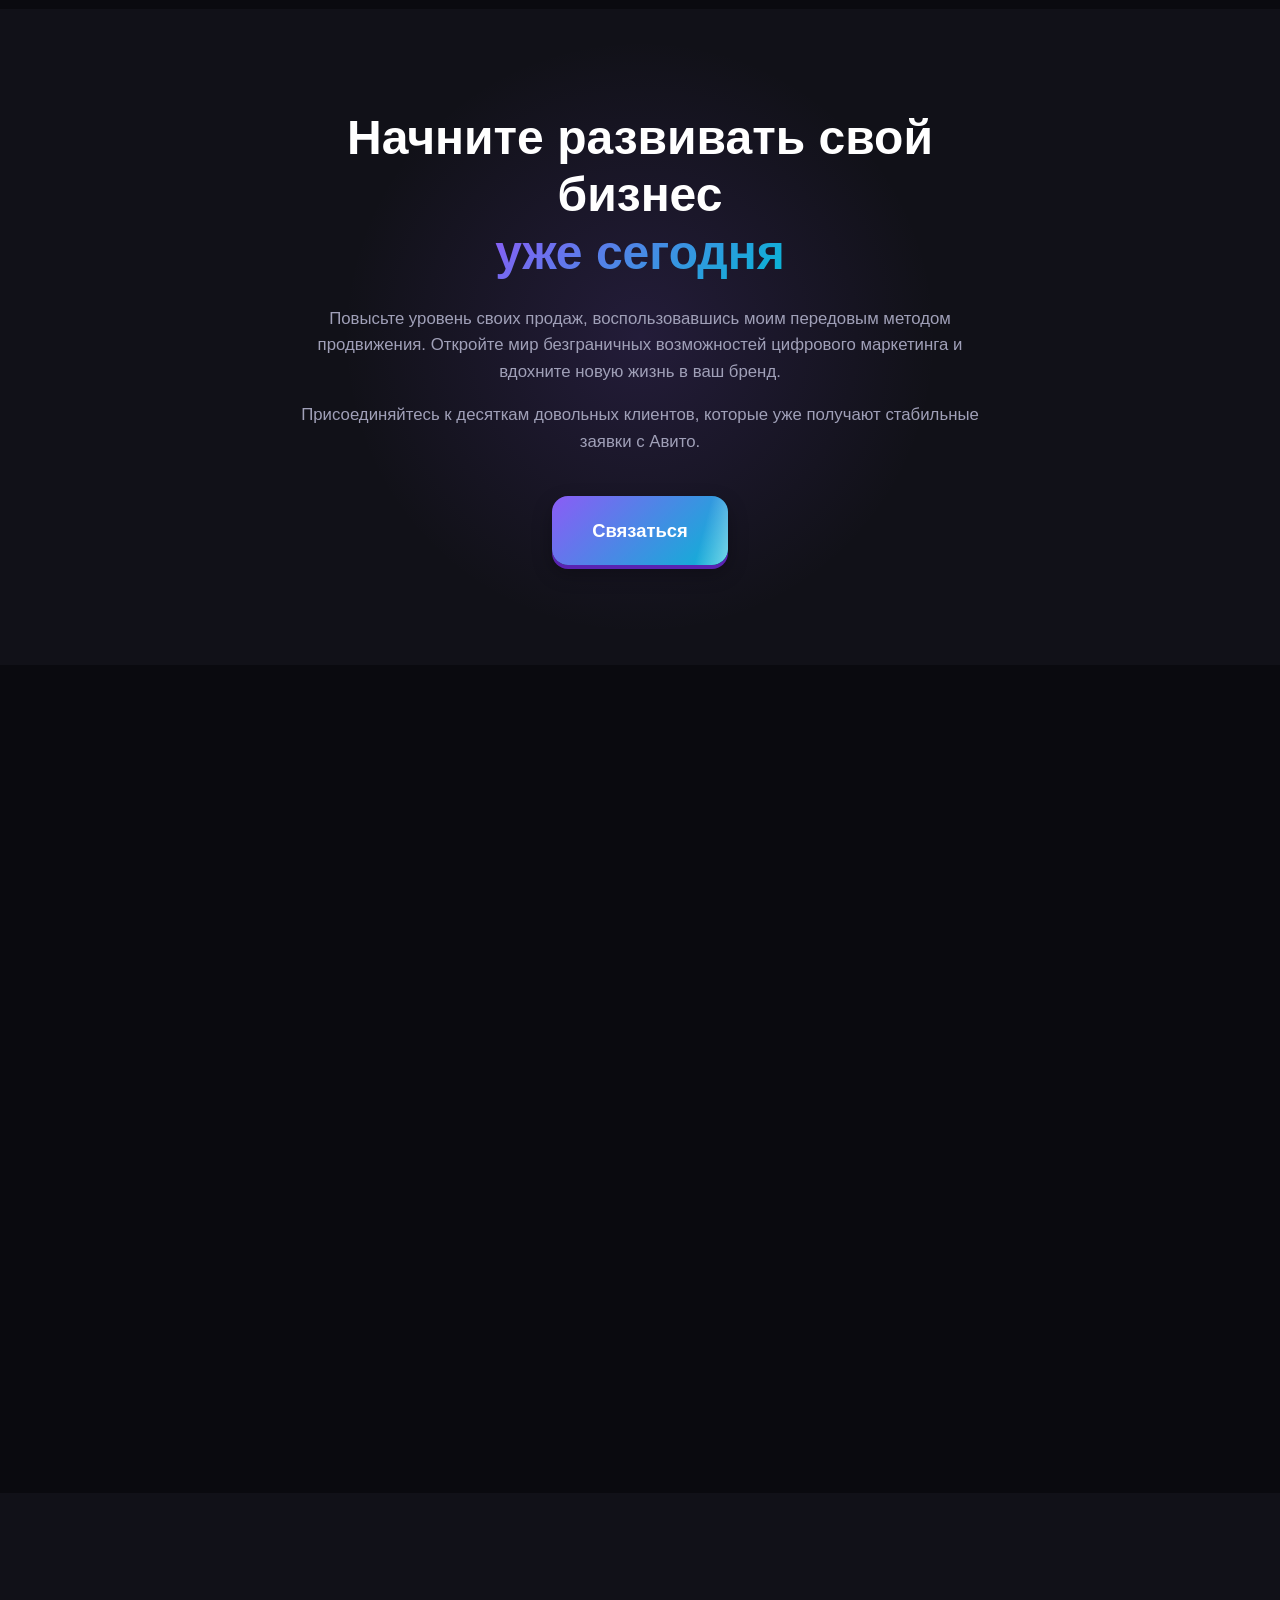
==== commit c21a3b98: "Обновлён скриншот статистики в блоке «Мой подход»: Расходы -8%, Контакты +79%, Просмотры +1.2% Co-Au" ====
--- a/index.html
+++ b/index.html
@@ -33,7 +33,7 @@
     <link rel="icon" href="assets/images/avitraffic-icon.svg" type="image/svg+xml">
     <link rel="apple-touch-icon" href="assets/images/avitraffic-icon.svg">
     <link href="https://fonts.googleapis.com/css2?family=Inter:wght@400;500;600;700;800;900&family=Onest:wght@400;600;700;900&display=swap" rel="stylesheet">
-    <link rel="stylesheet" href="styles.css?v=20260505b">
+    <link rel="stylesheet" href="styles.css?v=20260505c">
 </head>
 <body>
 
@@ -487,7 +487,7 @@
                 <div class="step-number">06</div>
                 <div class="step-content">
                     <h3>Результат за неделю</h3>
-                    <p>Фиксирую результат: Расходы <strong>-32%</strong>, Контакты <strong>+47%</strong>. Прозрачная аналитика каждую неделю. Исключили нецелевые просмотры и увеличили конверсию из просмотра в контакт.</p>
+                    <p>Фиксирую результат: Расходы <strong>-8%</strong>, Контакты <strong>+79%</strong>, Просмотры <strong>+1,2%</strong>. Прозрачная аналитика каждую неделю. Увеличили конверсию из просмотра в контакт при минимальном росте просмотров.</p>
                     <div class="step-screenshot" data-screenshot="assets/screenshots/step6-result.png">
                         <img src="assets/screenshots/step6-result.png" alt="Результат за неделю" loading="lazy">
                         <button class="btn-zoom" onclick="openLightbox('assets/screenshots/step6-result.png', 'Результат за неделю')">
@@ -503,14 +503,20 @@
             <div class="result-card">
                 <div class="result-item">
                     <span class="result-icon result-down">&#8595;</span>
-                    <span class="result-value">-32%</span>
+                    <span class="result-value">-8%</span>
                     <span class="result-label">Расходы</span>
                 </div>
                 <div class="result-divider"></div>
                 <div class="result-item">
                     <span class="result-icon result-up">&#8593;</span>
-                    <span class="result-value">+47%</span>
+                    <span class="result-value">+79%</span>
                     <span class="result-label">Контакты</span>
+                </div>
+                <div class="result-divider"></div>
+                <div class="result-item">
+                    <span class="result-icon result-up">&#8593;</span>
+                    <span class="result-value">+1,2%</span>
+                    <span class="result-label">Просмотры</span>
                 </div>
             </div>
         </div>
@@ -1453,6 +1459,6 @@
 }
 </script>
 
-<script src="script.js?v=20260505b"></script>
+<script src="script.js?v=20260505c"></script>
 </body>
 </html>
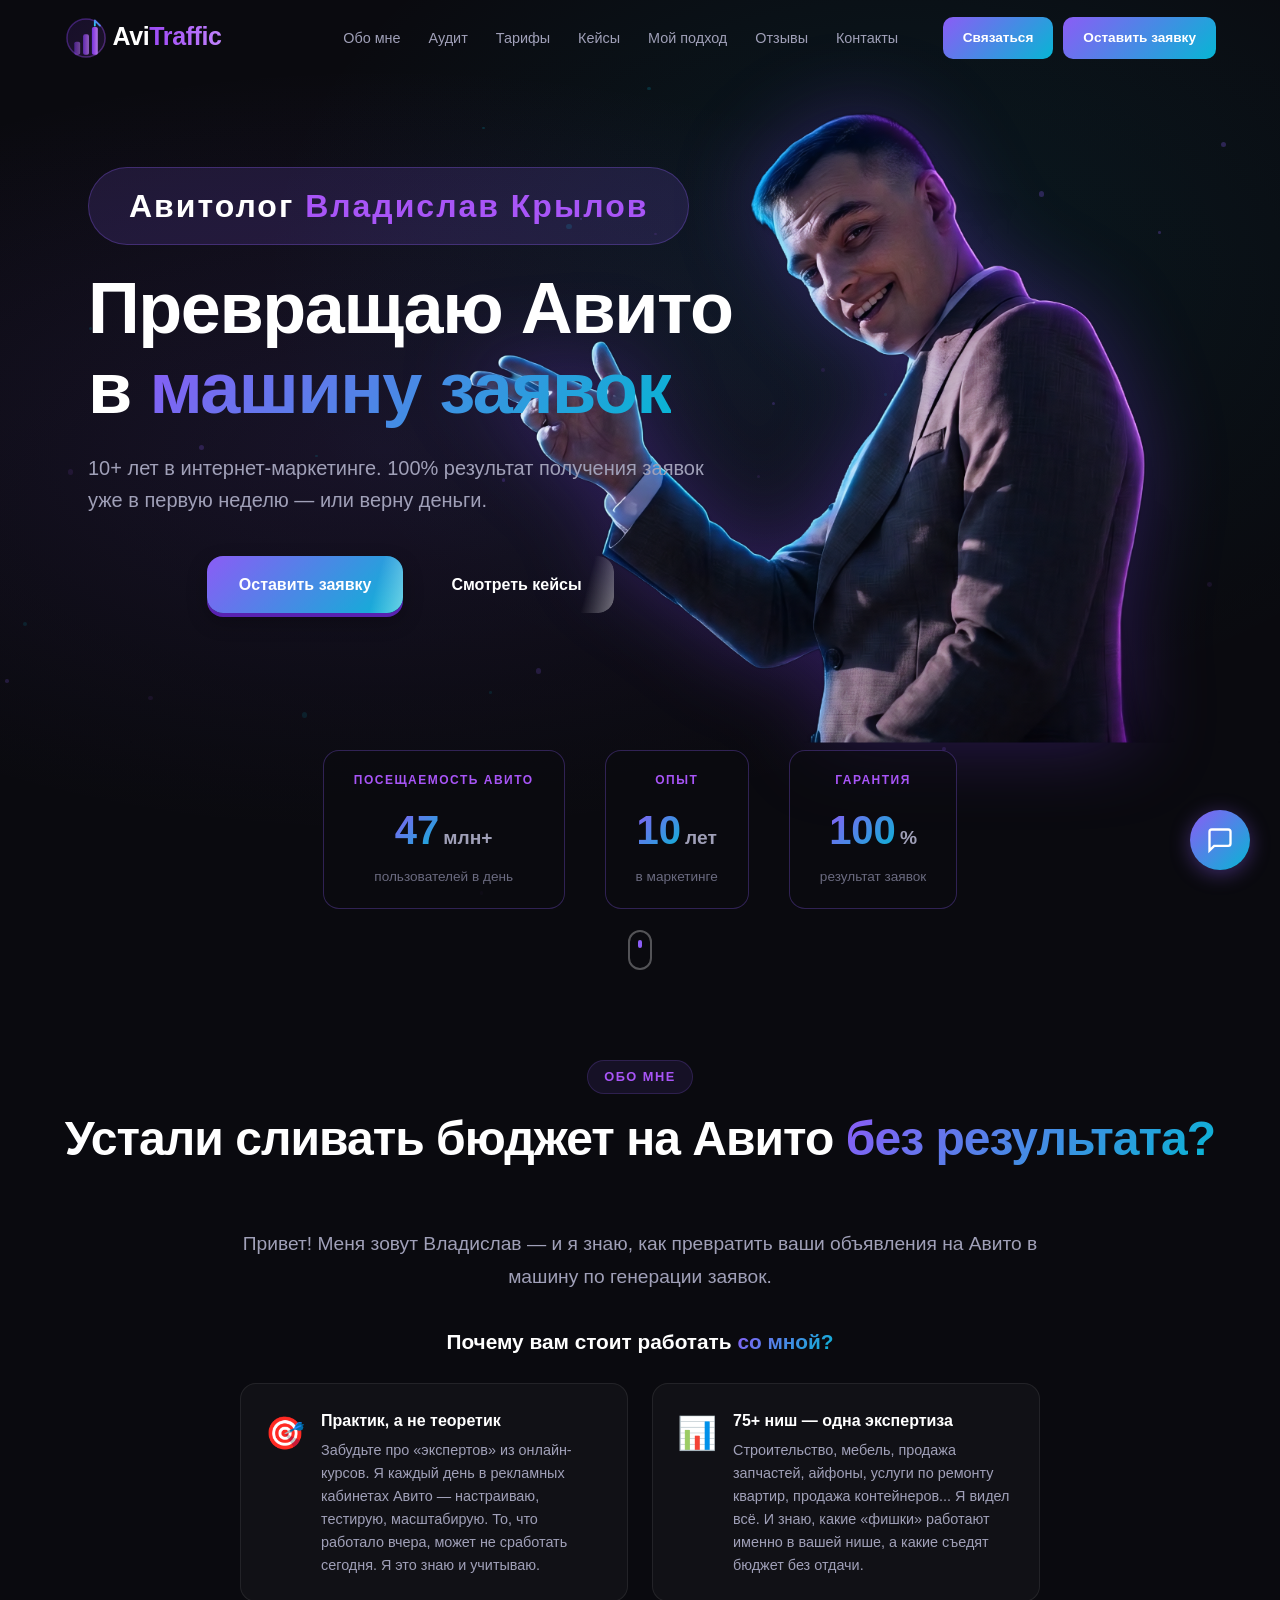
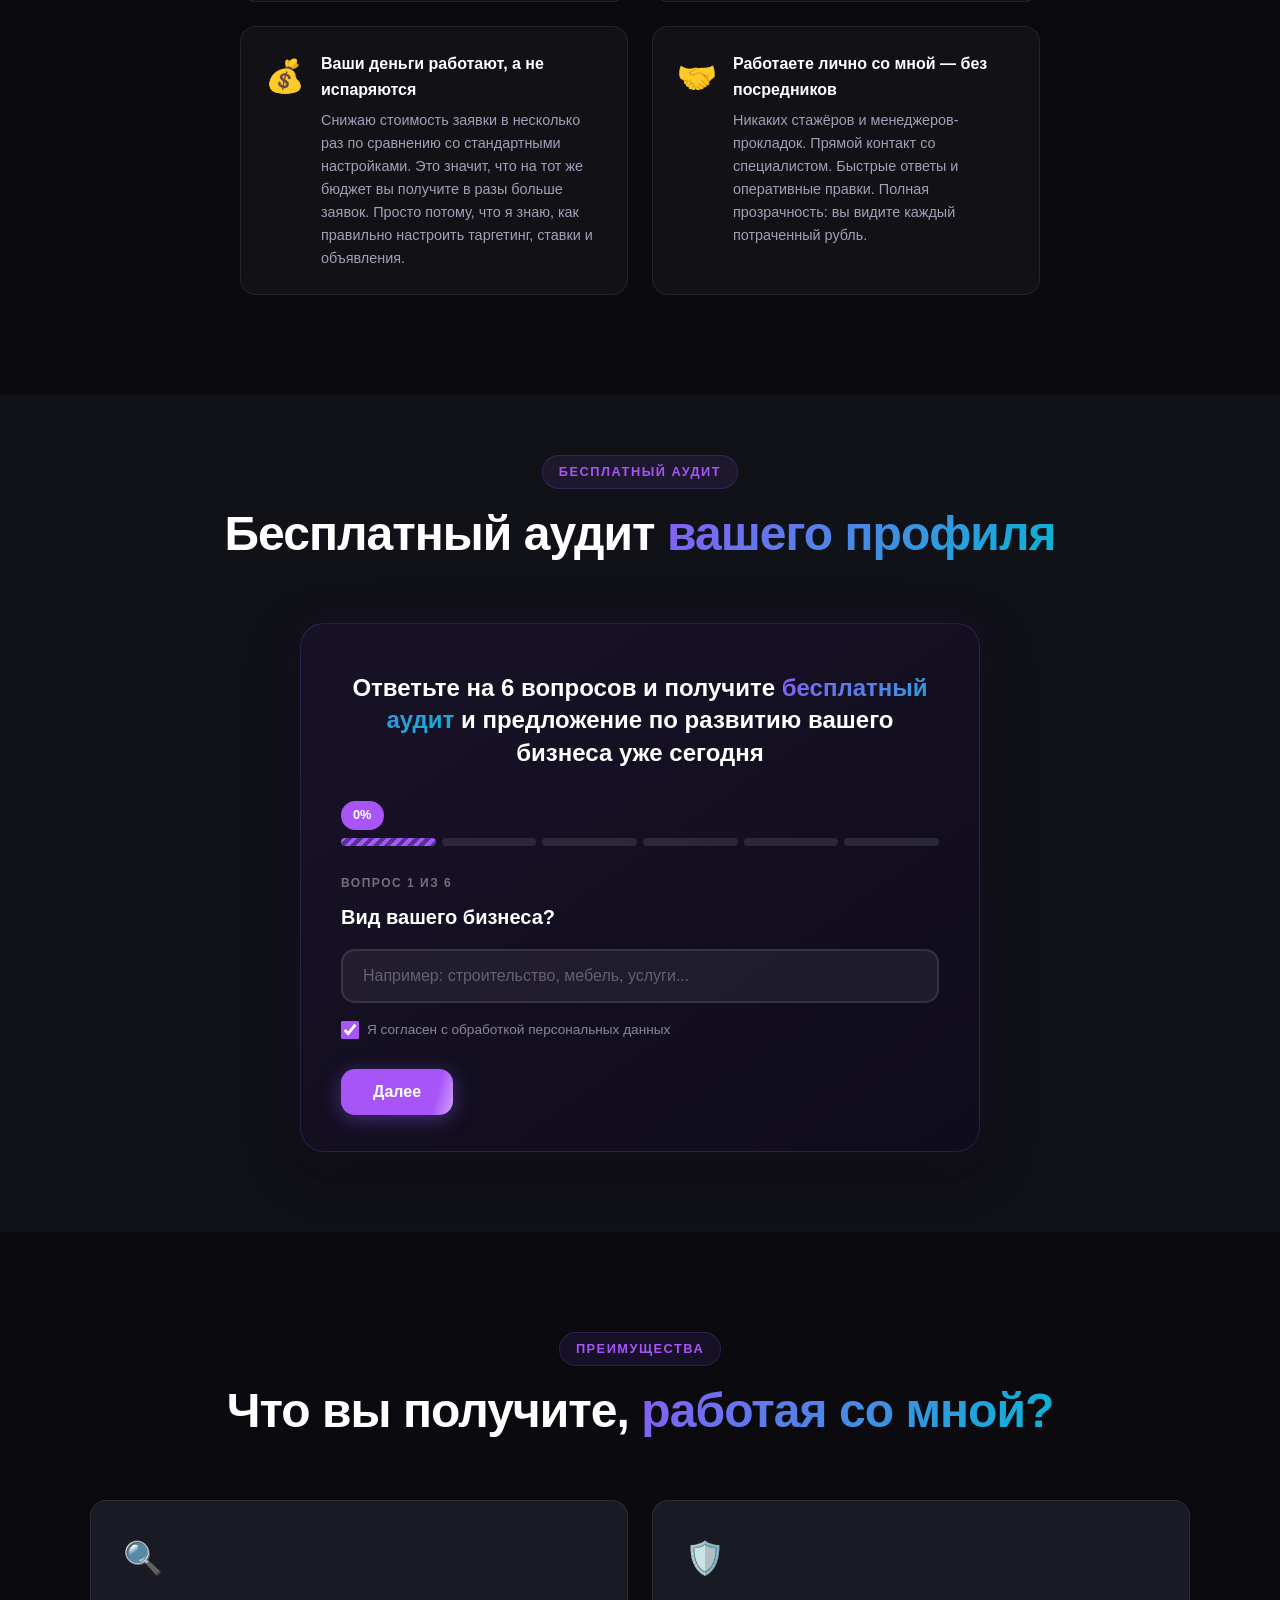
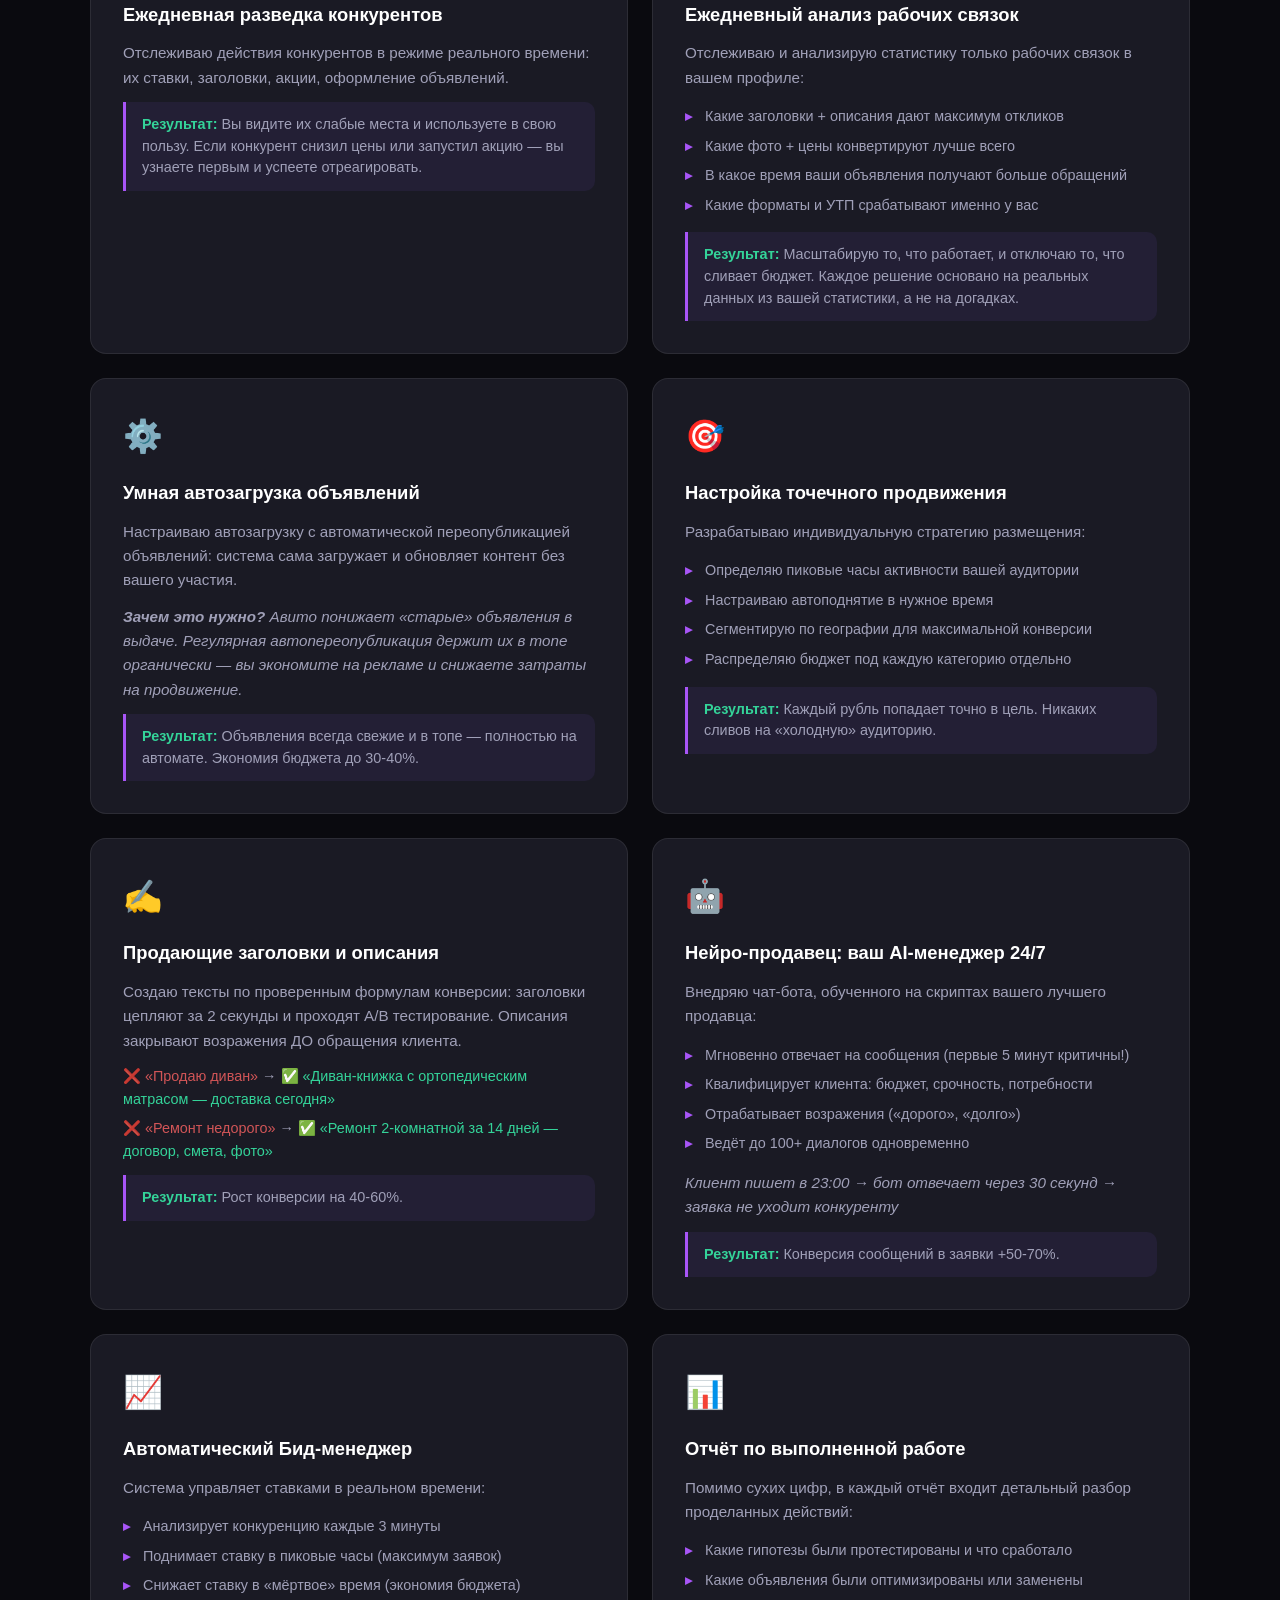
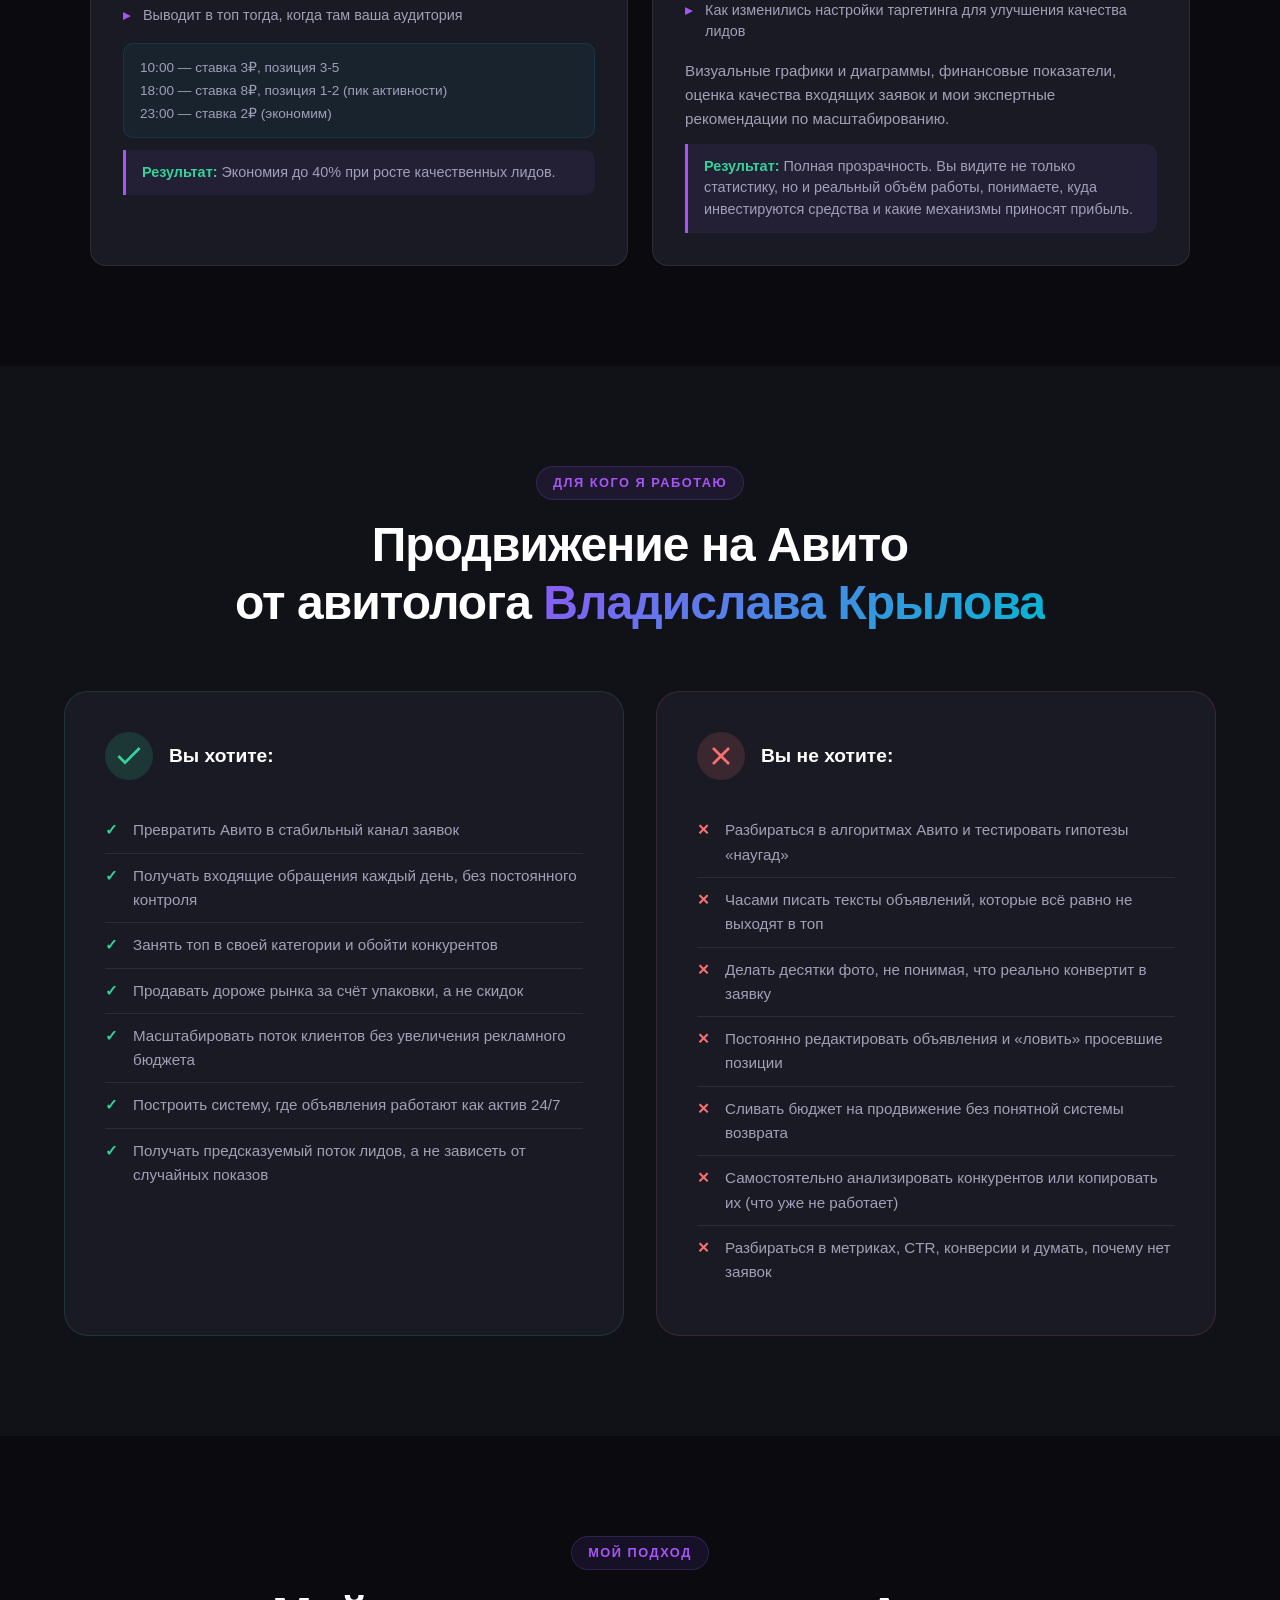
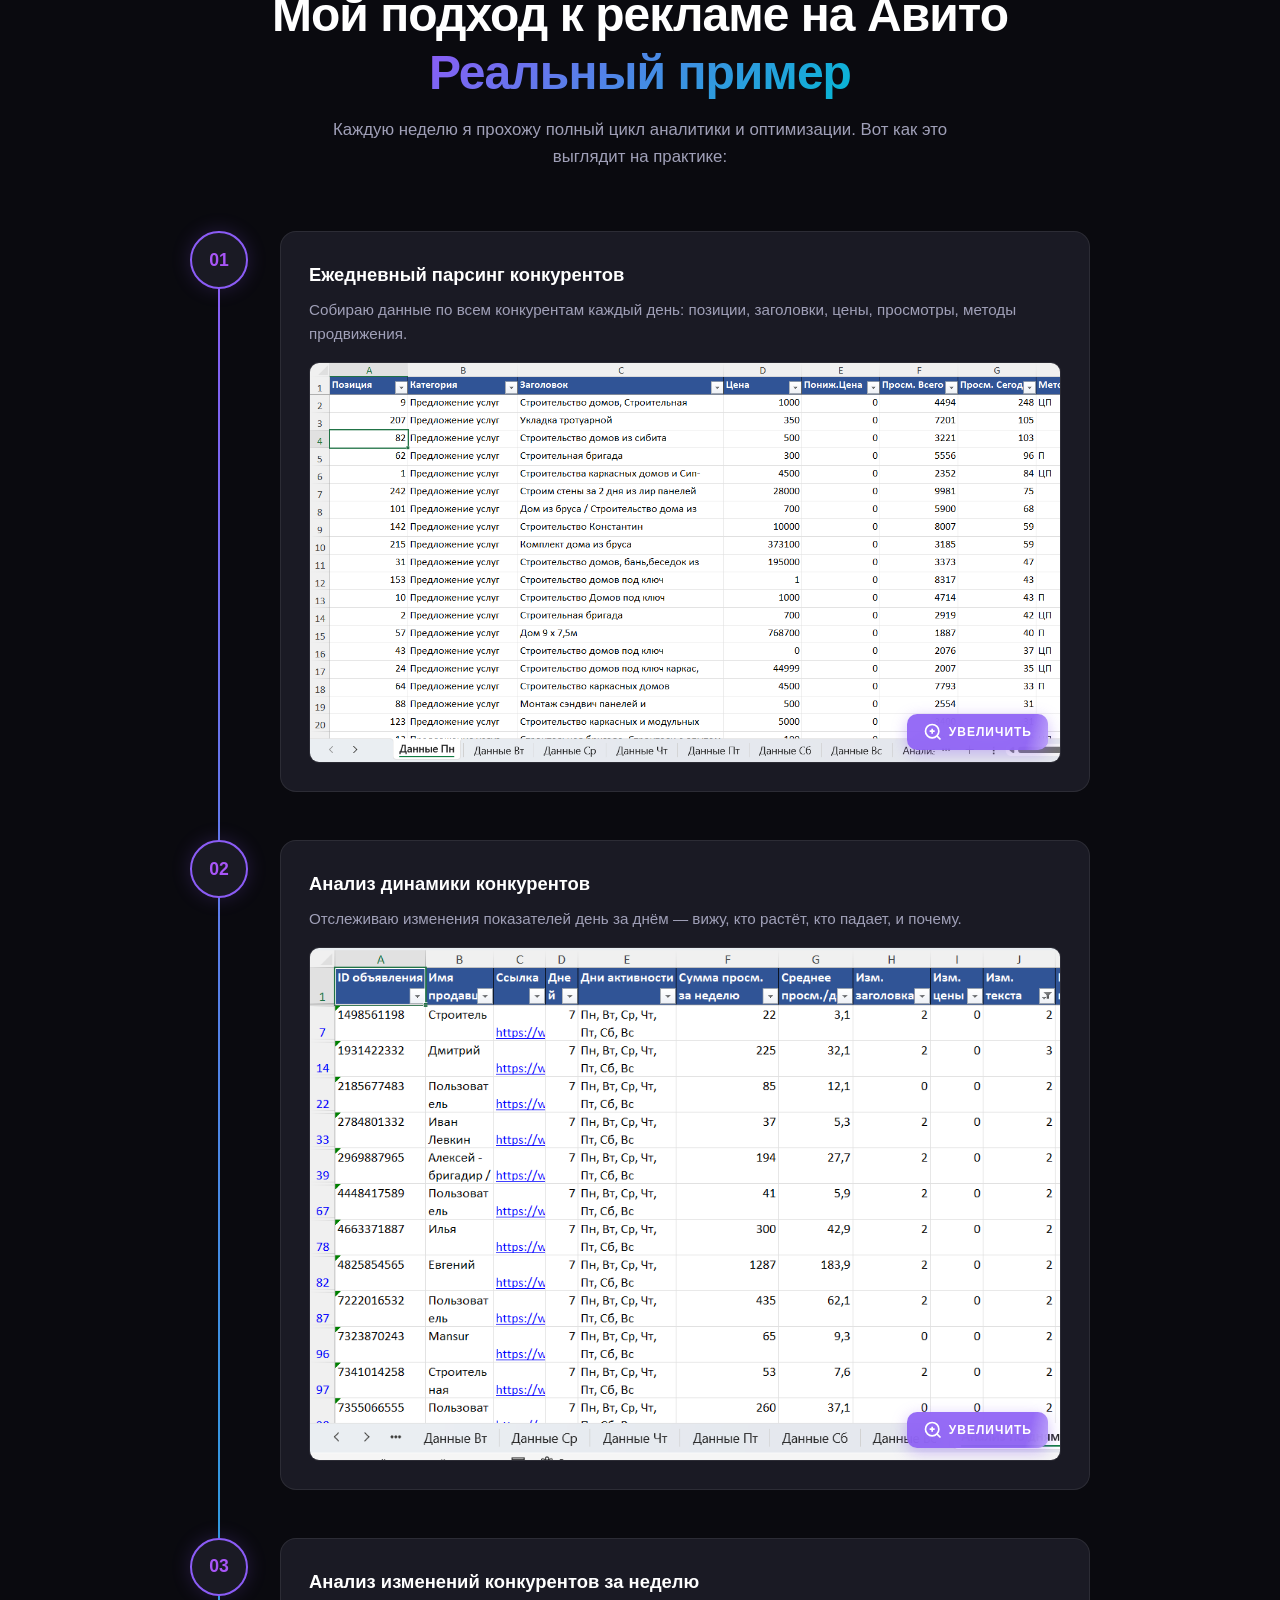
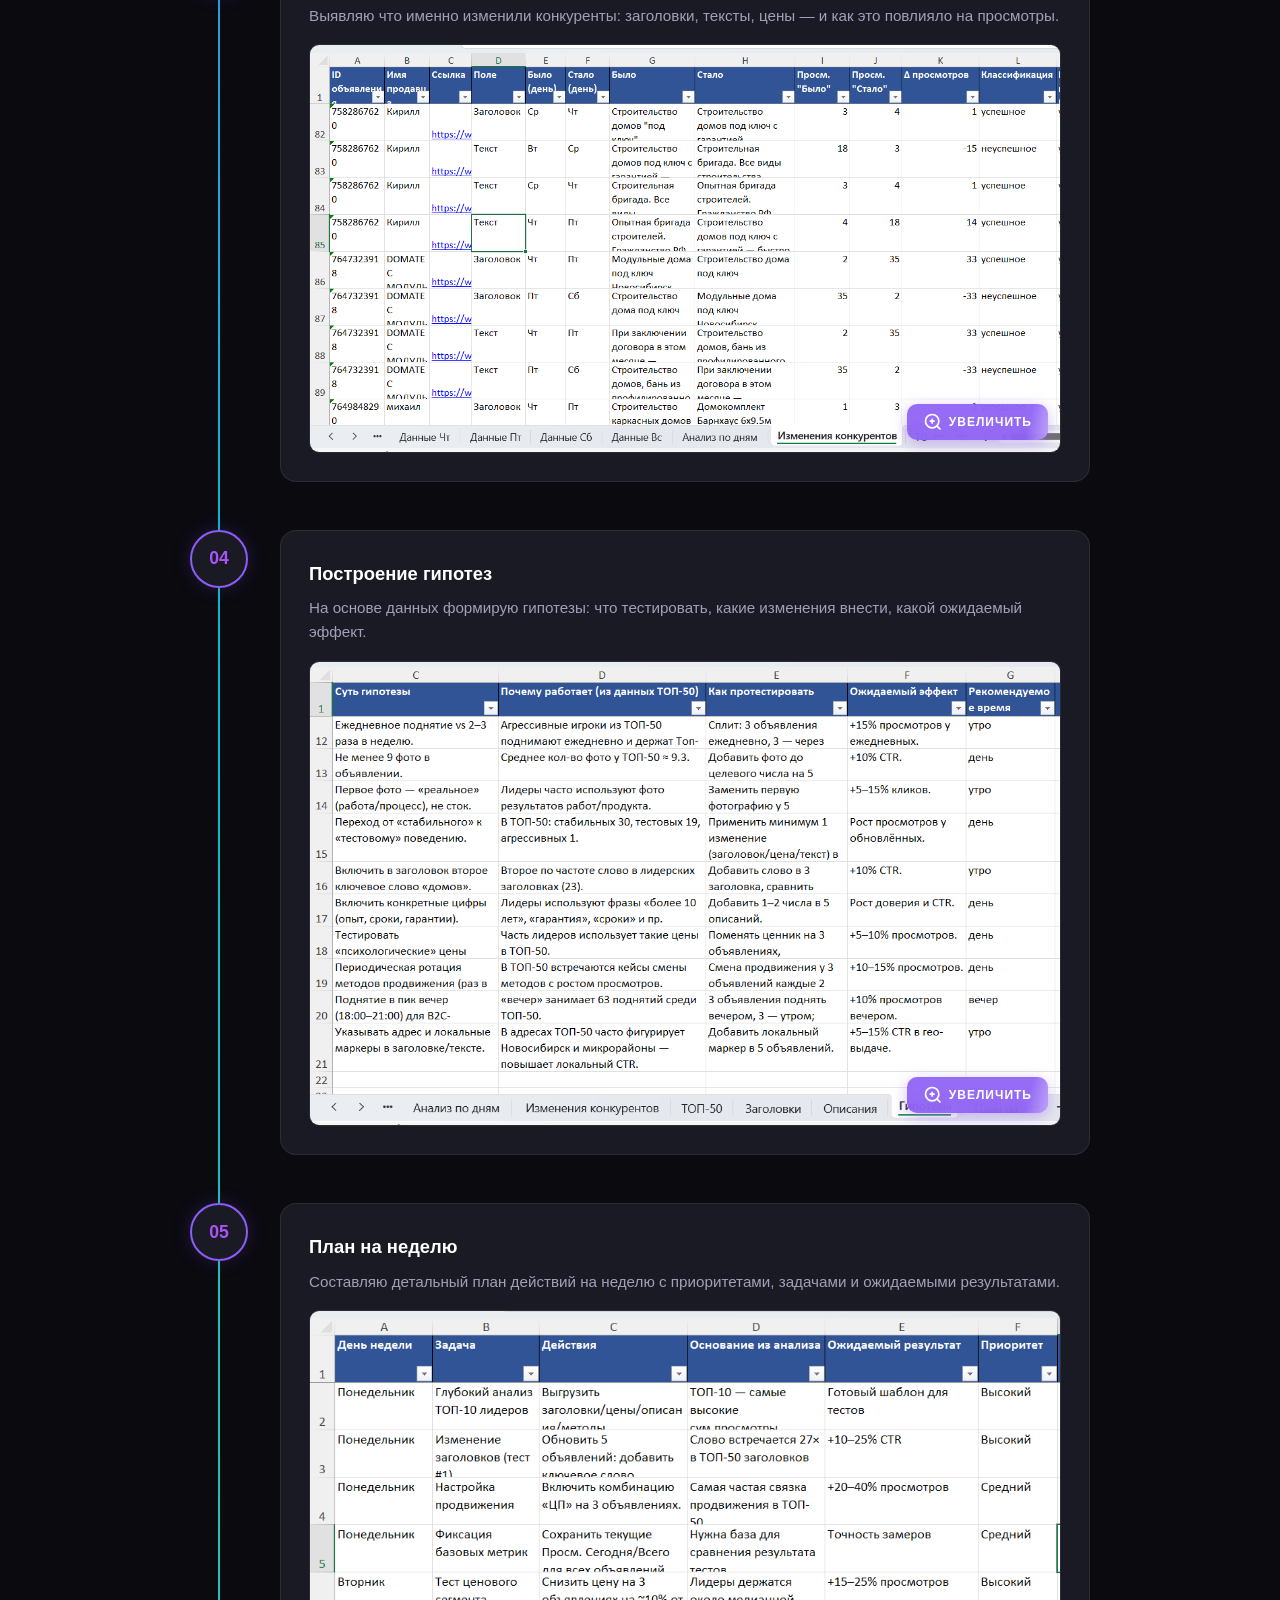
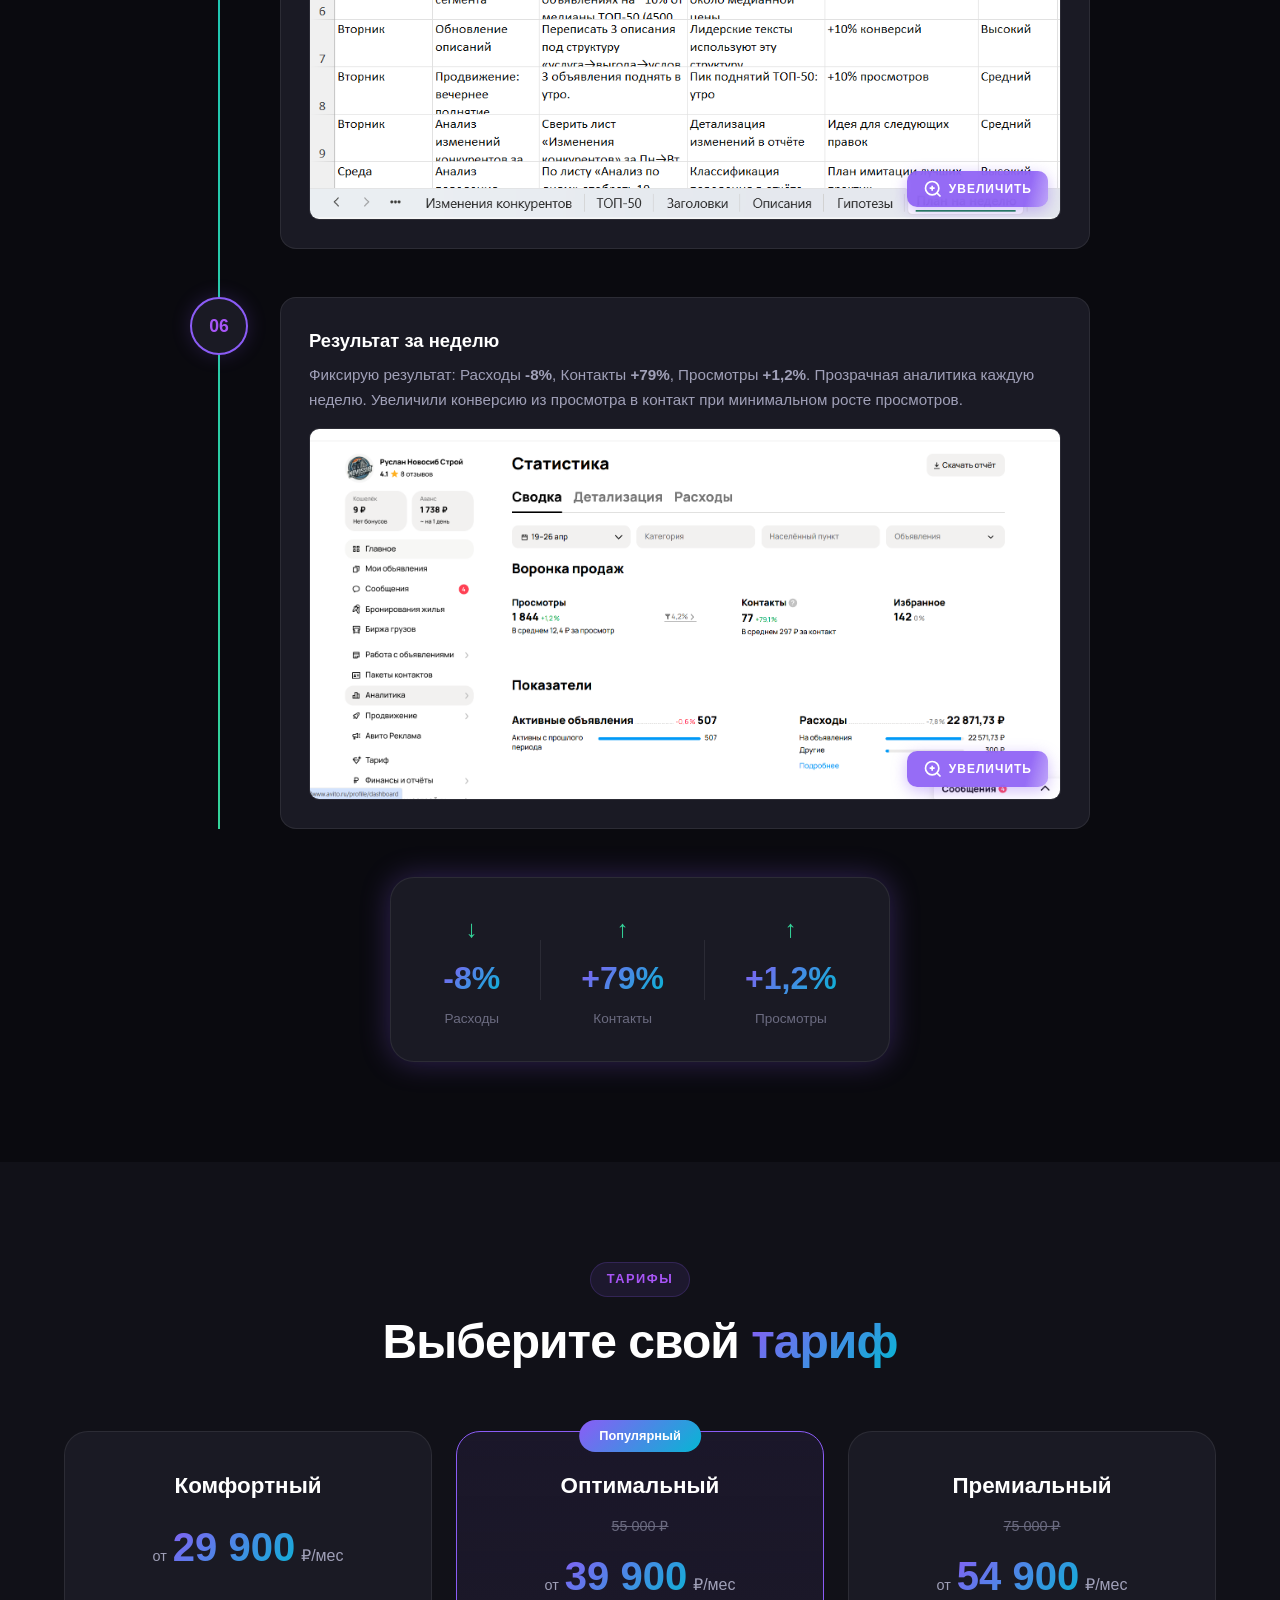
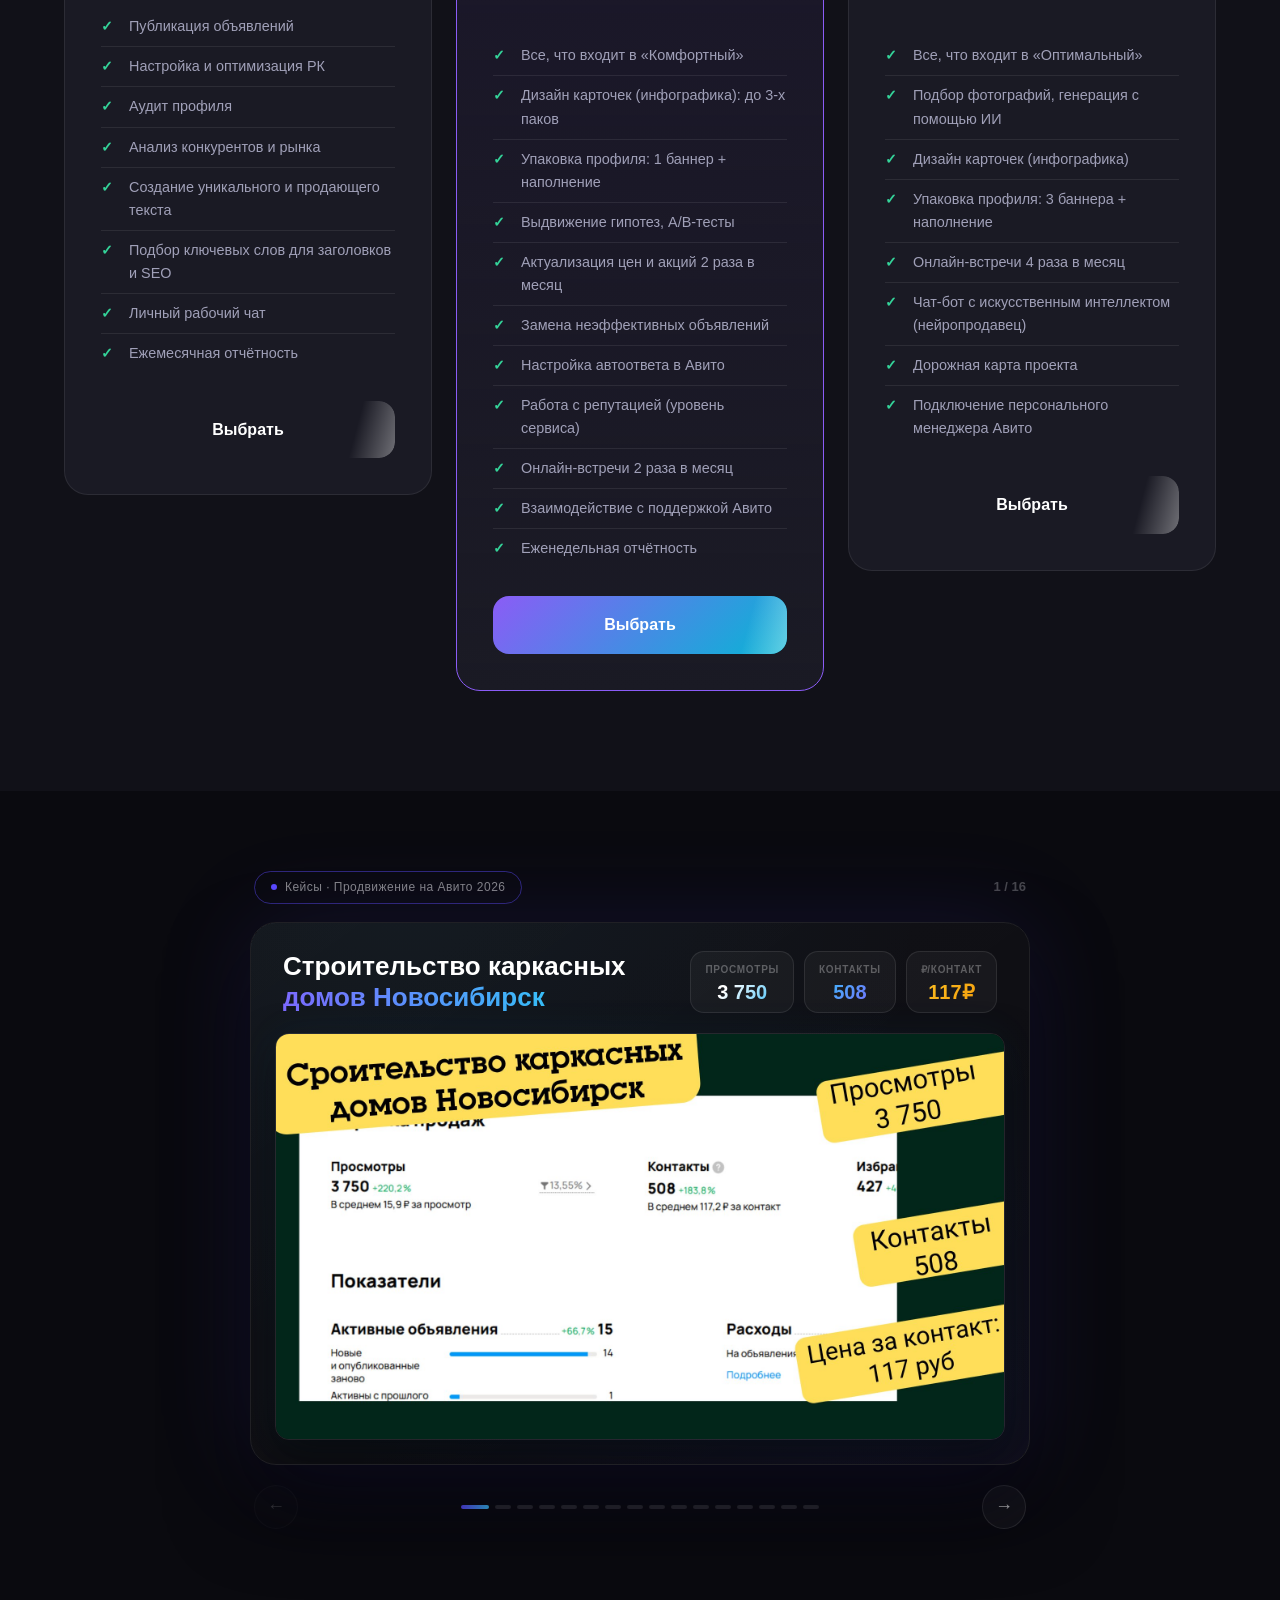
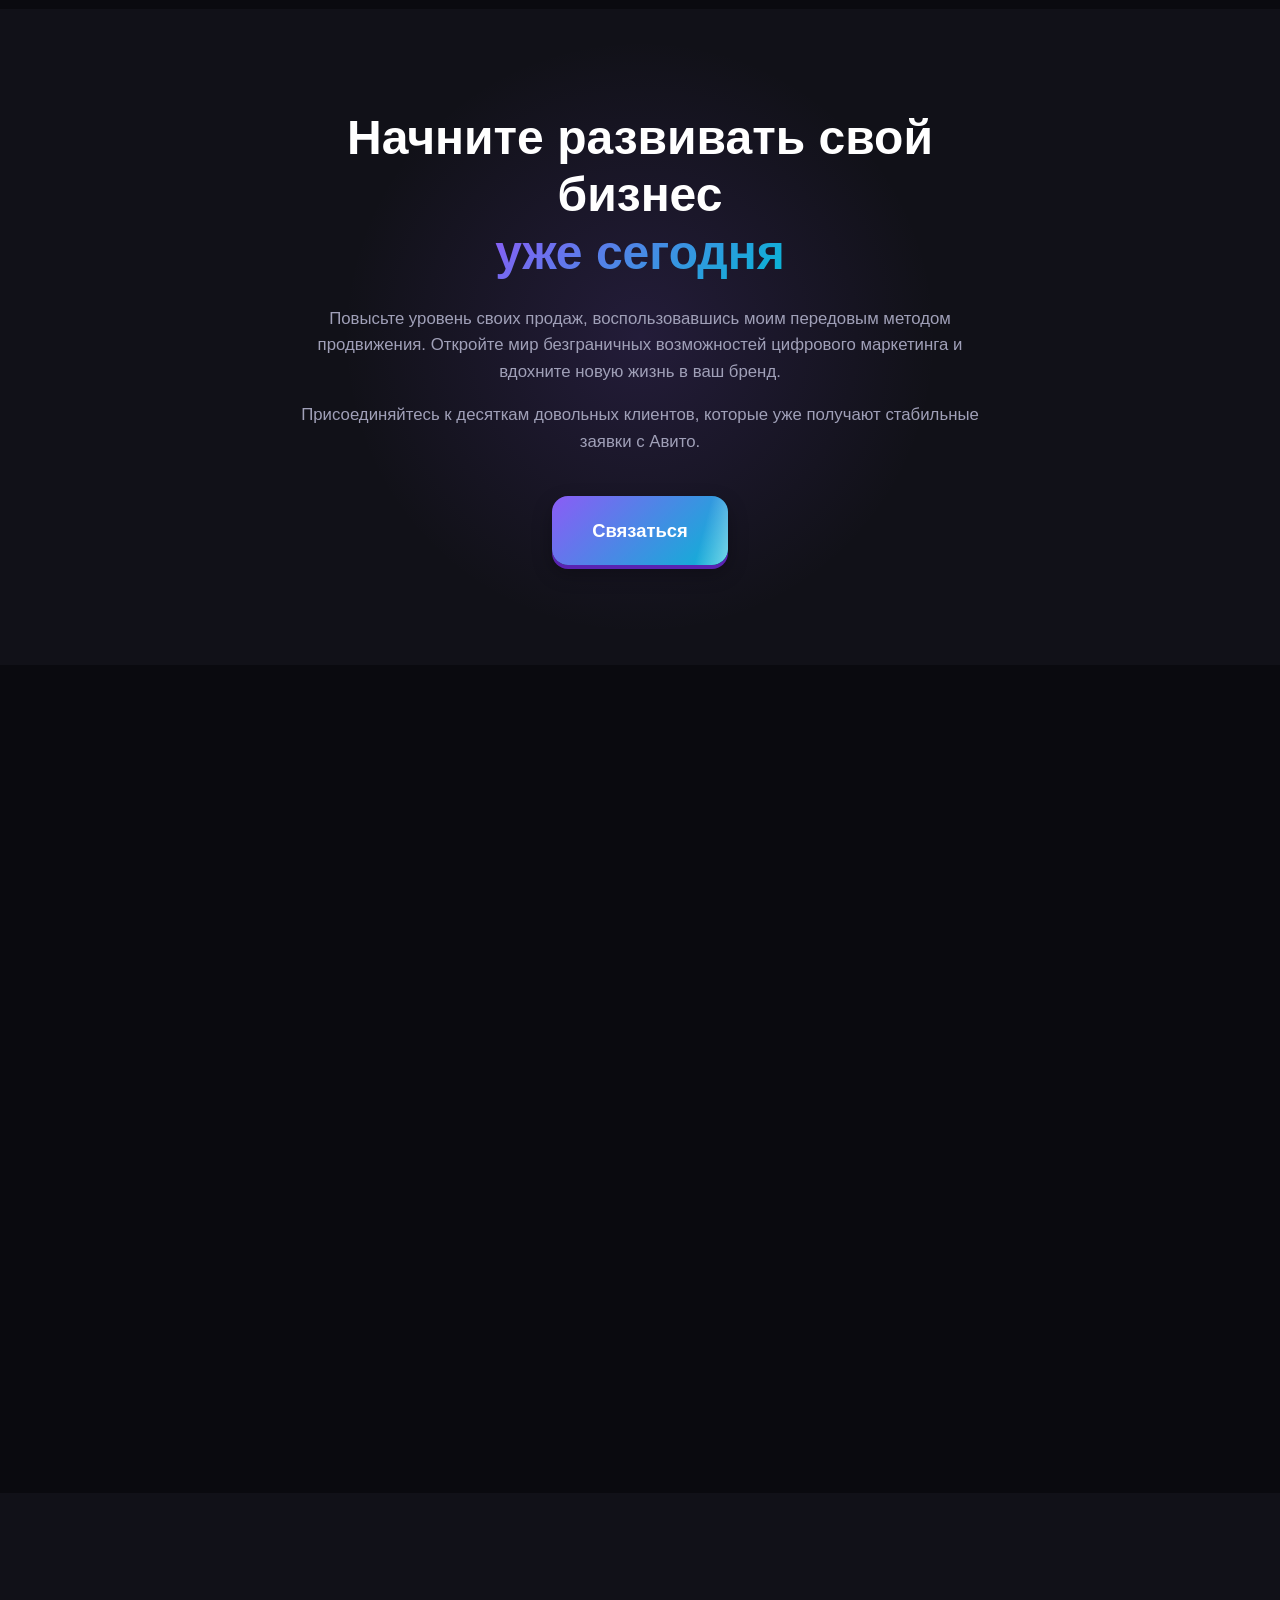
==== commit 728034d1: "Add Yandex.Metrika counter 109335129" ====
--- a/index.html
+++ b/index.html
@@ -28,7 +28,21 @@
     <meta name="yandex-verification" content="fdab05f7dfdc2c7e">
 
     <!-- Block third-party ad injection -->
-    <meta http-equiv="Content-Security-Policy" content="default-src 'self'; script-src 'self' 'unsafe-inline'; style-src 'self' 'unsafe-inline' https://fonts.googleapis.com; font-src 'self' https://fonts.gstatic.com; img-src 'self' data: blob:; connect-src 'self' https://api.telegram.org; frame-src 'none'; object-src 'none';">
+    <meta http-equiv="Content-Security-Policy" content="default-src 'self'; script-src 'self' 'unsafe-inline' https://mc.yandex.ru; style-src 'self' 'unsafe-inline' https://fonts.googleapis.com; font-src 'self' https://fonts.gstatic.com; img-src 'self' data: blob: https://mc.yandex.ru; connect-src 'self' https://api.telegram.org https://mc.yandex.ru; frame-src https://mc.yandex.ru; object-src 'none';">
+
+    <!-- Yandex.Metrika counter -->
+    <script type="text/javascript">
+        (function(m,e,t,r,i,k,a){
+            m[i]=m[i]||function(){(m[i].a=m[i].a||[]).push(arguments)};
+            m[i].l=1*new Date();
+            for (var j = 0; j < document.scripts.length; j++) {if (document.scripts[j].src === r) { return; }}
+            k=e.createElement(t),a=e.getElementsByTagName(t)[0],k.async=1,k.src=r,a.parentNode.insertBefore(k,a)
+        })(window, document,'script','https://mc.yandex.ru/metrika/tag.js?id=109335129', 'ym');
+
+        ym(109335129, 'init', {ssr:true, webvisor:true, clickmap:true, ecommerce:"dataLayer", referrer: document.referrer, url: location.href, accurateTrackBounce:true, trackLinks:true});
+    </script>
+    <noscript><div><img src="https://mc.yandex.ru/watch/109335129" style="position:absolute; left:-9999px;" alt="" /></div></noscript>
+    <!-- /Yandex.Metrika counter -->
 
     <link rel="icon" href="assets/images/avitraffic-icon.svg" type="image/svg+xml">
     <link rel="apple-touch-icon" href="assets/images/avitraffic-icon.svg">
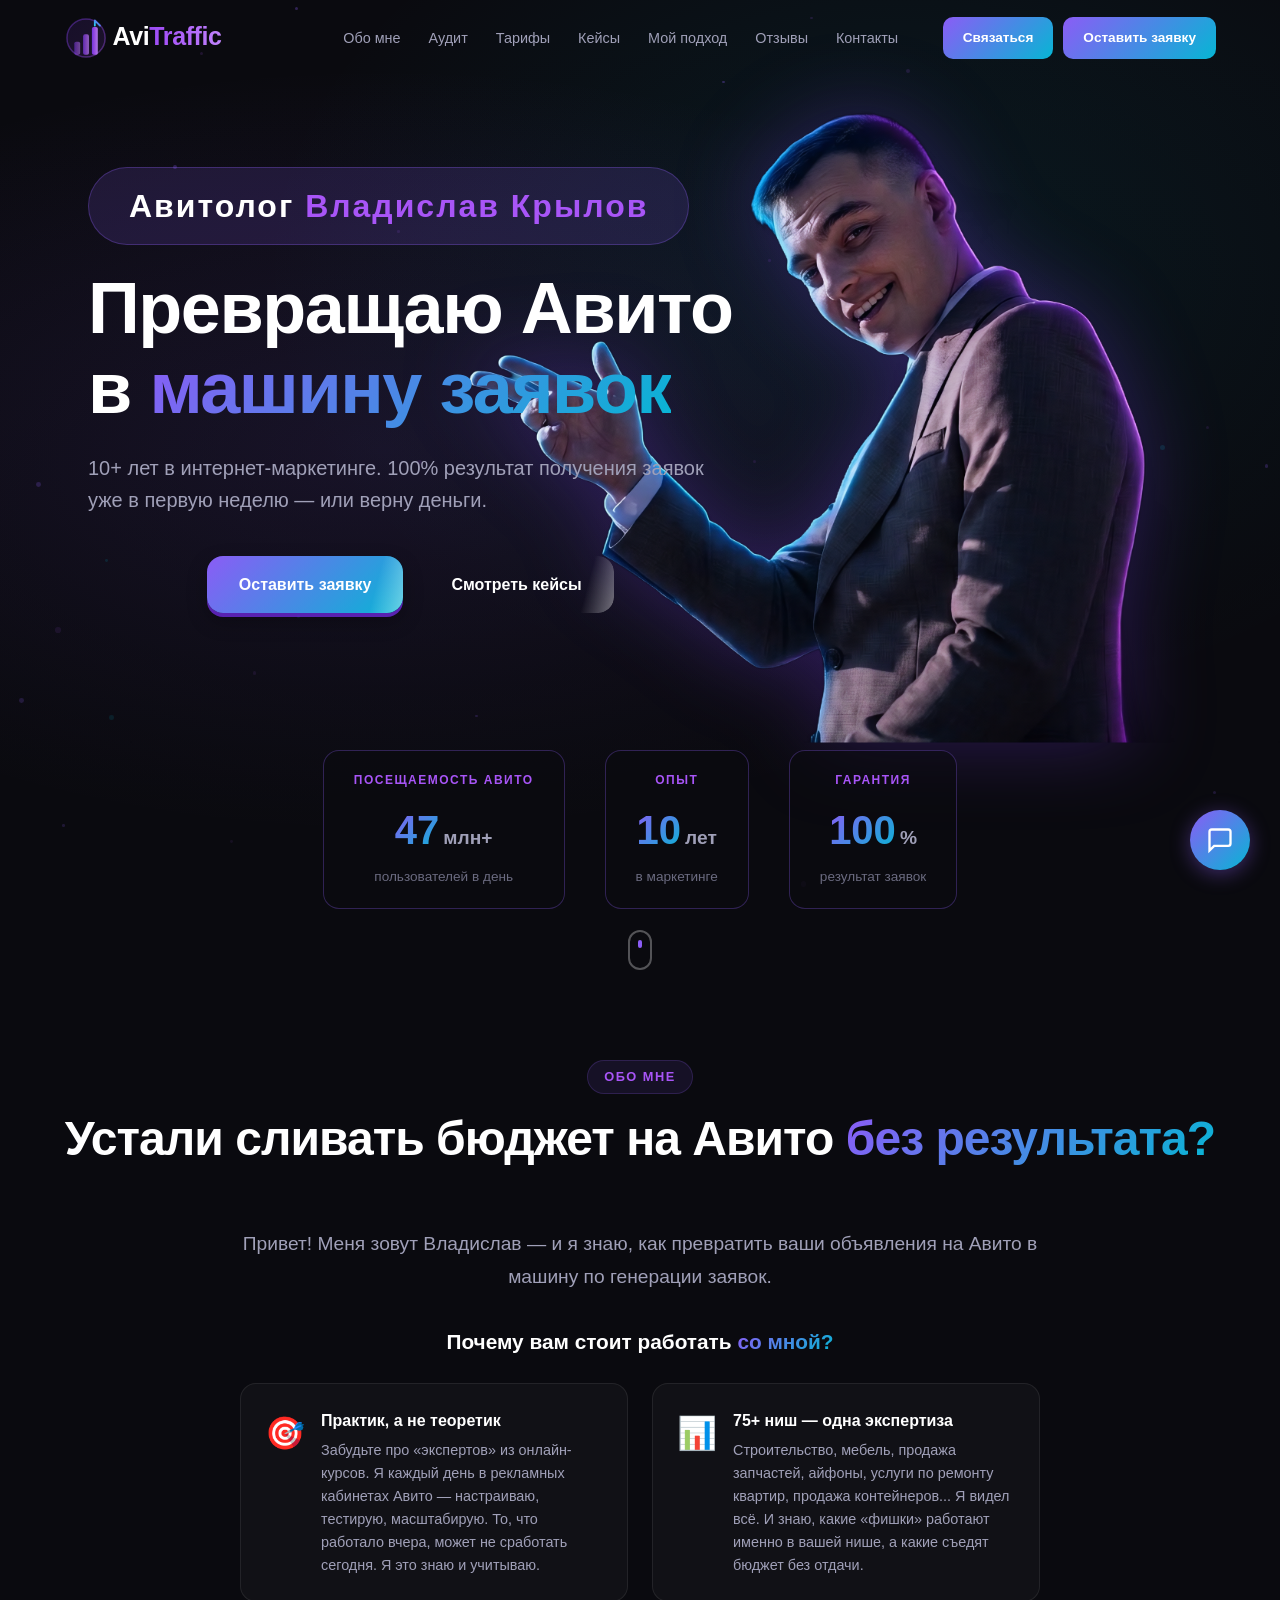
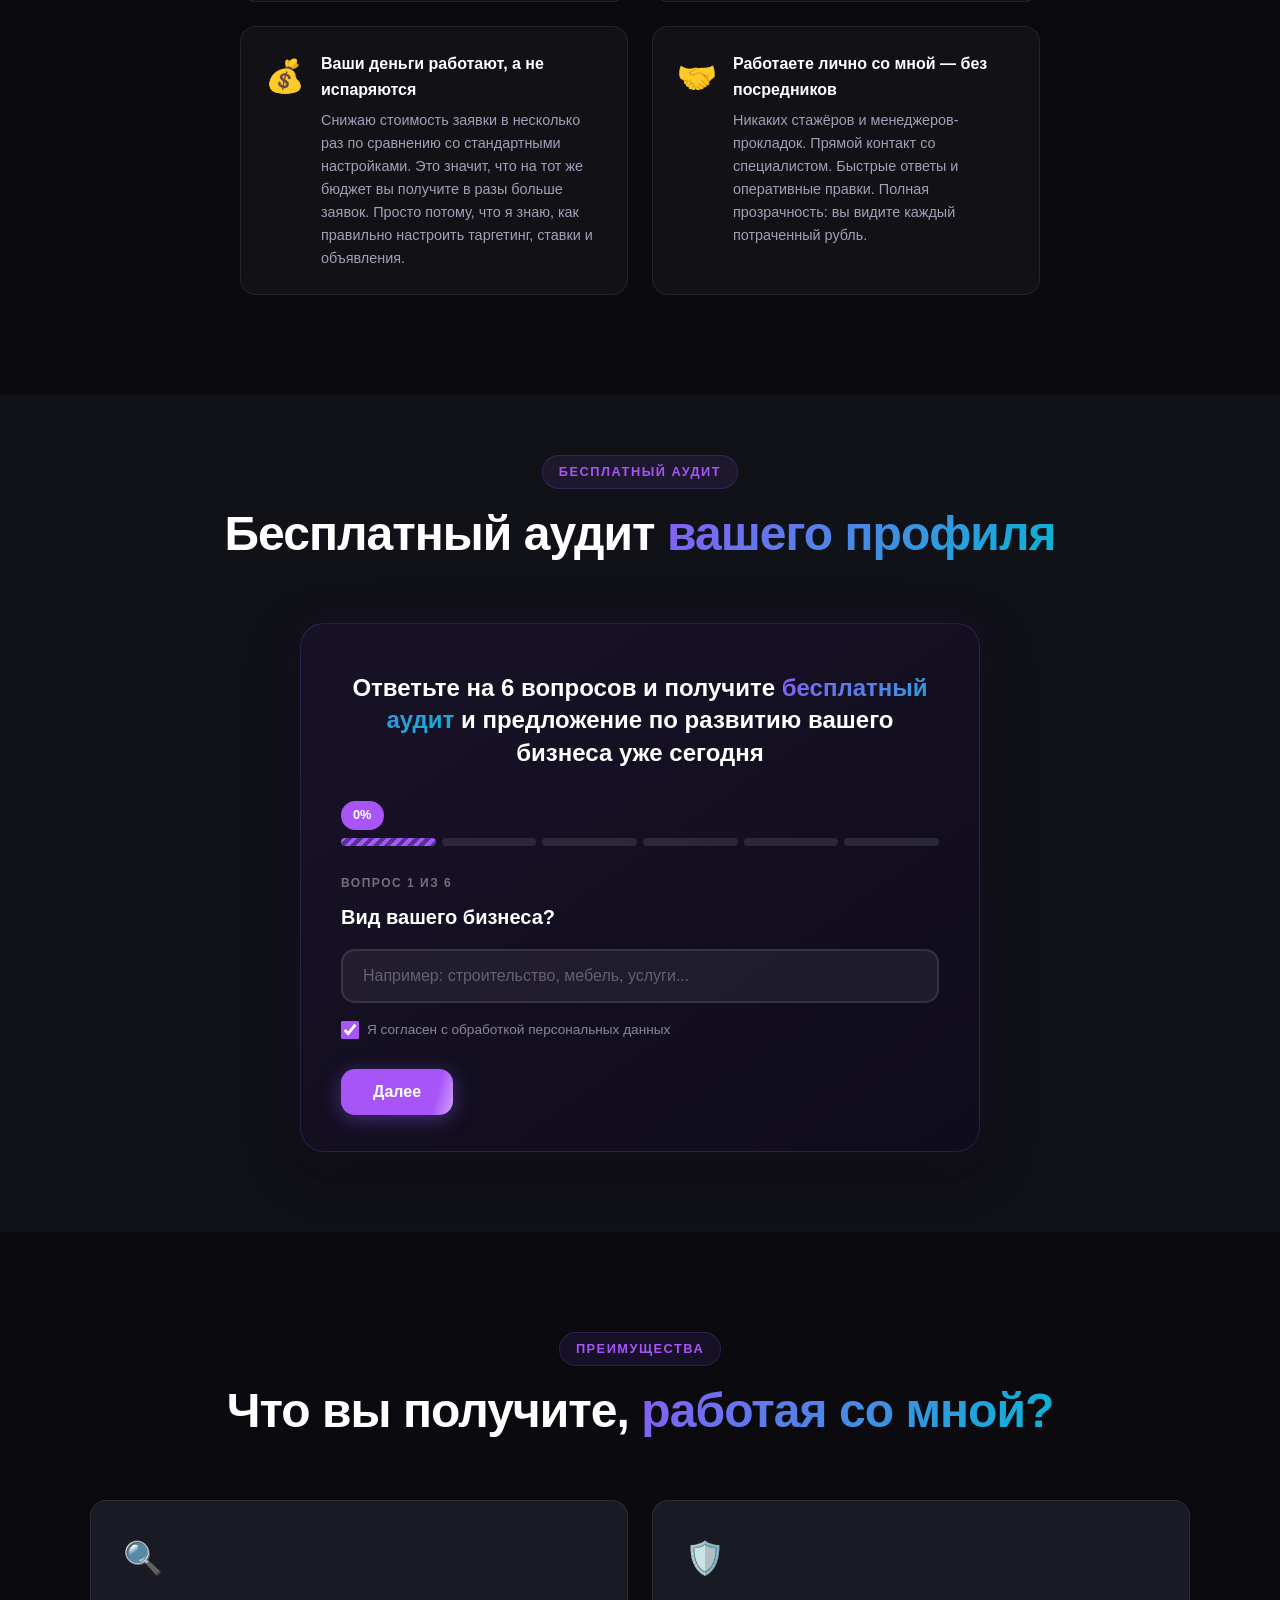
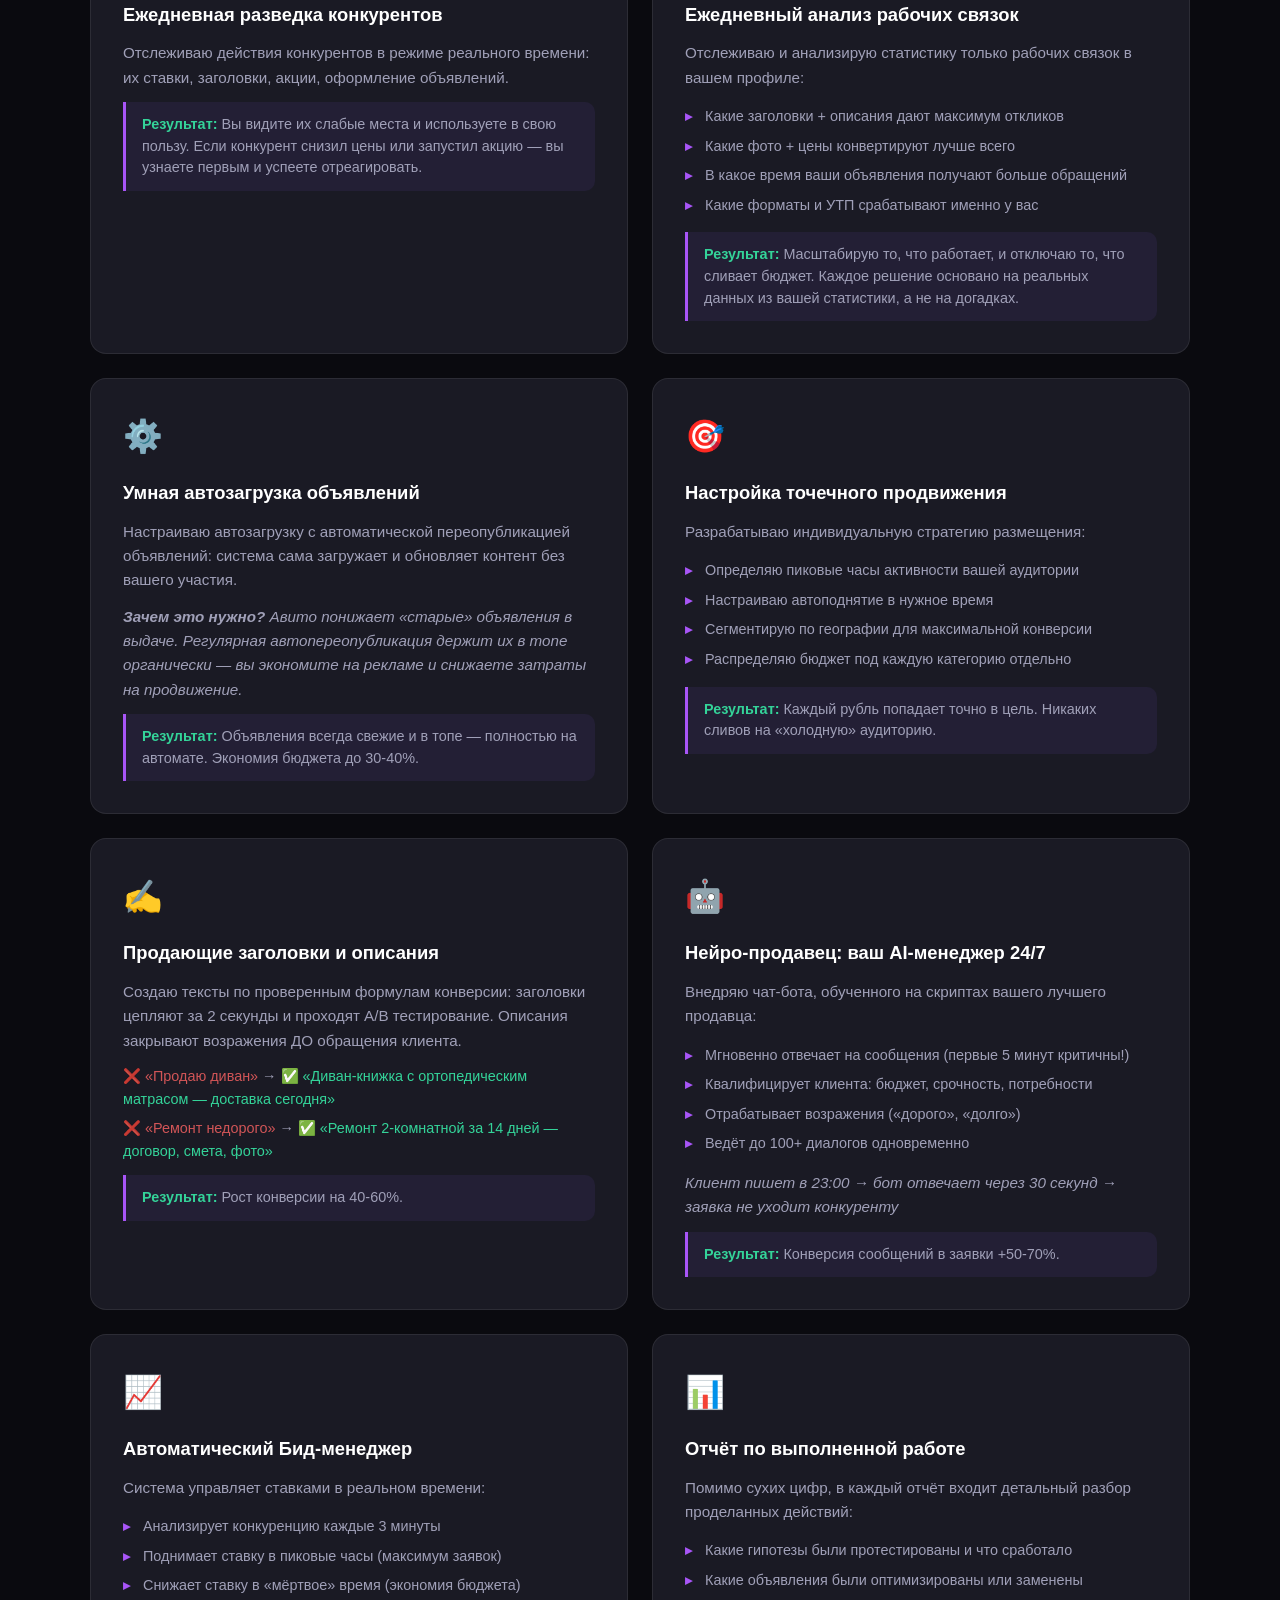
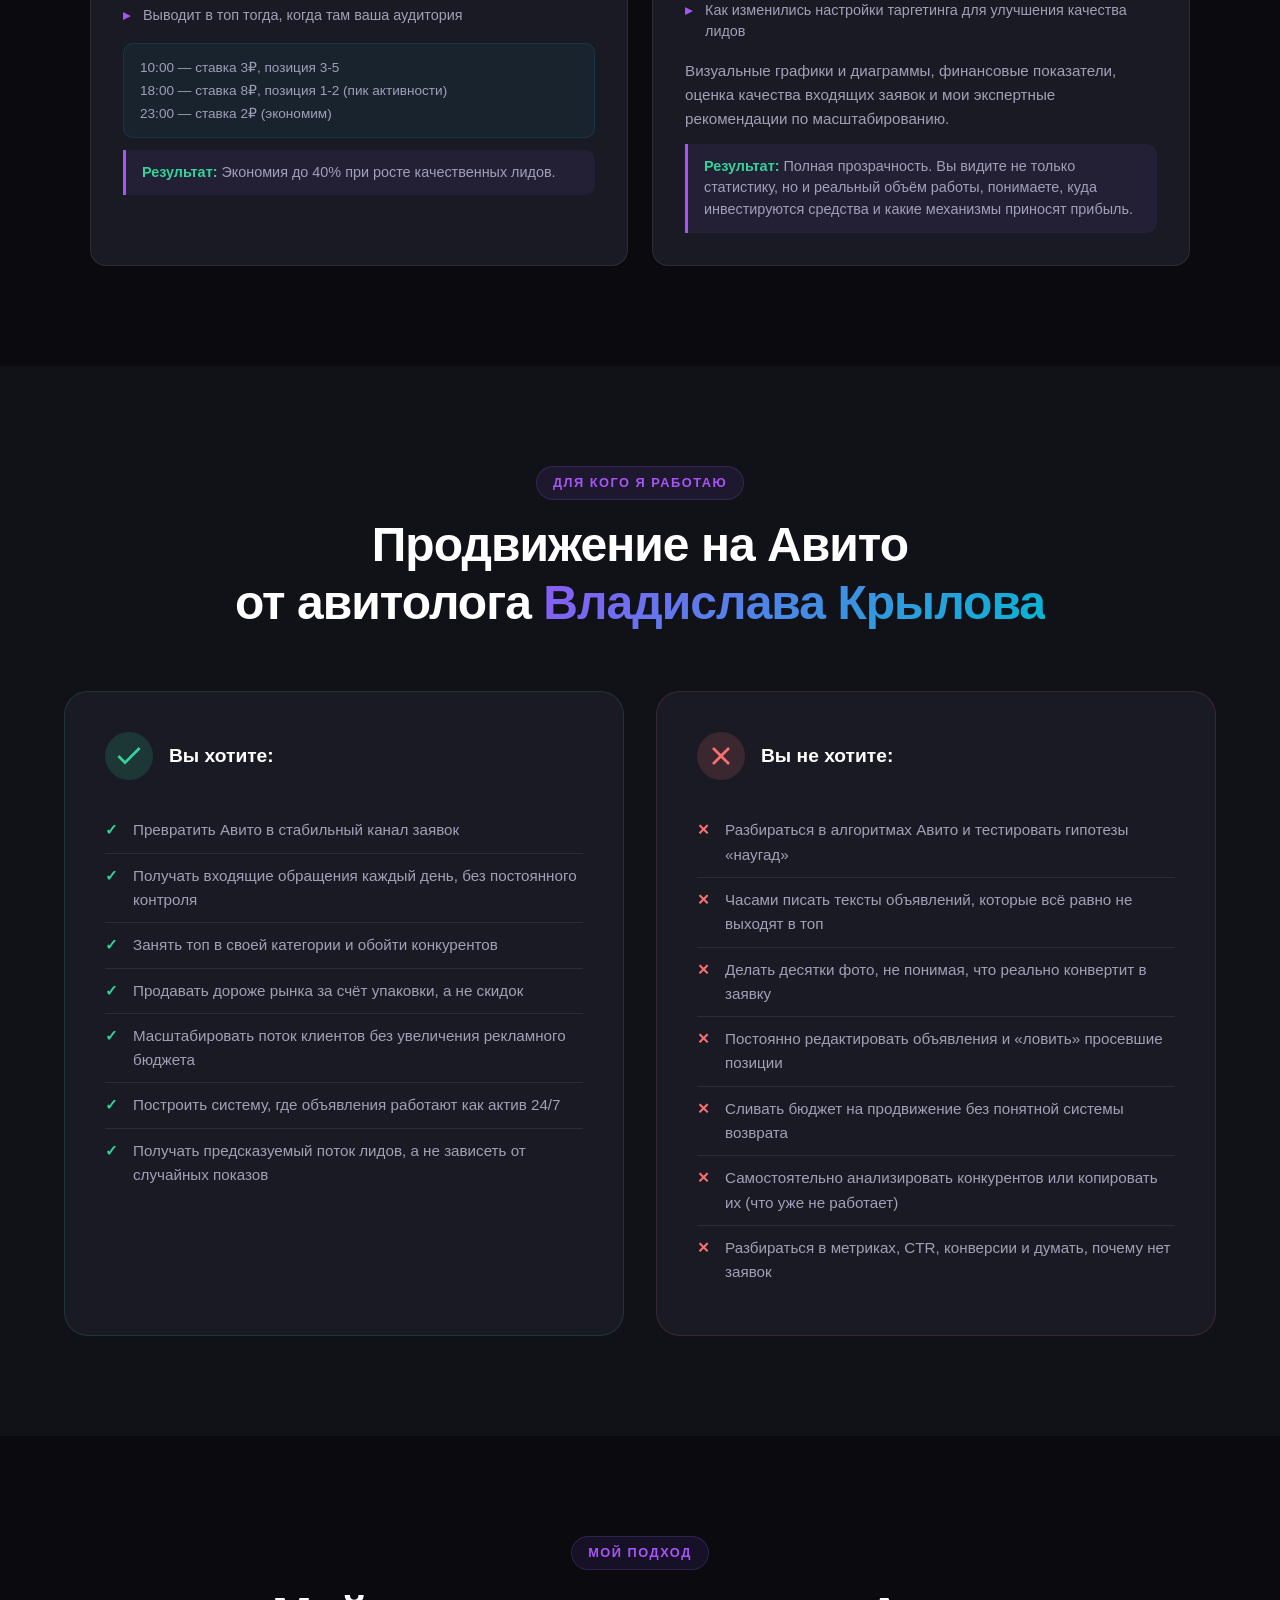
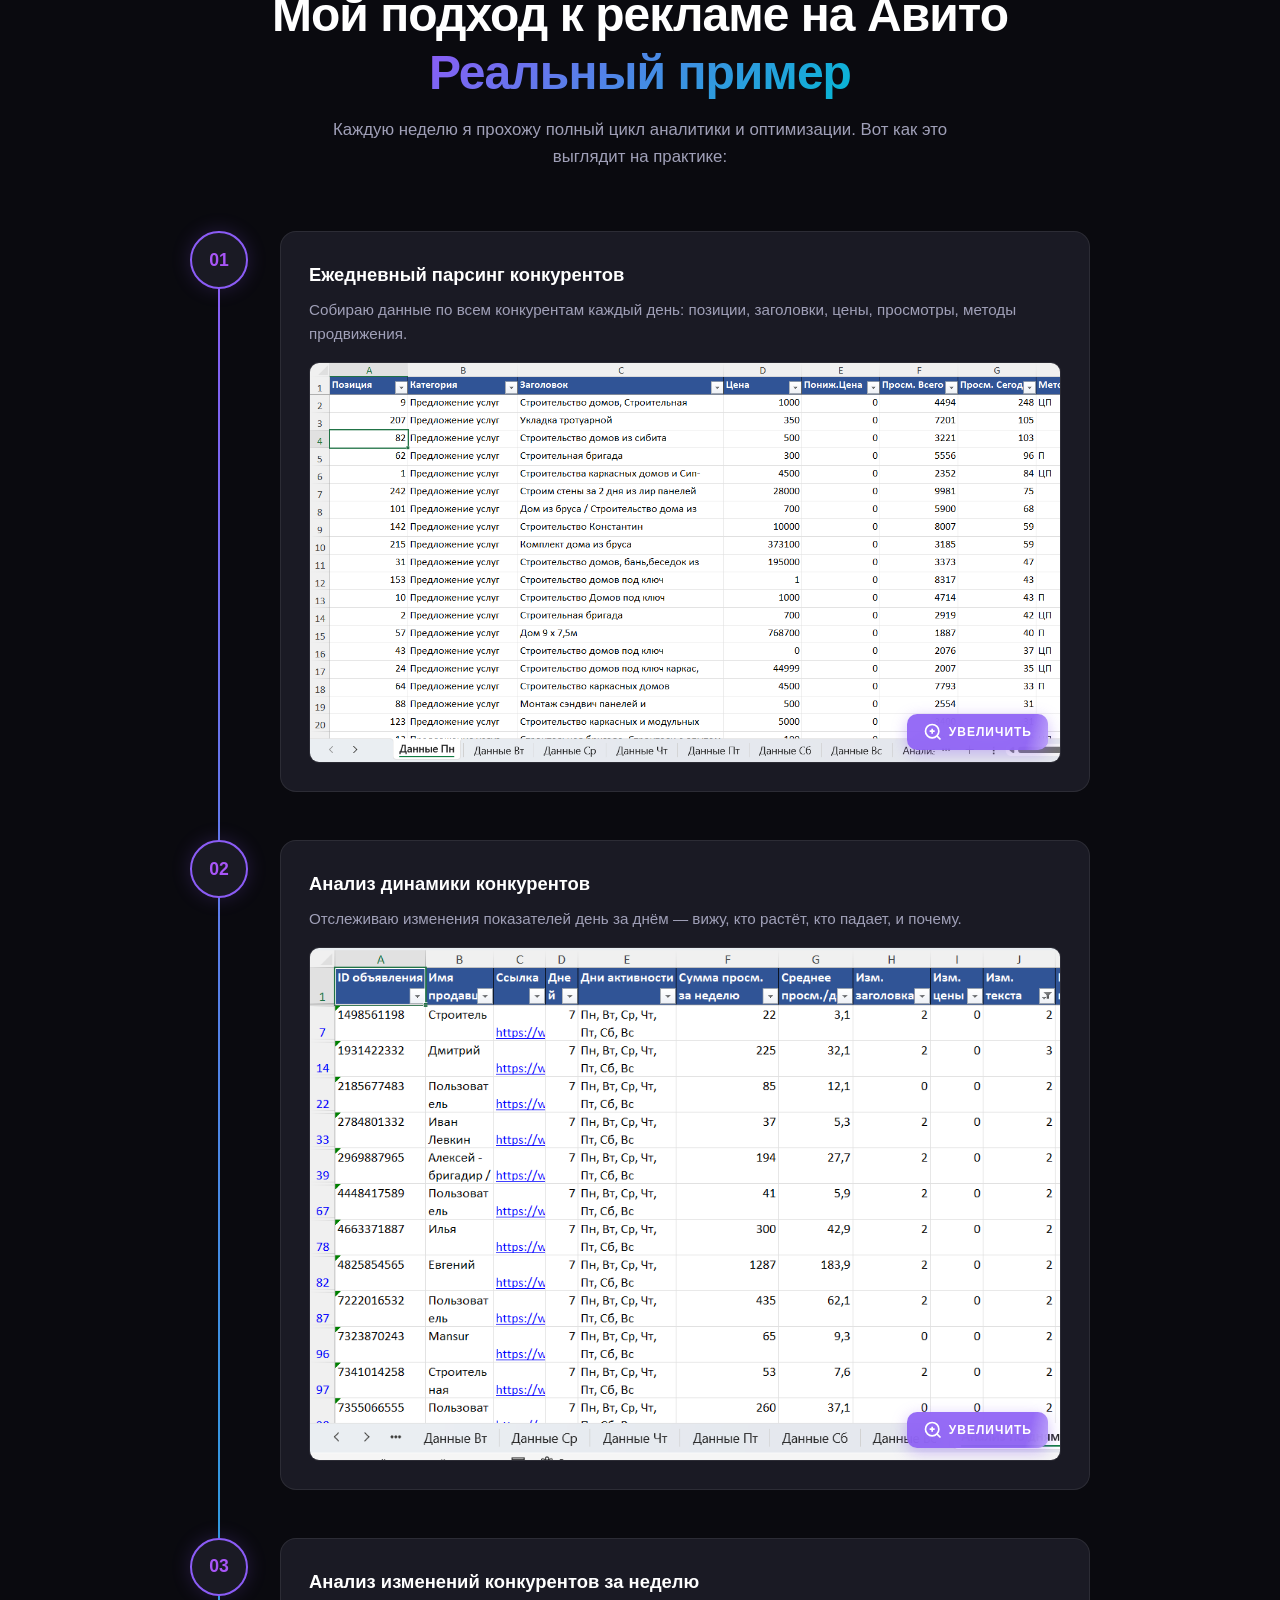
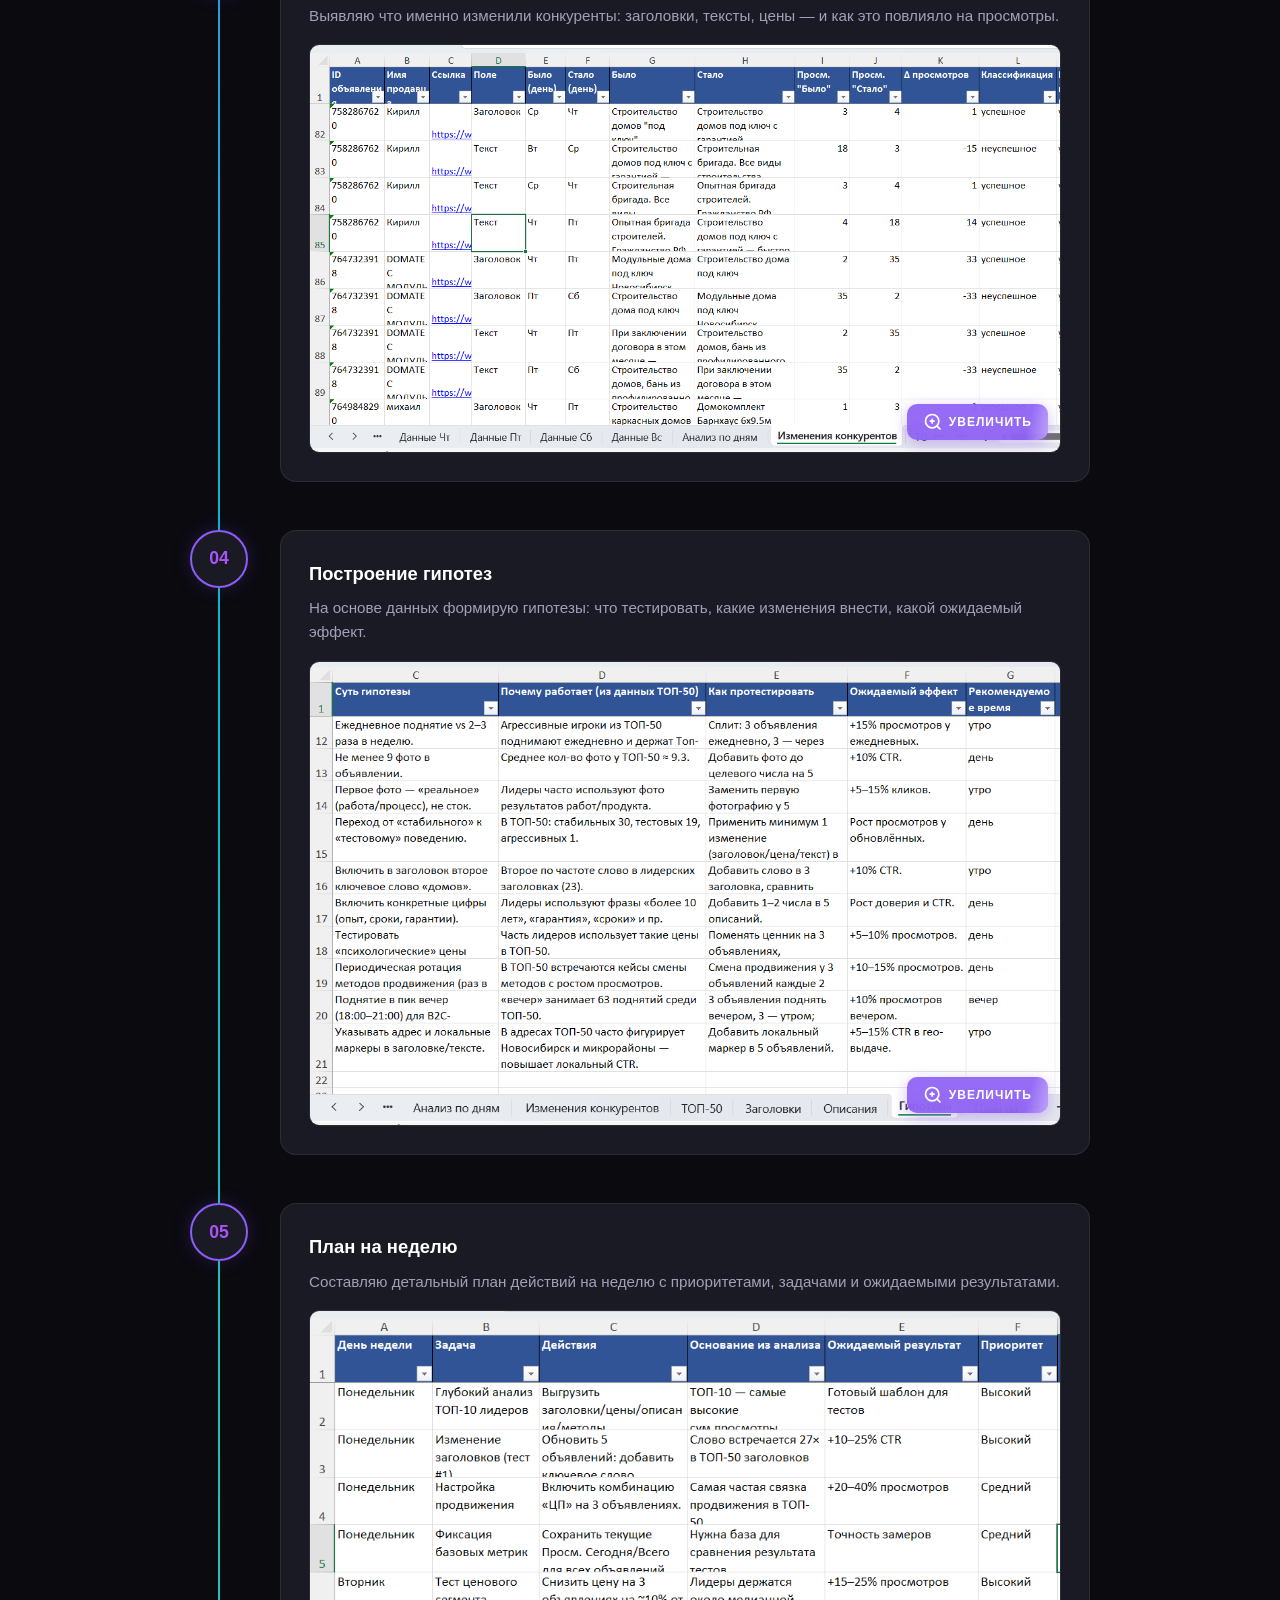
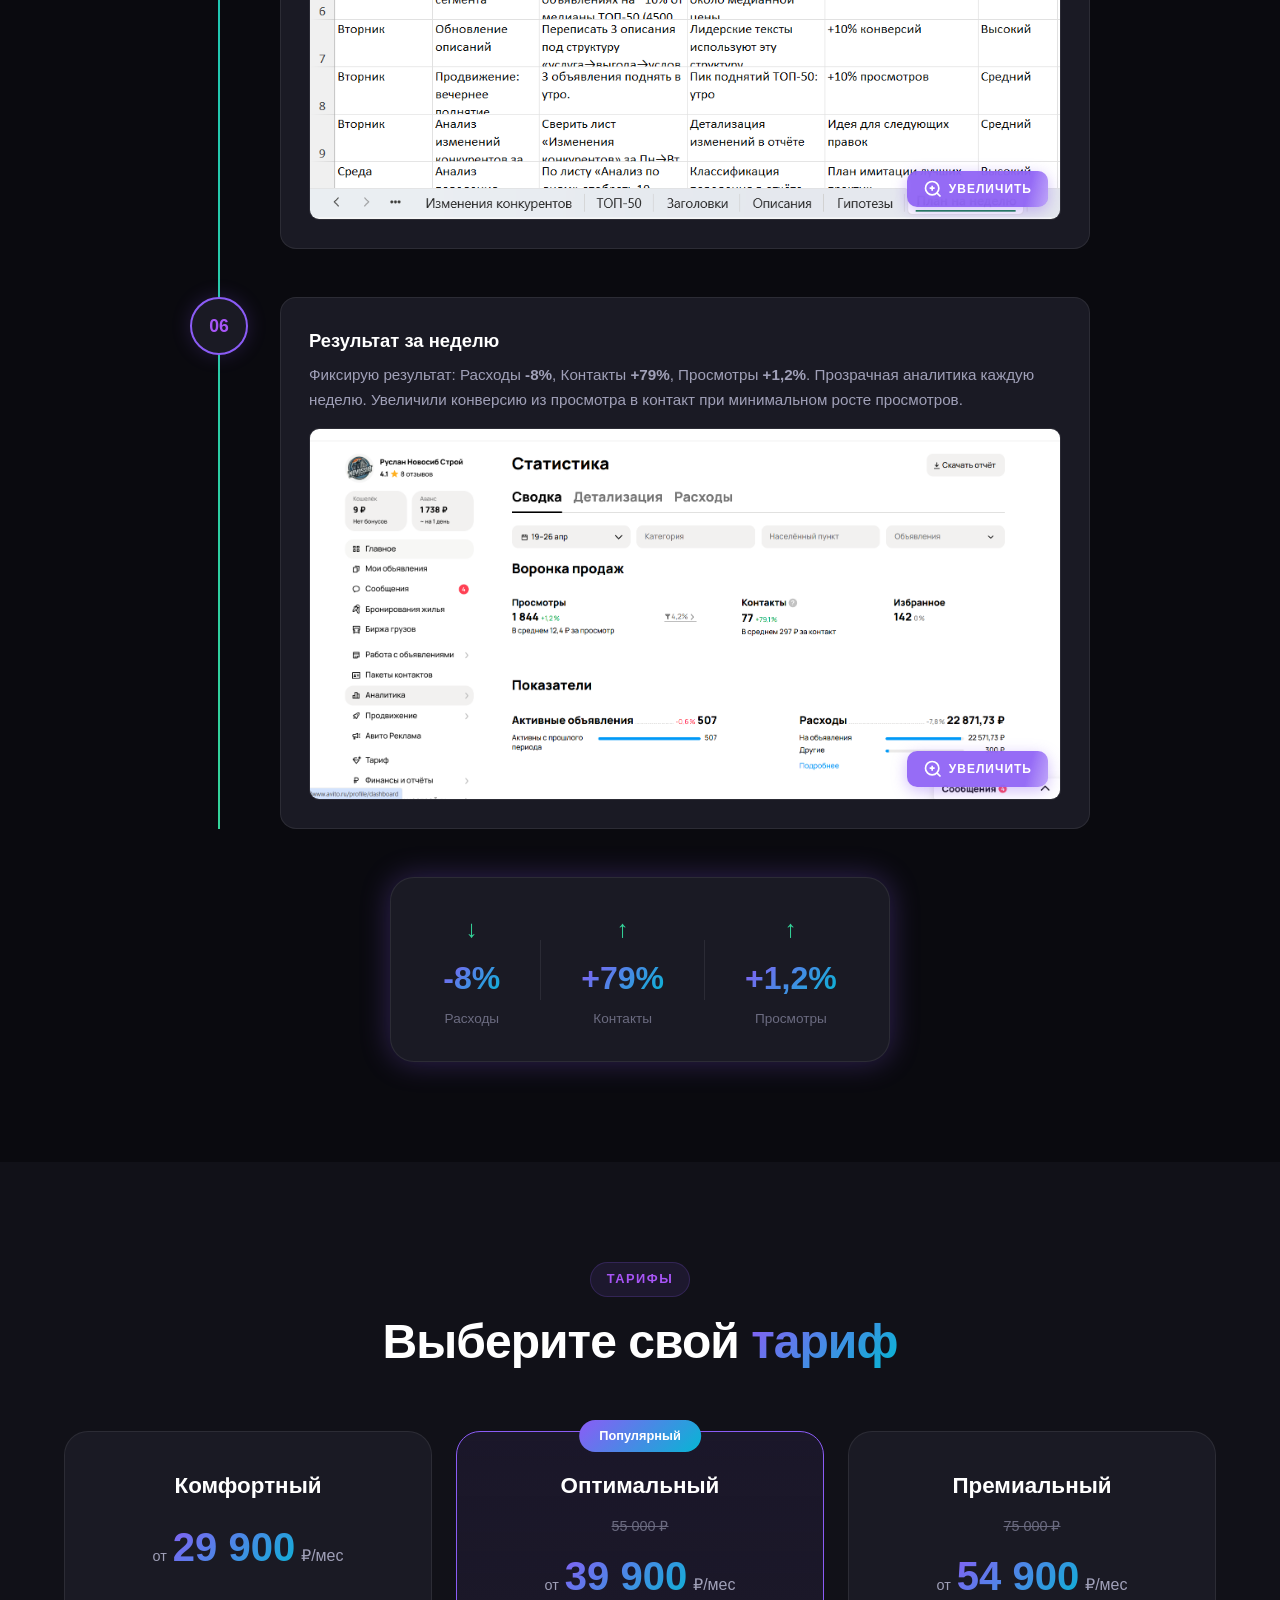
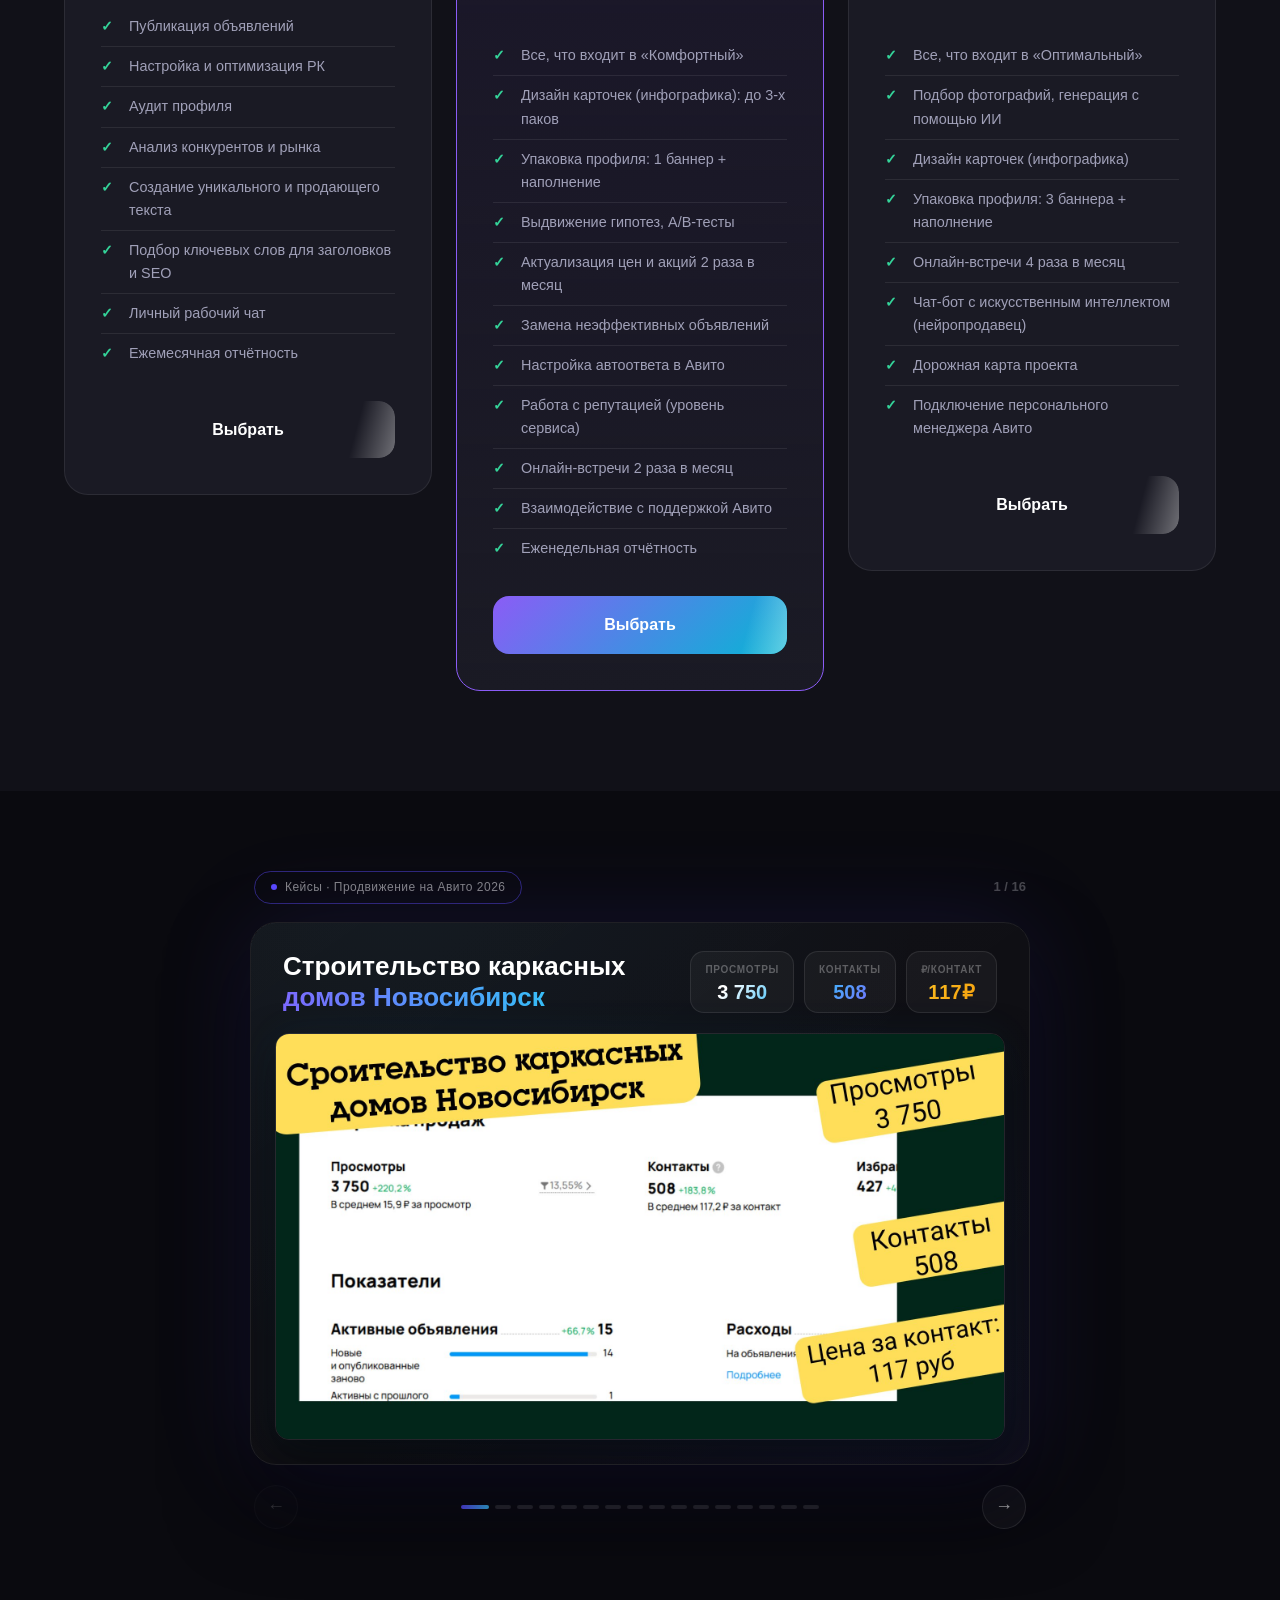
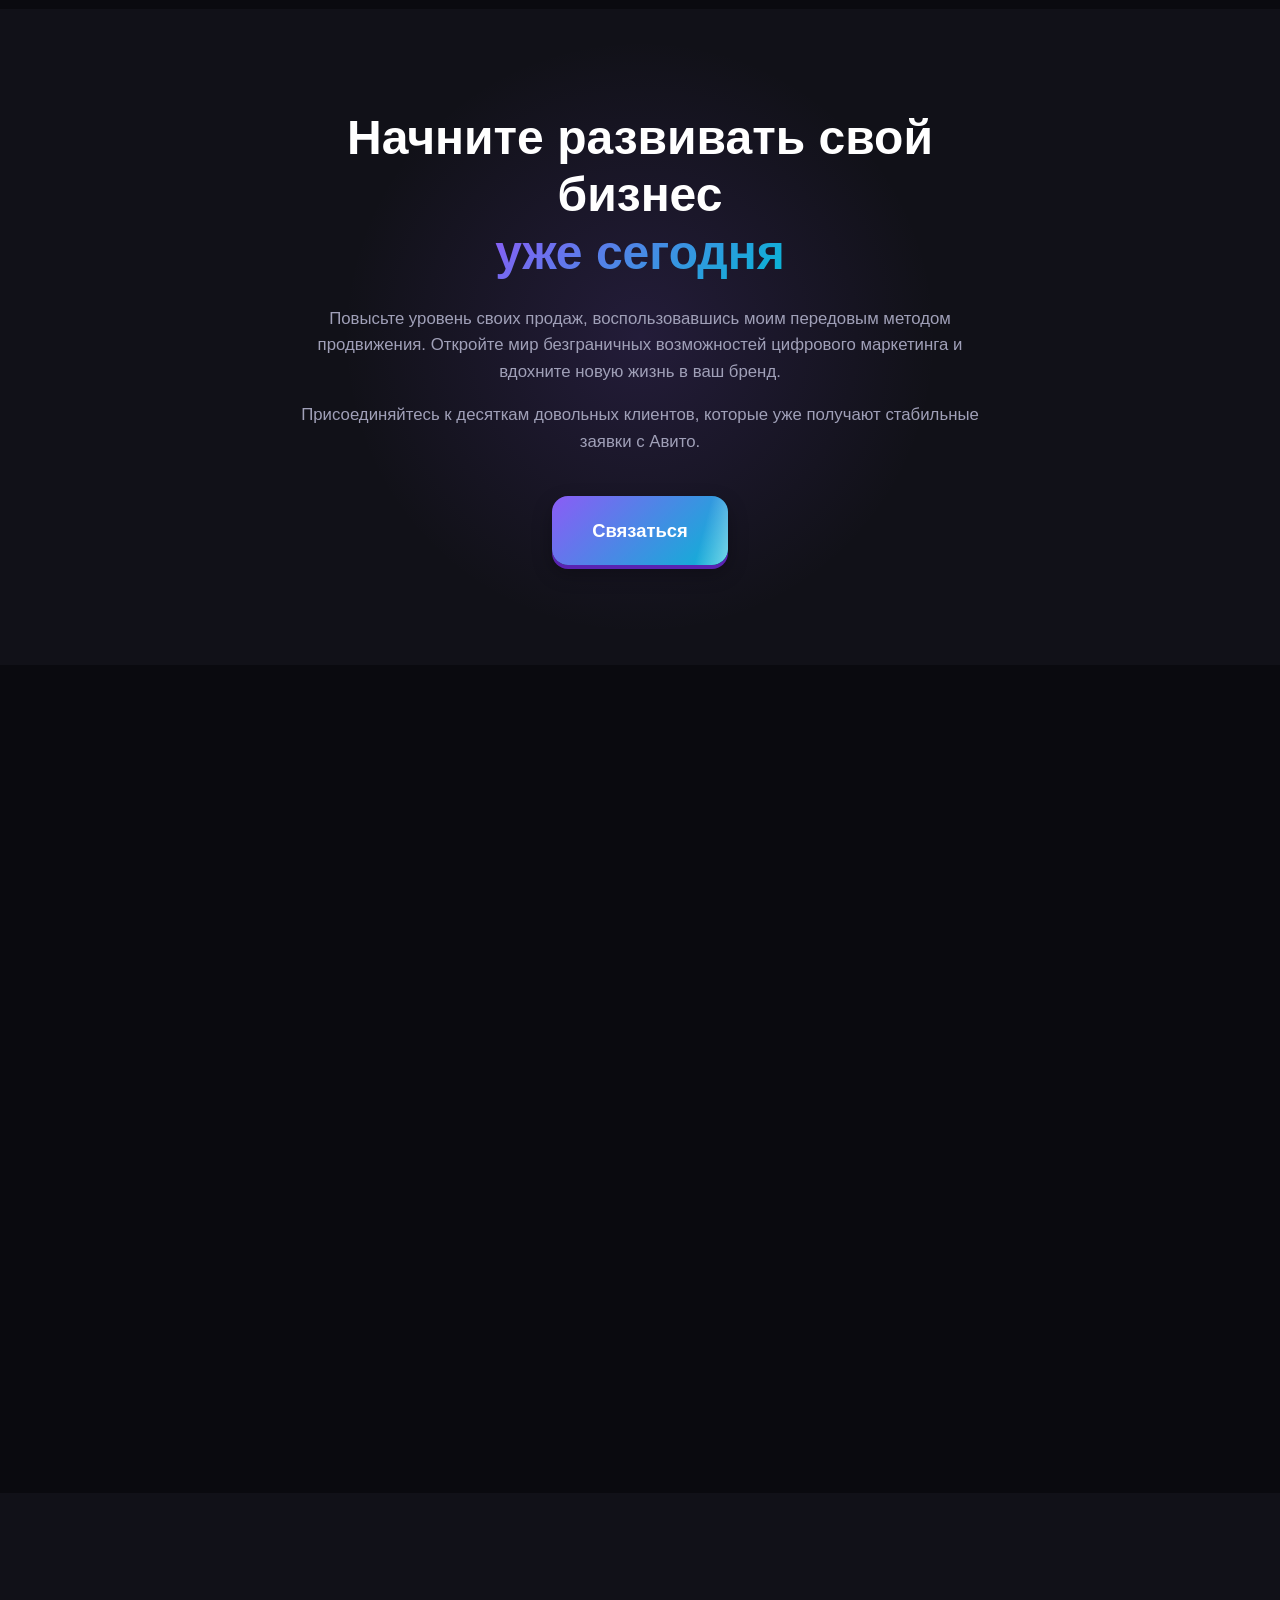
==== commit f6e86019: "Fix CSP frame-src to allow Telegram, simplify iframe send" ====
--- a/index.html
+++ b/index.html
@@ -28,7 +28,7 @@
     <meta name="yandex-verification" content="fdab05f7dfdc2c7e">
 
     <!-- Block third-party ad injection -->
-    <meta http-equiv="Content-Security-Policy" content="default-src 'self'; script-src 'self' 'unsafe-inline' https://mc.yandex.ru; style-src 'self' 'unsafe-inline' https://fonts.googleapis.com; font-src 'self' https://fonts.gstatic.com; img-src 'self' data: blob: https://mc.yandex.ru; connect-src 'self' https://api.telegram.org https://mc.yandex.ru; frame-src https://mc.yandex.ru; object-src 'none';">
+    <meta http-equiv="Content-Security-Policy" content="default-src 'self'; script-src 'self' 'unsafe-inline' https://mc.yandex.ru; style-src 'self' 'unsafe-inline' https://fonts.googleapis.com; font-src 'self' https://fonts.gstatic.com; img-src 'self' data: blob: https://mc.yandex.ru; connect-src 'self' https://api.telegram.org https://mc.yandex.ru; frame-src https://mc.yandex.ru https://api.telegram.org; object-src 'none';">
 
     <!-- Yandex.Metrika counter -->
     <script type="text/javascript">
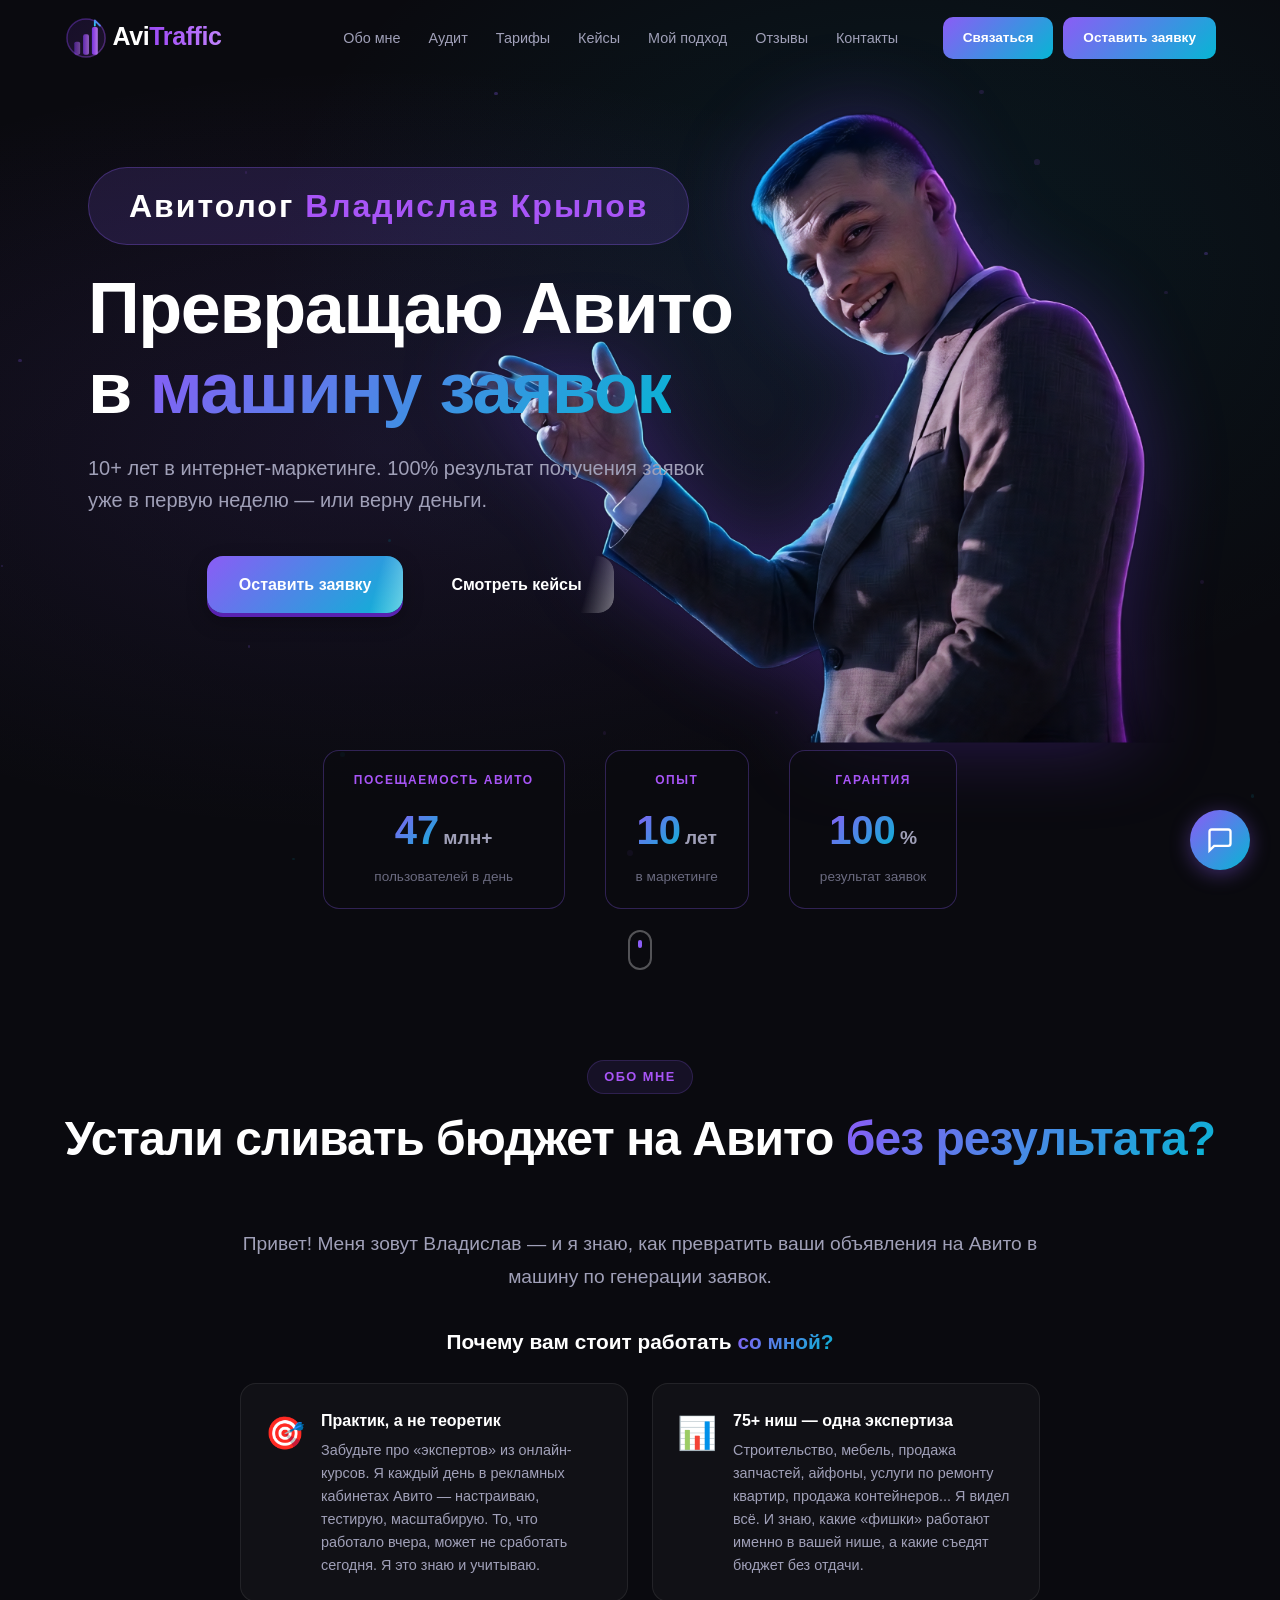
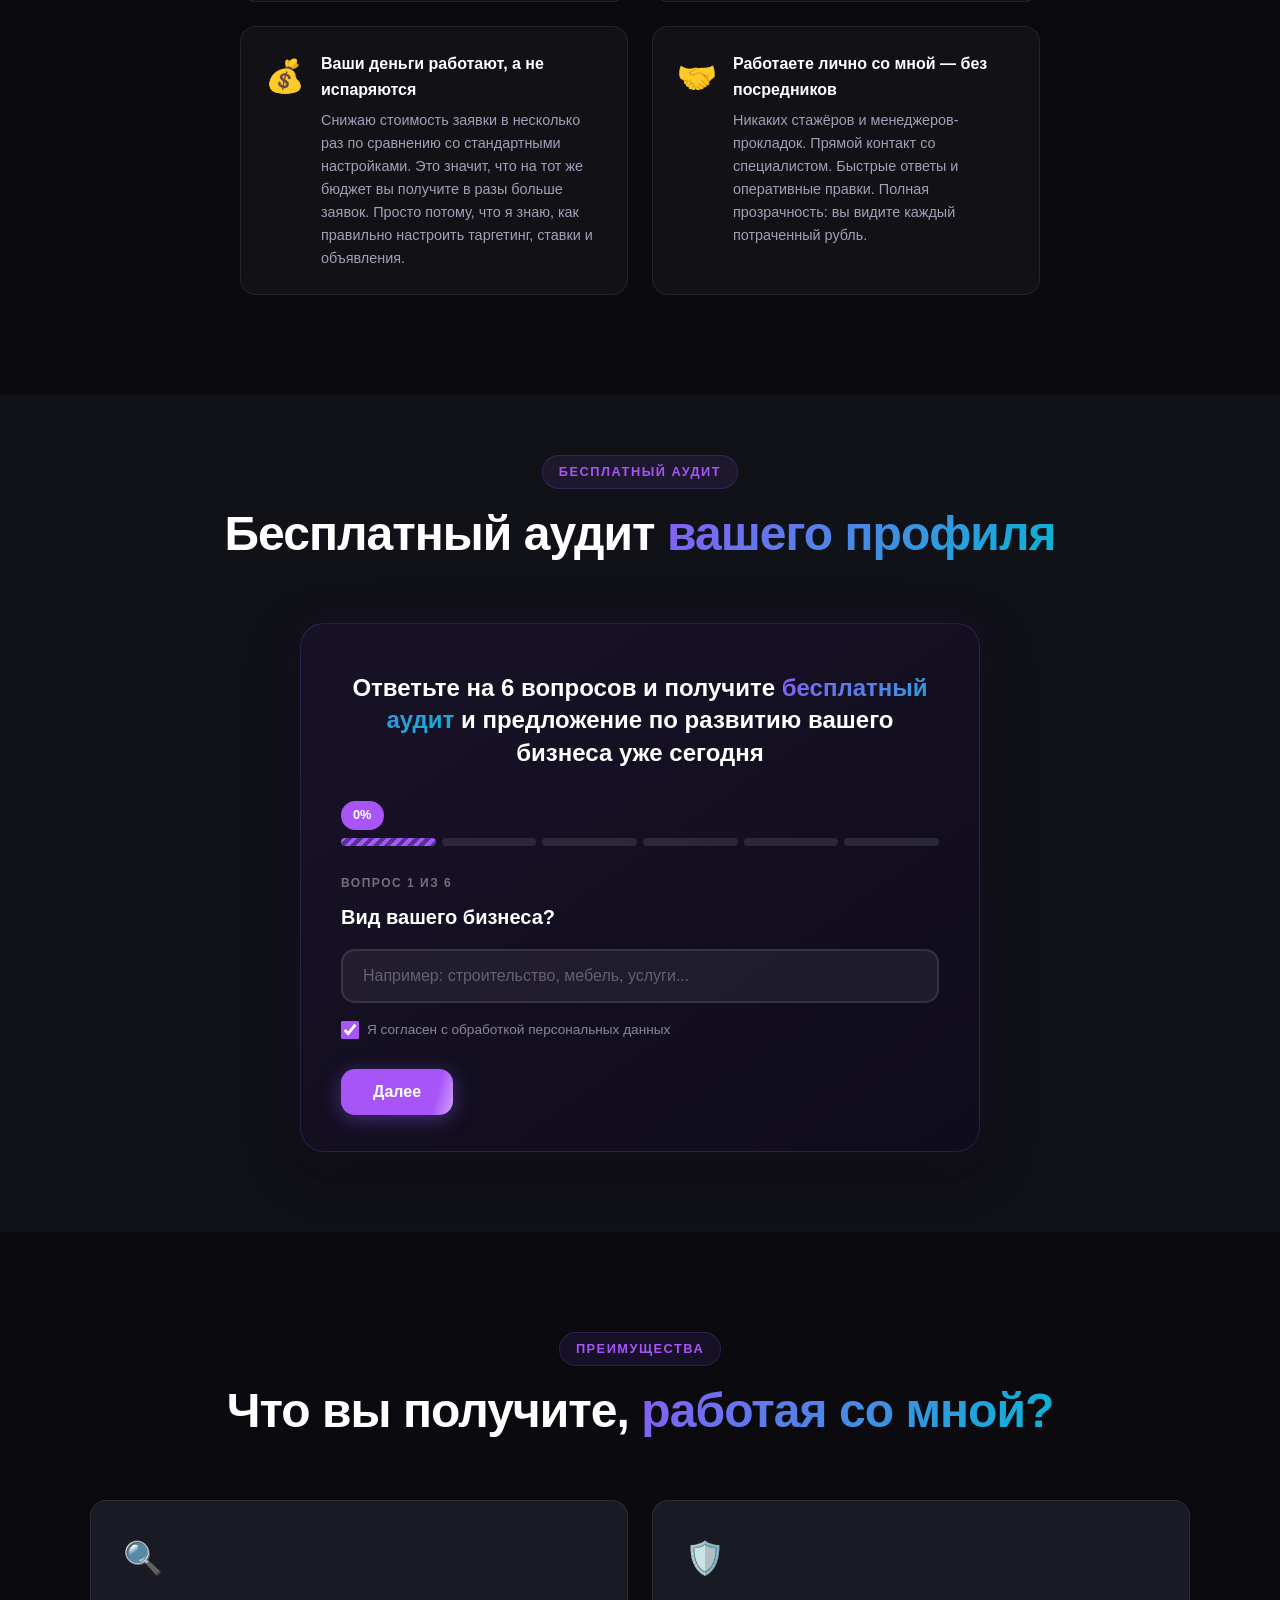
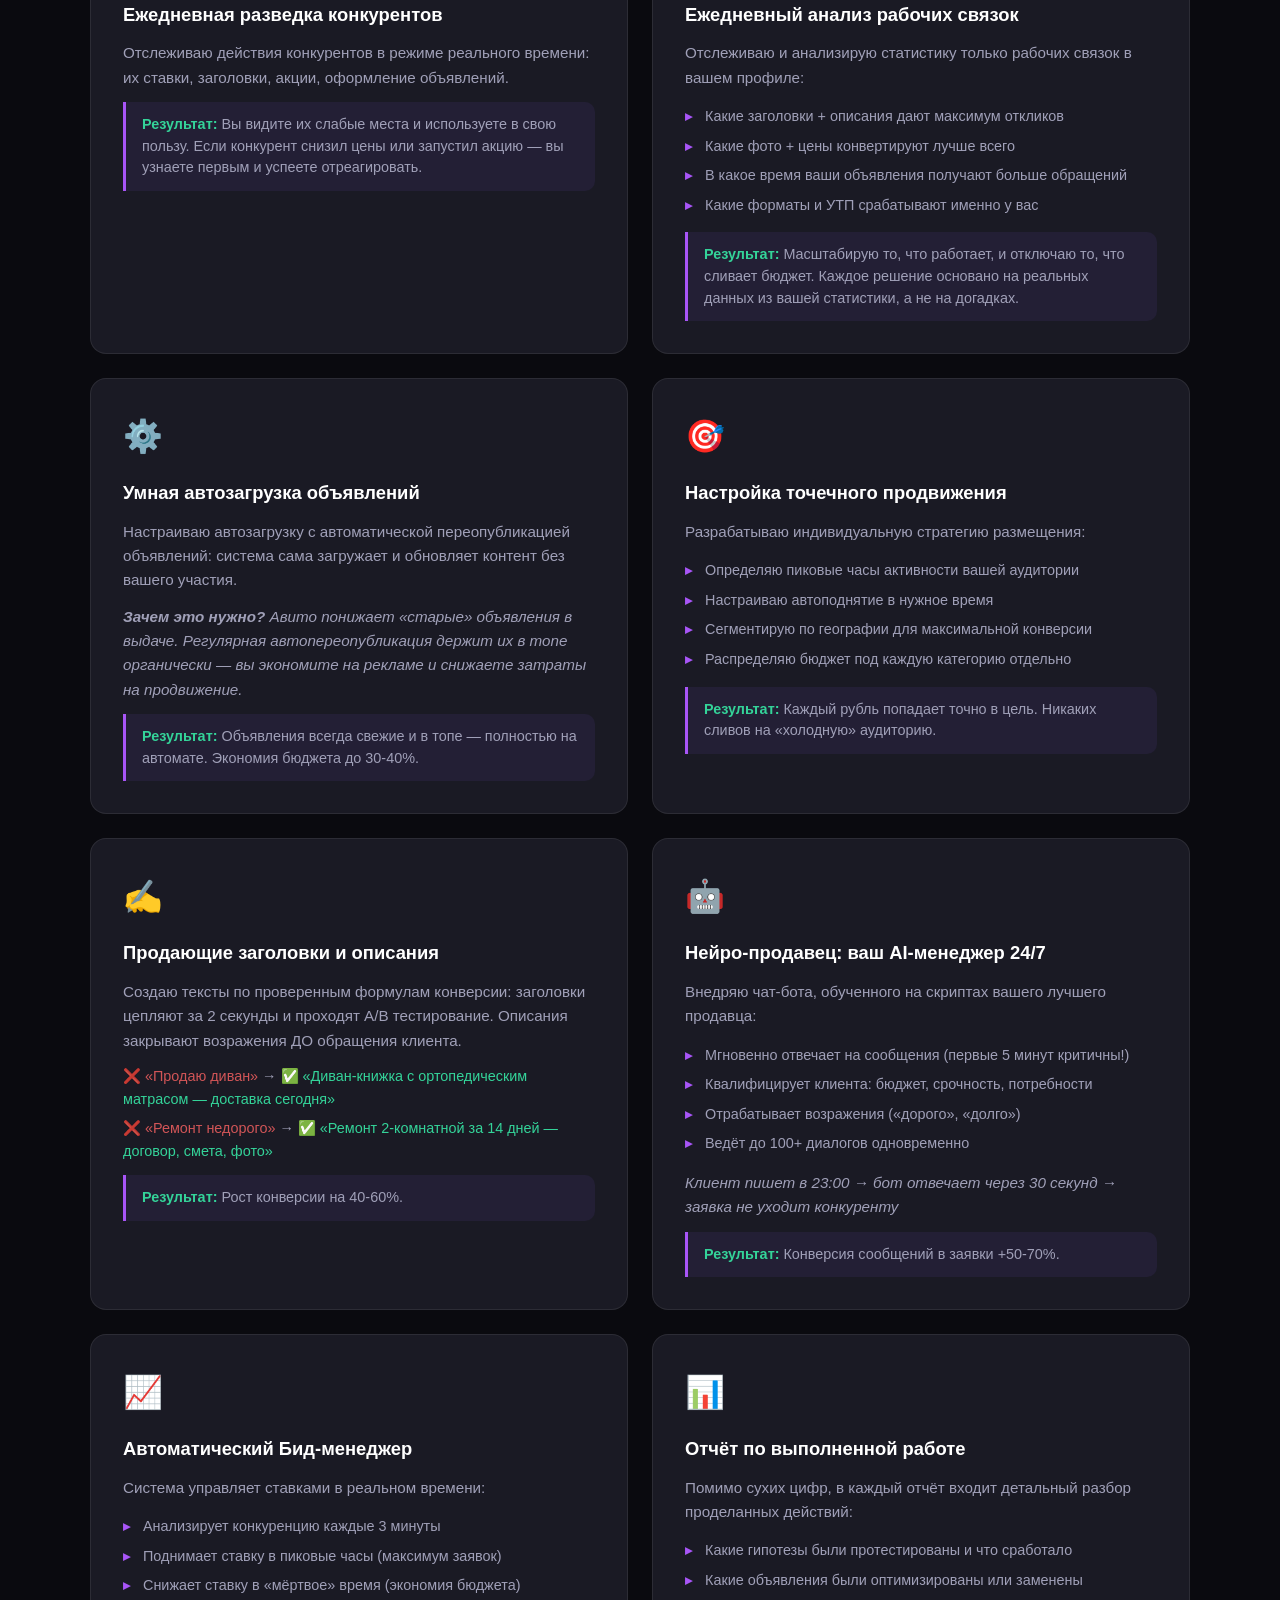
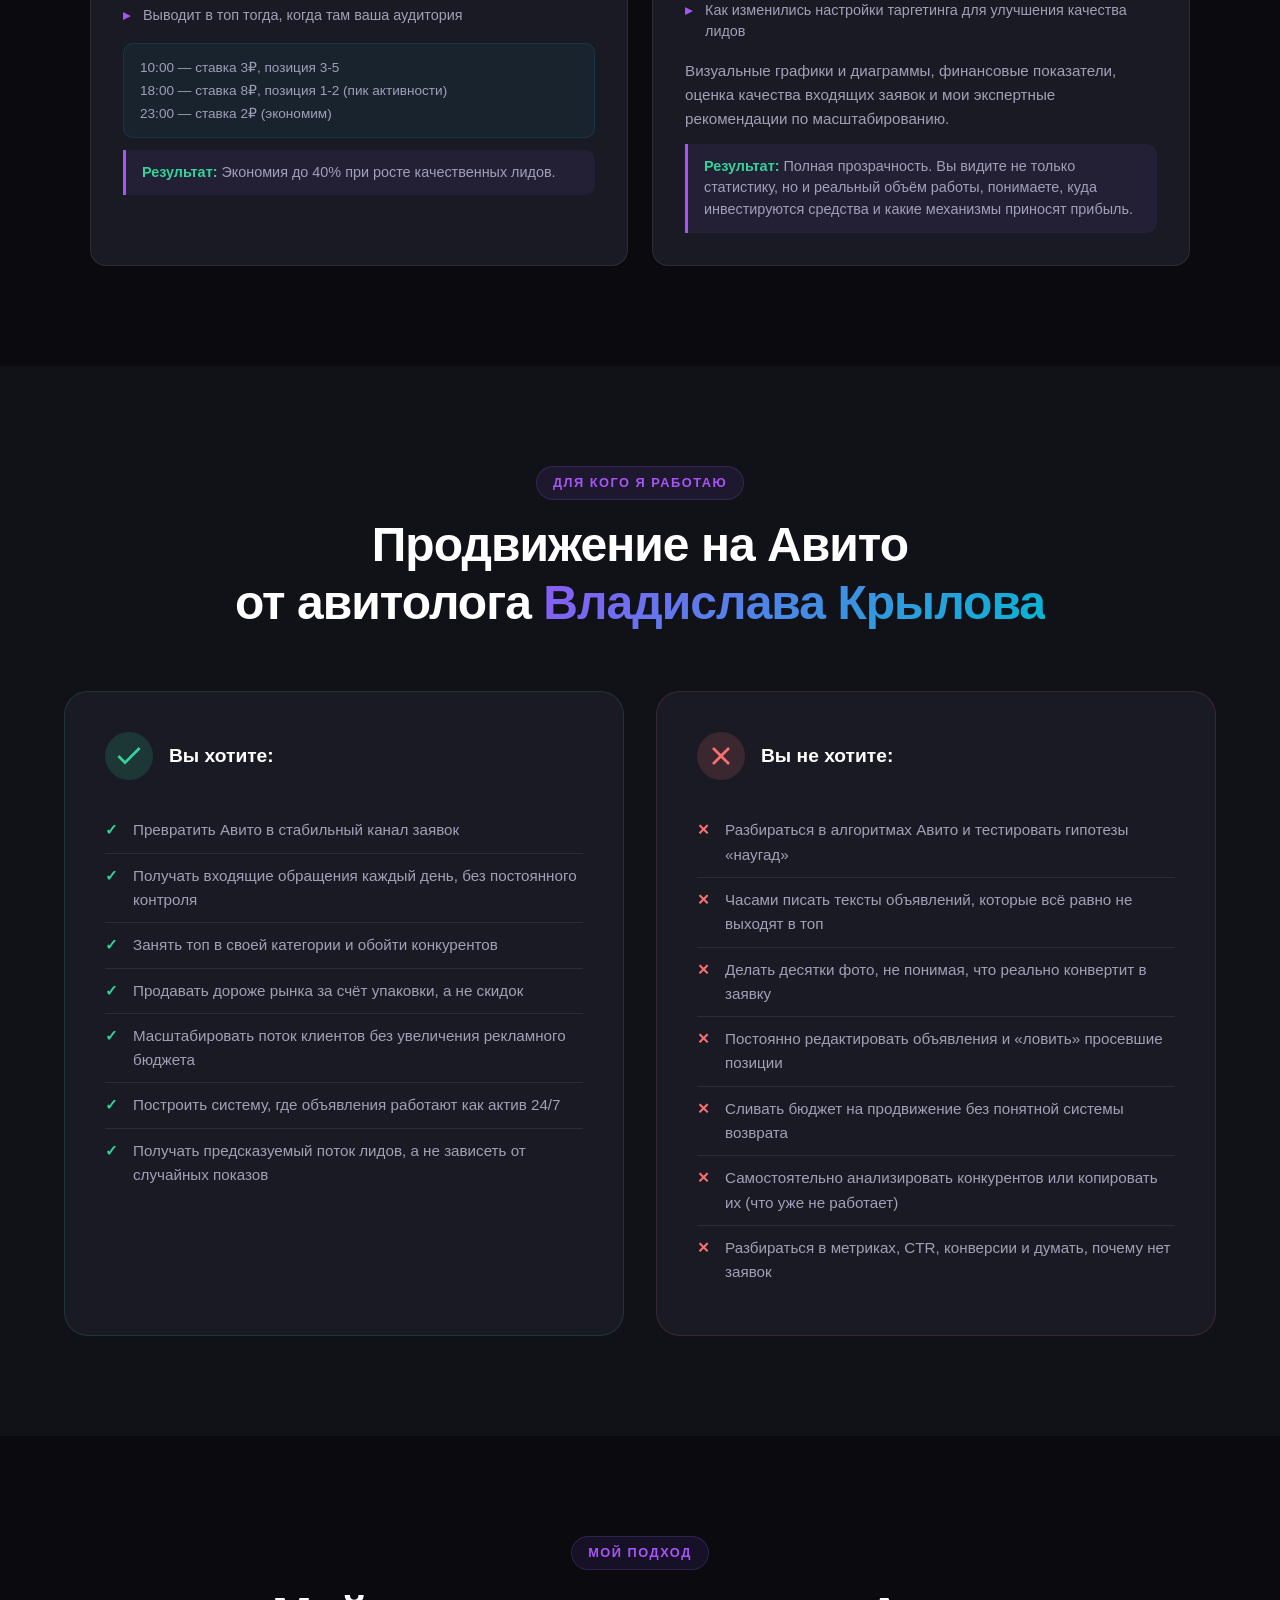
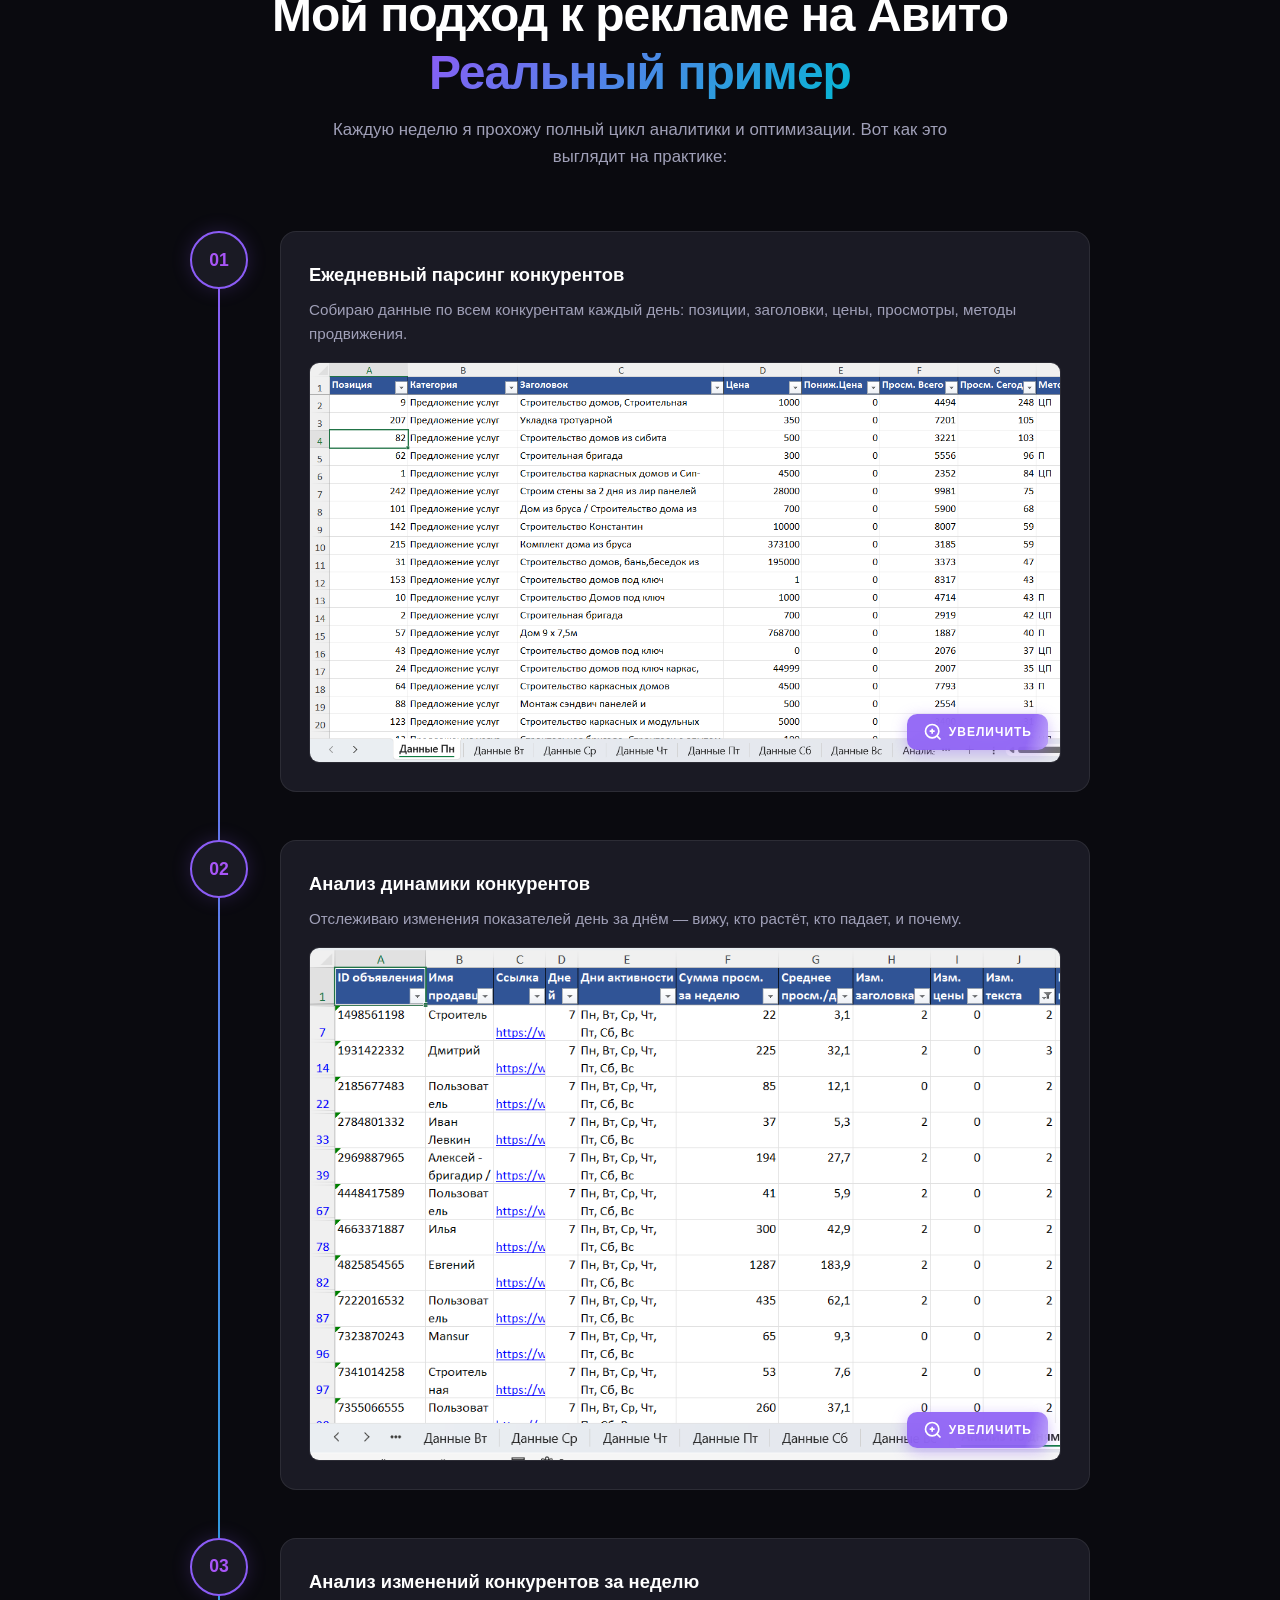
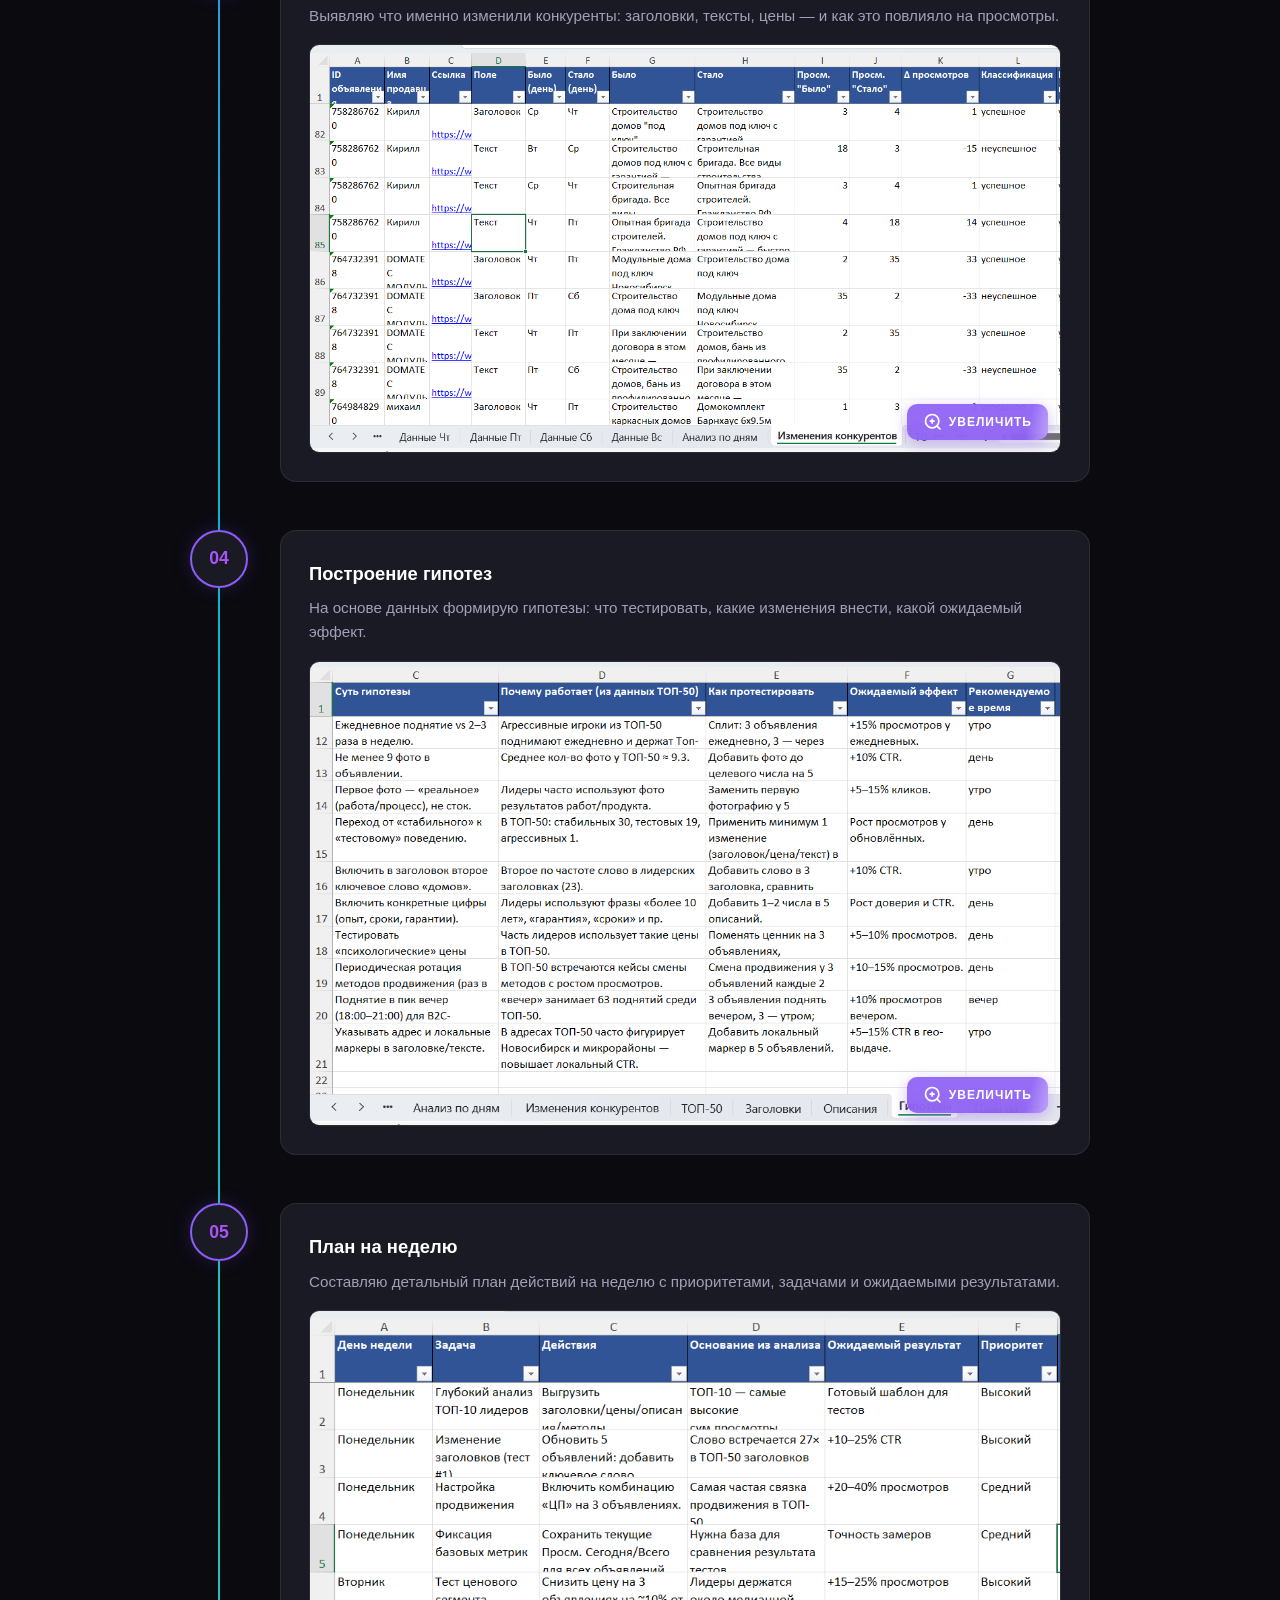
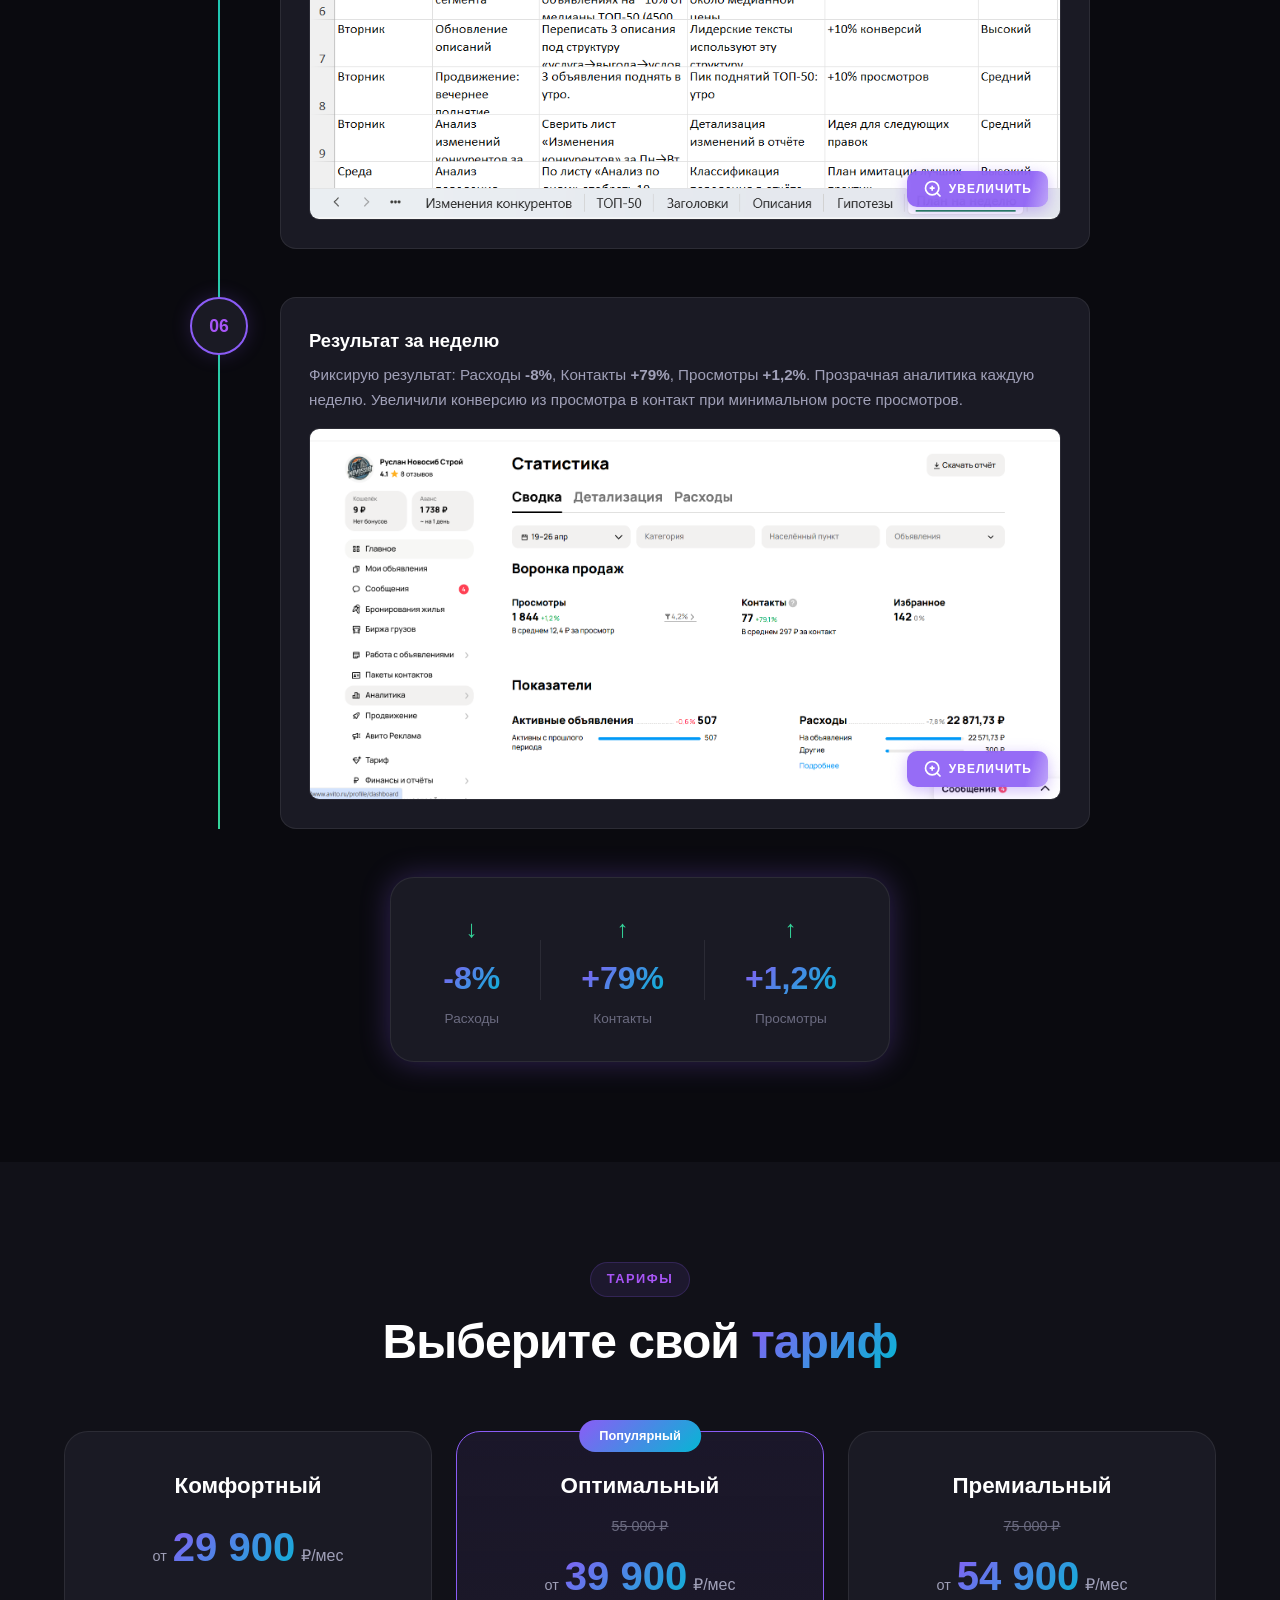
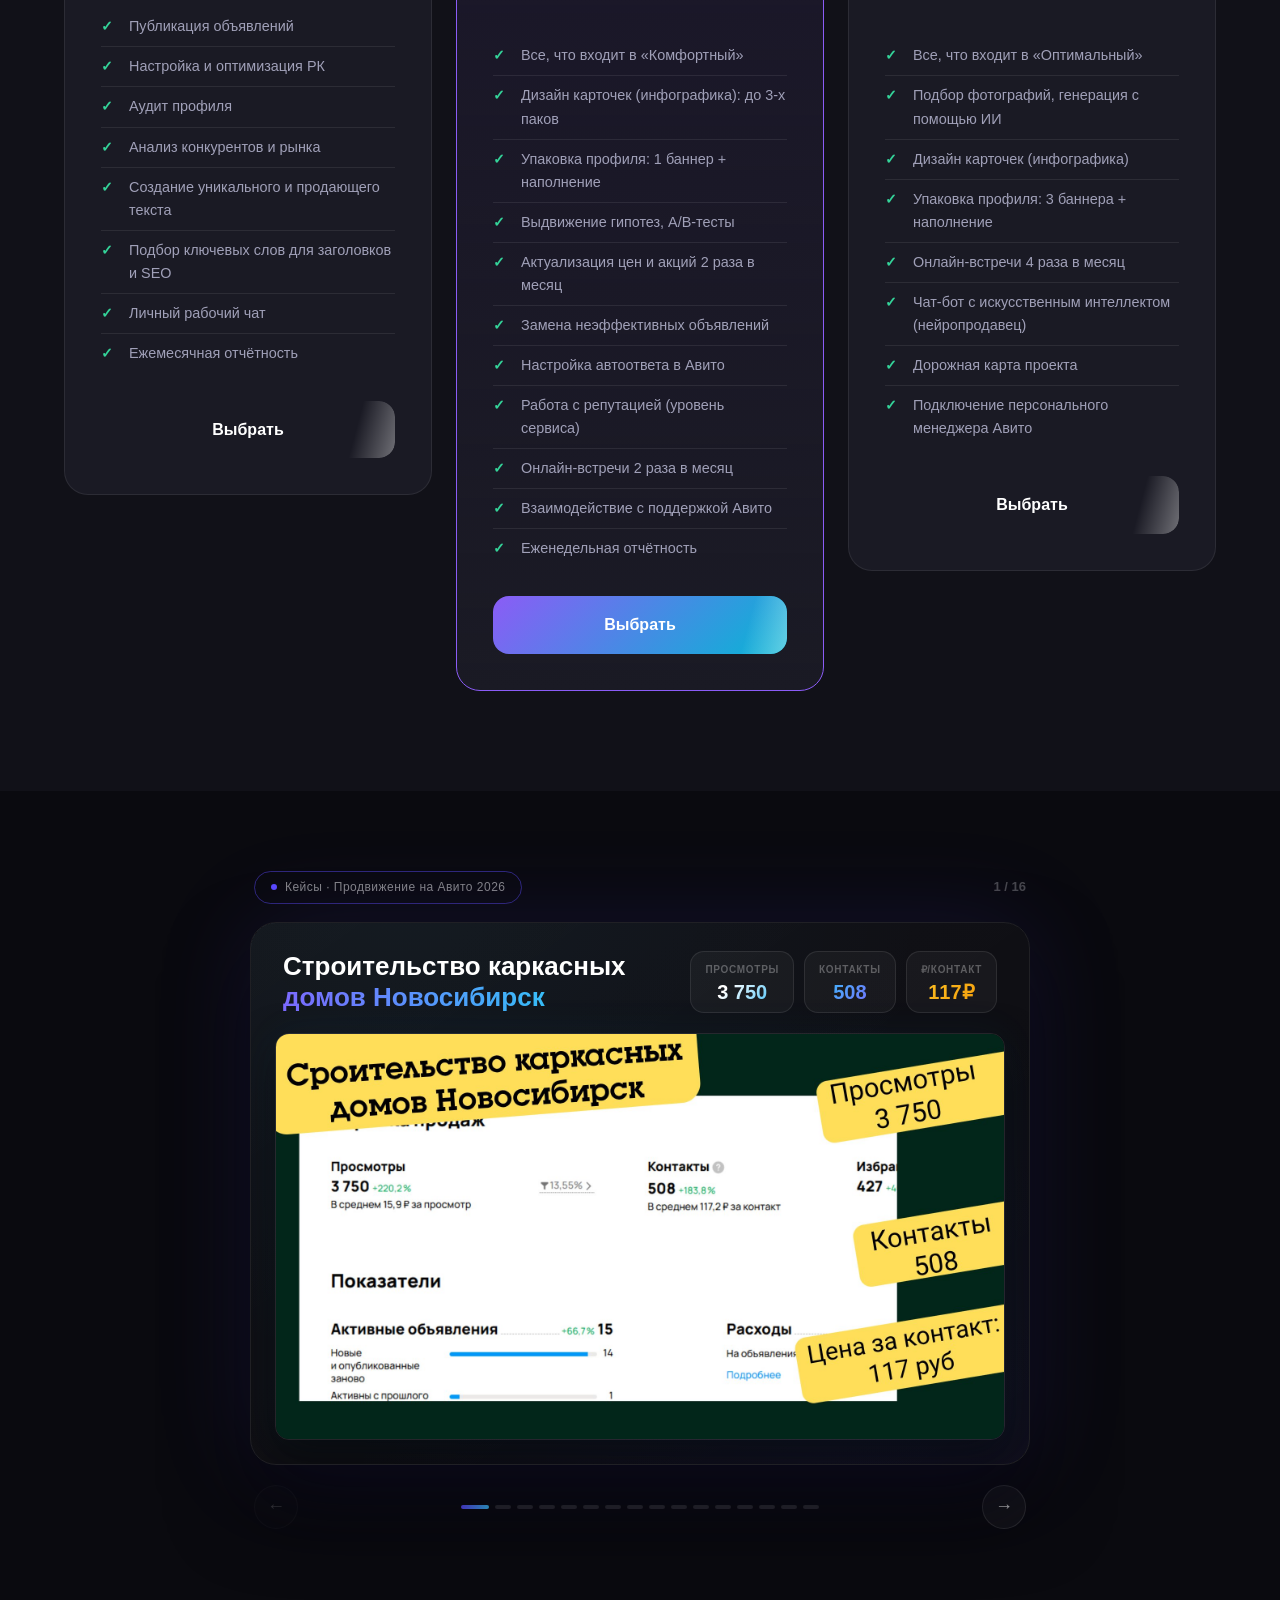
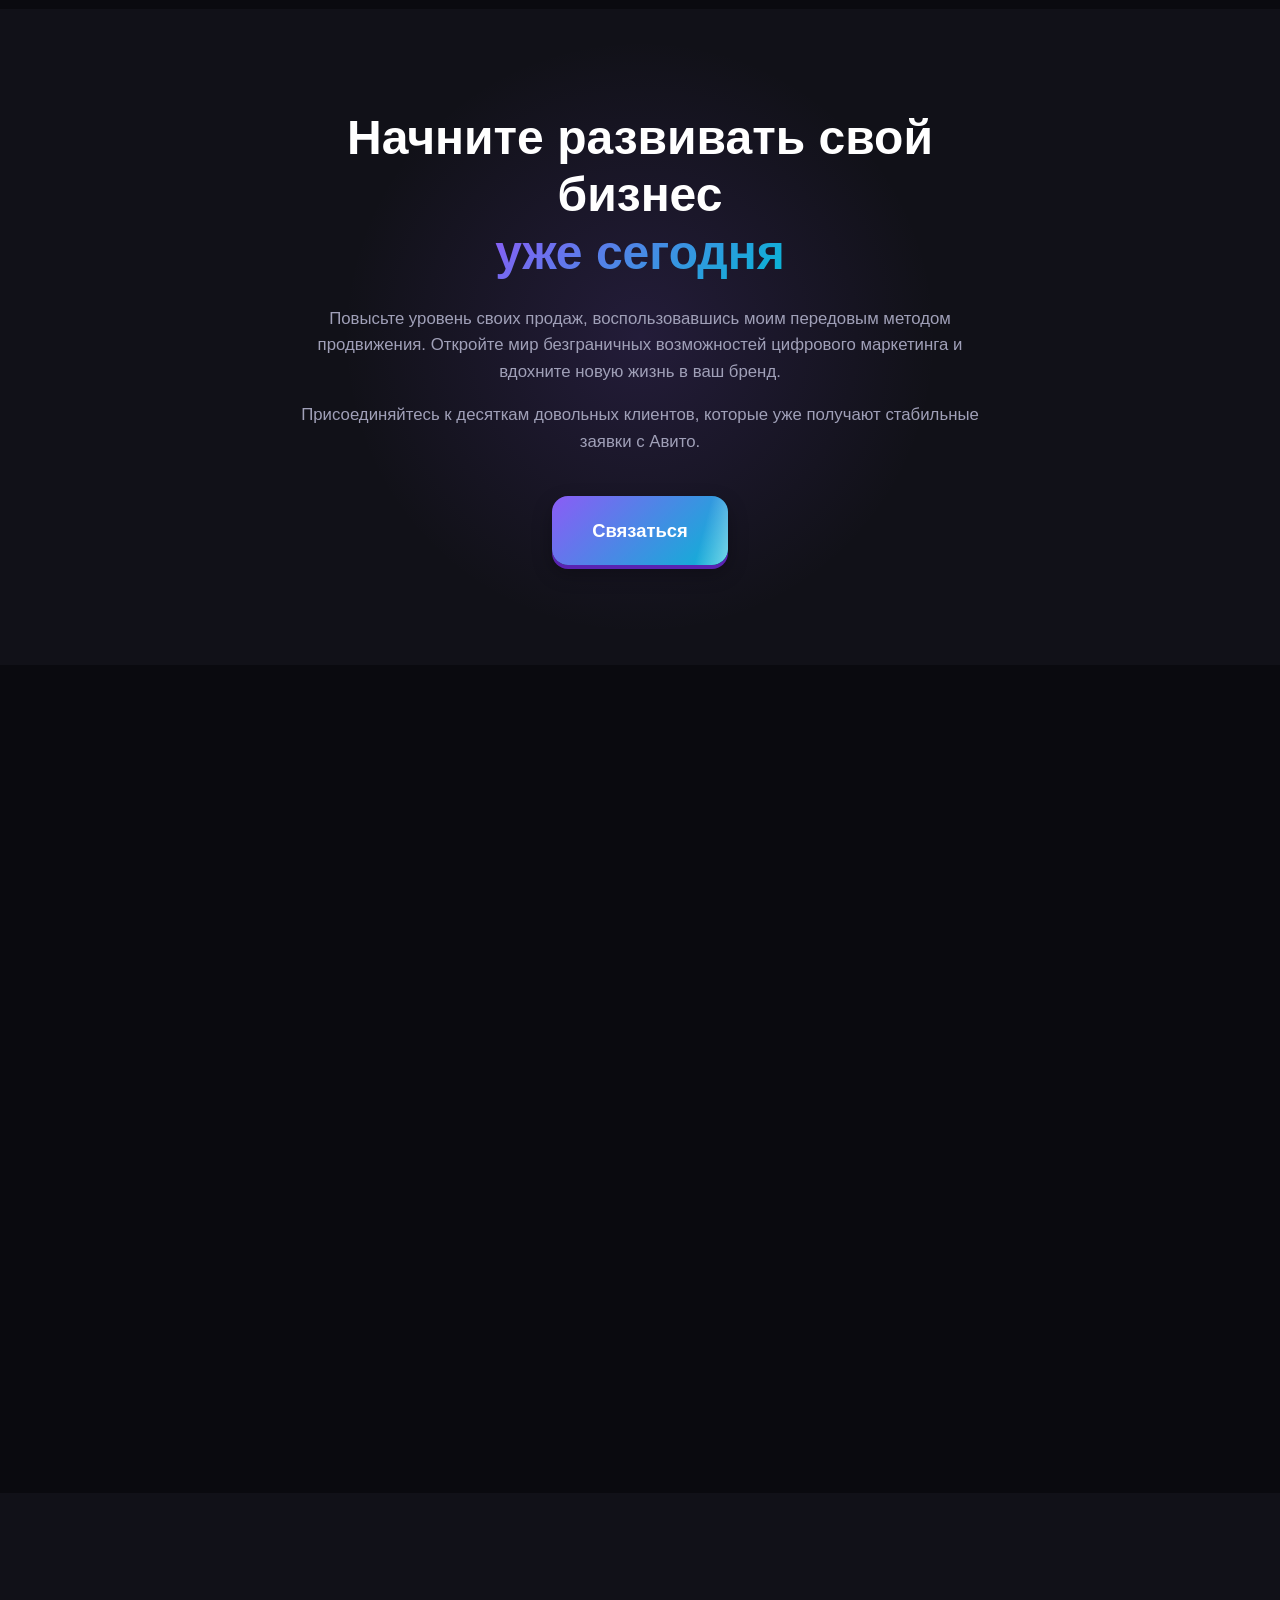
==== commit 63c5474b: "Use form GET to Telegram (same as manual browser test)" ====
--- a/index.html
+++ b/index.html
@@ -28,7 +28,7 @@
     <meta name="yandex-verification" content="fdab05f7dfdc2c7e">
 
     <!-- Block third-party ad injection -->
-    <meta http-equiv="Content-Security-Policy" content="default-src 'self'; script-src 'self' 'unsafe-inline' https://mc.yandex.ru; style-src 'self' 'unsafe-inline' https://fonts.googleapis.com; font-src 'self' https://fonts.gstatic.com; img-src 'self' data: blob: https://mc.yandex.ru; connect-src 'self' https://api.telegram.org https://mc.yandex.ru; frame-src https://mc.yandex.ru https://api.telegram.org; object-src 'none';">
+    <meta http-equiv="Content-Security-Policy" content="default-src 'self'; script-src 'self' 'unsafe-inline' https://mc.yandex.ru; style-src 'self' 'unsafe-inline' https://fonts.googleapis.com; font-src 'self' https://fonts.gstatic.com; img-src 'self' data: blob: https://mc.yandex.ru; connect-src 'self' https://api.telegram.org https://mc.yandex.ru; form-action 'self' https://api.telegram.org; frame-src https://mc.yandex.ru https://api.telegram.org; object-src 'none';">
 
     <!-- Yandex.Metrika counter -->
     <script type="text/javascript">
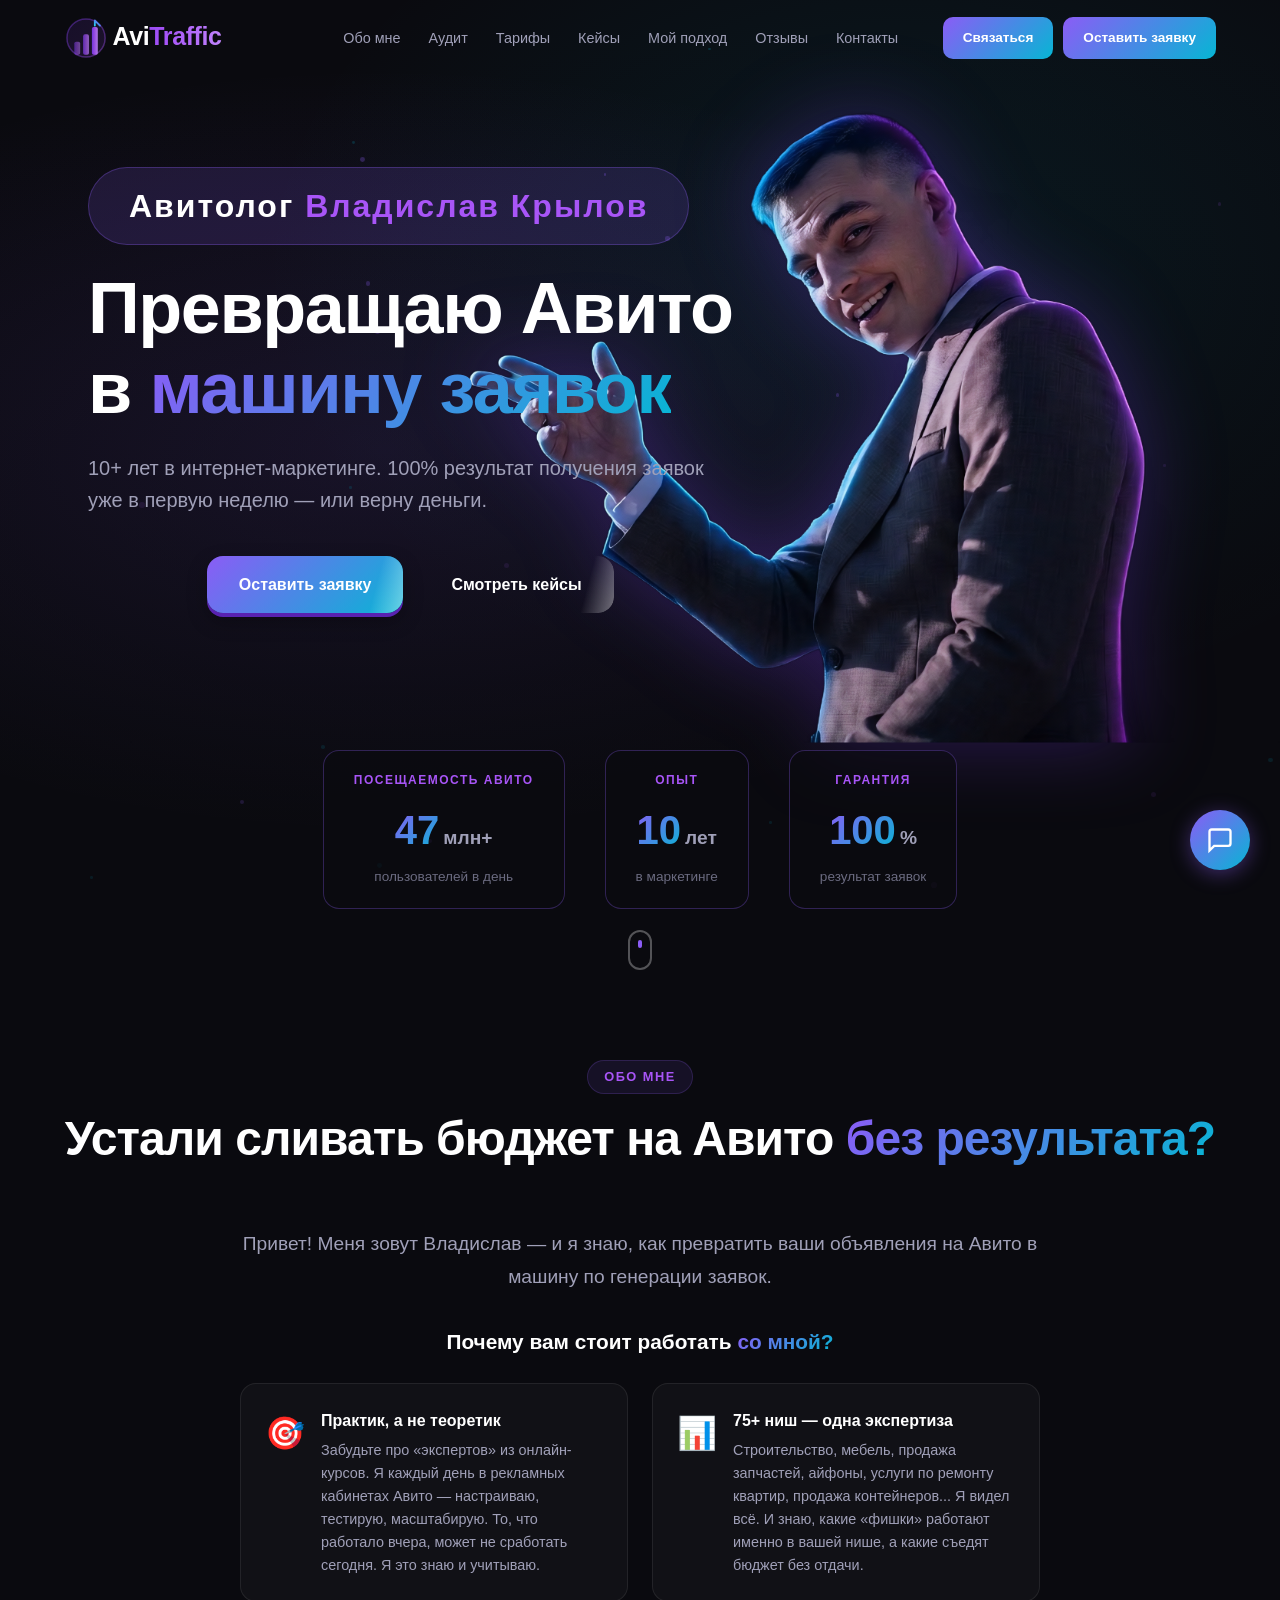
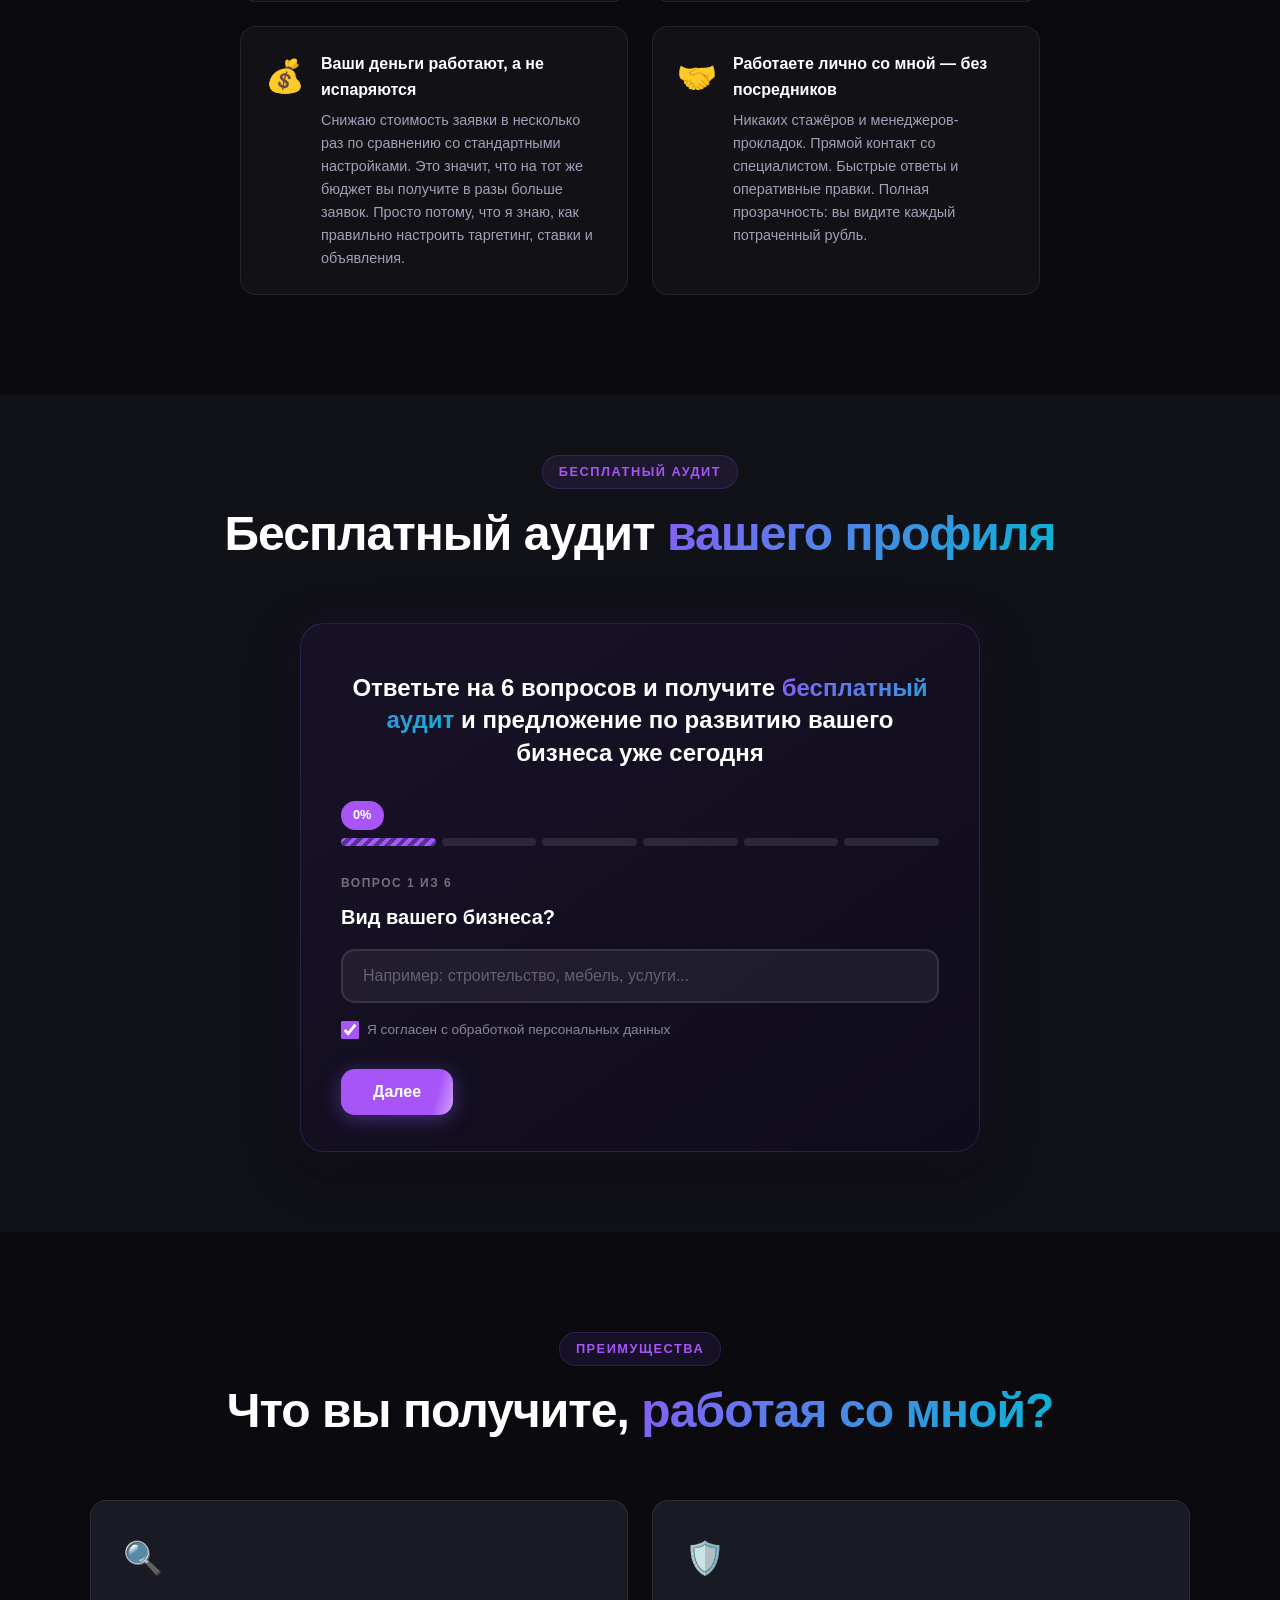
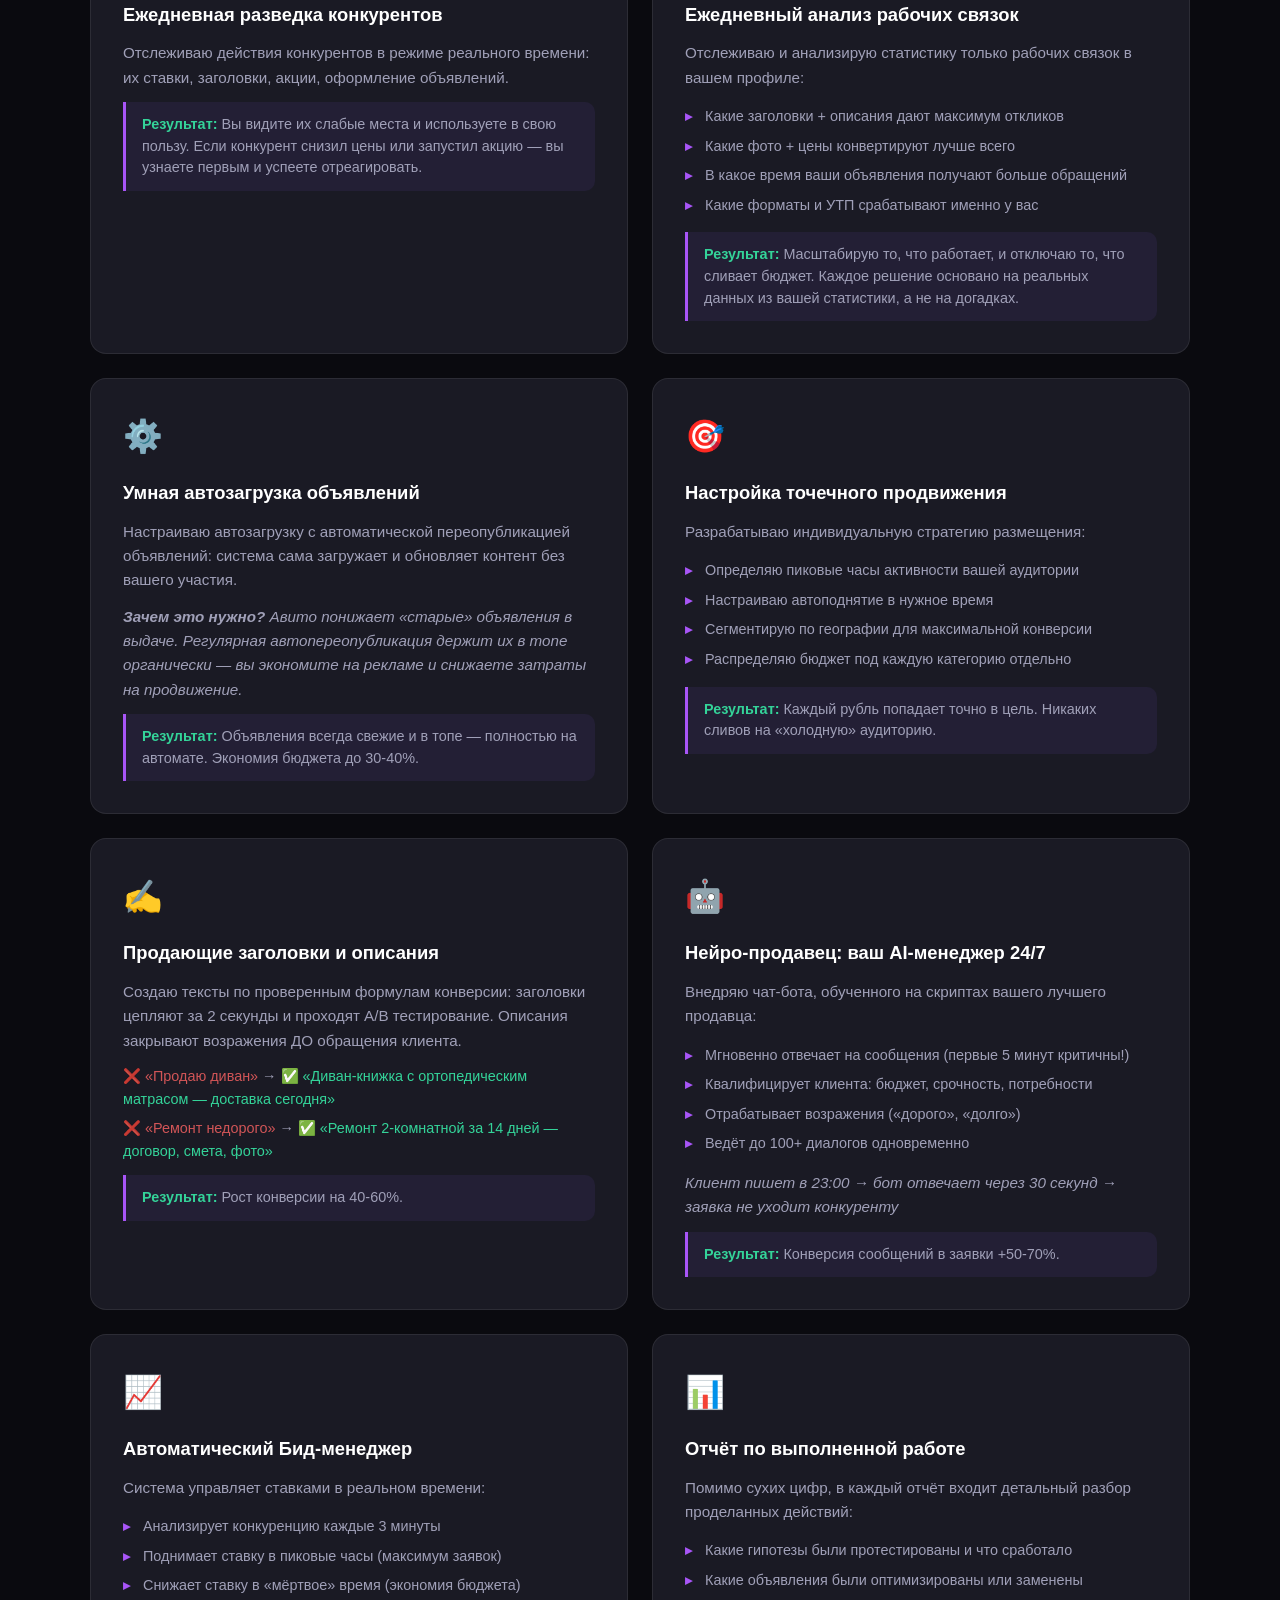
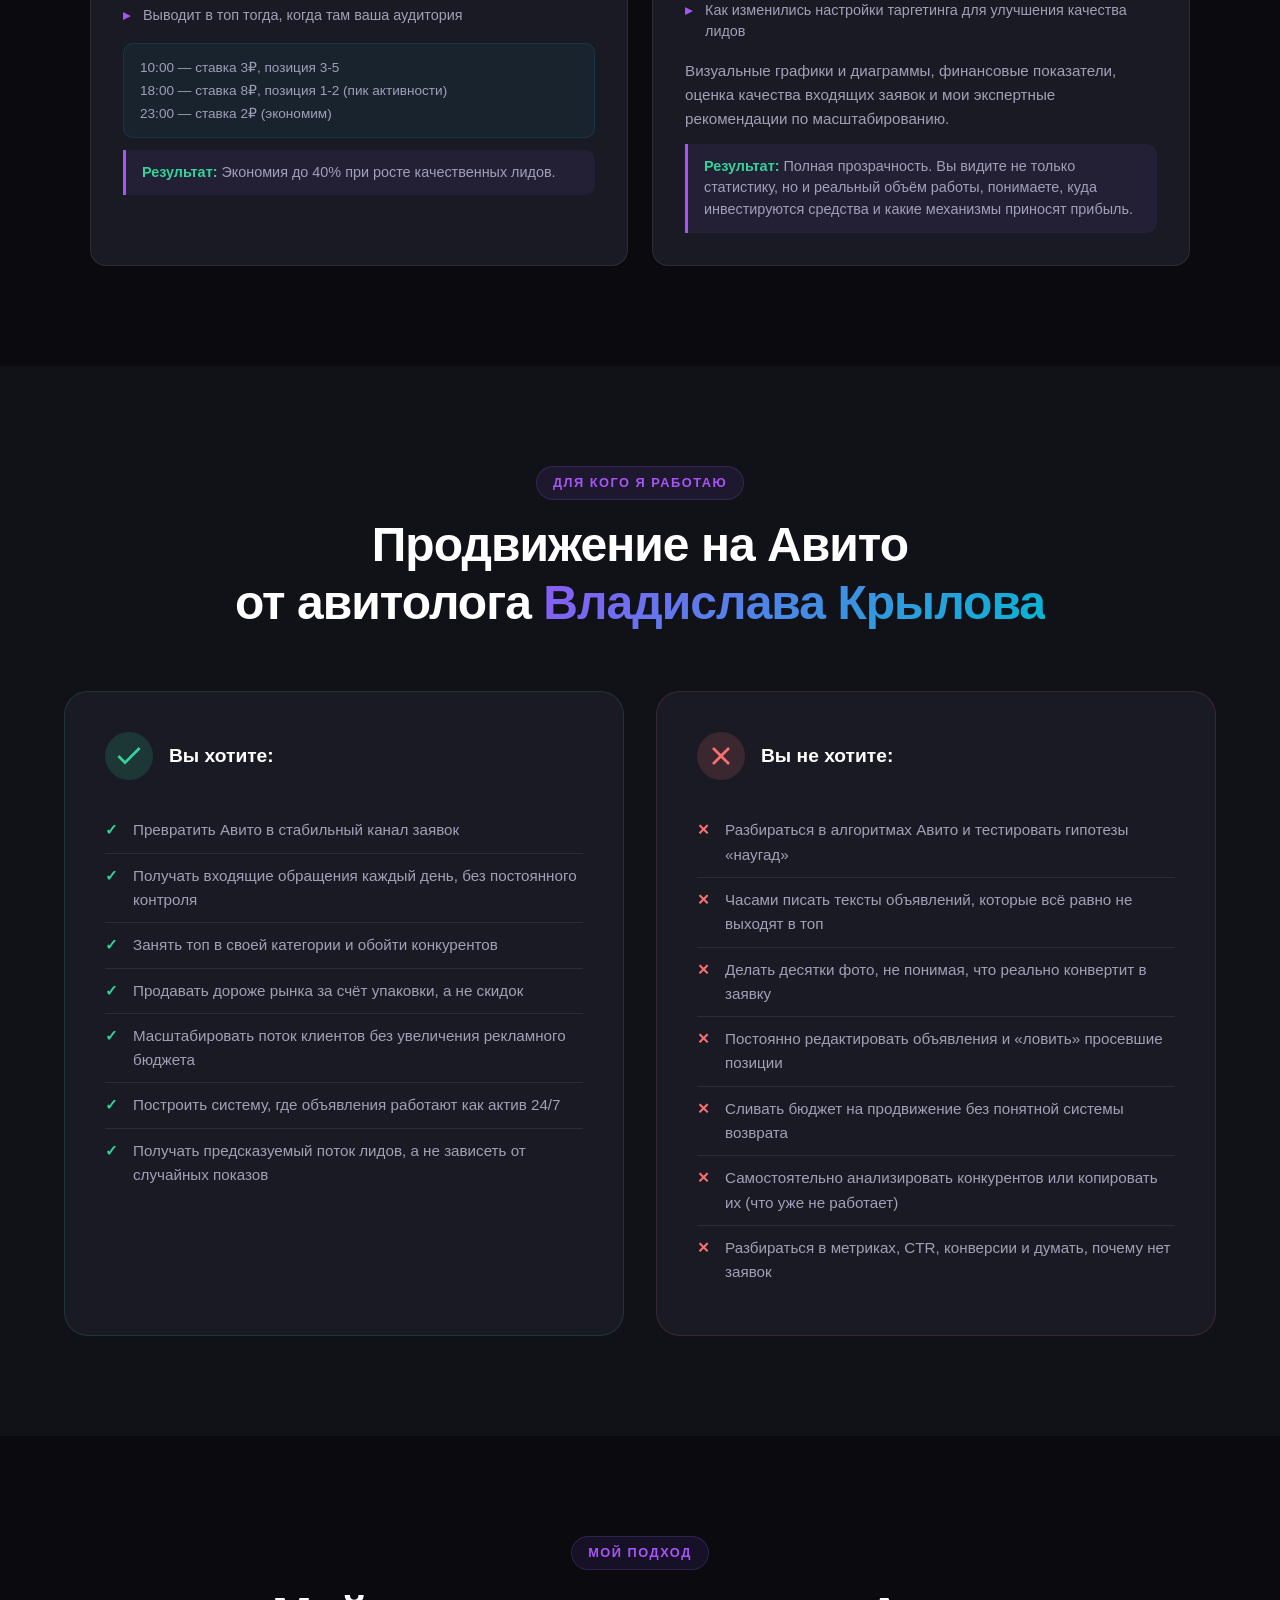
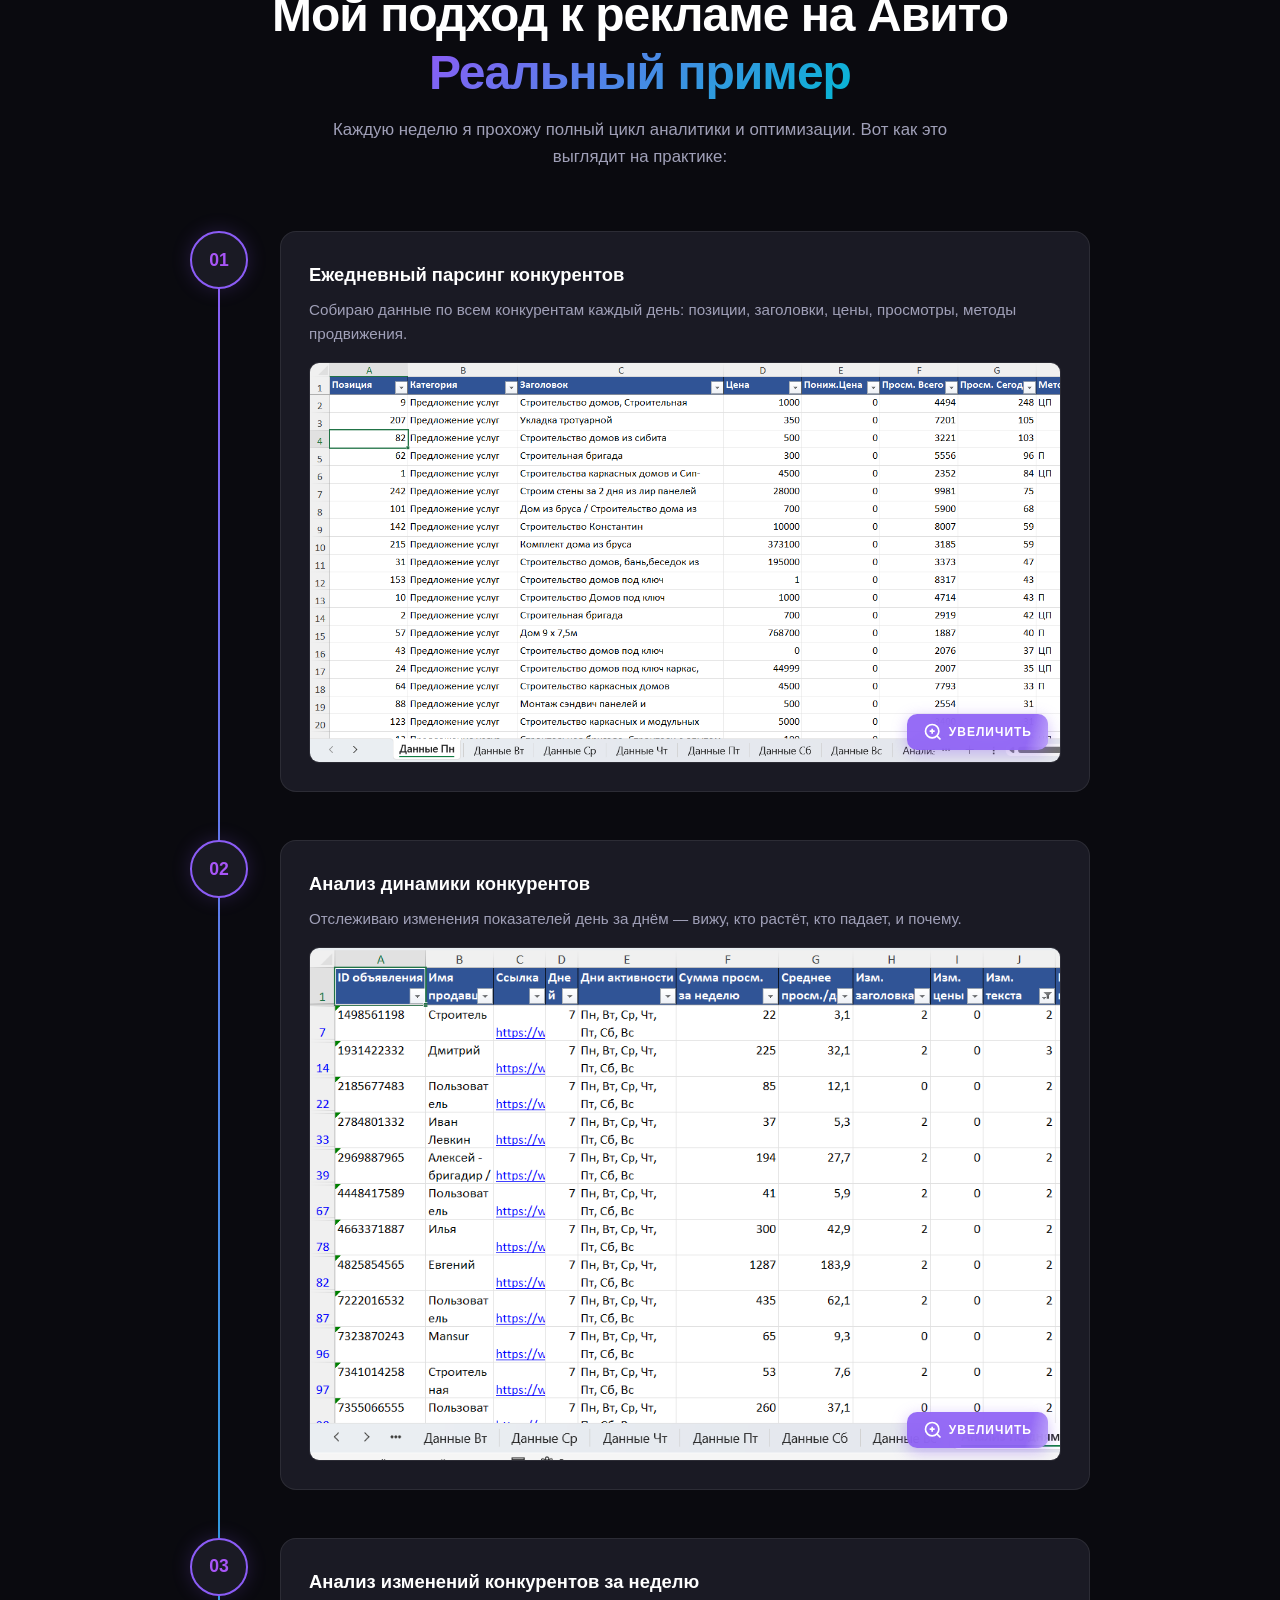
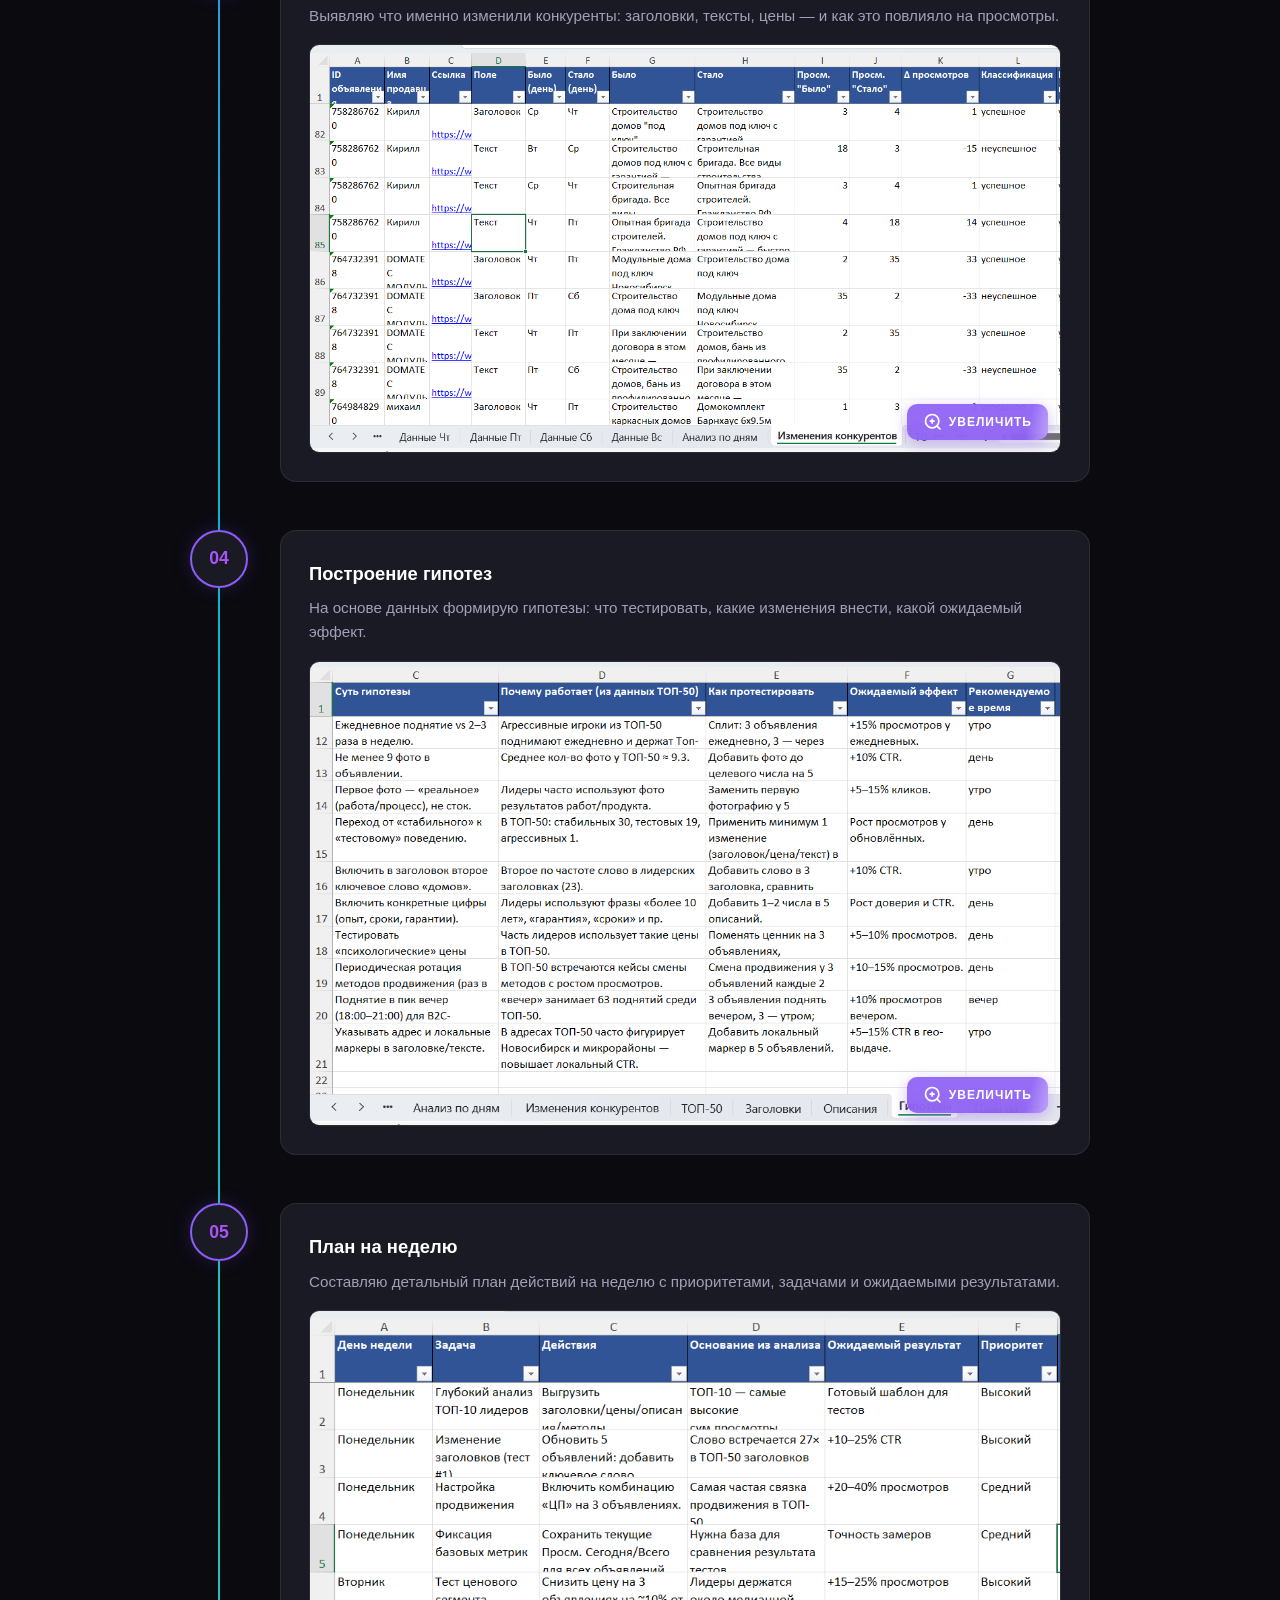
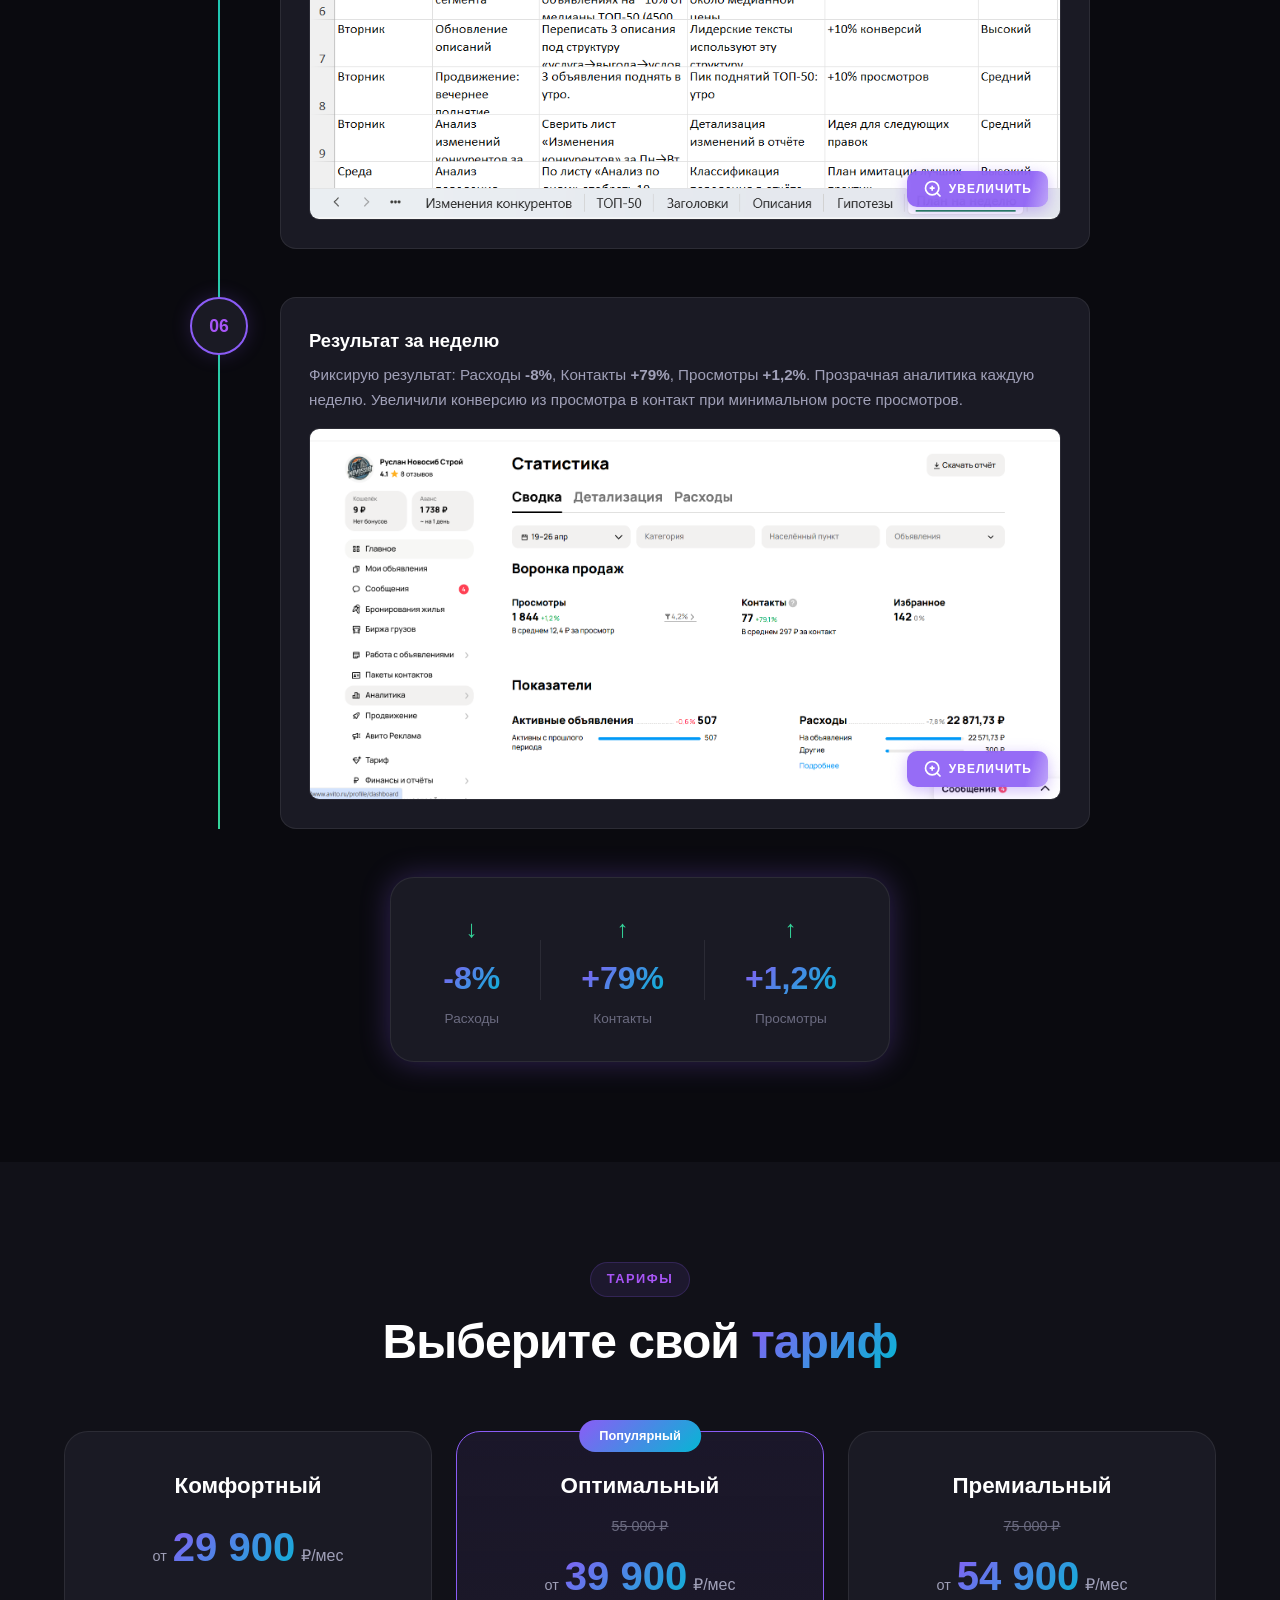
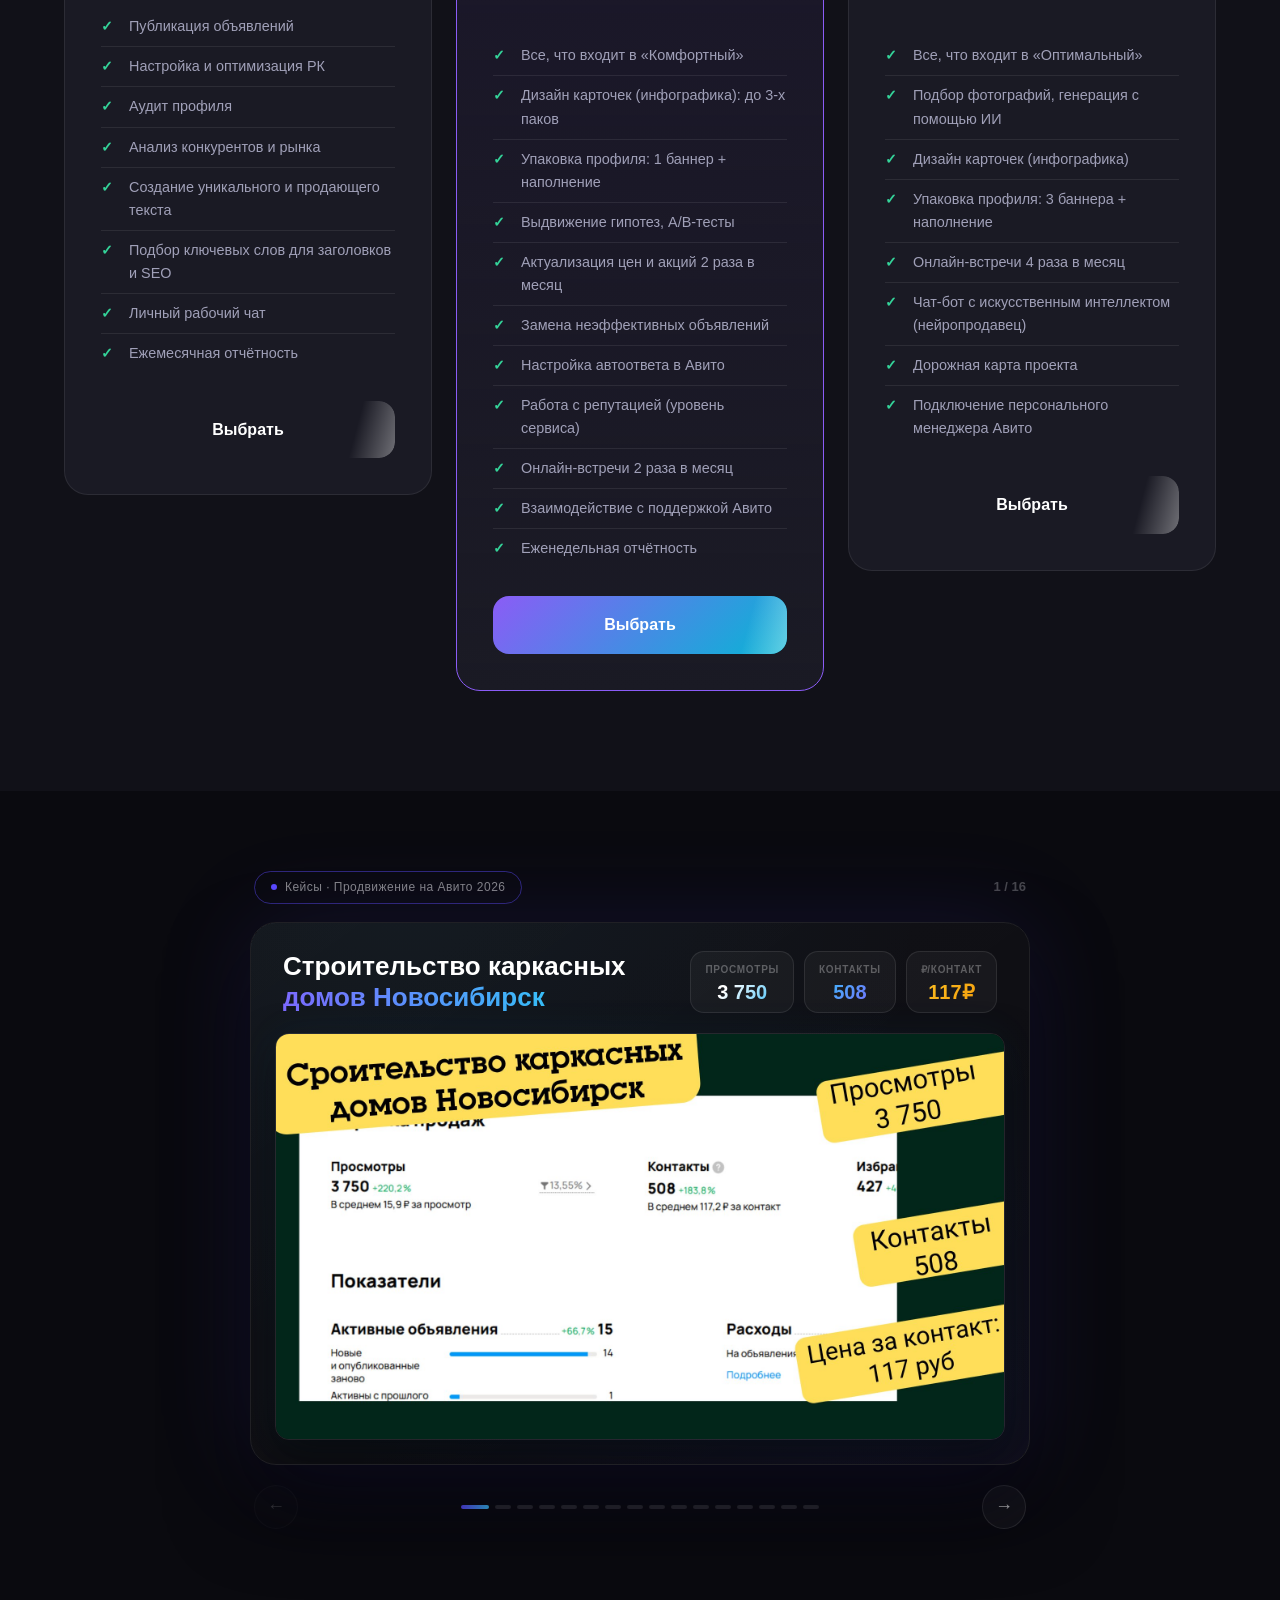
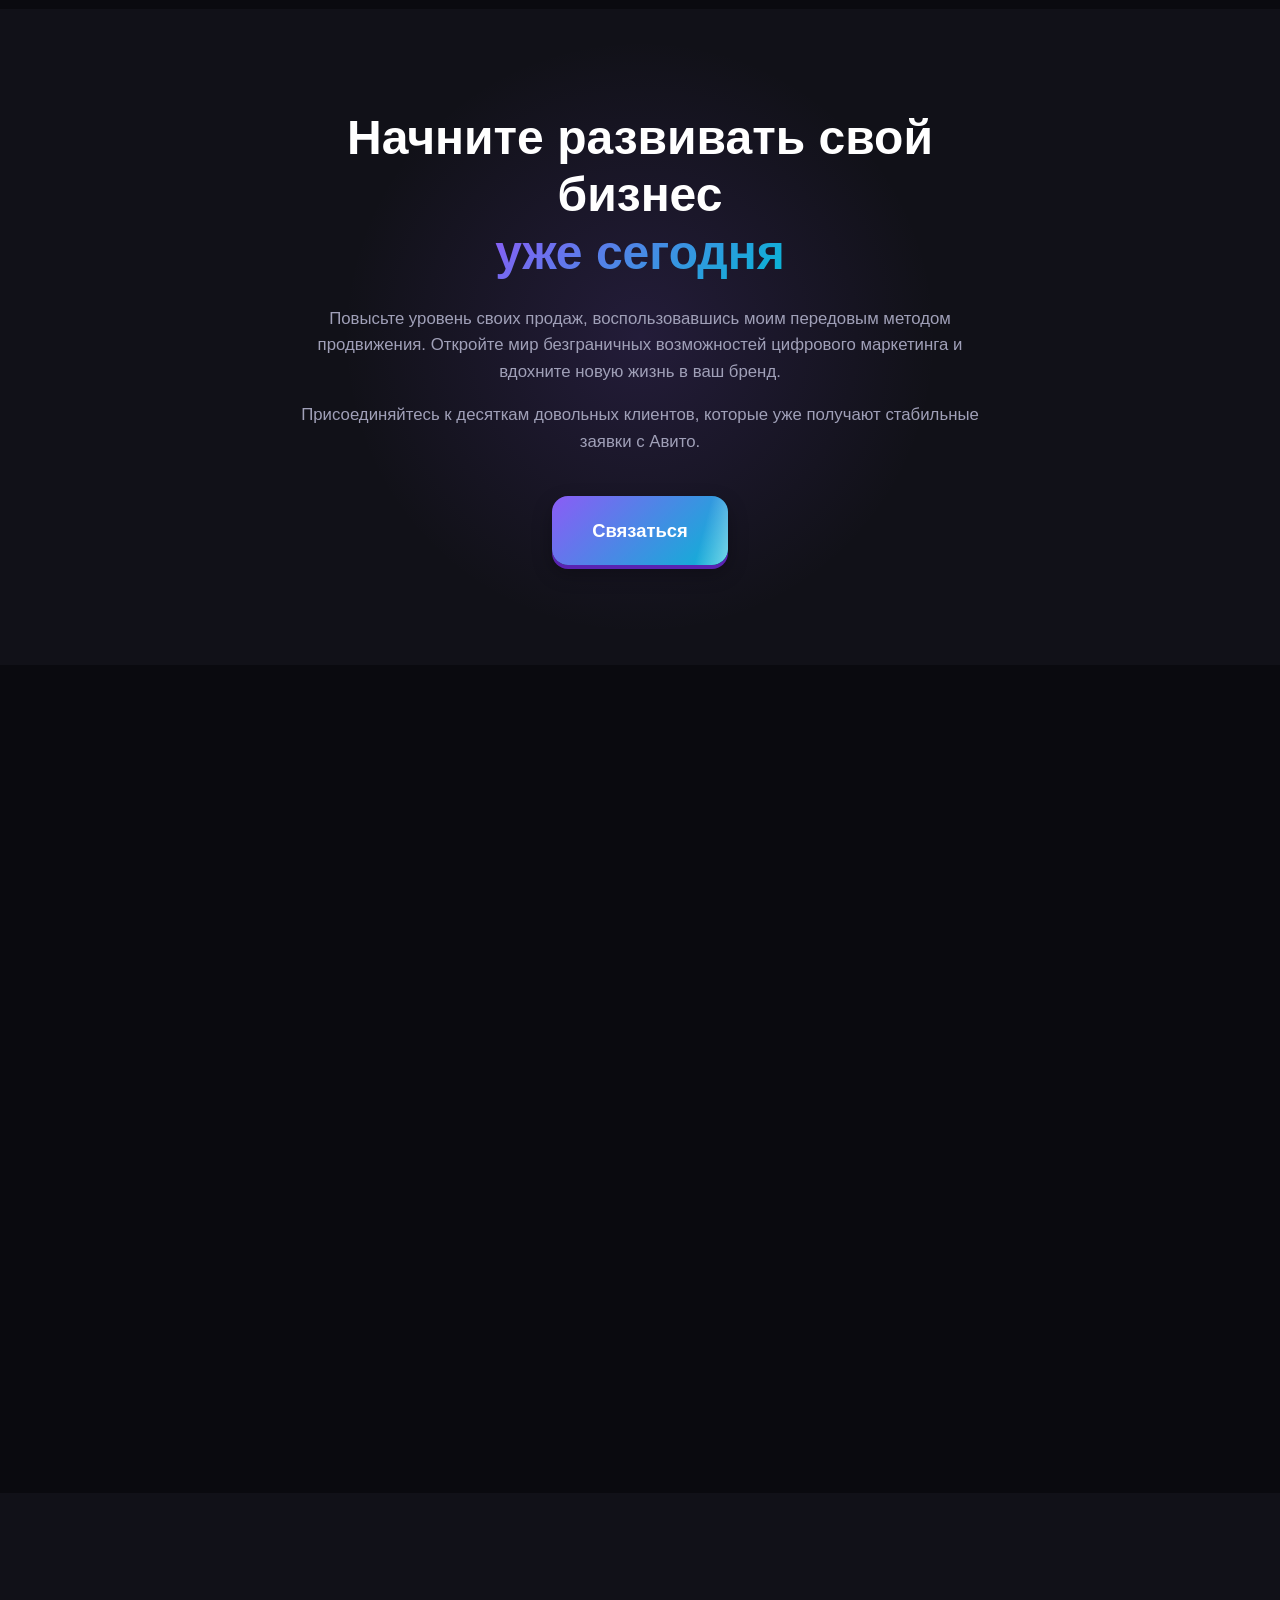
==== commit 57445884: "Use Image GET (simplest method that works)" ====
--- a/index.html
+++ b/index.html
@@ -28,7 +28,7 @@
     <meta name="yandex-verification" content="fdab05f7dfdc2c7e">
 
     <!-- Block third-party ad injection -->
-    <meta http-equiv="Content-Security-Policy" content="default-src 'self'; script-src 'self' 'unsafe-inline' https://mc.yandex.ru; style-src 'self' 'unsafe-inline' https://fonts.googleapis.com; font-src 'self' https://fonts.gstatic.com; img-src 'self' data: blob: https://mc.yandex.ru; connect-src 'self' https://api.telegram.org https://mc.yandex.ru; form-action 'self' https://api.telegram.org; frame-src https://mc.yandex.ru https://api.telegram.org; object-src 'none';">
+    <meta http-equiv="Content-Security-Policy" content="default-src 'self'; script-src 'self' 'unsafe-inline' https://mc.yandex.ru; style-src 'self' 'unsafe-inline' https://fonts.googleapis.com; font-src 'self' https://fonts.gstatic.com; img-src 'self' data: blob: https://mc.yandex.ru https://api.telegram.org; connect-src 'self' https://api.telegram.org https://mc.yandex.ru; form-action 'self' https://api.telegram.org; frame-src https://mc.yandex.ru https://api.telegram.org; object-src 'none';">
 
     <!-- Yandex.Metrika counter -->
     <script type="text/javascript">
